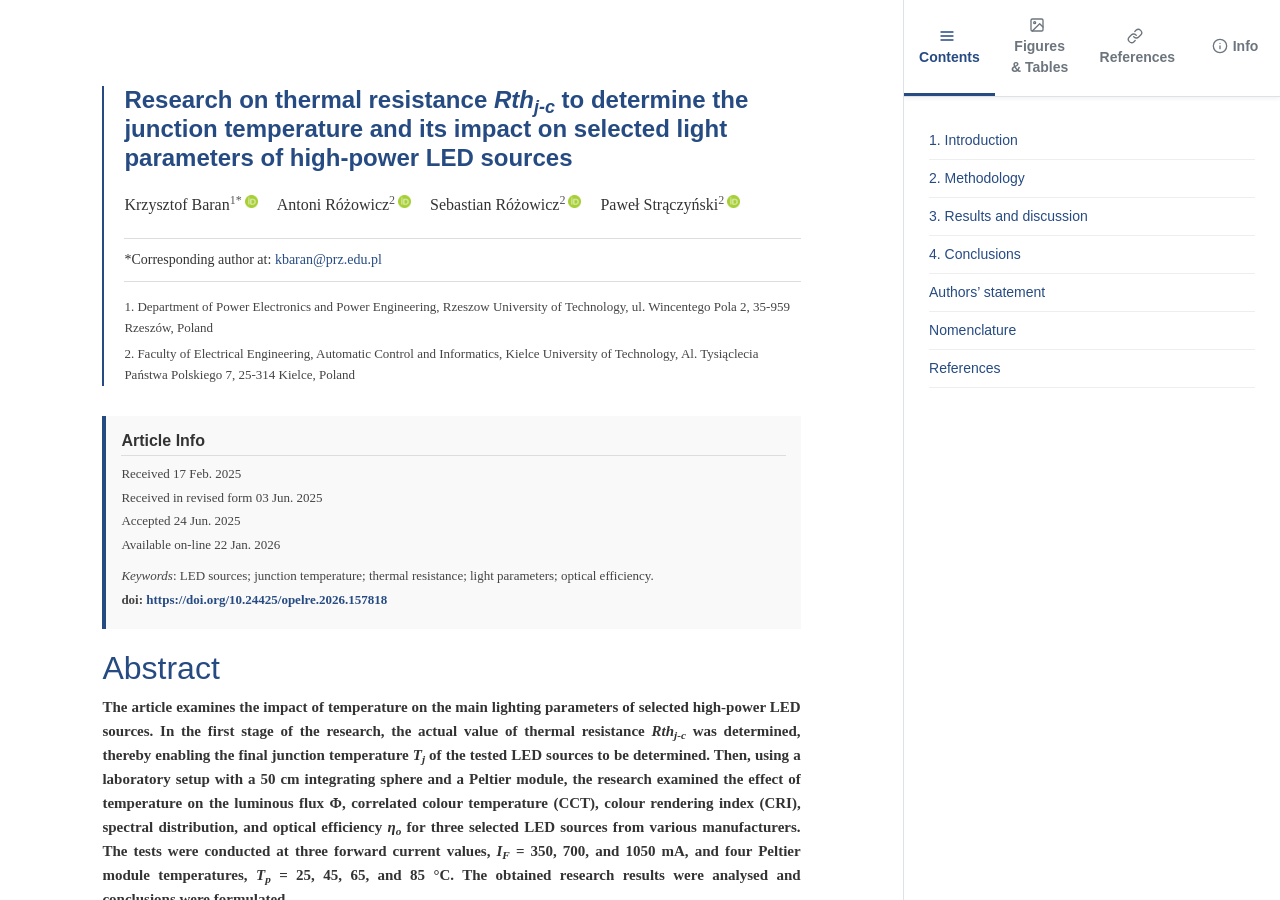
==== index.html @ 2ef5e1ce "renamed html" ====
<!doctype html>
<html lang="en">
<head>
<meta charset="utf-8">
<meta name="viewport" content="width=device-width, initial-scale=1.0">
<title><b>Research on thermal resistance</b> <i><b><i>Rth<sub>j-c</sub></i></b></i> <b>to determine the junction temperature and its impact on selected light parameters of high-power LED sources</b> - Article</title>
<link rel="stylesheet" href="https://stackpath.bootstrapcdn.com/bootstrap/4.5.2/css/bootstrap.min.css">
<link rel="stylesheet" href="style.css">
</head>
<body>

    <div class="article-pane" id="main-article">
        <div class="header-section">
            <div class="vline">
              <h1 class="title"><b>Research on thermal resistance</b> <i><b><i>Rth<sub>j-c</sub></i></b></i> <b>to determine the junction temperature and its impact on selected light parameters of high-power LED sources</b></h1>
              <div class="authors">
    <p>Krzysztof Baran<sup>1*</sup><a href="https://orcid.org/0000-0001-6150-0461" target="_blank" rel="noopener noreferrer"><img src="images/orcid.png" title="ORCID" style="display: inline; border: none; margin: 0 0 0 3px; position: relative; width: 13px; max-width: 13px !important; height: auto; top: -5px;"></a></p>
    <p>Antoni Różowicz<sup>2</sup><a href="https://orcid.org/0000-0001-6236-8888" target="_blank" rel="noopener noreferrer"><img src="images/orcid.png" title="ORCID" style="display: inline; border: none; margin: 0 0 0 3px; position: relative; width: 13px; max-width: 13px !important; height: auto; top: -5px;"></a></p>
    <p>Sebastian Różowicz<sup>2</sup><a href="https://orcid.org/0000-0002-3614-9654" target="_blank" rel="noopener noreferrer"><img src="images/orcid.png" title="ORCID" style="display: inline; border: none; margin: 0 0 0 3px; position: relative; width: 13px; max-width: 13px !important; height: auto; top: -5px;"></a></p>
    <p>Paweł Strączyński<sup>2</sup><a href="https://orcid.org/0000-0002-9116-0266" target="_blank" rel="noopener noreferrer"><img src="images/orcid.png" title="ORCID" style="display: inline; border: none; margin: 0 0 0 3px; position: relative; width: 13px; max-width: 13px !important; height: auto; top: -5px;"></a></p>
              </div>
              <div style="border-top:1px solid #ddd; border-bottom:1px solid #ddd; padding:10px 0; margin: 15px 0;">
                <p class="correspondingauthor">*Corresponding author at: <a href="mailto:kbaran@prz.edu.pl">kbaran@prz.edu.pl</a></p>
              </div>
              <ol class="article-info-list">
    <li style="margin-bottom: 5px;">Department of Power Electronics and Power Engineering, Rzeszow University of Technology, ul. Wincentego Pola 2, 35-959 Rzeszów, Poland</li>
    <li style="margin-bottom: 5px;">Faculty of Electrical Engineering, Automatic Control and Informatics, Kielce University of Technology, Al. Tysiąclecia Państwa Polskiego 7, 25-314 Kielce, Poland</li>
              </ol>
            </div>
            
            <div class="article-info-box">
                <h2>Article Info</h2>
    <p>Received 17 Feb. 2025</p>
    <p>Received in revised form 03 Jun. 2025</p>
    <p>Accepted 24 Jun. 2025</p>
    <p>Available on-line 22 Jan. 2026</p>
                <p class="keywords"><em>Keywords</em>: LED sources; junction temperature; thermal resistance; light parameters; optical efficiency.</p>
    <p><strong>doi: <a href="https://doi.org/10.24425/opelre.2026.157818">https://doi.org/10.24425/opelre.2026.157818</a></strong></p>            </div>
            
            <h2 style="margin-top:0;">Abstract</h2>
            <p class="abstract-text">The article examines the impact of temperature on the main lighting parameters of selected high-power LED sources. In the first stage of the research, the actual value of thermal resistance <i>Rth<sub>j-c</sub></i> was determined, thereby enabling the final junction temperature <i>T<sub>j</sub></i> of the tested LED sources to be determined. Then, using a laboratory setup with a 50 cm integrating sphere and a Peltier module, the research examined the effect of temperature on the luminous flux Φ, correlated colour temperature (CCT), colour rendering index (CRI), spectral distribution, and optical efficiency <i>η<sub>o</sub></i> for three selected LED sources from various manufacturers. The tests were conducted at three forward current values, <i>I<sub>F</sub></i> = 350, 700, and 1050 mA, and four Peltier module temperatures, <i>T<sub>p</sub></i> = 25, 45, 65, and 85 °C. The obtained research results were analysed and conclusions were formulated.</p>
        </div>

        <div class="body-section">
<h2 id="1-introduction"><strong>1. Introduction</strong></h2>
<p>LED light sources are currently the most widely used technology in indoor and outdoor lighting. Their high luminous efficiency associated high energy efficiency, ability to control power and luminous flux, and resistance to mechanical shocks have led to the replacement of previously used thermal and discharge light sources by LED sources <span class="citation-inline" data-refs=",1,2,3,">[<a href="#ref-1" class="ref-link">1</a>–<a href="#ref-3" class="ref-link">3</a>]</span>. Particular importance is attributed to high-power LED sources, which are widely used in interior lighting luminaires, streetlights, and floodlights <span class="citation-inline" data-refs=",4,5,">[<a href="#ref-4" class="ref-link">4</a>, <a href="#ref-5" class="ref-link">5</a>]</span>. </p>
<p>Despite many advantages, LED sources also have certain disadvantages and limitations that affect their photometric and electrical parameters and hinder their further development. Their main disadvantages, particularly in high-power sources, include thermal issues and their effects on fundamental performance parameters, as well as on lifespan <span class="citation-inline" data-refs=",6,7,8,9,10,">[<a href="#ref-6" class="ref-link">6</a>–<a href="#ref-10" class="ref-link">10</a>]</span>. </p>
<p>In LED light sources, only a portion of the power is emitted as the luminous flux Φ, while the remaining part is lost as the heat <i>P<sub>H</sub></i>, determined by the formula: </p>
<p><img alt="" src="images/OPELRE_2026_34_1_K_Baran.pdf-0001-14.png" /></p>
<p>where <i>P<sub>H</sub></i> is the thermal power, <i>η<sub>o</sub></i> is the optical efficiency, <i>P<sub>e</sub></i> is the electrical power. </p>
<p>In articles on semiconductor light sources, the optical efficiency of LEDs is often estimated to be 15–35%, indicating that a significant fraction of the input electrical power, <i>P<sub>e</sub></i>, is lost as heat <span class="citation-inline" data-refs=",11,12,13,14,15,">[<a href="#ref-11" class="ref-link">11</a>–<a href="#ref-15" class="ref-link">15</a>]</span> (<a href="#table-1" class="fig-link">Table 1</a>). Several publications report that, for selected LED sources, the optical efficiency <i>η<sub>o</sub></i> may be higher <span class="citation-inline" data-refs=",16,">[<a href="#ref-16" class="ref-link">16</a>]</span>. </p>
<p>A typical junction area in high-power LED sources is approx. 1 mm² and the forward current value <i>I<sub>F</sub></i> can reach up to 2000 mA, resulting in high heat flux densities in the range of 300–500 W/cm². In contrast, a typical heat flux value for a processor is less than 100 W/cm² <span class="citation-inline" data-refs=",12,17,">[<a href="#ref-12" class="ref-link">12</a>, <a href="#ref-17" class="ref-link">17</a>]</span>. </p>
<p>In LED sources, a different heat flow path can be distinguished compared to other electronic systems, as shown in <a href="#fig-1" class="fig-link">Fig. 1</a>. For typical high-power electronic systems, such as processors, heat dissipation generally occurs through two paths: through the motherboard on which it is installed and through a heat sink attached to the other side of the processor. In LED sources, there is a single primary heat dissipation path through the heat sink mounted on the LED source subbase. </p>
<p id="table-1" class="table-caption"><strong><a href="#table-1" class="fig-link">Table 1</a>.</strong> </p>
<p>Percentage distribution of power in traditional and semiconductor light sources <span class="citation-inline" data-refs=",15,">[<a href="#ref-15" class="ref-link">15</a>]</span>. </p>
<table>
<thead>
<tr>
<th></th>
<th><strong>Temperature</strong><br><strong>light sources</strong></th>
<th><br><strong>Fluorescent</strong></th>
<th><strong>Metal</strong><br><strong>halide</strong></th>
<th><strong>LED</strong></th>
</tr>
</thead>
<tbody>
<tr>
<td>Visible radiation</td>
<td>8</td>
<td>21</td>
<td>27</td>
<td>15–35</td>
</tr>
<tr>
<td>IR radiation</td>
<td>73</td>
<td>37</td>
<td>17</td>
<td>0</td>
</tr>
<tr>
<td>UV radiation</td>
<td>0</td>
<td>0</td>
<td>19</td>
<td>0</td>
</tr>
<tr>
<td>Heat (convection+<br>conduction)</td>
<td>19</td>
<td>42</td>
<td>37</td>
<td>65–85</td>
</tr>
<tr>
<td>Total</td>
<td>100</td>
<td>100</td>
<td>100</td>
<td>100</td>
</tr>
</tbody>
</table>
<p><img alt="" src="images/f1ab.png" /></p>
<p id="fig-1" class="figure-caption"><strong><a href="#fig-1" class="fig-link">Fig. 1</a>.</strong> Typical heat flow path: in a processor (a), in a LED source (b). </p>
<p>A persistently high value of the junction temperature <i>T<sub>j</sub></i> of LED sources may result in a change or even degradation of the parameters of the junction materials and contribute to a significant reduction in the life expectancy of the mentioned sources <span class="citation-inline" data-refs=",18,">[<a href="#ref-18" class="ref-link">18</a>]</span>. Furthermore, elevated temperature can induce thermal stresses related to the mismatch of thermal expansion coefficients of materials, with the active junction layer being particularly sensitive, typically having a thickness of only a few tens of nanometers. </p>
<p>High junction temperature <i>T<sub>j</sub></i>, in addition to the previously mentioned negative impact on the parameters of the semiconductor junction material, also affects the values of photometric and electrical parameters such as luminous flux Φ, correlated colour temperature (CCT), colour rendering index (CRI), and forward voltage <em>UF</em> (<a href="#fig-2" class="fig-link">Fig. 2</a>) <span class="citation-inline" data-refs=",19,20,">[<a href="#ref-19" class="ref-link">19</a>, <a href="#ref-20" class="ref-link">20</a>]</span>. </p>
<p><img alt="" src="images/f2.png" /></p>
<p id="fig-2" class="figure-caption"><strong><a href="#fig-2" class="fig-link">Fig. 2</a>.</strong> Correlation between the junction temperature and the light and electrical parameters of LED sources. </p>
<p>The junction temperature affects the forward voltage <em>UF</em> of LED sources. The above influence can be described by the relationship <span class="citation-inline" data-refs=",19,">[<a href="#ref-19" class="ref-link">19</a>]</span>: </p>
<p><img alt="" src="images/OPELRE_2026_34_1_K_Baran.pdf-0002-13.png" /></p>
<p>where <em>l</em> is the power factor in the temperature dependence of the semiconductor intrinsic carrier concentration (typical value is 3), <i>U<sub>T</sub></i> is the thermal voltage (roughly 26 mV around room temperature 300 K), <i>U<sub>G<span style="font-style: normal;">0</span></sub></i> is the nominal value of the bandgap voltage of the semiconductor material. Parameter <em>m</em> is the device-specific constant called an ideality factor, <em>m</em> is 1 in the normal operation mode of an ideal diode. At very small currents, <em>m</em> = 2 because of recombination/generation effects in the depleted junction region. Theoretically, at very high currents <em>m</em> = 2 again because of the ambipolar diffusion of carriers of both types. These regions generally overlap, resulting in an <em>m</em> factor valid for a wide current range. The <em>m</em> factor can be calculated by more methods, the simplest is choosing two appropriate points from the characteristics: </p>
<p><img alt="" src="images/OPELRE_2026_34_1_K_Baran.pdf-0002-15.png" /></p>
<p>Below is the equation determining the influence of temperature <i>T<sub>j</sub></i> on the value of luminous flux Φ <span class="citation-inline" data-refs=",21,">[<a href="#ref-21" class="ref-link">21</a>]</span>: </p>
<p><img alt="" src="images/OPELRE_2026_34_1_K_Baran.pdf-0002-17.png" /></p>
<p>where <i>E<sub><span style="font-style: normal;">0</span></sub></i> is the luminous efficacy at 25 °C, <i>k<sub>e</sub></i> is the negative coefficient representing the rate of reduction of the luminous efficacy with the junction temperature <i>T<sub>j</sub></i>, <i>T<sub>o</sub></i> is this temperature of 25 °C, and <i>P<sub>e</sub></i> is the electrical power. The above form of the equation is valid assuming a constant value of the forward current <i>I<sub>F</sub></i>. </p>
<p>As with the luminous flux Φ, the junction temperature affects the values of colorimetric parameters such as CRI and CCT. The change in these colorimetric parameters is particularly relevant for LED sources where white light is generated using a blue LED and a yellow phosphor. An increase in the temperature <i>T<sub>j</sub></i> leads to a shift in the LED source spectrum, resulting in changes to CCT and CRI. As <i>T<sub>j</sub></i> increases, the peak wavelength gradually shifts toward longer wavelengths linearly. The mentioned relationship can be defined as <span class="citation-inline" data-refs=",21,">[<a href="#ref-21" class="ref-link">21</a>]</span>: </p>
<p><img alt="" src="images/OPELRE_2026_34_1_K_Baran.pdf-0002-20.png" /></p>
<p>where <i>β<sub>peak_b</sub></i> is the referenced <i>λ<sub>peak_b</sub></i> peak wavelength of the blue spectrum at ambient temperature, <em>a</em> and <em>b</em> are the positive coefficients as a function of junction temperature. </p>
<p>The ability to estimate the impact of junction temperature <i>T<sub>j</sub></i> on the performance parameters is crucial for designers of lighting luminaires using LED sources. In luminaires containing several, dozens, or hundreds of LED sources, it is also necessary to consider thermal interactions between the sources and select an optimal radiative system to ensure efficient heat dissipation from the semiconductor junction <span class="citation-inline" data-refs=",22,23,24,25,26,27,">[<a href="#ref-22" class="ref-link">22</a>–<a href="#ref-27" class="ref-link">27</a>]</span>. Considering all the above dependencies makes it possible to obtain the expected lighting parameters </p>
<p>and their stability over time, as well as a long life of LED lighting luminaires. </p>
<p>To determine the junction temperature of LED sources, the thermal resistance value <i>Rth<sub>j-c</sub></i> is used, defined as the thermal resistance between the junction and the case of semiconductor light sources. The value declared by manufacturers is often determined for one single measurement condition and its actual value may differ significantly depending on the adopted operating conditions. In the literature related to thermal issues in LED sources, the thermal resistance <i>Rth<sub>j-c</sub></i> is defined as one of the main parameters influencing the output parameters of light sources, as well as their service life. Numerous publications report research considering, among other things, the influence of the materials used on the value of resistance <i>Rth<sub>j-c</sub></i>, the possibility of reducing it, and measurement methods that allow for determining its actual value <span class="citation-inline" data-refs=",22,28,29,30,">[<a href="#ref-22" class="ref-link">22</a>, <a href="#ref-28" class="ref-link">28</a>–<a href="#ref-30" class="ref-link">30</a>]</span>. </p>
<p>Another important aspect of thermal management in semiconductor light sources are simulation and measurement methods that allow determining the actual junction temperature of LED sources. Among the simulation methods, temperature analyses using FEM- or CFD-based models are employed. In these models, the material structure of semiconductor light sources, their die, internal radiator, thermal interface, structure of the printed circuit, and external radiator are recreated. In the aforementioned analysis, it is important to correctly parameterise the materials used, define the boundary conditions, and determine the thermal power of the analysed light sources. In the case of modelling the semiconductor junction, the value of the internal thermal resistance <i>Rth<sub>j-c</sub></i> can be used. </p>
<p>Among the measurement methods used to determine the junction temperature of LED sources, solutions related to infrared thermal imaging methods are popular <span class="citation-inline" data-refs=",31,32,">[<a href="#ref-31" class="ref-link">31</a>, <a href="#ref-32" class="ref-link">32</a>]</span>. Reference <span class="citation-inline" data-refs=",33,">[<a href="#ref-33" class="ref-link">33</a>]</span> analyses the phenomenon of the change in temperature of the LED junction with the circuit and the environment. It employs the curve fitting to relate the heattransfer parameters to the parameters of the LED integrated circuit and packaging. A real model was made on which real experiments were carried out in determining the junction temperature and the obtained results indicate the possibility of faster and more intuitive measurement in relation to traditional infrared measurement methods. </p>
<p>Reference <span class="citation-inline" data-refs=",34,">[<a href="#ref-34" class="ref-link">34</a>]</span> is a review of the literature related to currently used and modern solutions for effective heat removal from semiconductor light sources. This article presents and compares various heat-removal techniques, among others, including passive and active radiators, spray cooling, and refrigerants, with particular emphasis on nanofluid heat pipes as an efficient, compact, and economical method for heat removal in high-power LED sources. </p>
<p>This article presents the research results related to the influence of temperature on the main optical parameters of high-power LED sources. For three selected LED sources, in the first stage, the actual value of resistance <i>Rth<sub>j-c</sub></i> was experimentally determined on the basis of which the junction temperature <i>T<sub>j</sub></i> of the LED sources was determined. Then, the influence of temperature <i>T<sub>j</sub></i> was investigated, the research examined the effect of temperature on the luminous flux Φ, CCT, spectral distribution, and CRI using an integrating-sphere setup and a Peltier module. In addition, the optical efficiency of <i>η<sub>o</sub></i> was determined over a wide range of forward current <i>I<sub>F</sub></i> variations. </p>
<p>The presented measurement methods and experimental research results related to the determination and influence of the junction temperature on the basic light parameters of semiconductor light sources may constitute a modern approach to current thermal problems in LED sources. The discussed application of the actual thermal resistance, whose value varies within a fairly wide range depending on the measurement conditions adopted to determine the junction temperature of LED sources, may constitute an important extension of the thermal problems discussed in the publications presented in the introduction. </p>
<h2 id="2-methodology"><strong>2. Methodology</strong></h2>
<p>Three high-power LED sources from two leading manufacturers and a third source from a less known manufacturer were selected for testing. High-power semiconductor light sources (HP LEDs) are among the most widely used lighting technologies. Their relatively high-power <i>P<sub>e</sub></i> from a single source, high luminous efficiency <em>η,</em> and a wide selection of optical lens systems for shaping the required light distribution have made these sources widely used in lighting luminaires (<a href="#table-2" class="fig-link">Table 2</a>). </p>
<p id="table-2" class="table-caption"><strong><a href="#table-2" class="fig-link">Table 2</a>.</strong> </p>
<p>Basic opto-electrical parameters of the LED sources selected for the research <span class="citation-inline" data-refs=",35,36,37,">[<a href="#ref-35" class="ref-link">35</a>–<a href="#ref-37" class="ref-link">37</a>]</span>. </p>
<table>
<thead>
<tr>
<th><strong>Type</strong></th>
<th><strong>LED A</strong></th>
<th><strong>LED B</strong></th>
<th><strong>LED C</strong></th>
</tr>
</thead>
<tbody>
<tr>
<td>Maximum forward current<br><i>I<sub>F</sub></i>[mA]</td>
<td>2000</td>
<td>1500</td>
<td>750</td>
</tr>
<tr>
<td>Typical forward voltage<br><em>UF</em>[V],<em>IF </em>= 700 mA</td>
<td>2.83<br><i>T<sub>j</sub></i> = 85 °C</td>
<td>2.96<br><i>T<sub>j</sub></i> = 85 °C</td>
<td>4.05<br><i>T<sub>s</sub></i>= 25 °C</td>
</tr>
<tr>
<td>Maximum junction<br>temperature <i>T<sub>j</sub></i> [°C]</td>
<td>150</td>
<td>150</td>
<td>125</td>
</tr>
<tr>
<td>Luminous fluxΦ[lm],<br><i>I<sub>F</sub></i> = 700 mA</td>
<td>317<br><i>T<sub>j</sub></i> = 85 °C</td>
<td>258<br><i>T<sub>j</sub></i> = 85 °C</td>
<td>150<br><i>T<sub>s</sub></i> = 25 °C</td>
</tr>
<tr>
<td>CCT [K]</td>
<td>5000</td>
<td>5300</td>
<td>5700</td>
</tr>
<tr>
<td>CRI</td>
<td>min. 70</td>
<td>min. 70</td>
<td>min. 70</td>
</tr>
</tbody>
</table>
<p>The forward voltage <em>UF</em> and the luminous flux Φ are specified for the forward current <i>I<sub>F</sub></i> = 700 mA and the junction temperature <i>T<sub>j</sub></i> = 85 °C. For the diode marked as source C, these parameters were determined at the temperature <i>T<sub>s</sub></i> (<a href="#fig-3" class="fig-link">Fig. 3</a>), corresponding to the temperature at the point where the diode is soldered to the printed circuit board. </p>
<p>All selected LED sources of this type for the research were soldered to a metal-core printed circuit board (MCPCB) substrate with dimensions of 25 × 25 × 1.6 mm (<a href="#fig-3" class="fig-link">Fig. 3</a>). </p>
<p><img alt="" src="images/f3.png" /></p>
<p id="fig-3" class="figure-caption"><strong><a href="#fig-3" class="fig-link">Fig. 3</a>.</strong> For LED source A soldered onto the MCPCB substrate (a), the characteristic temperatures of the investigated semiconductor light sources are as follows: <i>T<sub>j</sub></i> – junction temperature, <i>T<sub>s</sub></i> – temperature at the soldering point of the diode to the MCPCB subbase, <i>T<sub>p</sub></i> – temperature of the Peltier module (b). </p>
<p>In the first step of the research, the real value of thermal resistance <i>Rth<sub>j-c</sub></i> between the junction and the case of the tested LED sources was determined. The determined value of the mentioned thermal resistance will enable the estimation of the junction temperature <i>T<sub>j</sub></i> for the given Peltier module temperature <i>T<sub>p</sub></i> according to the following formula: </p>
<p><img alt="" src="images/OPELRE_2026_34_1_K_Baran.pdf-0004-03.png" /></p>
<p>where <i>T<sub>j</sub></i> is the junction temperature of the LED source, <i>T<sub>p</sub></i> is the temperature of the Peltier module, <i>Rth<sub>MCPCB</sub></i> is the thermal resistance of the MCPCB substrate, <i>Rth<sub>j-c</sub></i> is the thermal resistance between the junction and the case of the LED source, <i>P<sub>H</sub></i> is the thermal power of the LED source. </p>
<p>Figure 4 shows an example of a high-power LED source design with internal layers that determine the internal thermal resistance <span class="citation-inline" data-refs=",38,">[<a href="#ref-38" class="ref-link">38</a>]</span>. </p>
<p><img alt="" src="images/f4.jpg" /></p>
<p id="fig-4" class="figure-caption"><strong><a href="#fig-4" class="fig-link">Fig. 4</a>.</strong> An example of an HP LED source design and the physical interpretation of the internal thermal resistance. </p>
<p>The thermal resistance was determined based on the international standard developed by the JEDEC JC-15 Committee, “Thermal Characterization Techniques for Semiconductor Packages”. The <i>Rth<sub>j-c</sub></i> thermal resistance measurement method, which also includes semiconductor light sources, was defined, among others, in standards JESD51-51 <span class="citation-inline" data-refs=",8,">[<a href="#ref-8" class="ref-link">8</a>]</span> and JESD51-14 <span class="citation-inline" data-refs=",39,">[<a href="#ref-39" class="ref-link">39</a>]</span>. </p>
<p>The measurement method described in the JESD51-14 standard is based on determining a transient cooling curve for the tested LED source. The measurement is performed twice, for two thermally conductive materials with different thermal conductivity coefficients used between the LED source and the heat sink. The described method enables the determination of the point where the cooling curves diverge, while also allowing for the estimation of the thermal resistance <i>Rth<sub>j-c</sub></i>. </p>
<p>Two identical HP LED sources were soldered to the same MCPCB printed circuit boards in a different way: all pads (one thermal and two electric) were soldered to the first source, whereas only the electric pads, omitting the thermal pad, were soldered to the second source (<a href="#fig-5" class="fig-link">Fig. 5</a>). </p>
<p>The method of mounting LED sources described above allows to determine the area of “spreading” cooling curves </p>
<p><img alt="" src="images/f5.jpg" /></p>
<p id="fig-5" class="figure-caption"><strong><a href="#fig-5" class="fig-link">Fig. 5</a>.</strong> Two types of installation of LED sources: with all pads soldered (a), without soldered thermal pad (b). </p>
<p>related to a different path and heat-flow conditions from the junction through the MCPCB substrate to the environment <span class="citation-inline" data-refs=",10,40,">[<a href="#ref-10" class="ref-link">10</a>, <a href="#ref-40" class="ref-link">40</a>]</span>. </p>
<p>The value of the thermal resistance <i>Rth<sub>j-c</sub></i> of the tested light sources was measured using a T3Ster transient thermal tester from Mentor Gaphics <span class="citation-inline" data-refs=",41,">[<a href="#ref-41" class="ref-link">41</a>]</span>. The T3Ster measurement station, with dedicated software, is an advanced system for determining thermal properties of electronic systems, based on the JEDEC JC-15 standard. </p>
<p><i>Rth<sub>j-c</sub></i> measurements for the tested LED sources were carried out for three <i>I<sub>F</sub></i> forward currents: 350 mA, 700 mA, and 1050 mA for sources A and B, and for <i>I<sub>F</sub></i> currents: 350 mA and 700 mA for LED source C, which results from its permissible maximum values. </p>
<p>The research was carried out using a GL optic measurement station, which consisted of an Ulbricht sphere with a diameter of 50 cm <span class="citation-inline" data-refs=",42,">[<a href="#ref-42" class="ref-link">42</a>]</span>, a stabilised TDK-Lambda GENH300-25 DC power supply, and a GL Spectis spectroradiometer <span class="citation-inline" data-refs=",43,">[<a href="#ref-43" class="ref-link">43</a>]</span>. The accuracy of the current measurement was up to 0.03%, and the voltage measurement was up to 0.05%. A Peltier module with a TECSource 5305 regulator from Arroyo Instruments was used to control the set temperature value. The measurement error related to the accuracy of the thermocouple and temperature controller did not exceed 0.4 °C <span class="citation-inline" data-refs=",44,">[<a href="#ref-44" class="ref-link">44</a>]</span>. </p>
<p>Semiconductor light sources selected for testing were installed on the surface of the Peltier module [<a href="#fig-3" class="fig-link">Fig. 3</a>(b)], where the temperature <i>T<sub>p</sub></i> was set. The measurements were carried out for four temperatures: <i>T<sub>p</sub></i>: 25, 45, 65, 85 °C and for analogous values of forward currents <i>I<sub>F</sub></i> for which thermal resistance <i>Rth<sub>j-c</sub></i> measurements were performed. The forward current <i>I<sub>F</sub></i> values listed cover the range of values most used to power high-power sources. Also, the range of temperatures <i>T<sub>p</sub></i> selected for testing and used to determine junction temperatures Tj mainly covers the temperatures at which LED sources operate in real-world conditions. </p>
<h2 id="3-results-and-discussion"><strong>3. Results and discussion</strong></h2>
<p>The research on the thermal resistance <i>Rth<sub>j-c</sub></i> began with determining the temperature coefficient of the LED source voltage, which serves as calibration data for determining the junction temperature <i>T<sub>j</sub></i> for the tested <i>I<sub>F</sub></i> current values <span class="citation-inline" data-refs=",8,">[<a href="#ref-8" class="ref-link">8</a>]</span>. Subsequently, the measurement was performed in the heating and cooling states, which lasted approx. 30 min. All measurements were performed with convection cooling. Figure 6 shows the heating curves for the tested source A, which are determined by subtracting the temperature measured during cooling from the temperature value measured in the steady state. </p>
<p><img alt="" src="images/f6.png" /></p>
<p id="fig-6" class="figure-caption"><strong><a href="#fig-6" class="fig-link">Fig. 6</a>.</strong> Measured heating curves for the three tested <i>I<sub>F</sub></i> forward currents – LED source A. </p>
<p>The heating curves are presented as a temperature increase above the ambient temperature <i>T<sub>o</sub></i>, which was 25 °C during the measurements. The heating curves for the LED source with all pads soldered are marked on the graph as a solid line (PT), whereas the LED sources without a soldered thermal pad are shown as a dashed line (BPT). </p>
<p>The moment of “separation” of the cooling curves after a time of approx. 30 ms indicates the point where heat flows from the junction to the substrate in different ways. This is related to the different method of mounting LED sources on the MCPCB substrate, which results in a different heat flow path in this place. The above method of mounting LED sources and the resulting “spreading” of the curves enables determination of the thermal resistance <i>Rth<sub>j-c</sub></i>. </p>
<p>In the next stage, the saved heating curves are processed - with software using the network identification by decon volution (NID) method <span class="citation-inline" data-refs=",10,">[<a href="#ref-10" class="ref-link">10</a>]</span>. Processing data on temperature changes using this method makes it possible to determine, among others: thermal impedances, pulsation thermal resistances, and structural functions. The structure function represents the heat flow path as dynamic thermal resistance <em>vs</em>. heat capacity for each layer along the route. </p>
<p>The cumulative structural function graphs for LED sources A and C are shown in Figs. 7 and 9. The determined structural functions illustrate the heat flow path from the junction to the surroundings, expressed as a relationship between the accumulated thermal resistance and the accumulated thermal capacity. </p>
<p>In Figs. 7 and 8, the curves for LED sources with soldered electrical pads and a thermal pad are marked with a solid line, those without a thermal pad – with a dashed line. As heat flows from the junction to the LED source pads, the solid and dashed lines coincide. Where LED sources are mounted differently, there is a different heat flow path and the lines diverge. For a source with a soldered thermal pad, heat flows faster to the MCPCB substrate; this system is characterised by lower thermal resistance compared to the variant in which no thermal pad was used for heat flow. The point of “spreading” the lines projected </p>
<p><img alt="" src="images/f7.png" /></p>
<p id="fig-7" class="figure-caption"><strong><a href="#fig-7" class="fig-link">Fig. 7</a>.</strong> Cumulative structural function – LED source A. </p>
<p><img alt="" src="images/f8.png" /></p>
<p id="fig-8" class="figure-caption"><strong><a href="#fig-8" class="fig-link">Fig. 8</a>.</strong> Cumulative structural function – LED source C. </p>
<p>onto the axis of the accumulated thermal resistance indicates the value of the sought resistance <i>Rth<sub>j-c</sub></i>, which occurs between the junction and the case of the semiconductor light source. </p>
<p><a href="#table-3" class="fig-link">Table 3</a> lists the results of the determined thermal resistances <i>Rth<sub>j-c</sub></i> for all tested semiconductor light sources. </p>
<p id="table-3" class="table-caption"><strong><a href="#table-3" class="fig-link">Table 3</a>.</strong> </p>
<p>Determined thermal resistance <i>Rth<sub>j-c</sub></i> for the tested LED sources.</p>
<table>
<thead>
<tr>
<th><strong>Designation</strong></th>
<th></th>
<th><strong>LED A</strong></th>
<th><strong>LED B</strong></th>
<th><strong>LED C</strong></th>
</tr>
</thead>
<tbody>
<tr>
<td></td>
<td><i>I<sub>F</sub></i>= 350mA</td>
<td>8.6</td>
<td>13.5</td>
<td>13.6</td>
</tr>
<tr>
<td>Thermal resistance,<br><i>Rth<sub>j-c</sub></i> [°C/W]</td>
<td><br><i>I<sub>F</sub></i>= 700mA</td>
<td>8.6</td>
<td>14.1</td>
<td>21.2</td>
</tr>
<tr>
<td></td>
<td><i>I<sub>F</sub></i>= 1050mA</td>
<td>8.8</td>
<td>17.1</td>
<td>–</td>
</tr>
</tbody>
</table>
<p>The determined value of the thermal resistance <i>Rth<sub>j-c</sub></i> varied within limits and assumed different values depending on the manufacturer of the tested LED sources. Parameter <i>Rth<sub>j-c</sub></i> can be defined as the quotient of the temperature difference between the junction and the housing of the LED source and the thermal power of the source. The increase in junction temperature is related to the heat generated by light which is generated but does not escape from the front surface of the die and is reabsorbed, as well as by charge carriers, which interact with the semiconductor crystal lattice during the recombination process. This heat must be dissipated by the die layer and the internal thermal pad, which is part of the housing, to ensure thermal contact with the mounting surface (<a href="#fig-4" class="fig-link">Fig. 4</a>). The efficiency of heat dissipation from the semiconductor junction depends on the thermal resistance <i>Rth<sub>j-c</sub></i>, the value of which is influenced by the design, selection and geometry of the materials used by the manufacturer. The above factors will affect the obtained thermal power <i>P<sub>H</sub></i> of a given LED source, which is related to the optical efficiency <i>η<sub>o</sub></i> of the LED sources and the applied value of the conduction current <i>I<sub>F</sub></i> (<a href="#fig-13" class="fig-link">Fig. 13</a>). </p>
<p>The lowest value was measured for LED source A and was slightly below 9 °C/W. A characteristic feature of the aforementioned source was a practically constant <i>Rth<sub>j-c</sub></i> value across the three tested <i>I<sub>F</sub></i> current values. For LED source B, the measured resistance <i>Rth<sub>j-c</sub></i> was approx. 60% higher than that of source A. For the mentioned source, the thermal resistance value also changed with the increase in the <i>I<sub>F</sub></i> current, and when the <i>I<sub>F</sub></i> current value increased from 350 to 1050 mA, the <i>Rth<sub>j-c</sub></i> resistance value increased from 13.5 °C/W to 17.1 °C/W. For LED source C, the greatest impact of the increase in <i>I<sub>F</sub></i> current on the <i>Rth<sub>j-c</sub></i> value was observed, which increased from 13.6 °C/W to 20.8 °C/W with an increase in current from 350 to 700 mA. </p>
<p>The determined real thermal resistance <i>Rth<sub>j-c</sub></i> for the tested LED sources will enable the determination of the junction temperature of the LED sources <i>T<sub>j</sub></i> in relation to the set temperature of the Peltier module <i>T<sub>p</sub></i> during the further part of the research related to the influence of temperature on selected lighting parameters. The junction temperature <i>T<sub>j</sub></i> was determined in accordance with (5), where the value of the thermal resistance <i>Rth<sub>j-c</sub></i> is listed in <a href="#table-3" class="fig-link">Table 3</a>, and the value of the thermal resistance <i>Rth<sub>MCPCB</sub></i> was 0.45 °C/W and was relatively small compared to the resistance <i>Rth<sub>j-c</sub></i>. The thermal power <i>P<sub>H</sub></i> was determined according to the equation: </p>
<p><img alt="" src="images/OPELRE_2026_34_1_K_Baran.pdf-0006-02.png" /></p>
<p>where <i>P<sub>e</sub></i> is the electrical power, <i>P<sub>o</sub></i> is the optical power. </p>
<p>The optical power of the tested LED sources was determined using a GL Spectis 6.0 laboratory spectroradiometer characterised by an absolute measurement uncertainty not exceeding 4% <span class="citation-inline" data-refs=",45,">[<a href="#ref-45" class="ref-link">45</a>]</span>. The total optical radiation power of the tested LED sources was determined for the assumed temperature <i>T<sub>p</sub></i> and current <i>I<sub>F</sub></i> in the visible radiation range of 340–850 nm. The determined energy flux as a function of wavelength in the visible range for the tested LED source A is shown in <a href="#fig-9" class="fig-link">Fig. 9</a>. </p>
<p><img alt="" src="images/f9.png" /></p>
<p id="fig-9" class="figure-caption"><strong><a href="#fig-9" class="fig-link">Fig. 9</a>.</strong> Radiation power as a function of wavelength for given values of forward current <i>I<sub>F</sub></i> and Peltier module temperature <em>TP</em> – LED source A. </p>
<p>Research related to the effect of temperature on the photometric parameters of LED sources began with the measurement of the luminous flux Φ. Measuring the luminous flux Φ is one of the key photometric parameters that allows assessing the efficiency and the luminous efficacy <em>η</em> of the tested LED source. This parameter depends mainly on the forward current <i>I<sub>F</sub></i> and the diode operating temperature. Measurements were conducted for the three specified values of <i>I<sub>F</sub></i>, after the set temperature <i>T<sub>p</sub></i> had stabilised. </p>
<p>The graph of the influence of temperature <i>T<sub>p</sub></i> and temperature <i>T<sub>j</sub></i> determined on this basis on the value of the luminous flux Φ for the tested values of the forward current <i>I<sub>F</sub></i> is shown in <a href="#fig-10" class="fig-link">Fig. 10</a>. </p>
<p>Changing the temperature value <i>T<sub>p</sub></i> in the range from 25 to 85 °C resulted in a change in the junction temperature <i>T<sub>j</sub></i> in the range from approx. 30 to approx. 105 °C for the LED source A and from approx. 30 to 125 °C for the LED sources B and C. The temperature <i>T<sub>j</sub></i> was influenced by the resistance <i>Rth<sub>j-c</sub></i> (<a href="#table-3" class="fig-link">Table 3</a>). </p>
<p>The primary factor determining the value of the luminous flux Φ is the forward current <i>I<sub>F</sub></i>. Doubling the value of the mentioned forward current resulted in an almost two-fold increase in the luminous flux Φ at the specified temperature <i>T<sub>p</sub></i>. As <i>T<sub>p</sub></i> increased, the luminous flux Φ value decreased for the tested forward current values. The percentage decrease in the luminous flux Φ was greater for higher values of <i>I<sub>F</sub></i>. Source B exhibited the most significant reduction in the luminous flux Φ, with decreases of 11%, 13%, and 15% for the respective <i>I<sub>F</sub></i> values: 350, 700, and 1050 mA. The smallest percentage decrease in the luminous flux Φ value was measured for the LED source A and amounted to 9, 10, and 11% for the three <i>I<sub>F</sub></i> current values mentioned earlier. </p>
<p>In <a href="#fig-11" class="fig-link">Fig. 11</a>, the influence of the temperature <i>T<sub>p</sub></i> on the CCT of the studied LED sources is presented. The test was </p>
<p><img alt="" src="images/f10a.png" /><span class="subfigure-label" style="display: block;">(a)</span></p>
<p><img alt="" src="images/f10b.png" /><span class="subfigure-label" style="display: block;">(b)</span></p>
<p id="fig-10" class="figure-caption"><strong><a href="#fig-10" class="fig-link">Fig. 10</a>.</strong> Influence of temperature <i>T<sub>p</sub></i> (a) and <i>T<sub>j</sub></i> (b) on the luminous flux Φ for the three studied LED sources. </p>
<p><img alt="" src="images/f11a.png" /><span class="subfigure-label" style="display: block;">(a)</span></p>
<p><img alt="" src="images/f11b.png" /><span class="subfigure-label" style="display: block;">(b)</span></p>
<p id="fig-11" class="figure-caption"><strong><a href="#fig-11" class="fig-link">Fig. 11</a>.</strong> Influence of temperature <i>T<sub>p</sub></i> (a) and <i>T<sub>j</sub></i> (b) on CCT value for three LED sources tested. </p>
<p>conducted for analogous variations in forward current <i>I<sub>F</sub></i> and temperature <i>T<sub>p</sub></i>. According to the catalogue data, the LED sources were characterised by the following CCT: 5000 K for source A, 5300 K for source B, and 5700 K for source C. </p>
<p>Based on the test results, it can be concluded that the CCT depends on the conduction current <i>I<sub>F</sub></i> and temperature. As the <i>I<sub>F</sub></i> current increased, the CCT value increased. For LED source A, increasing the <i>I<sub>F</sub></i> current by a value of 350 mA resulted in an increase in the CCT by approx. 50 K, while for LED sources B and C, this increase was approx. 100 K. Also, the increase in the temperature <i>T<sub>p</sub></i> and the resulting junction temperature <i>T<sub>j</sub></i> caused an increase in the value of the CCT. The greatest increase was determined for LED sources B and C, where the increase in temperature <i>T<sub>p</sub></i> from 25 °C to 85 °C resulted in an increase in CCT of approx. 150–200 K, and for source A this increase was more than twice as small and amounted to approx. 75 K. </p>
<p>The influence of temperature on the CRI value is shown in <a href="#fig-12" class="fig-link">Fig. 12</a>. The measurements were conducted under conditions similar to those in the previous experiments. </p>
<p>The increase in the forward current <i>I<sub>F</sub></i> had a minor impact on increasing the value of the CRI, with this effect being most noticeable for source B. However, a more significant factor affecting the change in the CRI was the variation in temperature <i>T<sub>p</sub></i>. For all the analysed sources, a linear increase in the CRI values was observed as <i>T<sub>p</sub></i> increased. The most significant impact was observed for sources B and C, where an increase in <i>T<sub>p</sub></i> temperature from 25 °C to 85 °C resulted in an increase in the CRI index by over 2. </p>
<p>The last of the studied parameters was the influence of temperature <i>T<sub>p</sub></i> on the optical efficiency <i>η<sub>o</sub></i> of the studied LED sources. The optical efficiency <i>η<sub>o</sub></i> was determined according to the following equation: </p>
<p><img alt="" src="images/OPELRE_2026_34_1_K_Baran.pdf-0007-07.png" /></p>
<p>where <i>P<sub>H</sub></i> is the thermal power, <i>η<sub>o</sub></i> is the optical efficiency, <i>P<sub>e</sub></i> is the electrical power. </p>
<p>The graph depicting changes in the optical efficiency <i>η<sub>o</sub></i> as a function of variations in forward current <i>I<sub>F</sub></i> and temperature is presented in <a href="#fig-13" class="fig-link">Fig. 13</a>. </p>
<p>The optical efficiency <i>η<sub>o</sub></i> of the sources depended on the value of the forward current <i>I<sub>F</sub></i> and the junction temperature <i>T<sub>j</sub></i>. For the lowest tested <i>I<sub>F</sub></i> current value of 350 mA, the efficiency of LED sources was 50 and 47% for sources A and B, respectively, in the case of LED source C, the efficiency was only approx. 30%. An increase in the <i>I<sub>F</sub></i> current value from 350 mA to 1050 mA resulted in a reduction in efficiency by approx. 10% for source A and 12% for source B. In the case of LED source C, an increase in <i>I<sub>F</sub></i> from 350 mA to 700 mA resulted in a reduction in efficiency by approx. 6%. </p>
<p>The increase in the LED source temperature resulted in a smaller impact on the optical efficiency of the LED sources in relation to the change in the forward current <i>I<sub>F</sub></i> ; a change in the <i>T<sub>p</sub></i> temperature from 25 °C to 85 °C resulted in a decrease in the optical efficiency <i>η<sub>o</sub></i> for all three tested <i>I<sub>F</sub></i> currents by approx. 2–3% on average. </p>
<p><img alt="" src="images/f12a.png" /><span class="subfigure-label" style="display: block;">(a)</span></p>
<p><img alt="" src="images/f12b.png" /><span class="subfigure-label" style="display: block;">(b)</span></p>
<p id="fig-12" class="figure-caption"><strong><a href="#fig-12" class="fig-link">Fig. 12</a>.</strong> Influence of temperature <i>T<sub>p</sub></i> (a) and <i>T<sub>j</sub></i> (b) on CRI value for three LED sources tested. </p>
<p><img alt="" src="images/f13a.png" /><span class="subfigure-label" style="display: block;">(a)</span></p>
<p><img alt="" src="images/f13b.png" /><span class="subfigure-label" style="display: block;">(b)</span></p>
<p id="fig-13" class="figure-caption"><strong><a href="#fig-13" class="fig-link">Fig. 13</a>.</strong> Influence of temperature <i>T<sub>p</sub></i> (a) and <i>T<sub>j</sub></i> (b) on the optical efficiency (<i>η<sub>o</sub></i>) value for three LED sources tested. </p>
<h2 id="4-conclusions"><strong>4. Conclusions</strong></h2>
<p>In the article, the results of research on the influence of temperature on the luminous flux Φ, CRI, CCT, and optical efficiency (<i>η<sub>o</sub></i>) for three selected high-power LED sources are presented. The research was conducted for three forward current values ranging from 350 to 1050 mA and temperatures ranging from 25 °C to 85 °C. An important part of the research, constituting a new approach to estimating the junction temperature of LED sources, was to determine the actual thermal resistance <i>Rth<sub>j-c</sub></i> in a wide range of changes of the forward current <i>I<sub>F</sub></i>. The determined real value of the thermal resistance <i>Rth<sub>j-c</sub></i> of the tested LED sources allowed the junction temperature <i>T<sub>j</sub></i> to be determined in relation to the set temperature <i>T<sub>p</sub></i>. The determined actual value of the thermal resistance <i>Rth<sub>j-c</sub></i> was higher than the declared values in the datasheet (3 °C/W for LED source A, 3.45 °C/W for LED source B, and 6 °C/W for LED source C). The datasheet also did not specify for which parameters of the conduction current <i>I<sub>F</sub></i> and the temperature <i>T<sub>j</sub></i>, the <i>Rth<sub>j-c</sub></i> values were determined, which have a significant impact on the final value of <i>Rth<sub>j-c</sub></i>, as demonstrated by the tests conducted. Performing thermal simulation tests of LED sources based on such a defined constant value of <i>Rth<sub>j-c</sub></i> may lead to larger errors related to determining the junction temperature <i>T<sub>j</sub></i> of the analysed LED sources. </p>
<p>The obtained research results confirm the significant influence of temperature on the output values of photometric parameters. For all tested LED sources, the increase in temperature led to a decrease in the luminous flux Φ. An increase in <i>T<sub>p</sub></i> from 25 °C to 85 °C resulted in a reduction in the luminous flux Φ in the range of 7 to 15%, depending on the studied source and the selected forward current <i>I<sub>F</sub></i>. </p>
<p>The article also presents the detailed results on the influence of temperature on spectral parameters, such as CCT and CRI. </p>
<p>It is worth noting the high values of the optical efficiency <i>η<sub>o</sub></i> obtained for the tested LED sources. These values were higher than the values often declared in publications within the range of 15–35%. For the lowest investigated current value of <i>I<sub>F</sub></i> = 350 mA, the optical efficiency <i>η<sub>o</sub></i> reached a value approaching 50% for the two tested LED sources. This is related to the selection of the most efficient sources from leading manufacturers for the study and it also demonstrates continuous development and technological progress in the field of semiconductor light sources. In the case of LED source C, the efficiency was much lower and was in the range of 25–30% depending on the measurement conditions, which resulted from the use of a light source from a less known manufacturer. </p>
<p>The research results confirm a strong influence of temperature on the fundamental photometric parameters of semiconductor light sources. These dependencies must be considered during the design of the output parameters of lighting luminaires. This creates special challenges when designing heat dissipation systems to mitigate the effects of temperature on the lighting performance of light sources and luminaires, ensuring their stabilisation over time and the most extended possible service life. </p>
<h2 id="authors-statement"><strong>Authors’ statement</strong></h2>
<p>Research concept and design, K.B., S.R.; collection and assembly of data, K.B., P.S; data analysis and interpretation, A.R., S.R.; writing the article, K.B., S.R., P.S.; critical revision of the article, A.R., S.R.; final approval of article, K.B., P.S. </p>
<h2 id="nomenclature"><strong>Nomenclature</strong></h2>
<ul class="nomenclature-list"><li class="nom-item"><div class="nom-sym"><i>η<sub>o</sub></i></div><div class="nom-desc">optical efficiency</div></li>
<li class="nom-item"><div class="nom-sym"><i>λ<sub>peak_b</sub></i></div><div class="nom-desc">peak wavelength of the blue spectrum</div></li>
<li class="nom-item"><div class="nom-sym">Φ</div><div class="nom-desc">luminous flux</div></li>
<li class="nom-item"><div class="nom-sym">CCT</div><div class="nom-desc">correlated colour temperature</div></li>
<li class="nom-item"><div class="nom-sym">CRI</div><div class="nom-desc">colour rendering index</div></li>
<li class="nom-item"><div class="nom-sym"><i>E<sub><span style="font-style: normal;">0</span></sub></i></div><div class="nom-desc">luminous efficacy at 25 °C</div></li>
<li class="nom-item"><div class="nom-sym"><i>k<sub>e</sub></i></div><div class="nom-desc">negative coefficient</div></li>
<li class="nom-item"><div class="nom-sym">HP LED</div><div class="nom-desc">high-power LED</div></li>
<li class="nom-item"><div class="nom-sym"><i>I<sub>F</sub></i></div><div class="nom-desc">forward current</div></li>
<li class="nom-item"><div class="nom-sym"><em>l</em></div><div class="nom-desc">power factor in the temperature dependence</div></li>
<li class="nom-item"><div class="nom-sym"><em>m</em></div><div class="nom-desc">ideality factor for diode</div></li>
<li class="nom-item"><div class="nom-sym">MCPCB</div><div class="nom-desc">metal core printed circuit board</div></li>
<li class="nom-item"><div class="nom-sym">NID</div><div class="nom-desc">network identification by deconvolution</div></li>
<li class="nom-item"><div class="nom-sym"><i>P<sub>e</sub></i></div><div class="nom-desc">electrical power</div></li>
<li class="nom-item"><div class="nom-sym"><i>P<sub>H</sub></i></div><div class="nom-desc">thermal power</div></li>
<li class="nom-item"><div class="nom-sym"><i>P<sub>o</sub></i></div><div class="nom-desc">optical power</div></li>
<li class="nom-item"><div class="nom-sym"><i>Rth<sub>j-c</sub></i></div><div class="nom-desc">LED thermal resistance junction to case</div></li>
<li class="nom-item"><div class="nom-sym"><i>Rth<sub>MCPCB</sub></i></div><div class="nom-desc">MCPCB thermal resistance</div></li>
<li class="nom-item"><div class="nom-sym"><i>T<sub>j</sub></i></div><div class="nom-desc">junction temperature</div></li>
<li class="nom-item"><div class="nom-sym"><i>T<sub>o</sub></i></div><div class="nom-desc">ambient temperature</div></li>
<li class="nom-item"><div class="nom-sym"><i>T<sub>p</sub></i></div><div class="nom-desc">Peltier module temperature</div></li>
<li class="nom-item"><div class="nom-sym"><i>T<sub>s</sub></i></div><div class="nom-desc">temperature at the soldering point</div></li>
<li class="nom-item"><div class="nom-sym"><i>U<sub>F<span style="font-style: normal;">123</span></sub></i></div><div class="nom-desc">forward voltage</div></li>
<li class="nom-item"><div class="nom-sym"><i>U<sub>G<span style="font-style: normal;">0</span></sub></i></div><div class="nom-desc">bandgap voltage of the semiconductor material</div></li></ul>
<h2><strong>References</strong></h2>
<p id="ref-1" class="reference-item"><strong>[1]</strong> Jägerbrand, A. K. LED (light-emitting diode) road lighting in practice: An evaluation of compliance with regulations and improvements for further energy savings. <em>Energies</em> <strong>9</strong>, 357 (2016). <a href="https://doi.org/10.3390/en9050357" target="_blank" class="ref-link">https://doi.org/10.3390/en9050357</a></p>
<p id="ref-2" class="reference-item"><strong>[2]</strong> Chen, H. T., Tan, S.-C. &amp; Hui, S <em>.</em> Y. R. Analysis and modeling of high-power phosphor-coated white light-emitting diodes with a large surface area. <em>IEEE Trans. Power Electron</em>. <strong>30</strong>, 3334–3344 (2015). <a href="https://doi.org/10.1109/tpel.2014.2336794" target="_blank" class="ref-link">https://doi.org/10.1109/tpel.2014.2336794</a></p>
<p id="ref-3" class="reference-item"><strong>[3]</strong> Schubert, F. <em>Light-Emitting Diode</em>, <em>2nd ed</em>. (Cambridge University Press, 2006).</p>
<p id="ref-4" class="reference-item"><strong>[4]</strong> Wachta, H., Baran, K. &amp; Leśko, M. The meaning of qualitative reflective features of the facade in the design of illumination of architectural objects. <em>AIP Conf. Proc</em>. <strong>2078</strong>, 020102 (2019). <a href="https://doi.org/10.1063/1.5092105" target="_blank" class="ref-link">https://doi.org/10.1063/1.5092105</a></p>
<p id="ref-5" class="reference-item"><strong>[5]</strong> Acuña, P. C. <em>et al</em>. Impact of geometrical and optical parameters on the performance of a cylindrical remote phosphor LED. <em>IEEE Photonics J</em>. <strong>7</strong>, 1601014 (2015). <a href="https://doi.org/10.1109/JPHOT.2015.2468679" target="_blank" class="ref-link">https://doi.org/10.1109/JPHOT.2015.2468679</a></p>
<p id="ref-6" class="reference-item"><strong>[6]</strong> Oleksy, M., Kraśniewski., J. &amp; Janke, W. Temperature influence on optical and electrical characteristics of power LED diodes. <em>Prz. Elektrotech.</em> <strong>9</strong>, 83–85 (2014). <a href="https://archiwum.pe.org.pl/articles/2014/9/23.pdf" target="_blank" class="ref-link">https://archiwum.pe.org.pl/articles/2014/9/23.pdf</a> (in Polish)</p>
<p id="ref-7" class="reference-item"><strong>[7]</strong> Poppe, A. <em>et al</em>. Multi-domain modelling of LEDs for supporting virtual prototyping of luminaires. <em>Energies</em> <strong>12</strong>, 1909 (2019). <a href="https://doi.org/10.3390/en12101909" target="_blank" class="ref-link">https://doi.org/10.3390/en12101909</a></p>
<p id="ref-8" class="reference-item"><strong>[8]</strong> Standard JESD51-51. Implementation of the Electrical Test Method for the Measurement of Real Thermal Resistance and Impedance of Light-Emitting Diodes with Exposed Cooling Surface. <em>JEDEC</em>. (2012). <a href="http://www.simu-cad.com/images/upfile/201251415164849402.pdf" target="_blank" class="ref-link">http://www.simu-cad.com/images/upfile/201251415164849402.pdf</a></p>
<p id="ref-9" class="reference-item"><strong>[9]</strong> Standard JESD51-52. Guidelines for Combining CIE 127-2007 Total Flux Measurement with Thermal Measurement of LEDs with Exposed Cooling Surface. <em>JEDEC</em>. (2012).   <a href="http://www.simu-cad.com/images/UpFile/20125141526988759.pdf" target="_blank" class="ref-link">http://www.simu-cad.com/images/UpFile/20125141526988759.pdf</a></p>
<p id="ref-10" class="reference-item"><strong>[10]</strong> Torzewicz, T. <em>et al</em>. Compact Thermal Modeling of Power LED Light Source. in <em>IEEE 30th International Conference on Microelectronics (MIEL)</em> 157–160 (IEEE, 2017). <a href="https://doi.org/10.1109/MIEL.2017.8190091" target="_blank" class="ref-link">https://doi.org/10.1109/MIEL.2017.8190091</a></p>
<p id="ref-11" class="reference-item"><strong>[11]</strong> Hui, S., Li, S., Tao, X., Chen, W. &amp; Ng, W. A novel passive offline LED driver with long lifetime. <em>IEEE Trans. Power Electron</em>. <strong>25</strong>, 2665–2672 (2010). <a href="https://doi.org/10.1109/miel.2017.8190091" target="_blank" class="ref-link">https://doi.org/10.1109/miel.2017.8190091</a></p>
<p id="ref-12" class="reference-item"><strong>[12]</strong> Guo, Y., Pan, K.-l., Ren G.-t, Chen, S.-j. &amp; Yuan, F. Research on LED Temperature Characteristic and Thermal Analysis at Low Temperatures <em>.</em> in <em>13th International Conference on Electronic Packaging Technology &amp; High Density Packaging</em> 1411–1415 (IEEE, 2012). <a href="https://doi.org/10.1109/icept-hdp.2012.6474870" target="_blank" class="ref-link">https://doi.org/10.1109/icept-hdp.2012.6474870</a></p>
<p id="ref-13" class="reference-item"><strong>[13]</strong> Hsu, H.-C. &amp; Huang, Y.-C. Numerical simulation and experimental validation for the thermal analysis of a compact led recessed downlight with heat sink design. <em>Appl. Sci</em>. <strong>7</strong>, 4 (2017). <a href="https://doi.org/10.3390/app7010004" target="_blank" class="ref-link">https://doi.org/10.3390/app7010004</a></p>
<p id="ref-14" class="reference-item"><strong>[14]</strong> Ahn, B.-L e <em>t al</em>. Service in Cooling Energy with a Thermal Management System for LED Lighting in Office Buildings. <em>Energies</em> <strong>8</strong>, 6658–6671 (2015). <a href="https://doi.org/10.3390/en8076658" target="_blank" class="ref-link">https://doi.org/10.3390/en8076658</a></p>
<p id="ref-15" class="reference-item"><strong>[15]</strong> Pounds, D. &amp; Bonner, R. High Heat Flux Heat Pipes Embedded in Metal Core Printed Circuit Boards for LED Thermal Management. in <em>14th Intersociety Conference on Thermal and Thermomechanical Phenomena in Electronic Systems (ITherm)</em> 267–271 (IEEE, 2014). <a href="https://doi.org/10.1109/ITHERM.2014.6892291" target="_blank" class="ref-link">https://doi.org/10.1109/ITHERM.2014.6892291</a></p>
<p id="ref-16" class="reference-item"><strong>[16]</strong> Yurtseven, M., Mete, S. &amp; Onaygil, S. The effects of temperature and driving current on the key parameters of commercially available high-power white LEDs. <em>Light. Res. Technol</em>. <strong>48</strong>, 943– 965 (2015). <a href="https://doi.org/10.1177/1477153515576785" target="_blank" class="ref-link">https://doi.org/10.1177/1477153515576785</a></p>
<p id="ref-17" class="reference-item"><strong>[17]</strong> Yung, K. C., Liem, H., Choy, H. S. &amp; Lun, W. K. Thermal performance of high brightness LED array package on PCB. <em>Int. Commun. Heat Mass Transf.</em> <strong>37</strong>, 1266–1272 (2010). <a href="https://doi.org/10.1016/j.icheatmasstransfer.2010.07.023" target="_blank" class="ref-link">https://doi.org/10.1016/j.icheatmasstransfer.2010.07.023</a></p>
<p id="ref-18" class="reference-item"><strong>[18]</strong> Narendran, N. &amp; Gu, Y. Life of LED-based white light sources <em>. IEEE/OSA J. Disp. Technol.</em> <strong>1</strong>, 167–171 (2005). <a href="https://doi.org/10.1109/jdt.2005.852510" target="_blank" class="ref-link">https://doi.org/10.1109/jdt.2005.852510</a></p>
<p id="ref-19" class="reference-item"><strong>[19]</strong> Lasance, C. J. M. &amp; Poppe, A. <em>Thermal Management for LED Applications</em>. (Springer Science, Business Media: New York, 2014).</p>
<p id="ref-20" class="reference-item"><strong>[20]</strong> Huang, Y-S. <em>et al</em>. How smart LEDs lighting benefit color temperature and luminosity transformation. <em>Energies</em> <strong>10</strong>, 518 (2017). <a href="https://doi.org/10.3390/en10040518" target="_blank" class="ref-link">https://doi.org/10.3390/en10040518</a></p>
<p id="ref-21" class="reference-item"><strong>[21]</strong> Hui, R. <em>Photo-Electro-Thermal Theory for LED Systems. Basic Theory and Applications.</em> (Cambridge University Press, 2017).</p>
<p id="ref-22" class="reference-item"><strong>[22]</strong> Baran, K., Wachta, H., Leśko, M. &amp; Różowicz, A. Research on thermal resistance Rthj-c of high power semiconductor light sources. <em>AIP Conf. Proc</em>. <strong>2078</strong>, 020047 (2019). <a href="https://doi.org/10.1063/1.5092050" target="_blank" class="ref-link">https://doi.org/10.1063/1.5092050</a></p>
<p id="ref-23" class="reference-item"><strong>[23]</strong> Czyżewski, D <em>.</em> Comparison of luminance distribution on the lighting surface of power LEDs. <em>Photonics Lett. Pol.</em> <strong>11</strong>, 118–120 (2019). <a href="https://doi.org/10.4302/plp.v11i4.966" target="_blank" class="ref-link">https://doi.org/10.4302/plp.v11i4.966</a></p>
<p id="ref-24" class="reference-item"><strong>[24]</strong> Barroso, A. <em>et al</em>. Characterization Framework to Optimize LED Luminaire’s Luminous Efficacy <em>.</em> in <em>2015 IEEE Industry Applications Society Annual Meeting</em> 905–913 (IEEE, 2015). <a href="https://doi.org/10.1109/ias.2015.7356865" target="_blank" class="ref-link">https://doi.org/10.1109/ias.2015.7356865</a></p>
<p id="ref-25" class="reference-item"><strong>[25]</strong> Janicki, M., Ptak, P., Torzewicz, T. &amp; Górecki, K. Experimental determination of thermal couplings in packages containing multiple LEDs. <em>Energies</em> <strong>16</strong>, 1923 (2023). <a href="https://doi.org/10.3390/en16041923" target="_blank" class="ref-link">https://doi.org/10.3390/en16041923</a></p>
<p id="ref-26" class="reference-item"><strong>[26]</strong> Chen, H., Chen, F., Lin, S. &amp; Xiong, C. Thermal analysis of a multichip light-emitting diode device with different chip arrays <em>. IEEE Trans. Electron Devices</em> <strong>64</strong>, 5001–5005 (2017). <a href="https://doi.org/10.1109/ted.2017.2766264" target="_blank" class="ref-link">https://doi.org/10.1109/ted.2017.2766264</a></p>
<p id="ref-27" class="reference-item"><strong>[27]</strong> Różowicz, A., Wachta, H., Baran, K., Leśko, M. &amp; Różowicz, S. Arrangement of LEDs and their impact on thermal operating conditions in high-power luminaires. <em>Energies</em> <strong>15</strong>, 8142 (2022). <a href="https://doi.org/10.3390/en15218142" target="_blank" class="ref-link">https://doi.org/10.3390/en15218142</a></p>
<p id="ref-28" class="reference-item"><strong>[28]</strong> Lee, D. <em>et al</em>. A study on the measurement and prediction of LED junction temperature <em>. Int. J. Heat Mass Transf.</em> <strong>127</strong>, 1243–1252 (2018). <a href="https://doi.org/10.1016/j.ijheatmasstransfer.2018.07.091" target="_blank" class="ref-link">https://doi.org/10.1016/j.ijheatmasstransfer.2018.07.091</a></p>
<p id="ref-29" class="reference-item"><strong>[29]</strong> Luo, X., Hu, R., Liu, S. &amp; Wang, K. Heat and fluid flow in highpower LED packaging and applications. <em>Prog. Energy Combust. Sci.</em> <strong>56</strong>, 1–32 (2016). <a href="https://doi.org/10.1016/j.pecs.2016.05.003" target="_blank" class="ref-link">https://doi.org/10.1016/j.pecs.2016.05.003</a></p>
<p id="ref-30" class="reference-item"><strong>[30]</strong> Wang, C. Analysis of thermal resistance characteristics of power LED module. <em>IEEE Trans. Electron Devices</em> <strong>61</strong>, 1 (2014). <a href="https://doi.org/10.1109/ted.2013.2291406" target="_blank" class="ref-link">https://doi.org/10.1109/ted.2013.2291406</a></p>
<p id="ref-31" class="reference-item"><strong>[31]</strong> Tamdogan, E., Pavlidis, G., Graham, S. &amp; Arik, M. A comparative study on the junction temperature measurements of LEDs with Raman spectroscopy, microinfrared (IR) imaging, and forward voltage methods. <em>IEEE Trans. Compon. Packag. Manuf. Technol.</em> <strong>8</strong>, 1914–1918 (2018). <a href="https://doi.org/10.1109/tcpmt.2018.2799488" target="_blank" class="ref-link">https://doi.org/10.1109/tcpmt.2018.2799488</a></p>
<p id="ref-32" class="reference-item"><strong>[32]</strong> Jang, H., Lee, J. H., Byon, C. &amp; Lee, B. J. Innovative analytic and experimental methods for thermal management of SMD-type LED chips. <em>Int. J. Heat Mass Transf</em>. <strong>124</strong>, 36–45 (2018). <a href="https://doi.org/10.1016/j.ijheatmasstransfer.2018.03.055" target="_blank" class="ref-link">https://doi.org/10.1016/j.ijheatmasstransfer.2018.03.055</a></p>
<p id="ref-33" class="reference-item"><strong>[33]</strong> Zhao, H. <em>et al</em>. Research on LED junction temperature measurement method based on infrared thermal imaging. <em>Proc. SPIE</em> <strong>128981</strong>, 129812C (2024). <a href="https://doi.org/10.1117/12.3015231" target="_blank" class="ref-link">https://doi.org/10.1117/12.3015231</a></p>
<p id="ref-34" class="reference-item"><strong>[34]</strong> Khudaiwala, A., Patel, R. L. &amp; Bumataria, R. Recent developments in thermal management of light-emitting diodes (LEDS): A review <em>. J. Therm. Eng</em>. <strong>10</strong>, 517−540 (2024).   <a href="https://doi.org/10.18186/thermal.1457052" target="_blank" class="ref-link">https://doi.org/10.18186/thermal.1457052</a></p>
<p id="ref-35" class="reference-item"><strong>[35]</strong> XLamp[® ] XO-63LEDs. <em>CREE LED Product Family Datasheet</em> <a href="https://downloads.cree-led.com/files/ds/x/XLamp-XPG3.pdf" target="_blank" class="ref-link">https://downloads.cree-led.com/files/ds/x/XLamp-XPG3.pdf</a> (accessed on Sept. 18, 2024).</p>
<p id="ref-36" class="reference-item"><strong>[36]</strong> Z Power LED – Z5-M3. <em>Seoul Semiconductor Product Datasheet</em> <a href="https://www1.futureelectronics.com/doc/Seoul%20Semiconductor/S1W0-3535307003-0000004S-00002.pdf" target="_blank" class="ref-link">https://www1.futureelectronics.com/doc/Seoul%20Semiconductor/S1W0-3535307003-0000004S-00002.pdf</a> (accessed on Dec. 10, 2024).</p>
<p id="ref-37" class="reference-item"><strong>[37]</strong> SHwo 3W Series. <em>Everlight Datasheet</em> <a href="https://eu.mouser.com/datasheet/2/143/everlight_ever-sa0007434110-1-1734961.pdf" target="_blank" class="ref-link">https://eu.mouser.com/datasheet/2/143/everlight_ever-sa0007434110-1-1734961.pdf</a> (accessed on Sept. 15, 2023).</p>
<p id="ref-38" class="reference-item"><strong>[38]</strong> Vakrilov, N., Stoynova, A. &amp; Kafadarova. Application of CFD Modeling to Solve Problems in Thermal Design of LED Applications in the Initial Project Phase. in <em>40th International Spring Seminar on Electronics Technology (ISSE)</em> 1–6 (IEEE, 2017). <a href="https://doi.org/10.1109/isse.2017.8000902" target="_blank" class="ref-link">https://doi.org/10.1109/isse.2017.8000902</a></p>
<p id="ref-39" class="reference-item"><strong>[39]</strong> Standard JESD51-14. Transient Dual Interface Test Method for the Measurement of the Thermal Resistance Junction-to-Case of Semiconductor Devices with Heat Flow Through a Single Path. <em>JEDEC</em>. (2010).   <a href="https://www.jedec.org/standards-documents/docs/jesd51-14-0" target="_blank" class="ref-link">https://www.jedec.org/standards-documents/docs/jesd51-14-0</a></p>
<p id="ref-40" class="reference-item"><strong>[40]</strong> Torzewicz, T., Janicki, M. &amp; Napieralski, A. Experimental Determination of Junction-to-Case Thermal Resistance in LED Compact Thermal Models. in <em>17th IEEE Intersociety Conference on Thermal and Thermomechanical Phenomena in Electronic Systems (ITherm)</em> 768–772 (IEEE, 2018). <a href="https://doi.org/10.1109/itherm.2018.8419537" target="_blank" class="ref-link">https://doi.org/10.1109/itherm.2018.8419537</a></p>
<p id="ref-41" class="reference-item"><strong>[41]</strong> Siemens EDA. Siemens <a href="http://www.mentor.com/products/mechanical/products/upload/micred-hardware-products-thermal-transient-test-and-measurement-18fcbdfa-d43f-46ce-95ca-920bd098a0d0" target="_blank" class="ref-link">http://www.mentor.com/products/mechanical/products/upload/micred-hardware-products-thermal-transient-test-and-measurement-18fcbdfa-d43f-46ce-95ca-920bd098a0d0</a> (accessed on Jan. 07, 2025).</p>
<p id="ref-42" class="reference-item"><strong>[42]</strong> Standard Compliance in a flash. <em>GL OPTIC Light quality control</em> <a href="https://gloptic.com/wp-content/uploads/2023/12/EN-CatalogueGL-SPHERE-SYSTEMS.pdf" target="_blank" class="ref-link">https://gloptic.com/wp-content/uploads/2023/12/EN-CatalogueGL-SPHERE-SYSTEMS.pdf</a> (accessed on Jan. 08, 2025).</p>
<p id="ref-43" class="reference-item"><strong>[43]</strong> GL SPECTIS. 6.0. <em>GL OPTIC Light measurements solutions</em> <a href="https://strebau.ro/PRODUSE_CAT/GLOPTIC2/200930_Technical-Datasheet_SPECTIS-6-0.pdf" target="_blank" class="ref-link">https://strebau.ro/PRODUSE_CAT/GLOPTIC2/200930_Technical-Datasheet_SPECTIS-6-0.pdf</a> (accessed on Jan. 08, 2025).</p>
<p id="ref-44" class="reference-item"><strong>[44]</strong> 5305 TECSource, 5A/12V. <em>Arroyo Instruments</em> <a href="http://www.arroyoinstruments.com/products/5305#tabs" target="_blank" class="ref-link">http://www.arroyoinstruments.com/products/5305#tabs</a> (accessed on Jan. 21, 2025).</p>
<p id="ref-45" class="reference-item"><strong>[45]</strong> Photometry. <em>InterElectronic</em> <a href="https://interelectronic.com/uploads/files/gloptic_catalog_h.pdf" target="_blank" class="ref-link">https://interelectronic.com/uploads/files/gloptic_catalog_h.pdf</a> (accessed on May 21, 2025)</p>
        </div>
    </div>
    
    <div id="scroll-markers"></div>

    <div class="sidebar-pane">
        <div class="tabs">
            <button class="tab-btn active" onclick="switchTab(event, 'contents')">
                <svg width="16" height="16" viewBox="0 0 24 24" fill="none" stroke="currentColor" stroke-width="2" stroke-linecap="round" stroke-linejoin="round" style="vertical-align: middle; margin-right: 5px; margin-top: -2px;"><line x1="3" y1="6" x2="21" y2="6"></line><line x1="3" y1="12" x2="21" y2="12"></line><line x1="3" y1="18" x2="21" y2="18"></line></svg>Contents
            </button>
            <button class="tab-btn" onclick="switchTab(event, 'figures')">
                <svg width="16" height="16" viewBox="0 0 24 24" fill="none" stroke="currentColor" stroke-width="2" stroke-linecap="round" stroke-linejoin="round" style="vertical-align: middle; margin-right: 5px; margin-top: -2px;"><rect x="3" y="3" width="18" height="18" rx="2" ry="2"></rect><circle cx="8.5" cy="8.5" r="1.5"></circle><polyline points="21 15 16 10 5 21"></polyline></svg>Figures & Tables
            </button>
            <button class="tab-btn" onclick="switchTab(event, 'references')">
                <svg width="16" height="16" viewBox="0 0 24 24" fill="none" stroke="currentColor" stroke-width="2" stroke-linecap="round" stroke-linejoin="round" style="vertical-align: middle; margin-right: 5px; margin-top: -2px;"><path d="M10 13a5 5 0 0 0 7.54.54l3-3a5 5 0 0 0-7.07-7.07l-1.72 1.71"></path><path d="M14 11a5 5 0 0 0-7.54-.54l-3 3a5 5 0 0 0 7.07 7.07l1.71-1.71"></path></svg>References
            </button>
            <button class="tab-btn" onclick="switchTab(event, 'info')">
                <svg width="16" height="16" viewBox="0 0 24 24" fill="none" stroke="currentColor" stroke-width="2" stroke-linecap="round" stroke-linejoin="round" style="vertical-align: middle; margin-right: 5px; margin-top: -2px;"><circle cx="12" cy="12" r="10"></circle><line x1="12" y1="16" x2="12" y2="12"></line><line x1="12" y1="8" x2="12.01" y2="8"></line></svg>Info
            </button>
        </div>

        <div id="contents" class="tab-content active"></div>
        <div id="figures" class="tab-content"></div>
        <div id="references" class="tab-content">
            
                <div class="sidebar-figure-wrapper" id="sidebar-ref-card-1">
                    <div style="display: flex; justify-content: space-between; align-items: center; margin-bottom: 8px; color: #999; font-size: 13px;">
                        <span style="text-transform: uppercase;">Reference</span>
                        <span class="focus-btn" onclick="toggleRef('1')">
                            <svg width="15" height="15" viewBox="0 0 24 24" fill="none" stroke="currentColor" stroke-width="2" stroke-linecap="round" stroke-linejoin="round"><path d="M1 12s4-8 11-8 11 8 11 8-4 8-11 8-11-8-11-8z"></path><circle cx="12" cy="12" r="3"></circle></svg> Focus
                        </span>
                    </div>
                    <div style="font-size: 14px; line-height: 1.5; color: #333;"><strong>[1]</strong> Jägerbrand, A. K. LED (light-emitting diode) road lighting in practice: An evaluation of compliance with regulations and improvements for further energy savings. <em>Energies</em> <strong>9</strong>, 357 (2016). <a href="https://doi.org/10.3390/en9050357" target="_blank" class="ref-link">https://doi.org/10.3390/en9050357</a></div>
                </div>
                
                <div class="sidebar-figure-wrapper" id="sidebar-ref-card-2">
                    <div style="display: flex; justify-content: space-between; align-items: center; margin-bottom: 8px; color: #999; font-size: 13px;">
                        <span style="text-transform: uppercase;">Reference</span>
                        <span class="focus-btn" onclick="toggleRef('2')">
                            <svg width="15" height="15" viewBox="0 0 24 24" fill="none" stroke="currentColor" stroke-width="2" stroke-linecap="round" stroke-linejoin="round"><path d="M1 12s4-8 11-8 11 8 11 8-4 8-11 8-11-8-11-8z"></path><circle cx="12" cy="12" r="3"></circle></svg> Focus
                        </span>
                    </div>
                    <div style="font-size: 14px; line-height: 1.5; color: #333;"><strong>[2]</strong> Chen, H. T., Tan, S.-C. &amp; Hui, S <em>.</em> Y. R. Analysis and modeling of high-power phosphor-coated white light-emitting diodes with a large surface area. <em>IEEE Trans. Power Electron</em>. <strong>30</strong>, 3334–3344 (2015). <a href="https://doi.org/10.1109/tpel.2014.2336794" target="_blank" class="ref-link">https://doi.org/10.1109/tpel.2014.2336794</a></div>
                </div>
                
                <div class="sidebar-figure-wrapper" id="sidebar-ref-card-3">
                    <div style="display: flex; justify-content: space-between; align-items: center; margin-bottom: 8px; color: #999; font-size: 13px;">
                        <span style="text-transform: uppercase;">Reference</span>
                        <span class="focus-btn" onclick="toggleRef('3')">
                            <svg width="15" height="15" viewBox="0 0 24 24" fill="none" stroke="currentColor" stroke-width="2" stroke-linecap="round" stroke-linejoin="round"><path d="M1 12s4-8 11-8 11 8 11 8-4 8-11 8-11-8-11-8z"></path><circle cx="12" cy="12" r="3"></circle></svg> Focus
                        </span>
                    </div>
                    <div style="font-size: 14px; line-height: 1.5; color: #333;"><strong>[3]</strong> Schubert, F. <em>Light-Emitting Diode</em>, <em>2nd ed</em>. (Cambridge University Press, 2006).</div>
                </div>
                
                <div class="sidebar-figure-wrapper" id="sidebar-ref-card-4">
                    <div style="display: flex; justify-content: space-between; align-items: center; margin-bottom: 8px; color: #999; font-size: 13px;">
                        <span style="text-transform: uppercase;">Reference</span>
                        <span class="focus-btn" onclick="toggleRef('4')">
                            <svg width="15" height="15" viewBox="0 0 24 24" fill="none" stroke="currentColor" stroke-width="2" stroke-linecap="round" stroke-linejoin="round"><path d="M1 12s4-8 11-8 11 8 11 8-4 8-11 8-11-8-11-8z"></path><circle cx="12" cy="12" r="3"></circle></svg> Focus
                        </span>
                    </div>
                    <div style="font-size: 14px; line-height: 1.5; color: #333;"><strong>[4]</strong> Wachta, H., Baran, K. &amp; Leśko, M. The meaning of qualitative reflective features of the facade in the design of illumination of architectural objects. <em>AIP Conf. Proc</em>. <strong>2078</strong>, 020102 (2019). <a href="https://doi.org/10.1063/1.5092105" target="_blank" class="ref-link">https://doi.org/10.1063/1.5092105</a></div>
                </div>
                
                <div class="sidebar-figure-wrapper" id="sidebar-ref-card-5">
                    <div style="display: flex; justify-content: space-between; align-items: center; margin-bottom: 8px; color: #999; font-size: 13px;">
                        <span style="text-transform: uppercase;">Reference</span>
                        <span class="focus-btn" onclick="toggleRef('5')">
                            <svg width="15" height="15" viewBox="0 0 24 24" fill="none" stroke="currentColor" stroke-width="2" stroke-linecap="round" stroke-linejoin="round"><path d="M1 12s4-8 11-8 11 8 11 8-4 8-11 8-11-8-11-8z"></path><circle cx="12" cy="12" r="3"></circle></svg> Focus
                        </span>
                    </div>
                    <div style="font-size: 14px; line-height: 1.5; color: #333;"><strong>[5]</strong> Acuña, P. C. <em>et al</em>. Impact of geometrical and optical parameters on the performance of a cylindrical remote phosphor LED. <em>IEEE Photonics J</em>. <strong>7</strong>, 1601014 (2015). <a href="https://doi.org/10.1109/JPHOT.2015.2468679" target="_blank" class="ref-link">https://doi.org/10.1109/JPHOT.2015.2468679</a></div>
                </div>
                
                <div class="sidebar-figure-wrapper" id="sidebar-ref-card-6">
                    <div style="display: flex; justify-content: space-between; align-items: center; margin-bottom: 8px; color: #999; font-size: 13px;">
                        <span style="text-transform: uppercase;">Reference</span>
                        <span class="focus-btn" onclick="toggleRef('6')">
                            <svg width="15" height="15" viewBox="0 0 24 24" fill="none" stroke="currentColor" stroke-width="2" stroke-linecap="round" stroke-linejoin="round"><path d="M1 12s4-8 11-8 11 8 11 8-4 8-11 8-11-8-11-8z"></path><circle cx="12" cy="12" r="3"></circle></svg> Focus
                        </span>
                    </div>
                    <div style="font-size: 14px; line-height: 1.5; color: #333;"><strong>[6]</strong> Oleksy, M., Kraśniewski., J. &amp; Janke, W. Temperature influence on optical and electrical characteristics of power LED diodes. <em>Prz. Elektrotech.</em> <strong>9</strong>, 83–85 (2014). <a href="https://archiwum.pe.org.pl/articles/2014/9/23.pdf" target="_blank" class="ref-link">https://archiwum.pe.org.pl/articles/2014/9/23.pdf</a> (in Polish)</div>
                </div>
                
                <div class="sidebar-figure-wrapper" id="sidebar-ref-card-7">
                    <div style="display: flex; justify-content: space-between; align-items: center; margin-bottom: 8px; color: #999; font-size: 13px;">
                        <span style="text-transform: uppercase;">Reference</span>
                        <span class="focus-btn" onclick="toggleRef('7')">
                            <svg width="15" height="15" viewBox="0 0 24 24" fill="none" stroke="currentColor" stroke-width="2" stroke-linecap="round" stroke-linejoin="round"><path d="M1 12s4-8 11-8 11 8 11 8-4 8-11 8-11-8-11-8z"></path><circle cx="12" cy="12" r="3"></circle></svg> Focus
                        </span>
                    </div>
                    <div style="font-size: 14px; line-height: 1.5; color: #333;"><strong>[7]</strong> Poppe, A. <em>et al</em>. Multi-domain modelling of LEDs for supporting virtual prototyping of luminaires. <em>Energies</em> <strong>12</strong>, 1909 (2019). <a href="https://doi.org/10.3390/en12101909" target="_blank" class="ref-link">https://doi.org/10.3390/en12101909</a></div>
                </div>
                
                <div class="sidebar-figure-wrapper" id="sidebar-ref-card-8">
                    <div style="display: flex; justify-content: space-between; align-items: center; margin-bottom: 8px; color: #999; font-size: 13px;">
                        <span style="text-transform: uppercase;">Reference</span>
                        <span class="focus-btn" onclick="toggleRef('8')">
                            <svg width="15" height="15" viewBox="0 0 24 24" fill="none" stroke="currentColor" stroke-width="2" stroke-linecap="round" stroke-linejoin="round"><path d="M1 12s4-8 11-8 11 8 11 8-4 8-11 8-11-8-11-8z"></path><circle cx="12" cy="12" r="3"></circle></svg> Focus
                        </span>
                    </div>
                    <div style="font-size: 14px; line-height: 1.5; color: #333;"><strong>[8]</strong> Standard JESD51-51. Implementation of the Electrical Test Method for the Measurement of Real Thermal Resistance and Impedance of Light-Emitting Diodes with Exposed Cooling Surface. <em>JEDEC</em>. (2012). <a href="http://www.simu-cad.com/images/upfile/201251415164849402.pdf" target="_blank" class="ref-link">http://www.simu-cad.com/images/upfile/201251415164849402.pdf</a></div>
                </div>
                
                <div class="sidebar-figure-wrapper" id="sidebar-ref-card-9">
                    <div style="display: flex; justify-content: space-between; align-items: center; margin-bottom: 8px; color: #999; font-size: 13px;">
                        <span style="text-transform: uppercase;">Reference</span>
                        <span class="focus-btn" onclick="toggleRef('9')">
                            <svg width="15" height="15" viewBox="0 0 24 24" fill="none" stroke="currentColor" stroke-width="2" stroke-linecap="round" stroke-linejoin="round"><path d="M1 12s4-8 11-8 11 8 11 8-4 8-11 8-11-8-11-8z"></path><circle cx="12" cy="12" r="3"></circle></svg> Focus
                        </span>
                    </div>
                    <div style="font-size: 14px; line-height: 1.5; color: #333;"><strong>[9]</strong> Standard JESD51-52. Guidelines for Combining CIE 127-2007 Total Flux Measurement with Thermal Measurement of LEDs with Exposed Cooling Surface. <em>JEDEC</em>. (2012).   <a href="http://www.simu-cad.com/images/UpFile/20125141526988759.pdf" target="_blank" class="ref-link">http://www.simu-cad.com/images/UpFile/20125141526988759.pdf</a></div>
                </div>
                
                <div class="sidebar-figure-wrapper" id="sidebar-ref-card-10">
                    <div style="display: flex; justify-content: space-between; align-items: center; margin-bottom: 8px; color: #999; font-size: 13px;">
                        <span style="text-transform: uppercase;">Reference</span>
                        <span class="focus-btn" onclick="toggleRef('10')">
                            <svg width="15" height="15" viewBox="0 0 24 24" fill="none" stroke="currentColor" stroke-width="2" stroke-linecap="round" stroke-linejoin="round"><path d="M1 12s4-8 11-8 11 8 11 8-4 8-11 8-11-8-11-8z"></path><circle cx="12" cy="12" r="3"></circle></svg> Focus
                        </span>
                    </div>
                    <div style="font-size: 14px; line-height: 1.5; color: #333;"><strong>[10]</strong> Torzewicz, T. <em>et al</em>. Compact Thermal Modeling of Power LED Light Source. in <em>IEEE 30th International Conference on Microelectronics (MIEL)</em> 157–160 (IEEE, 2017). <a href="https://doi.org/10.1109/MIEL.2017.8190091" target="_blank" class="ref-link">https://doi.org/10.1109/MIEL.2017.8190091</a></div>
                </div>
                
                <div class="sidebar-figure-wrapper" id="sidebar-ref-card-11">
                    <div style="display: flex; justify-content: space-between; align-items: center; margin-bottom: 8px; color: #999; font-size: 13px;">
                        <span style="text-transform: uppercase;">Reference</span>
                        <span class="focus-btn" onclick="toggleRef('11')">
                            <svg width="15" height="15" viewBox="0 0 24 24" fill="none" stroke="currentColor" stroke-width="2" stroke-linecap="round" stroke-linejoin="round"><path d="M1 12s4-8 11-8 11 8 11 8-4 8-11 8-11-8-11-8z"></path><circle cx="12" cy="12" r="3"></circle></svg> Focus
                        </span>
                    </div>
                    <div style="font-size: 14px; line-height: 1.5; color: #333;"><strong>[11]</strong> Hui, S., Li, S., Tao, X., Chen, W. &amp; Ng, W. A novel passive offline LED driver with long lifetime. <em>IEEE Trans. Power Electron</em>. <strong>25</strong>, 2665–2672 (2010). <a href="https://doi.org/10.1109/miel.2017.8190091" target="_blank" class="ref-link">https://doi.org/10.1109/miel.2017.8190091</a></div>
                </div>
                
                <div class="sidebar-figure-wrapper" id="sidebar-ref-card-12">
                    <div style="display: flex; justify-content: space-between; align-items: center; margin-bottom: 8px; color: #999; font-size: 13px;">
                        <span style="text-transform: uppercase;">Reference</span>
                        <span class="focus-btn" onclick="toggleRef('12')">
                            <svg width="15" height="15" viewBox="0 0 24 24" fill="none" stroke="currentColor" stroke-width="2" stroke-linecap="round" stroke-linejoin="round"><path d="M1 12s4-8 11-8 11 8 11 8-4 8-11 8-11-8-11-8z"></path><circle cx="12" cy="12" r="3"></circle></svg> Focus
                        </span>
                    </div>
                    <div style="font-size: 14px; line-height: 1.5; color: #333;"><strong>[12]</strong> Guo, Y., Pan, K.-l., Ren G.-t, Chen, S.-j. &amp; Yuan, F. Research on LED Temperature Characteristic and Thermal Analysis at Low Temperatures <em>.</em> in <em>13th International Conference on Electronic Packaging Technology &amp; High Density Packaging</em> 1411–1415 (IEEE, 2012). <a href="https://doi.org/10.1109/icept-hdp.2012.6474870" target="_blank" class="ref-link">https://doi.org/10.1109/icept-hdp.2012.6474870</a></div>
                </div>
                
                <div class="sidebar-figure-wrapper" id="sidebar-ref-card-13">
                    <div style="display: flex; justify-content: space-between; align-items: center; margin-bottom: 8px; color: #999; font-size: 13px;">
                        <span style="text-transform: uppercase;">Reference</span>
                        <span class="focus-btn" onclick="toggleRef('13')">
                            <svg width="15" height="15" viewBox="0 0 24 24" fill="none" stroke="currentColor" stroke-width="2" stroke-linecap="round" stroke-linejoin="round"><path d="M1 12s4-8 11-8 11 8 11 8-4 8-11 8-11-8-11-8z"></path><circle cx="12" cy="12" r="3"></circle></svg> Focus
                        </span>
                    </div>
                    <div style="font-size: 14px; line-height: 1.5; color: #333;"><strong>[13]</strong> Hsu, H.-C. &amp; Huang, Y.-C. Numerical simulation and experimental validation for the thermal analysis of a compact led recessed downlight with heat sink design. <em>Appl. Sci</em>. <strong>7</strong>, 4 (2017). <a href="https://doi.org/10.3390/app7010004" target="_blank" class="ref-link">https://doi.org/10.3390/app7010004</a></div>
                </div>
                
                <div class="sidebar-figure-wrapper" id="sidebar-ref-card-14">
                    <div style="display: flex; justify-content: space-between; align-items: center; margin-bottom: 8px; color: #999; font-size: 13px;">
                        <span style="text-transform: uppercase;">Reference</span>
                        <span class="focus-btn" onclick="toggleRef('14')">
                            <svg width="15" height="15" viewBox="0 0 24 24" fill="none" stroke="currentColor" stroke-width="2" stroke-linecap="round" stroke-linejoin="round"><path d="M1 12s4-8 11-8 11 8 11 8-4 8-11 8-11-8-11-8z"></path><circle cx="12" cy="12" r="3"></circle></svg> Focus
                        </span>
                    </div>
                    <div style="font-size: 14px; line-height: 1.5; color: #333;"><strong>[14]</strong> Ahn, B.-L e <em>t al</em>. Service in Cooling Energy with a Thermal Management System for LED Lighting in Office Buildings. <em>Energies</em> <strong>8</strong>, 6658–6671 (2015). <a href="https://doi.org/10.3390/en8076658" target="_blank" class="ref-link">https://doi.org/10.3390/en8076658</a></div>
                </div>
                
                <div class="sidebar-figure-wrapper" id="sidebar-ref-card-15">
                    <div style="display: flex; justify-content: space-between; align-items: center; margin-bottom: 8px; color: #999; font-size: 13px;">
                        <span style="text-transform: uppercase;">Reference</span>
                        <span class="focus-btn" onclick="toggleRef('15')">
                            <svg width="15" height="15" viewBox="0 0 24 24" fill="none" stroke="currentColor" stroke-width="2" stroke-linecap="round" stroke-linejoin="round"><path d="M1 12s4-8 11-8 11 8 11 8-4 8-11 8-11-8-11-8z"></path><circle cx="12" cy="12" r="3"></circle></svg> Focus
                        </span>
                    </div>
                    <div style="font-size: 14px; line-height: 1.5; color: #333;"><strong>[15]</strong> Pounds, D. &amp; Bonner, R. High Heat Flux Heat Pipes Embedded in Metal Core Printed Circuit Boards for LED Thermal Management. in <em>14th Intersociety Conference on Thermal and Thermomechanical Phenomena in Electronic Systems (ITherm)</em> 267–271 (IEEE, 2014). <a href="https://doi.org/10.1109/ITHERM.2014.6892291" target="_blank" class="ref-link">https://doi.org/10.1109/ITHERM.2014.6892291</a></div>
                </div>
                
                <div class="sidebar-figure-wrapper" id="sidebar-ref-card-16">
                    <div style="display: flex; justify-content: space-between; align-items: center; margin-bottom: 8px; color: #999; font-size: 13px;">
                        <span style="text-transform: uppercase;">Reference</span>
                        <span class="focus-btn" onclick="toggleRef('16')">
                            <svg width="15" height="15" viewBox="0 0 24 24" fill="none" stroke="currentColor" stroke-width="2" stroke-linecap="round" stroke-linejoin="round"><path d="M1 12s4-8 11-8 11 8 11 8-4 8-11 8-11-8-11-8z"></path><circle cx="12" cy="12" r="3"></circle></svg> Focus
                        </span>
                    </div>
                    <div style="font-size: 14px; line-height: 1.5; color: #333;"><strong>[16]</strong> Yurtseven, M., Mete, S. &amp; Onaygil, S. The effects of temperature and driving current on the key parameters of commercially available high-power white LEDs. <em>Light. Res. Technol</em>. <strong>48</strong>, 943– 965 (2015). <a href="https://doi.org/10.1177/1477153515576785" target="_blank" class="ref-link">https://doi.org/10.1177/1477153515576785</a></div>
                </div>
                
                <div class="sidebar-figure-wrapper" id="sidebar-ref-card-17">
                    <div style="display: flex; justify-content: space-between; align-items: center; margin-bottom: 8px; color: #999; font-size: 13px;">
                        <span style="text-transform: uppercase;">Reference</span>
                        <span class="focus-btn" onclick="toggleRef('17')">
                            <svg width="15" height="15" viewBox="0 0 24 24" fill="none" stroke="currentColor" stroke-width="2" stroke-linecap="round" stroke-linejoin="round"><path d="M1 12s4-8 11-8 11 8 11 8-4 8-11 8-11-8-11-8z"></path><circle cx="12" cy="12" r="3"></circle></svg> Focus
                        </span>
                    </div>
                    <div style="font-size: 14px; line-height: 1.5; color: #333;"><strong>[17]</strong> Yung, K. C., Liem, H., Choy, H. S. &amp; Lun, W. K. Thermal performance of high brightness LED array package on PCB. <em>Int. Commun. Heat Mass Transf.</em> <strong>37</strong>, 1266–1272 (2010). <a href="https://doi.org/10.1016/j.icheatmasstransfer.2010.07.023" target="_blank" class="ref-link">https://doi.org/10.1016/j.icheatmasstransfer.2010.07.023</a></div>
                </div>
                
                <div class="sidebar-figure-wrapper" id="sidebar-ref-card-18">
                    <div style="display: flex; justify-content: space-between; align-items: center; margin-bottom: 8px; color: #999; font-size: 13px;">
                        <span style="text-transform: uppercase;">Reference</span>
                        <span class="focus-btn" onclick="toggleRef('18')">
                            <svg width="15" height="15" viewBox="0 0 24 24" fill="none" stroke="currentColor" stroke-width="2" stroke-linecap="round" stroke-linejoin="round"><path d="M1 12s4-8 11-8 11 8 11 8-4 8-11 8-11-8-11-8z"></path><circle cx="12" cy="12" r="3"></circle></svg> Focus
                        </span>
                    </div>
                    <div style="font-size: 14px; line-height: 1.5; color: #333;"><strong>[18]</strong> Narendran, N. &amp; Gu, Y. Life of LED-based white light sources <em>. IEEE/OSA J. Disp. Technol.</em> <strong>1</strong>, 167–171 (2005). <a href="https://doi.org/10.1109/jdt.2005.852510" target="_blank" class="ref-link">https://doi.org/10.1109/jdt.2005.852510</a></div>
                </div>
                
                <div class="sidebar-figure-wrapper" id="sidebar-ref-card-19">
                    <div style="display: flex; justify-content: space-between; align-items: center; margin-bottom: 8px; color: #999; font-size: 13px;">
                        <span style="text-transform: uppercase;">Reference</span>
                        <span class="focus-btn" onclick="toggleRef('19')">
                            <svg width="15" height="15" viewBox="0 0 24 24" fill="none" stroke="currentColor" stroke-width="2" stroke-linecap="round" stroke-linejoin="round"><path d="M1 12s4-8 11-8 11 8 11 8-4 8-11 8-11-8-11-8z"></path><circle cx="12" cy="12" r="3"></circle></svg> Focus
                        </span>
                    </div>
                    <div style="font-size: 14px; line-height: 1.5; color: #333;"><strong>[19]</strong> Lasance, C. J. M. &amp; Poppe, A. <em>Thermal Management for LED Applications</em>. (Springer Science, Business Media: New York, 2014).</div>
                </div>
                
                <div class="sidebar-figure-wrapper" id="sidebar-ref-card-20">
                    <div style="display: flex; justify-content: space-between; align-items: center; margin-bottom: 8px; color: #999; font-size: 13px;">
                        <span style="text-transform: uppercase;">Reference</span>
                        <span class="focus-btn" onclick="toggleRef('20')">
                            <svg width="15" height="15" viewBox="0 0 24 24" fill="none" stroke="currentColor" stroke-width="2" stroke-linecap="round" stroke-linejoin="round"><path d="M1 12s4-8 11-8 11 8 11 8-4 8-11 8-11-8-11-8z"></path><circle cx="12" cy="12" r="3"></circle></svg> Focus
                        </span>
                    </div>
                    <div style="font-size: 14px; line-height: 1.5; color: #333;"><strong>[20]</strong> Huang, Y-S. <em>et al</em>. How smart LEDs lighting benefit color temperature and luminosity transformation. <em>Energies</em> <strong>10</strong>, 518 (2017). <a href="https://doi.org/10.3390/en10040518" target="_blank" class="ref-link">https://doi.org/10.3390/en10040518</a></div>
                </div>
                
                <div class="sidebar-figure-wrapper" id="sidebar-ref-card-21">
                    <div style="display: flex; justify-content: space-between; align-items: center; margin-bottom: 8px; color: #999; font-size: 13px;">
                        <span style="text-transform: uppercase;">Reference</span>
                        <span class="focus-btn" onclick="toggleRef('21')">
                            <svg width="15" height="15" viewBox="0 0 24 24" fill="none" stroke="currentColor" stroke-width="2" stroke-linecap="round" stroke-linejoin="round"><path d="M1 12s4-8 11-8 11 8 11 8-4 8-11 8-11-8-11-8z"></path><circle cx="12" cy="12" r="3"></circle></svg> Focus
                        </span>
                    </div>
                    <div style="font-size: 14px; line-height: 1.5; color: #333;"><strong>[21]</strong> Hui, R. <em>Photo-Electro-Thermal Theory for LED Systems. Basic Theory and Applications.</em> (Cambridge University Press, 2017).</div>
                </div>
                
                <div class="sidebar-figure-wrapper" id="sidebar-ref-card-22">
                    <div style="display: flex; justify-content: space-between; align-items: center; margin-bottom: 8px; color: #999; font-size: 13px;">
                        <span style="text-transform: uppercase;">Reference</span>
                        <span class="focus-btn" onclick="toggleRef('22')">
                            <svg width="15" height="15" viewBox="0 0 24 24" fill="none" stroke="currentColor" stroke-width="2" stroke-linecap="round" stroke-linejoin="round"><path d="M1 12s4-8 11-8 11 8 11 8-4 8-11 8-11-8-11-8z"></path><circle cx="12" cy="12" r="3"></circle></svg> Focus
                        </span>
                    </div>
                    <div style="font-size: 14px; line-height: 1.5; color: #333;"><strong>[22]</strong> Baran, K., Wachta, H., Leśko, M. &amp; Różowicz, A. Research on thermal resistance Rthj-c of high power semiconductor light sources. <em>AIP Conf. Proc</em>. <strong>2078</strong>, 020047 (2019). <a href="https://doi.org/10.1063/1.5092050" target="_blank" class="ref-link">https://doi.org/10.1063/1.5092050</a></div>
                </div>
                
                <div class="sidebar-figure-wrapper" id="sidebar-ref-card-23">
                    <div style="display: flex; justify-content: space-between; align-items: center; margin-bottom: 8px; color: #999; font-size: 13px;">
                        <span style="text-transform: uppercase;">Reference</span>
                        <span class="focus-btn" onclick="toggleRef('23')">
                            <svg width="15" height="15" viewBox="0 0 24 24" fill="none" stroke="currentColor" stroke-width="2" stroke-linecap="round" stroke-linejoin="round"><path d="M1 12s4-8 11-8 11 8 11 8-4 8-11 8-11-8-11-8z"></path><circle cx="12" cy="12" r="3"></circle></svg> Focus
                        </span>
                    </div>
                    <div style="font-size: 14px; line-height: 1.5; color: #333;"><strong>[23]</strong> Czyżewski, D <em>.</em> Comparison of luminance distribution on the lighting surface of power LEDs. <em>Photonics Lett. Pol.</em> <strong>11</strong>, 118–120 (2019). <a href="https://doi.org/10.4302/plp.v11i4.966" target="_blank" class="ref-link">https://doi.org/10.4302/plp.v11i4.966</a></div>
                </div>
                
                <div class="sidebar-figure-wrapper" id="sidebar-ref-card-24">
                    <div style="display: flex; justify-content: space-between; align-items: center; margin-bottom: 8px; color: #999; font-size: 13px;">
                        <span style="text-transform: uppercase;">Reference</span>
                        <span class="focus-btn" onclick="toggleRef('24')">
                            <svg width="15" height="15" viewBox="0 0 24 24" fill="none" stroke="currentColor" stroke-width="2" stroke-linecap="round" stroke-linejoin="round"><path d="M1 12s4-8 11-8 11 8 11 8-4 8-11 8-11-8-11-8z"></path><circle cx="12" cy="12" r="3"></circle></svg> Focus
                        </span>
                    </div>
                    <div style="font-size: 14px; line-height: 1.5; color: #333;"><strong>[24]</strong> Barroso, A. <em>et al</em>. Characterization Framework to Optimize LED Luminaire’s Luminous Efficacy <em>.</em> in <em>2015 IEEE Industry Applications Society Annual Meeting</em> 905–913 (IEEE, 2015). <a href="https://doi.org/10.1109/ias.2015.7356865" target="_blank" class="ref-link">https://doi.org/10.1109/ias.2015.7356865</a></div>
                </div>
                
                <div class="sidebar-figure-wrapper" id="sidebar-ref-card-25">
                    <div style="display: flex; justify-content: space-between; align-items: center; margin-bottom: 8px; color: #999; font-size: 13px;">
                        <span style="text-transform: uppercase;">Reference</span>
                        <span class="focus-btn" onclick="toggleRef('25')">
                            <svg width="15" height="15" viewBox="0 0 24 24" fill="none" stroke="currentColor" stroke-width="2" stroke-linecap="round" stroke-linejoin="round"><path d="M1 12s4-8 11-8 11 8 11 8-4 8-11 8-11-8-11-8z"></path><circle cx="12" cy="12" r="3"></circle></svg> Focus
                        </span>
                    </div>
                    <div style="font-size: 14px; line-height: 1.5; color: #333;"><strong>[25]</strong> Janicki, M., Ptak, P., Torzewicz, T. &amp; Górecki, K. Experimental determination of thermal couplings in packages containing multiple LEDs. <em>Energies</em> <strong>16</strong>, 1923 (2023). <a href="https://doi.org/10.3390/en16041923" target="_blank" class="ref-link">https://doi.org/10.3390/en16041923</a></div>
                </div>
                
                <div class="sidebar-figure-wrapper" id="sidebar-ref-card-26">
                    <div style="display: flex; justify-content: space-between; align-items: center; margin-bottom: 8px; color: #999; font-size: 13px;">
                        <span style="text-transform: uppercase;">Reference</span>
                        <span class="focus-btn" onclick="toggleRef('26')">
                            <svg width="15" height="15" viewBox="0 0 24 24" fill="none" stroke="currentColor" stroke-width="2" stroke-linecap="round" stroke-linejoin="round"><path d="M1 12s4-8 11-8 11 8 11 8-4 8-11 8-11-8-11-8z"></path><circle cx="12" cy="12" r="3"></circle></svg> Focus
                        </span>
                    </div>
                    <div style="font-size: 14px; line-height: 1.5; color: #333;"><strong>[26]</strong> Chen, H., Chen, F., Lin, S. &amp; Xiong, C. Thermal analysis of a multichip light-emitting diode device with different chip arrays <em>. IEEE Trans. Electron Devices</em> <strong>64</strong>, 5001–5005 (2017). <a href="https://doi.org/10.1109/ted.2017.2766264" target="_blank" class="ref-link">https://doi.org/10.1109/ted.2017.2766264</a></div>
                </div>
                
                <div class="sidebar-figure-wrapper" id="sidebar-ref-card-27">
                    <div style="display: flex; justify-content: space-between; align-items: center; margin-bottom: 8px; color: #999; font-size: 13px;">
                        <span style="text-transform: uppercase;">Reference</span>
                        <span class="focus-btn" onclick="toggleRef('27')">
                            <svg width="15" height="15" viewBox="0 0 24 24" fill="none" stroke="currentColor" stroke-width="2" stroke-linecap="round" stroke-linejoin="round"><path d="M1 12s4-8 11-8 11 8 11 8-4 8-11 8-11-8-11-8z"></path><circle cx="12" cy="12" r="3"></circle></svg> Focus
                        </span>
                    </div>
                    <div style="font-size: 14px; line-height: 1.5; color: #333;"><strong>[27]</strong> Różowicz, A., Wachta, H., Baran, K., Leśko, M. &amp; Różowicz, S. Arrangement of LEDs and their impact on thermal operating conditions in high-power luminaires. <em>Energies</em> <strong>15</strong>, 8142 (2022). <a href="https://doi.org/10.3390/en15218142" target="_blank" class="ref-link">https://doi.org/10.3390/en15218142</a></div>
                </div>
                
                <div class="sidebar-figure-wrapper" id="sidebar-ref-card-28">
                    <div style="display: flex; justify-content: space-between; align-items: center; margin-bottom: 8px; color: #999; font-size: 13px;">
                        <span style="text-transform: uppercase;">Reference</span>
                        <span class="focus-btn" onclick="toggleRef('28')">
                            <svg width="15" height="15" viewBox="0 0 24 24" fill="none" stroke="currentColor" stroke-width="2" stroke-linecap="round" stroke-linejoin="round"><path d="M1 12s4-8 11-8 11 8 11 8-4 8-11 8-11-8-11-8z"></path><circle cx="12" cy="12" r="3"></circle></svg> Focus
                        </span>
                    </div>
                    <div style="font-size: 14px; line-height: 1.5; color: #333;"><strong>[28]</strong> Lee, D. <em>et al</em>. A study on the measurement and prediction of LED junction temperature <em>. Int. J. Heat Mass Transf.</em> <strong>127</strong>, 1243–1252 (2018). <a href="https://doi.org/10.1016/j.ijheatmasstransfer.2018.07.091" target="_blank" class="ref-link">https://doi.org/10.1016/j.ijheatmasstransfer.2018.07.091</a></div>
                </div>
                
                <div class="sidebar-figure-wrapper" id="sidebar-ref-card-29">
                    <div style="display: flex; justify-content: space-between; align-items: center; margin-bottom: 8px; color: #999; font-size: 13px;">
                        <span style="text-transform: uppercase;">Reference</span>
                        <span class="focus-btn" onclick="toggleRef('29')">
                            <svg width="15" height="15" viewBox="0 0 24 24" fill="none" stroke="currentColor" stroke-width="2" stroke-linecap="round" stroke-linejoin="round"><path d="M1 12s4-8 11-8 11 8 11 8-4 8-11 8-11-8-11-8z"></path><circle cx="12" cy="12" r="3"></circle></svg> Focus
                        </span>
                    </div>
                    <div style="font-size: 14px; line-height: 1.5; color: #333;"><strong>[29]</strong> Luo, X., Hu, R., Liu, S. &amp; Wang, K. Heat and fluid flow in highpower LED packaging and applications. <em>Prog. Energy Combust. Sci.</em> <strong>56</strong>, 1–32 (2016). <a href="https://doi.org/10.1016/j.pecs.2016.05.003" target="_blank" class="ref-link">https://doi.org/10.1016/j.pecs.2016.05.003</a></div>
                </div>
                
                <div class="sidebar-figure-wrapper" id="sidebar-ref-card-30">
                    <div style="display: flex; justify-content: space-between; align-items: center; margin-bottom: 8px; color: #999; font-size: 13px;">
                        <span style="text-transform: uppercase;">Reference</span>
                        <span class="focus-btn" onclick="toggleRef('30')">
                            <svg width="15" height="15" viewBox="0 0 24 24" fill="none" stroke="currentColor" stroke-width="2" stroke-linecap="round" stroke-linejoin="round"><path d="M1 12s4-8 11-8 11 8 11 8-4 8-11 8-11-8-11-8z"></path><circle cx="12" cy="12" r="3"></circle></svg> Focus
                        </span>
                    </div>
                    <div style="font-size: 14px; line-height: 1.5; color: #333;"><strong>[30]</strong> Wang, C. Analysis of thermal resistance characteristics of power LED module. <em>IEEE Trans. Electron Devices</em> <strong>61</strong>, 1 (2014). <a href="https://doi.org/10.1109/ted.2013.2291406" target="_blank" class="ref-link">https://doi.org/10.1109/ted.2013.2291406</a></div>
                </div>
                
                <div class="sidebar-figure-wrapper" id="sidebar-ref-card-31">
                    <div style="display: flex; justify-content: space-between; align-items: center; margin-bottom: 8px; color: #999; font-size: 13px;">
                        <span style="text-transform: uppercase;">Reference</span>
                        <span class="focus-btn" onclick="toggleRef('31')">
                            <svg width="15" height="15" viewBox="0 0 24 24" fill="none" stroke="currentColor" stroke-width="2" stroke-linecap="round" stroke-linejoin="round"><path d="M1 12s4-8 11-8 11 8 11 8-4 8-11 8-11-8-11-8z"></path><circle cx="12" cy="12" r="3"></circle></svg> Focus
                        </span>
                    </div>
                    <div style="font-size: 14px; line-height: 1.5; color: #333;"><strong>[31]</strong> Tamdogan, E., Pavlidis, G., Graham, S. &amp; Arik, M. A comparative study on the junction temperature measurements of LEDs with Raman spectroscopy, microinfrared (IR) imaging, and forward voltage methods. <em>IEEE Trans. Compon. Packag. Manuf. Technol.</em> <strong>8</strong>, 1914–1918 (2018). <a href="https://doi.org/10.1109/tcpmt.2018.2799488" target="_blank" class="ref-link">https://doi.org/10.1109/tcpmt.2018.2799488</a></div>
                </div>
                
                <div class="sidebar-figure-wrapper" id="sidebar-ref-card-32">
                    <div style="display: flex; justify-content: space-between; align-items: center; margin-bottom: 8px; color: #999; font-size: 13px;">
                        <span style="text-transform: uppercase;">Reference</span>
                        <span class="focus-btn" onclick="toggleRef('32')">
                            <svg width="15" height="15" viewBox="0 0 24 24" fill="none" stroke="currentColor" stroke-width="2" stroke-linecap="round" stroke-linejoin="round"><path d="M1 12s4-8 11-8 11 8 11 8-4 8-11 8-11-8-11-8z"></path><circle cx="12" cy="12" r="3"></circle></svg> Focus
                        </span>
                    </div>
                    <div style="font-size: 14px; line-height: 1.5; color: #333;"><strong>[32]</strong> Jang, H., Lee, J. H., Byon, C. &amp; Lee, B. J. Innovative analytic and experimental methods for thermal management of SMD-type LED chips. <em>Int. J. Heat Mass Transf</em>. <strong>124</strong>, 36–45 (2018). <a href="https://doi.org/10.1016/j.ijheatmasstransfer.2018.03.055" target="_blank" class="ref-link">https://doi.org/10.1016/j.ijheatmasstransfer.2018.03.055</a></div>
                </div>
                
                <div class="sidebar-figure-wrapper" id="sidebar-ref-card-33">
                    <div style="display: flex; justify-content: space-between; align-items: center; margin-bottom: 8px; color: #999; font-size: 13px;">
                        <span style="text-transform: uppercase;">Reference</span>
                        <span class="focus-btn" onclick="toggleRef('33')">
                            <svg width="15" height="15" viewBox="0 0 24 24" fill="none" stroke="currentColor" stroke-width="2" stroke-linecap="round" stroke-linejoin="round"><path d="M1 12s4-8 11-8 11 8 11 8-4 8-11 8-11-8-11-8z"></path><circle cx="12" cy="12" r="3"></circle></svg> Focus
                        </span>
                    </div>
                    <div style="font-size: 14px; line-height: 1.5; color: #333;"><strong>[33]</strong> Zhao, H. <em>et al</em>. Research on LED junction temperature measurement method based on infrared thermal imaging. <em>Proc. SPIE</em> <strong>128981</strong>, 129812C (2024). <a href="https://doi.org/10.1117/12.3015231" target="_blank" class="ref-link">https://doi.org/10.1117/12.3015231</a></div>
                </div>
                
                <div class="sidebar-figure-wrapper" id="sidebar-ref-card-34">
                    <div style="display: flex; justify-content: space-between; align-items: center; margin-bottom: 8px; color: #999; font-size: 13px;">
                        <span style="text-transform: uppercase;">Reference</span>
                        <span class="focus-btn" onclick="toggleRef('34')">
                            <svg width="15" height="15" viewBox="0 0 24 24" fill="none" stroke="currentColor" stroke-width="2" stroke-linecap="round" stroke-linejoin="round"><path d="M1 12s4-8 11-8 11 8 11 8-4 8-11 8-11-8-11-8z"></path><circle cx="12" cy="12" r="3"></circle></svg> Focus
                        </span>
                    </div>
                    <div style="font-size: 14px; line-height: 1.5; color: #333;"><strong>[34]</strong> Khudaiwala, A., Patel, R. L. &amp; Bumataria, R. Recent developments in thermal management of light-emitting diodes (LEDS): A review <em>. J. Therm. Eng</em>. <strong>10</strong>, 517−540 (2024).   <a href="https://doi.org/10.18186/thermal.1457052" target="_blank" class="ref-link">https://doi.org/10.18186/thermal.1457052</a></div>
                </div>
                
                <div class="sidebar-figure-wrapper" id="sidebar-ref-card-35">
                    <div style="display: flex; justify-content: space-between; align-items: center; margin-bottom: 8px; color: #999; font-size: 13px;">
                        <span style="text-transform: uppercase;">Reference</span>
                        <span class="focus-btn" onclick="toggleRef('35')">
                            <svg width="15" height="15" viewBox="0 0 24 24" fill="none" stroke="currentColor" stroke-width="2" stroke-linecap="round" stroke-linejoin="round"><path d="M1 12s4-8 11-8 11 8 11 8-4 8-11 8-11-8-11-8z"></path><circle cx="12" cy="12" r="3"></circle></svg> Focus
                        </span>
                    </div>
                    <div style="font-size: 14px; line-height: 1.5; color: #333;"><strong>[35]</strong> XLamp[® ] XO-63LEDs. <em>CREE LED Product Family Datasheet</em> <a href="https://downloads.cree-led.com/files/ds/x/XLamp-XPG3.pdf" target="_blank" class="ref-link">https://downloads.cree-led.com/files/ds/x/XLamp-XPG3.pdf</a> (accessed on Sept. 18, 2024).</div>
                </div>
                
                <div class="sidebar-figure-wrapper" id="sidebar-ref-card-36">
                    <div style="display: flex; justify-content: space-between; align-items: center; margin-bottom: 8px; color: #999; font-size: 13px;">
                        <span style="text-transform: uppercase;">Reference</span>
                        <span class="focus-btn" onclick="toggleRef('36')">
                            <svg width="15" height="15" viewBox="0 0 24 24" fill="none" stroke="currentColor" stroke-width="2" stroke-linecap="round" stroke-linejoin="round"><path d="M1 12s4-8 11-8 11 8 11 8-4 8-11 8-11-8-11-8z"></path><circle cx="12" cy="12" r="3"></circle></svg> Focus
                        </span>
                    </div>
                    <div style="font-size: 14px; line-height: 1.5; color: #333;"><strong>[36]</strong> Z Power LED – Z5-M3. <em>Seoul Semiconductor Product Datasheet</em> <a href="https://www1.futureelectronics.com/doc/Seoul%20Semiconductor/S1W0-3535307003-0000004S-00002.pdf" target="_blank" class="ref-link">https://www1.futureelectronics.com/doc/Seoul%20Semiconductor/S1W0-3535307003-0000004S-00002.pdf</a> (accessed on Dec. 10, 2024).</div>
                </div>
                
                <div class="sidebar-figure-wrapper" id="sidebar-ref-card-37">
                    <div style="display: flex; justify-content: space-between; align-items: center; margin-bottom: 8px; color: #999; font-size: 13px;">
                        <span style="text-transform: uppercase;">Reference</span>
                        <span class="focus-btn" onclick="toggleRef('37')">
                            <svg width="15" height="15" viewBox="0 0 24 24" fill="none" stroke="currentColor" stroke-width="2" stroke-linecap="round" stroke-linejoin="round"><path d="M1 12s4-8 11-8 11 8 11 8-4 8-11 8-11-8-11-8z"></path><circle cx="12" cy="12" r="3"></circle></svg> Focus
                        </span>
                    </div>
                    <div style="font-size: 14px; line-height: 1.5; color: #333;"><strong>[37]</strong> SHwo 3W Series. <em>Everlight Datasheet</em> <a href="https://eu.mouser.com/datasheet/2/143/everlight_ever-sa0007434110-1-1734961.pdf" target="_blank" class="ref-link">https://eu.mouser.com/datasheet/2/143/everlight_ever-sa0007434110-1-1734961.pdf</a> (accessed on Sept. 15, 2023).</div>
                </div>
                
                <div class="sidebar-figure-wrapper" id="sidebar-ref-card-38">
                    <div style="display: flex; justify-content: space-between; align-items: center; margin-bottom: 8px; color: #999; font-size: 13px;">
                        <span style="text-transform: uppercase;">Reference</span>
                        <span class="focus-btn" onclick="toggleRef('38')">
                            <svg width="15" height="15" viewBox="0 0 24 24" fill="none" stroke="currentColor" stroke-width="2" stroke-linecap="round" stroke-linejoin="round"><path d="M1 12s4-8 11-8 11 8 11 8-4 8-11 8-11-8-11-8z"></path><circle cx="12" cy="12" r="3"></circle></svg> Focus
                        </span>
                    </div>
                    <div style="font-size: 14px; line-height: 1.5; color: #333;"><strong>[38]</strong> Vakrilov, N., Stoynova, A. &amp; Kafadarova. Application of CFD Modeling to Solve Problems in Thermal Design of LED Applications in the Initial Project Phase. in <em>40th International Spring Seminar on Electronics Technology (ISSE)</em> 1–6 (IEEE, 2017). <a href="https://doi.org/10.1109/isse.2017.8000902" target="_blank" class="ref-link">https://doi.org/10.1109/isse.2017.8000902</a></div>
                </div>
                
                <div class="sidebar-figure-wrapper" id="sidebar-ref-card-39">
                    <div style="display: flex; justify-content: space-between; align-items: center; margin-bottom: 8px; color: #999; font-size: 13px;">
                        <span style="text-transform: uppercase;">Reference</span>
                        <span class="focus-btn" onclick="toggleRef('39')">
                            <svg width="15" height="15" viewBox="0 0 24 24" fill="none" stroke="currentColor" stroke-width="2" stroke-linecap="round" stroke-linejoin="round"><path d="M1 12s4-8 11-8 11 8 11 8-4 8-11 8-11-8-11-8z"></path><circle cx="12" cy="12" r="3"></circle></svg> Focus
                        </span>
                    </div>
                    <div style="font-size: 14px; line-height: 1.5; color: #333;"><strong>[39]</strong> Standard JESD51-14. Transient Dual Interface Test Method for the Measurement of the Thermal Resistance Junction-to-Case of Semiconductor Devices with Heat Flow Through a Single Path. <em>JEDEC</em>. (2010).   <a href="https://www.jedec.org/standards-documents/docs/jesd51-14-0" target="_blank" class="ref-link">https://www.jedec.org/standards-documents/docs/jesd51-14-0</a></div>
                </div>
                
                <div class="sidebar-figure-wrapper" id="sidebar-ref-card-40">
                    <div style="display: flex; justify-content: space-between; align-items: center; margin-bottom: 8px; color: #999; font-size: 13px;">
                        <span style="text-transform: uppercase;">Reference</span>
                        <span class="focus-btn" onclick="toggleRef('40')">
                            <svg width="15" height="15" viewBox="0 0 24 24" fill="none" stroke="currentColor" stroke-width="2" stroke-linecap="round" stroke-linejoin="round"><path d="M1 12s4-8 11-8 11 8 11 8-4 8-11 8-11-8-11-8z"></path><circle cx="12" cy="12" r="3"></circle></svg> Focus
                        </span>
                    </div>
                    <div style="font-size: 14px; line-height: 1.5; color: #333;"><strong>[40]</strong> Torzewicz, T., Janicki, M. &amp; Napieralski, A. Experimental Determination of Junction-to-Case Thermal Resistance in LED Compact Thermal Models. in <em>17th IEEE Intersociety Conference on Thermal and Thermomechanical Phenomena in Electronic Systems (ITherm)</em> 768–772 (IEEE, 2018). <a href="https://doi.org/10.1109/itherm.2018.8419537" target="_blank" class="ref-link">https://doi.org/10.1109/itherm.2018.8419537</a></div>
                </div>
                
                <div class="sidebar-figure-wrapper" id="sidebar-ref-card-41">
                    <div style="display: flex; justify-content: space-between; align-items: center; margin-bottom: 8px; color: #999; font-size: 13px;">
                        <span style="text-transform: uppercase;">Reference</span>
                        <span class="focus-btn" onclick="toggleRef('41')">
                            <svg width="15" height="15" viewBox="0 0 24 24" fill="none" stroke="currentColor" stroke-width="2" stroke-linecap="round" stroke-linejoin="round"><path d="M1 12s4-8 11-8 11 8 11 8-4 8-11 8-11-8-11-8z"></path><circle cx="12" cy="12" r="3"></circle></svg> Focus
                        </span>
                    </div>
                    <div style="font-size: 14px; line-height: 1.5; color: #333;"><strong>[41]</strong> Siemens EDA. Siemens <a href="http://www.mentor.com/products/mechanical/products/upload/micred-hardware-products-thermal-transient-test-and-measurement-18fcbdfa-d43f-46ce-95ca-920bd098a0d0" target="_blank" class="ref-link">http://www.mentor.com/products/mechanical/products/upload/micred-hardware-products-thermal-transient-test-and-measurement-18fcbdfa-d43f-46ce-95ca-920bd098a0d0</a> (accessed on Jan. 07, 2025).</div>
                </div>
                
                <div class="sidebar-figure-wrapper" id="sidebar-ref-card-42">
                    <div style="display: flex; justify-content: space-between; align-items: center; margin-bottom: 8px; color: #999; font-size: 13px;">
                        <span style="text-transform: uppercase;">Reference</span>
                        <span class="focus-btn" onclick="toggleRef('42')">
                            <svg width="15" height="15" viewBox="0 0 24 24" fill="none" stroke="currentColor" stroke-width="2" stroke-linecap="round" stroke-linejoin="round"><path d="M1 12s4-8 11-8 11 8 11 8-4 8-11 8-11-8-11-8z"></path><circle cx="12" cy="12" r="3"></circle></svg> Focus
                        </span>
                    </div>
                    <div style="font-size: 14px; line-height: 1.5; color: #333;"><strong>[42]</strong> Standard Compliance in a flash. <em>GL OPTIC Light quality control</em> <a href="https://gloptic.com/wp-content/uploads/2023/12/EN-CatalogueGL-SPHERE-SYSTEMS.pdf" target="_blank" class="ref-link">https://gloptic.com/wp-content/uploads/2023/12/EN-CatalogueGL-SPHERE-SYSTEMS.pdf</a> (accessed on Jan. 08, 2025).</div>
                </div>
                
                <div class="sidebar-figure-wrapper" id="sidebar-ref-card-43">
                    <div style="display: flex; justify-content: space-between; align-items: center; margin-bottom: 8px; color: #999; font-size: 13px;">
                        <span style="text-transform: uppercase;">Reference</span>
                        <span class="focus-btn" onclick="toggleRef('43')">
                            <svg width="15" height="15" viewBox="0 0 24 24" fill="none" stroke="currentColor" stroke-width="2" stroke-linecap="round" stroke-linejoin="round"><path d="M1 12s4-8 11-8 11 8 11 8-4 8-11 8-11-8-11-8z"></path><circle cx="12" cy="12" r="3"></circle></svg> Focus
                        </span>
                    </div>
                    <div style="font-size: 14px; line-height: 1.5; color: #333;"><strong>[43]</strong> GL SPECTIS. 6.0. <em>GL OPTIC Light measurements solutions</em> <a href="https://strebau.ro/PRODUSE_CAT/GLOPTIC2/200930_Technical-Datasheet_SPECTIS-6-0.pdf" target="_blank" class="ref-link">https://strebau.ro/PRODUSE_CAT/GLOPTIC2/200930_Technical-Datasheet_SPECTIS-6-0.pdf</a> (accessed on Jan. 08, 2025).</div>
                </div>
                
                <div class="sidebar-figure-wrapper" id="sidebar-ref-card-44">
                    <div style="display: flex; justify-content: space-between; align-items: center; margin-bottom: 8px; color: #999; font-size: 13px;">
                        <span style="text-transform: uppercase;">Reference</span>
                        <span class="focus-btn" onclick="toggleRef('44')">
                            <svg width="15" height="15" viewBox="0 0 24 24" fill="none" stroke="currentColor" stroke-width="2" stroke-linecap="round" stroke-linejoin="round"><path d="M1 12s4-8 11-8 11 8 11 8-4 8-11 8-11-8-11-8z"></path><circle cx="12" cy="12" r="3"></circle></svg> Focus
                        </span>
                    </div>
                    <div style="font-size: 14px; line-height: 1.5; color: #333;"><strong>[44]</strong> 5305 TECSource, 5A/12V. <em>Arroyo Instruments</em> <a href="http://www.arroyoinstruments.com/products/5305#tabs" target="_blank" class="ref-link">http://www.arroyoinstruments.com/products/5305#tabs</a> (accessed on Jan. 21, 2025).</div>
                </div>
                
                <div class="sidebar-figure-wrapper" id="sidebar-ref-card-45">
                    <div style="display: flex; justify-content: space-between; align-items: center; margin-bottom: 8px; color: #999; font-size: 13px;">
                        <span style="text-transform: uppercase;">Reference</span>
                        <span class="focus-btn" onclick="toggleRef('45')">
                            <svg width="15" height="15" viewBox="0 0 24 24" fill="none" stroke="currentColor" stroke-width="2" stroke-linecap="round" stroke-linejoin="round"><path d="M1 12s4-8 11-8 11 8 11 8-4 8-11 8-11-8-11-8z"></path><circle cx="12" cy="12" r="3"></circle></svg> Focus
                        </span>
                    </div>
                    <div style="font-size: 14px; line-height: 1.5; color: #333;"><strong>[45]</strong> Photometry. <em>InterElectronic</em> <a href="https://interelectronic.com/uploads/files/gloptic_catalog_h.pdf" target="_blank" class="ref-link">https://interelectronic.com/uploads/files/gloptic_catalog_h.pdf</a> (accessed on May 21, 2025)</div>
                </div>
                
        </div>
        <div id="info" class="tab-content">
            
        <h3 style="color: #264b82; margin-top: 0;">Article Information</h3>
        <p style="margin-bottom: 15px;"><strong>Authors:</strong><br>Krzysztof Baran, Antoni Różowicz, Sebastian Różowicz, Paweł Strączyński</p>
        <p style="margin-bottom: 15px;"><strong>DOI:</strong><br><a href="https://doi.org/10.24425/opelre.2026.157818" target="_blank" class="ref-link">https://doi.org/10.24425/opelre.2026.157818</a></p>
        <p style="margin-bottom: 15px;"><strong>Publication Date:</strong><br>Accepted 24 Jun. 2025</p>
        <hr style="border: 0; border-top: 1px solid #ccc; margin: 20px 0;">
        <p style="font-size: 12px; color: #666; line-height: 1.5; text-align: justify;"><strong>Copyright & License:</strong><br>1896-3757/ Association of Polish Electrical Engineers (SEP) and Polish Academic of Sciences (PAS). Published by PAS © 2026 The Author(s). This is an open access article under the CC BY license (https://creativecommons.org/licenses/by/4.0/).</p>
    
        </div>
    </div>
    
    <div id="img-modal" class="modal" onclick="closeModal()">
        <span class="modal-close">&times;</span>
        <img class="modal-content" id="img-modal-content">
    </div>

    <script>
        // Przełączanie zakładek
        function switchTab(evt, tabId) {
            document.querySelectorAll('.tab-content').forEach(c => c.classList.remove('active'));
            document.querySelectorAll('.tab-btn').forEach(b => b.classList.remove('active'));
            document.getElementById(tabId).classList.add('active');
            evt.currentTarget.classList.add('active');
        }
        
        // Logika Toggle dla Referencji (Tylko po kliknięciu Focus)
        function toggleRef(refNum) {
            const card = document.getElementById('sidebar-ref-card-' + refNum);
            const isActive = card.classList.contains('active-ref');
            
            // Wyłączamy wszystkie obecne podświetlenia
            document.querySelectorAll('.active-ref').forEach(el => el.classList.remove('active-ref'));
            document.querySelectorAll('.ref-active').forEach(el => el.classList.remove('ref-active'));
            
            // Zawsze czyścimy markery strzałek na początku
            document.querySelectorAll('.inline-marker').forEach(el => el.remove());
            
            // Jeśli kliknęliśmy na nieaktywny element - podświetlmy go
            if (!isActive) {
                card.classList.add('active-ref');
                
                // Odnajdowanie wszystkich odniesień w tekście (np. pojedynczych lub schowanych w [1-3])
                const searchStr = ',' + refNum + ',';
                const inlineCitations = Array.from(document.querySelectorAll('.citation-inline')).filter(el => {
                    return el.getAttribute('data-refs').indexOf(searchStr) !== -1;
                });
                
                const pane = document.getElementById('main-article');
                const paneTop = pane.getBoundingClientRect().top;
                
                inlineCitations.forEach(el => {
                    el.classList.add('ref-active');
                    
                    // Rysowanie strzałki bezpośrednio w treści (position: absolute wewnątrz .article-pane)
                    const elTopOffset = el.getBoundingClientRect().top - paneTop + pane.scrollTop;
                    
                    const marker = document.createElement('div');
                    marker.className = 'inline-marker';
                    marker.style.top = (elTopOffset + (el.offsetHeight / 2)) + 'px';
                    pane.appendChild(marker);
                });
                
                // Przewijanie okna po lewej stronie
                if (inlineCitations.length > 0) {
                    inlineCitations[0].scrollIntoView({behavior: 'smooth', block: 'center'});
                } else {
                    const biblioItem = document.getElementById('ref-' + refNum);
                    if (biblioItem) biblioItem.scrollIntoView({behavior: 'smooth', block: 'center'});
                }
            }
        }

        // Dynamiczne generowanie Spisu Treści (Contents)
        const articleBody = document.querySelector('.body-section');
        const contentsTab = document.getElementById('contents');
        const headings = articleBody.querySelectorAll('h1, h2, h3, h4');
        
        if(headings.length === 0) {
            contentsTab.innerHTML = "<p style='padding:0 25px;'>No headings found in the text.</p>";
        } else {
            headings.forEach((heading, index) => {
                if (!heading.id) heading.id = 'sec-' + index; 
                
                const link = document.createElement('a');
                link.href = '#' + heading.id;
                link.className = heading.tagName === 'H3' || heading.tagName === 'H4' ? 'toc-link toc-h3' : 'toc-link';
                link.innerText = heading.innerText;
                
                contentsTab.appendChild(link);
            });
        }

        // Dynamiczne zbieranie zdefiniowanych Figur i Tabel
        const figuresTab = document.getElementById('figures');
        const allCaptions = Array.from(articleBody.querySelectorAll('.figure-caption, .table-caption'));
        
        if(allCaptions.length === 0) {
            figuresTab.innerHTML = "<p style='padding: 25px;'>No figures or tables found in the text.</p>";
        } else {
            allCaptions.forEach((caption, index) => {
                const isTable = caption.classList.contains('table-caption');
                const wrapper = document.createElement('div');
                wrapper.className = 'sidebar-figure-wrapper';
                
                // Header (Type + Focus button)
                const headerDiv = document.createElement('div');
                headerDiv.style.display = "flex";
                headerDiv.style.justifyContent = "space-between";
                headerDiv.style.alignItems = "center";
                headerDiv.style.marginBottom = "10px";
                headerDiv.style.color = "#999";
                headerDiv.style.fontSize = "13px";
                
                const typeSpan = document.createElement('span');
                typeSpan.innerText = isTable ? "Table" : "Figure";
                typeSpan.style.textTransform = "uppercase";
                
                const focusBtn = document.createElement('span');
                focusBtn.className = "focus-btn";
                focusBtn.innerHTML = '<svg width="15" height="15" viewBox="0 0 24 24" fill="none" stroke="currentColor" stroke-width="2" stroke-linecap="round" stroke-linejoin="round"><path d="M1 12s4-8 11-8 11 8 11 8-4 8-11 8-11-8-11-8z"></path><circle cx="12" cy="12" r="3"></circle></svg> Focus';
                
                focusBtn.onclick = () => {
                    const isActive = wrapper.classList.contains('active-item');
                    
                    // Wygaszamy inne wybrane figury
                    document.querySelectorAll('.active-item').forEach(el => el.classList.remove('active-item'));
                    
                    if (!isActive) {
                        wrapper.classList.add('active-item');
                        caption.scrollIntoView({behavior: 'smooth', block: 'center'});
                        caption.style.transition = "background-color 0.5s, border-radius 0.5s";
                        const oldBg = caption.style.backgroundColor;
                        caption.style.backgroundColor = "#e7f1ff";
                        caption.style.borderRadius = "5px";
                        setTimeout(() => {
                            caption.style.backgroundColor = oldBg;
                            caption.style.borderRadius = "0";
                        }, 1500);
                    }
                };
                
                headerDiv.appendChild(typeSpan);
                headerDiv.appendChild(focusBtn);
                wrapper.appendChild(headerDiv);
                
                // Content Label
                const label = document.createElement('div');
                label.className = 'sidebar-figure-label';
                label.innerHTML = caption.innerHTML;
                
                if (isTable) {
                    let potentialDesc = caption.nextElementSibling;
                    if (potentialDesc && potentialDesc.tagName === 'P' && !potentialDesc.classList.contains('table-caption') && !potentialDesc.classList.contains('figure-caption')) {
                         label.innerHTML += " " + potentialDesc.innerHTML;
                    }
                }
                
                wrapper.appendChild(label);
                
                // Element visual preview
                const elementContainer = document.createElement('div');
                elementContainer.style.display = "flex";
                elementContainer.style.flexDirection = "column";
                elementContainer.style.gap = "8px";
                
                if (isTable) {
                    let nextEl = caption.nextElementSibling;
                    let steps = 0;
                    while (nextEl && steps < 5) {
                        if (nextEl.classList && nextEl.classList.contains('table-caption')) break;
                        
                        if (nextEl.tagName === 'TABLE') {
                            const clonedTable = nextEl.cloneNode(true);
                            clonedTable.className = 'sidebar-table-preview';
                            elementContainer.appendChild(clonedTable);
                            break;
                        }
                        nextEl = nextEl.nextElementSibling;
                        steps++;
                    }
                } else {
                    let items = [];
                    let curr = caption.previousElementSibling;
                    // Skrypt przestaje zbierać zdjęcia, gdy natrafi na akapit pełniący rolę "bariery tekstu"
                    while (curr) {
                        if (curr.classList && curr.classList.contains('figure-caption')) break;
                        if (curr.tagName && curr.tagName.match(/^H[1-6]$/)) break;
                        
                        if (curr.tagName === 'P' && !curr.classList.contains('subfigure-label')) {
                            if (curr.textContent.trim().length > 10 && curr.querySelectorAll('img').length === 0) {
                                break; 
                            }
                        }
                        
                        let foundItems = [];
                        if (curr.tagName === 'IMG' || (curr.classList && curr.classList.contains('subfigure-label'))) {
                            foundItems.push(curr);
                        } else if (curr.querySelectorAll) {
                            foundItems = Array.from(curr.querySelectorAll('img, .subfigure-label'));
                        }
                        
                        if (foundItems.length > 0) {
                            items = foundItems.concat(items);
                        }
                        curr = curr.previousElementSibling;
                    }
                    
                    items.forEach(el => {
                        const clonedEl = el.cloneNode(true);
                        if (clonedEl.tagName === 'IMG') {
                            clonedEl.style.maxWidth = "100%";
                            clonedEl.style.height = "auto";
                            clonedEl.style.border = "none";
                        } else {
                            // Odpowiednie formatowanie dla literki pobranej do sidebaru
                            clonedEl.style.marginTop = "5px";
                            clonedEl.style.marginBottom = "15px";
                        }
                        elementContainer.appendChild(clonedEl);
                    });
                }
                
                if (elementContainer.children.length > 0) {
                    wrapper.appendChild(elementContainer);
                }
                
                figuresTab.appendChild(wrapper);
            });
        }
        
        // Płynne przewijanie i podświetlanie pozostałych linków w tekście (nieobjętych funkcją toggleRef)
        document.querySelectorAll('a[href^="#"]:not(.ref-link)').forEach(anchor => {
            anchor.addEventListener('click', function (e) {
                const targetId = this.getAttribute('href').substring(1);
                const target = document.getElementById(targetId);
                if(target) {
                    e.preventDefault();
                    target.scrollIntoView({behavior: 'smooth', block: 'center'});
                    
                    target.style.transition = "background-color 0.5s, border-radius 0.5s";
                    const oldBg = target.style.backgroundColor;
                    target.style.backgroundColor = "#e7f1ff";
                    target.style.borderRadius = "5px";
                    setTimeout(() => {
                        target.style.backgroundColor = oldBg;
                        target.style.borderRadius = "0";
                    }, 1500);
                }
            });
        });

        // Modal do obrazków w głównej treści
        const modal = document.getElementById('img-modal');
        const modalImg = document.getElementById('img-modal-content');
        
        document.querySelectorAll('.article-pane img').forEach(img => {
            if (img.src.includes('orcid.png') || img.src.includes('OPELRE_202')) return;
            
            img.style.cursor = 'zoom-in';
            img.onclick = function() {
                modal.style.display = "flex";
                modalImg.src = this.src;
            }
        });
        
        function closeModal() {
            modal.style.display = "none";
        }
    </script>
</body>
</html>
---- style.css ----
body { margin: 0; display: flex; height: 100vh; font-family: 'Times New Roman', Times, serif; color: #333; overflow: hidden; background: #fff; }
    
    /* Panel Główny */
    .article-pane { flex: 65; padding: 50px 8%; overflow-y: auto; line-height: 1.6; font-size: 16px; scroll-behavior: smooth; position: relative; }
    .article-pane img { max-width: 50%; height: auto; display: block; margin: 25px auto; }
    
    /* Typografia list i podpisów */
    .figure-caption { text-align: center; font-size: 14px; color: #555; margin-top: -15px; margin-bottom: 30px; }
    .subfigure-label { text-align: center; font-family: 'Times New Roman', Times, serif; font-size: 20px; font-weight: bold; margin-top: -10px; margin-bottom: 30px; color: #000; }
    .table-caption { font-weight: bold; margin-bottom: 10px; color: #264b82; font-size: 15px; display: block; text-align: center; }
    .table-caption + p { text-align: center; }
    
    .article-pane table { width: 100%; border-collapse: collapse; margin: 20px 0 40px 0; font-size: 14px; font-family: Arial, sans-serif; }
    .article-pane th, .article-pane td { border: 1px solid #ccc; padding: 10px; text-align: left; }
    .article-pane th { background-color: #f4f4f4; }
    .article-pane h1, .article-pane h2, .article-pane h3 { margin-top: 1.5em; font-family: Arial, sans-serif; color: #264b82; }
    
    /* Style Front Matter */
    .header-section { margin-bottom: 50px; border-bottom: 2px solid #264b82; padding-bottom: 30px; }
    .vline { border-left: 2px solid #264b82; padding-left: 20px; margin-bottom: 30px; }
    .title { font-size: 24px; font-weight: bold; margin-bottom: 20px; color: #264b82; font-family: Arial, sans-serif; }
    .authors p { display: inline-block; margin-right: 15px; font-size: 16px; margin-bottom: 5px; }
    .authors sup { color: #555; }
    .correspondingauthor { font-size: 14px; margin: 0; }
    .article-info-list { font-size: 13px; color: #444; margin-bottom: 0; padding-left: 0; list-style-position: inside; }
    .article-info-box { font-size: 13px; color: #444; margin-bottom: 20px; background: #f9f9f9; padding: 15px; border-left: 4px solid #264b82; }
    .article-info-box h2 { font-size: 16px; font-weight: bold; margin-top: 0; border-bottom: 1px solid #ddd; padding-bottom: 5px; color: #333; }
    .article-info-box p { margin-bottom: 3px; }
    .keywords { margin-top: 10px !important; }
    .abstract-text { text-align: justify; line-height: 1.6; font-size: 15px; font-weight: bold; }
    
    /* Aktywne Linki, Nomenclature i Referencje */
    a, a:link, a:visited { color: #264b82; text-decoration: none; }
    a:hover { color: #A6CE39; text-decoration: underline; }
    .ref-link, .fig-link { font-weight: bold; }
    
    .reference-item { margin-bottom: 12px; font-size: 14px; line-height: 1.6; text-align: justify; padding-left: 25px; text-indent: -25px; }
    
    /* Podświetlenia Referencji - bez border/padding żeby tekst nie "pływał" */
    .ref-active { background-color: #cce5ff; transition: background-color 0.3s; border-radius: 3px; }
    .active-ref { border-left-color: #264b82 !important; background-color: #f0f7ff !important; }
    .active-item { border-left-color: #264b82 !important; background-color: #f0f7ff !important; }
    
    /* Podświetlenie na niebiesko przycisku "Focus" dla aktywnych elementów */
    .active-ref .focus-btn, .active-item .focus-btn { color: #264b82 !important; }

    .nomenclature-list { list-style: none; padding: 0; margin: 20px 0; }
    .nom-item { display: flex; margin-bottom: 6px; font-size: 15px; border-bottom: 1px dashed #eee; padding-bottom: 5px; }
    .nom-sym { flex: 0 0 120px; font-weight: bold; color: #264b82; }
    .nom-desc { flex: 1; }
    
    /* Marker bezpośrednio przy tekście przylegający do prawej krawędzi okna */
    .inline-marker {
        position: absolute;
        right: 10px;
        width: 0;
        height: 0;
        border-top: 6px solid transparent;
        border-bottom: 6px solid transparent;
        border-right: 10px solid #264b82; /* strzałka w lewo */
        transform: translateY(-50%);
        pointer-events: none;
        z-index: 100;
    }
    
    /* Panel Boczny */
    .sidebar-pane { flex: 35; background: #ffffff; border-left: 1px solid #dee2e6; display: flex; flex-direction: column; overflow-y: auto; font-family: Arial, sans-serif; }
    .tabs { display: flex; background: #fff; border-bottom: 1px solid #dee2e6; position: sticky; top: 0; z-index: 10; box-shadow: 0 2px 4px rgba(0,0,0,0.05); }
    .tab-btn { flex: 1; padding: 15px; border: none; background: none; cursor: pointer; font-size: 14px; font-weight: bold; color: #6c757d; border-bottom: 3px solid transparent; }
    .tab-btn:hover { background: #f1f3f5; color: #333; }
    .tab-btn.active { color: #264b82; border-bottom-color: #264b82; background: #fff; }
    
    .tab-content { display: none; font-size: 14px; }
    .tab-content.active { display: block; }
    #contents, #info { padding: 25px; }
    #figures, #references { padding: 0; } /* Zero padding by zachować efekt poziomych linii do krawędzi */
    
    .toc-link { display: block; padding: 8px 0; color: #264b82; text-decoration: none; border-bottom: 1px solid #eee; }
    .toc-link:hover { font-weight: bold; }
    .toc-h3 { padding-left: 15px; font-size: 13px; color: #555; }
    
    /* Flat design z poziomymi liniami (zabezpieczone przed ucinaniem tekstu) */
    .sidebar-figure-wrapper { padding: 20px 25px; background: transparent; border-bottom: 1px solid #dee2e6; transition: background-color 0.2s; border-left: 4px solid transparent; word-wrap: break-word; overflow-wrap: break-word; word-break: break-word; hyphens: auto; }
    .sidebar-figure-wrapper:last-child { border-bottom: none; }
    .sidebar-figure-wrapper:hover { background-color: #fcfcfc; }
    
    .focus-btn { cursor: pointer; display: flex; align-items: center; gap: 5px; font-weight: bold; color: #6c757d; transition: color 0.2s; text-transform: none; }
    .focus-btn:hover { color: #264b82; }
    
    .sidebar-figure-label { color: #333; font-size: 13px; margin-bottom: 10px; line-height: 1.4; display: block; text-align: justify; }
    .sidebar-figure-label strong, .sidebar-figure-label b { color: #264b82; display: block; font-size: 14px; margin-bottom: 4px; }
    
    /* Poprawa tabeli w bocznym panelu */
    .sidebar-table-preview { font-size: 11px !important; margin: 10px 0 !important; width: 100% !important; border-collapse: collapse; pointer-events: none; }
    .sidebar-table-preview th, .sidebar-table-preview td { border: 1px solid #ccc; padding: 4px; text-align: left; word-break: break-word; }
    .sidebar-table-preview th { background-color: #f4f4f4; }
    
    /* Modal do zdjęć */
    .modal { display: none; position: fixed; z-index: 9999; left: 0; top: 0; width: 100%; height: 100%; background-color: rgba(0,0,0,0.8); justify-content: center; align-items: center; }
    .modal-content { max-width: 90%; max-height: 90%; object-fit: contain; cursor: zoom-out; box-shadow: 0 5px 15px rgba(0,0,0,0.5); }
    .modal-close { position: absolute; top: 20px; right: 30px; color: #fff; font-size: 40px; font-weight: bold; cursor: pointer; z-index: 10000; transition: 0.3s; }
    .modal-close:hover, .modal-close:focus { color: #bbb; text-decoration: none; }
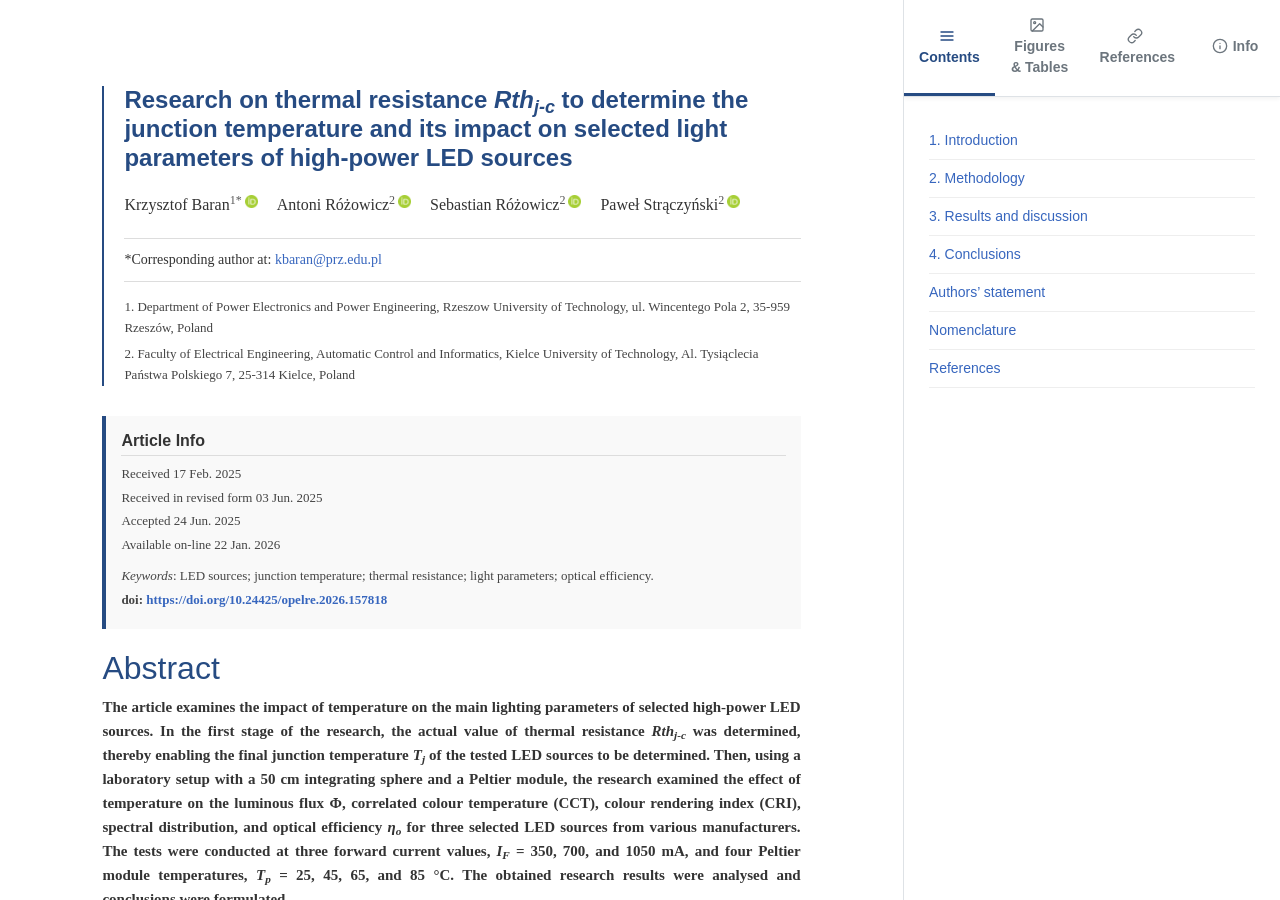
==== commit 91988660: "adjusts to mobile" ====
--- a/index.html
+++ b/index.html
@@ -1,862 +1,1978 @@
 <!doctype html>
 <html lang="en">
+
 <head>
-<meta charset="utf-8">
-<meta name="viewport" content="width=device-width, initial-scale=1.0">
-<title><b>Research on thermal resistance</b> <i><b><i>Rth<sub>j-c</sub></i></b></i> <b>to determine the junction temperature and its impact on selected light parameters of high-power LED sources</b> - Article</title>
-<link rel="stylesheet" href="https://stackpath.bootstrapcdn.com/bootstrap/4.5.2/css/bootstrap.min.css">
-<link rel="stylesheet" href="style.css">
+    <meta charset="utf-8">
+    <meta name="viewport" content="width=device-width, initial-scale=1.0">
+    <title><b>Research on thermal resistance</b> <i><b><i>Rth<sub>j-c</sub></i></b></i> <b>to determine the junction
+            temperature and its impact on selected light parameters of high-power LED sources</b> - Article</title>
+    <link rel="stylesheet" href="https://stackpath.bootstrapcdn.com/bootstrap/4.5.2/css/bootstrap.min.css">
+    <link rel="stylesheet" href="style.css">
 </head>
+
 <body>
 
     <div class="article-pane" id="main-article">
         <div class="header-section">
             <div class="vline">
-              <h1 class="title"><b>Research on thermal resistance</b> <i><b><i>Rth<sub>j-c</sub></i></b></i> <b>to determine the junction temperature and its impact on selected light parameters of high-power LED sources</b></h1>
-              <div class="authors">
-    <p>Krzysztof Baran<sup>1*</sup><a href="https://orcid.org/0000-0001-6150-0461" target="_blank" rel="noopener noreferrer"><img src="images/orcid.png" title="ORCID" style="display: inline; border: none; margin: 0 0 0 3px; position: relative; width: 13px; max-width: 13px !important; height: auto; top: -5px;"></a></p>
-    <p>Antoni Różowicz<sup>2</sup><a href="https://orcid.org/0000-0001-6236-8888" target="_blank" rel="noopener noreferrer"><img src="images/orcid.png" title="ORCID" style="display: inline; border: none; margin: 0 0 0 3px; position: relative; width: 13px; max-width: 13px !important; height: auto; top: -5px;"></a></p>
-    <p>Sebastian Różowicz<sup>2</sup><a href="https://orcid.org/0000-0002-3614-9654" target="_blank" rel="noopener noreferrer"><img src="images/orcid.png" title="ORCID" style="display: inline; border: none; margin: 0 0 0 3px; position: relative; width: 13px; max-width: 13px !important; height: auto; top: -5px;"></a></p>
-    <p>Paweł Strączyński<sup>2</sup><a href="https://orcid.org/0000-0002-9116-0266" target="_blank" rel="noopener noreferrer"><img src="images/orcid.png" title="ORCID" style="display: inline; border: none; margin: 0 0 0 3px; position: relative; width: 13px; max-width: 13px !important; height: auto; top: -5px;"></a></p>
-              </div>
-              <div style="border-top:1px solid #ddd; border-bottom:1px solid #ddd; padding:10px 0; margin: 15px 0;">
-                <p class="correspondingauthor">*Corresponding author at: <a href="mailto:kbaran@prz.edu.pl">kbaran@prz.edu.pl</a></p>
-              </div>
-              <ol class="article-info-list">
-    <li style="margin-bottom: 5px;">Department of Power Electronics and Power Engineering, Rzeszow University of Technology, ul. Wincentego Pola 2, 35-959 Rzeszów, Poland</li>
-    <li style="margin-bottom: 5px;">Faculty of Electrical Engineering, Automatic Control and Informatics, Kielce University of Technology, Al. Tysiąclecia Państwa Polskiego 7, 25-314 Kielce, Poland</li>
-              </ol>
-            </div>
-            
+                <h1 class="title"><b>Research on thermal resistance</b> <i><b><i>Rth<sub>j-c</sub></i></b></i> <b>to
+                        determine the junction temperature and its impact on selected light parameters of high-power LED
+                        sources</b></h1>
+                <div class="authors">
+                    <p>Krzysztof Baran<sup>1*</sup><a href="https://orcid.org/0000-0001-6150-0461" target="_blank"
+                            rel="noopener noreferrer"><img src="images/orcid.png" title="ORCID"
+                                style="display: inline; border: none; margin: 0 0 0 3px; position: relative; width: 13px; max-width: 13px !important; height: auto; top: -5px;"></a>
+                    </p>
+                    <p>Antoni Różowicz<sup>2</sup><a href="https://orcid.org/0000-0001-6236-8888" target="_blank"
+                            rel="noopener noreferrer"><img src="images/orcid.png" title="ORCID"
+                                style="display: inline; border: none; margin: 0 0 0 3px; position: relative; width: 13px; max-width: 13px !important; height: auto; top: -5px;"></a>
+                    </p>
+                    <p>Sebastian Różowicz<sup>2</sup><a href="https://orcid.org/0000-0002-3614-9654" target="_blank"
+                            rel="noopener noreferrer"><img src="images/orcid.png" title="ORCID"
+                                style="display: inline; border: none; margin: 0 0 0 3px; position: relative; width: 13px; max-width: 13px !important; height: auto; top: -5px;"></a>
+                    </p>
+                    <p>Paweł Strączyński<sup>2</sup><a href="https://orcid.org/0000-0002-9116-0266" target="_blank"
+                            rel="noopener noreferrer"><img src="images/orcid.png" title="ORCID"
+                                style="display: inline; border: none; margin: 0 0 0 3px; position: relative; width: 13px; max-width: 13px !important; height: auto; top: -5px;"></a>
+                    </p>
+                </div>
+                <div style="border-top:1px solid #ddd; border-bottom:1px solid #ddd; padding:10px 0; margin: 15px 0;">
+                    <p class="correspondingauthor">*Corresponding author at: <a
+                            href="mailto:kbaran@prz.edu.pl">kbaran@prz.edu.pl</a></p>
+                </div>
+                <ol class="article-info-list">
+                    <li style="margin-bottom: 5px;">Department of Power Electronics and Power Engineering, Rzeszow
+                        University of Technology, ul. Wincentego Pola 2, 35-959 Rzeszów, Poland</li>
+                    <li style="margin-bottom: 5px;">Faculty of Electrical Engineering, Automatic Control and
+                        Informatics, Kielce University of Technology, Al. Tysiąclecia Państwa Polskiego 7, 25-314
+                        Kielce, Poland</li>
+                </ol>
+            </div>
+
             <div class="article-info-box">
                 <h2>Article Info</h2>
-    <p>Received 17 Feb. 2025</p>
-    <p>Received in revised form 03 Jun. 2025</p>
-    <p>Accepted 24 Jun. 2025</p>
-    <p>Available on-line 22 Jan. 2026</p>
-                <p class="keywords"><em>Keywords</em>: LED sources; junction temperature; thermal resistance; light parameters; optical efficiency.</p>
-    <p><strong>doi: <a href="https://doi.org/10.24425/opelre.2026.157818">https://doi.org/10.24425/opelre.2026.157818</a></strong></p>            </div>
-            
+                <p>Received 17 Feb. 2025</p>
+                <p>Received in revised form 03 Jun. 2025</p>
+                <p>Accepted 24 Jun. 2025</p>
+                <p>Available on-line 22 Jan. 2026</p>
+                <p class="keywords"><em>Keywords</em>: LED sources; junction temperature; thermal resistance; light
+                    parameters; optical efficiency.</p>
+                <p><strong>doi: <a
+                            href="https://doi.org/10.24425/opelre.2026.157818">https://doi.org/10.24425/opelre.2026.157818</a></strong>
+                </p>
+            </div>
+
             <h2 style="margin-top:0;">Abstract</h2>
-            <p class="abstract-text">The article examines the impact of temperature on the main lighting parameters of selected high-power LED sources. In the first stage of the research, the actual value of thermal resistance <i>Rth<sub>j-c</sub></i> was determined, thereby enabling the final junction temperature <i>T<sub>j</sub></i> of the tested LED sources to be determined. Then, using a laboratory setup with a 50 cm integrating sphere and a Peltier module, the research examined the effect of temperature on the luminous flux Φ, correlated colour temperature (CCT), colour rendering index (CRI), spectral distribution, and optical efficiency <i>η<sub>o</sub></i> for three selected LED sources from various manufacturers. The tests were conducted at three forward current values, <i>I<sub>F</sub></i> = 350, 700, and 1050 mA, and four Peltier module temperatures, <i>T<sub>p</sub></i> = 25, 45, 65, and 85 °C. The obtained research results were analysed and conclusions were formulated.</p>
+            <p class="abstract-text">The article examines the impact of temperature on the main lighting parameters of
+                selected high-power LED sources. In the first stage of the research, the actual value of thermal
+                resistance <i>Rth<sub>j-c</sub></i> was determined, thereby enabling the final junction temperature
+                <i>T<sub>j</sub></i> of the tested LED sources to be determined. Then, using a laboratory setup with a
+                50 cm integrating sphere and a Peltier module, the research examined the effect of temperature on the
+                luminous flux Φ, correlated colour temperature (CCT), colour rendering index (CRI), spectral
+                distribution, and optical efficiency <i>η<sub>o</sub></i> for three selected LED sources from various
+                manufacturers. The tests were conducted at three forward current values, <i>I<sub>F</sub></i> = 350,
+                700, and 1050 mA, and four Peltier module temperatures, <i>T<sub>p</sub></i> = 25, 45, 65, and 85 °C.
+                The obtained research results were analysed and conclusions were formulated.
+            </p>
         </div>
 
         <div class="body-section">
-<h2 id="1-introduction"><strong>1. Introduction</strong></h2>
-<p>LED light sources are currently the most widely used technology in indoor and outdoor lighting. Their high luminous efficiency associated high energy efficiency, ability to control power and luminous flux, and resistance to mechanical shocks have led to the replacement of previously used thermal and discharge light sources by LED sources <span class="citation-inline" data-refs=",1,2,3,">[<a href="#ref-1" class="ref-link">1</a>–<a href="#ref-3" class="ref-link">3</a>]</span>. Particular importance is attributed to high-power LED sources, which are widely used in interior lighting luminaires, streetlights, and floodlights <span class="citation-inline" data-refs=",4,5,">[<a href="#ref-4" class="ref-link">4</a>, <a href="#ref-5" class="ref-link">5</a>]</span>. </p>
-<p>Despite many advantages, LED sources also have certain disadvantages and limitations that affect their photometric and electrical parameters and hinder their further development. Their main disadvantages, particularly in high-power sources, include thermal issues and their effects on fundamental performance parameters, as well as on lifespan <span class="citation-inline" data-refs=",6,7,8,9,10,">[<a href="#ref-6" class="ref-link">6</a>–<a href="#ref-10" class="ref-link">10</a>]</span>. </p>
-<p>In LED light sources, only a portion of the power is emitted as the luminous flux Φ, while the remaining part is lost as the heat <i>P<sub>H</sub></i>, determined by the formula: </p>
-<p><img alt="" src="images/OPELRE_2026_34_1_K_Baran.pdf-0001-14.png" /></p>
-<p>where <i>P<sub>H</sub></i> is the thermal power, <i>η<sub>o</sub></i> is the optical efficiency, <i>P<sub>e</sub></i> is the electrical power. </p>
-<p>In articles on semiconductor light sources, the optical efficiency of LEDs is often estimated to be 15–35%, indicating that a significant fraction of the input electrical power, <i>P<sub>e</sub></i>, is lost as heat <span class="citation-inline" data-refs=",11,12,13,14,15,">[<a href="#ref-11" class="ref-link">11</a>–<a href="#ref-15" class="ref-link">15</a>]</span> (<a href="#table-1" class="fig-link">Table 1</a>). Several publications report that, for selected LED sources, the optical efficiency <i>η<sub>o</sub></i> may be higher <span class="citation-inline" data-refs=",16,">[<a href="#ref-16" class="ref-link">16</a>]</span>. </p>
-<p>A typical junction area in high-power LED sources is approx. 1 mm² and the forward current value <i>I<sub>F</sub></i> can reach up to 2000 mA, resulting in high heat flux densities in the range of 300–500 W/cm². In contrast, a typical heat flux value for a processor is less than 100 W/cm² <span class="citation-inline" data-refs=",12,17,">[<a href="#ref-12" class="ref-link">12</a>, <a href="#ref-17" class="ref-link">17</a>]</span>. </p>
-<p>In LED sources, a different heat flow path can be distinguished compared to other electronic systems, as shown in <a href="#fig-1" class="fig-link">Fig. 1</a>. For typical high-power electronic systems, such as processors, heat dissipation generally occurs through two paths: through the motherboard on which it is installed and through a heat sink attached to the other side of the processor. In LED sources, there is a single primary heat dissipation path through the heat sink mounted on the LED source subbase. </p>
-<p id="table-1" class="table-caption"><strong><a href="#table-1" class="fig-link">Table 1</a>.</strong> </p>
-<p>Percentage distribution of power in traditional and semiconductor light sources <span class="citation-inline" data-refs=",15,">[<a href="#ref-15" class="ref-link">15</a>]</span>. </p>
-<table>
-<thead>
-<tr>
-<th></th>
-<th><strong>Temperature</strong><br><strong>light sources</strong></th>
-<th><br><strong>Fluorescent</strong></th>
-<th><strong>Metal</strong><br><strong>halide</strong></th>
-<th><strong>LED</strong></th>
-</tr>
-</thead>
-<tbody>
-<tr>
-<td>Visible radiation</td>
-<td>8</td>
-<td>21</td>
-<td>27</td>
-<td>15–35</td>
-</tr>
-<tr>
-<td>IR radiation</td>
-<td>73</td>
-<td>37</td>
-<td>17</td>
-<td>0</td>
-</tr>
-<tr>
-<td>UV radiation</td>
-<td>0</td>
-<td>0</td>
-<td>19</td>
-<td>0</td>
-</tr>
-<tr>
-<td>Heat (convection+<br>conduction)</td>
-<td>19</td>
-<td>42</td>
-<td>37</td>
-<td>65–85</td>
-</tr>
-<tr>
-<td>Total</td>
-<td>100</td>
-<td>100</td>
-<td>100</td>
-<td>100</td>
-</tr>
-</tbody>
-</table>
-<p><img alt="" src="images/f1ab.png" /></p>
-<p id="fig-1" class="figure-caption"><strong><a href="#fig-1" class="fig-link">Fig. 1</a>.</strong> Typical heat flow path: in a processor (a), in a LED source (b). </p>
-<p>A persistently high value of the junction temperature <i>T<sub>j</sub></i> of LED sources may result in a change or even degradation of the parameters of the junction materials and contribute to a significant reduction in the life expectancy of the mentioned sources <span class="citation-inline" data-refs=",18,">[<a href="#ref-18" class="ref-link">18</a>]</span>. Furthermore, elevated temperature can induce thermal stresses related to the mismatch of thermal expansion coefficients of materials, with the active junction layer being particularly sensitive, typically having a thickness of only a few tens of nanometers. </p>
-<p>High junction temperature <i>T<sub>j</sub></i>, in addition to the previously mentioned negative impact on the parameters of the semiconductor junction material, also affects the values of photometric and electrical parameters such as luminous flux Φ, correlated colour temperature (CCT), colour rendering index (CRI), and forward voltage <em>UF</em> (<a href="#fig-2" class="fig-link">Fig. 2</a>) <span class="citation-inline" data-refs=",19,20,">[<a href="#ref-19" class="ref-link">19</a>, <a href="#ref-20" class="ref-link">20</a>]</span>. </p>
-<p><img alt="" src="images/f2.png" /></p>
-<p id="fig-2" class="figure-caption"><strong><a href="#fig-2" class="fig-link">Fig. 2</a>.</strong> Correlation between the junction temperature and the light and electrical parameters of LED sources. </p>
-<p>The junction temperature affects the forward voltage <em>UF</em> of LED sources. The above influence can be described by the relationship <span class="citation-inline" data-refs=",19,">[<a href="#ref-19" class="ref-link">19</a>]</span>: </p>
-<p><img alt="" src="images/OPELRE_2026_34_1_K_Baran.pdf-0002-13.png" /></p>
-<p>where <em>l</em> is the power factor in the temperature dependence of the semiconductor intrinsic carrier concentration (typical value is 3), <i>U<sub>T</sub></i> is the thermal voltage (roughly 26 mV around room temperature 300 K), <i>U<sub>G<span style="font-style: normal;">0</span></sub></i> is the nominal value of the bandgap voltage of the semiconductor material. Parameter <em>m</em> is the device-specific constant called an ideality factor, <em>m</em> is 1 in the normal operation mode of an ideal diode. At very small currents, <em>m</em> = 2 because of recombination/generation effects in the depleted junction region. Theoretically, at very high currents <em>m</em> = 2 again because of the ambipolar diffusion of carriers of both types. These regions generally overlap, resulting in an <em>m</em> factor valid for a wide current range. The <em>m</em> factor can be calculated by more methods, the simplest is choosing two appropriate points from the characteristics: </p>
-<p><img alt="" src="images/OPELRE_2026_34_1_K_Baran.pdf-0002-15.png" /></p>
-<p>Below is the equation determining the influence of temperature <i>T<sub>j</sub></i> on the value of luminous flux Φ <span class="citation-inline" data-refs=",21,">[<a href="#ref-21" class="ref-link">21</a>]</span>: </p>
-<p><img alt="" src="images/OPELRE_2026_34_1_K_Baran.pdf-0002-17.png" /></p>
-<p>where <i>E<sub><span style="font-style: normal;">0</span></sub></i> is the luminous efficacy at 25 °C, <i>k<sub>e</sub></i> is the negative coefficient representing the rate of reduction of the luminous efficacy with the junction temperature <i>T<sub>j</sub></i>, <i>T<sub>o</sub></i> is this temperature of 25 °C, and <i>P<sub>e</sub></i> is the electrical power. The above form of the equation is valid assuming a constant value of the forward current <i>I<sub>F</sub></i>. </p>
-<p>As with the luminous flux Φ, the junction temperature affects the values of colorimetric parameters such as CRI and CCT. The change in these colorimetric parameters is particularly relevant for LED sources where white light is generated using a blue LED and a yellow phosphor. An increase in the temperature <i>T<sub>j</sub></i> leads to a shift in the LED source spectrum, resulting in changes to CCT and CRI. As <i>T<sub>j</sub></i> increases, the peak wavelength gradually shifts toward longer wavelengths linearly. The mentioned relationship can be defined as <span class="citation-inline" data-refs=",21,">[<a href="#ref-21" class="ref-link">21</a>]</span>: </p>
-<p><img alt="" src="images/OPELRE_2026_34_1_K_Baran.pdf-0002-20.png" /></p>
-<p>where <i>β<sub>peak_b</sub></i> is the referenced <i>λ<sub>peak_b</sub></i> peak wavelength of the blue spectrum at ambient temperature, <em>a</em> and <em>b</em> are the positive coefficients as a function of junction temperature. </p>
-<p>The ability to estimate the impact of junction temperature <i>T<sub>j</sub></i> on the performance parameters is crucial for designers of lighting luminaires using LED sources. In luminaires containing several, dozens, or hundreds of LED sources, it is also necessary to consider thermal interactions between the sources and select an optimal radiative system to ensure efficient heat dissipation from the semiconductor junction <span class="citation-inline" data-refs=",22,23,24,25,26,27,">[<a href="#ref-22" class="ref-link">22</a>–<a href="#ref-27" class="ref-link">27</a>]</span>. Considering all the above dependencies makes it possible to obtain the expected lighting parameters </p>
-<p>and their stability over time, as well as a long life of LED lighting luminaires. </p>
-<p>To determine the junction temperature of LED sources, the thermal resistance value <i>Rth<sub>j-c</sub></i> is used, defined as the thermal resistance between the junction and the case of semiconductor light sources. The value declared by manufacturers is often determined for one single measurement condition and its actual value may differ significantly depending on the adopted operating conditions. In the literature related to thermal issues in LED sources, the thermal resistance <i>Rth<sub>j-c</sub></i> is defined as one of the main parameters influencing the output parameters of light sources, as well as their service life. Numerous publications report research considering, among other things, the influence of the materials used on the value of resistance <i>Rth<sub>j-c</sub></i>, the possibility of reducing it, and measurement methods that allow for determining its actual value <span class="citation-inline" data-refs=",22,28,29,30,">[<a href="#ref-22" class="ref-link">22</a>, <a href="#ref-28" class="ref-link">28</a>–<a href="#ref-30" class="ref-link">30</a>]</span>. </p>
-<p>Another important aspect of thermal management in semiconductor light sources are simulation and measurement methods that allow determining the actual junction temperature of LED sources. Among the simulation methods, temperature analyses using FEM- or CFD-based models are employed. In these models, the material structure of semiconductor light sources, their die, internal radiator, thermal interface, structure of the printed circuit, and external radiator are recreated. In the aforementioned analysis, it is important to correctly parameterise the materials used, define the boundary conditions, and determine the thermal power of the analysed light sources. In the case of modelling the semiconductor junction, the value of the internal thermal resistance <i>Rth<sub>j-c</sub></i> can be used. </p>
-<p>Among the measurement methods used to determine the junction temperature of LED sources, solutions related to infrared thermal imaging methods are popular <span class="citation-inline" data-refs=",31,32,">[<a href="#ref-31" class="ref-link">31</a>, <a href="#ref-32" class="ref-link">32</a>]</span>. Reference <span class="citation-inline" data-refs=",33,">[<a href="#ref-33" class="ref-link">33</a>]</span> analyses the phenomenon of the change in temperature of the LED junction with the circuit and the environment. It employs the curve fitting to relate the heattransfer parameters to the parameters of the LED integrated circuit and packaging. A real model was made on which real experiments were carried out in determining the junction temperature and the obtained results indicate the possibility of faster and more intuitive measurement in relation to traditional infrared measurement methods. </p>
-<p>Reference <span class="citation-inline" data-refs=",34,">[<a href="#ref-34" class="ref-link">34</a>]</span> is a review of the literature related to currently used and modern solutions for effective heat removal from semiconductor light sources. This article presents and compares various heat-removal techniques, among others, including passive and active radiators, spray cooling, and refrigerants, with particular emphasis on nanofluid heat pipes as an efficient, compact, and economical method for heat removal in high-power LED sources. </p>
-<p>This article presents the research results related to the influence of temperature on the main optical parameters of high-power LED sources. For three selected LED sources, in the first stage, the actual value of resistance <i>Rth<sub>j-c</sub></i> was experimentally determined on the basis of which the junction temperature <i>T<sub>j</sub></i> of the LED sources was determined. Then, the influence of temperature <i>T<sub>j</sub></i> was investigated, the research examined the effect of temperature on the luminous flux Φ, CCT, spectral distribution, and CRI using an integrating-sphere setup and a Peltier module. In addition, the optical efficiency of <i>η<sub>o</sub></i> was determined over a wide range of forward current <i>I<sub>F</sub></i> variations. </p>
-<p>The presented measurement methods and experimental research results related to the determination and influence of the junction temperature on the basic light parameters of semiconductor light sources may constitute a modern approach to current thermal problems in LED sources. The discussed application of the actual thermal resistance, whose value varies within a fairly wide range depending on the measurement conditions adopted to determine the junction temperature of LED sources, may constitute an important extension of the thermal problems discussed in the publications presented in the introduction. </p>
-<h2 id="2-methodology"><strong>2. Methodology</strong></h2>
-<p>Three high-power LED sources from two leading manufacturers and a third source from a less known manufacturer were selected for testing. High-power semiconductor light sources (HP LEDs) are among the most widely used lighting technologies. Their relatively high-power <i>P<sub>e</sub></i> from a single source, high luminous efficiency <em>η,</em> and a wide selection of optical lens systems for shaping the required light distribution have made these sources widely used in lighting luminaires (<a href="#table-2" class="fig-link">Table 2</a>). </p>
-<p id="table-2" class="table-caption"><strong><a href="#table-2" class="fig-link">Table 2</a>.</strong> </p>
-<p>Basic opto-electrical parameters of the LED sources selected for the research <span class="citation-inline" data-refs=",35,36,37,">[<a href="#ref-35" class="ref-link">35</a>–<a href="#ref-37" class="ref-link">37</a>]</span>. </p>
-<table>
-<thead>
-<tr>
-<th><strong>Type</strong></th>
-<th><strong>LED A</strong></th>
-<th><strong>LED B</strong></th>
-<th><strong>LED C</strong></th>
-</tr>
-</thead>
-<tbody>
-<tr>
-<td>Maximum forward current<br><i>I<sub>F</sub></i>[mA]</td>
-<td>2000</td>
-<td>1500</td>
-<td>750</td>
-</tr>
-<tr>
-<td>Typical forward voltage<br><em>UF</em>[V],<em>IF </em>= 700 mA</td>
-<td>2.83<br><i>T<sub>j</sub></i> = 85 °C</td>
-<td>2.96<br><i>T<sub>j</sub></i> = 85 °C</td>
-<td>4.05<br><i>T<sub>s</sub></i>= 25 °C</td>
-</tr>
-<tr>
-<td>Maximum junction<br>temperature <i>T<sub>j</sub></i> [°C]</td>
-<td>150</td>
-<td>150</td>
-<td>125</td>
-</tr>
-<tr>
-<td>Luminous fluxΦ[lm],<br><i>I<sub>F</sub></i> = 700 mA</td>
-<td>317<br><i>T<sub>j</sub></i> = 85 °C</td>
-<td>258<br><i>T<sub>j</sub></i> = 85 °C</td>
-<td>150<br><i>T<sub>s</sub></i> = 25 °C</td>
-</tr>
-<tr>
-<td>CCT [K]</td>
-<td>5000</td>
-<td>5300</td>
-<td>5700</td>
-</tr>
-<tr>
-<td>CRI</td>
-<td>min. 70</td>
-<td>min. 70</td>
-<td>min. 70</td>
-</tr>
-</tbody>
-</table>
-<p>The forward voltage <em>UF</em> and the luminous flux Φ are specified for the forward current <i>I<sub>F</sub></i> = 700 mA and the junction temperature <i>T<sub>j</sub></i> = 85 °C. For the diode marked as source C, these parameters were determined at the temperature <i>T<sub>s</sub></i> (<a href="#fig-3" class="fig-link">Fig. 3</a>), corresponding to the temperature at the point where the diode is soldered to the printed circuit board. </p>
-<p>All selected LED sources of this type for the research were soldered to a metal-core printed circuit board (MCPCB) substrate with dimensions of 25 × 25 × 1.6 mm (<a href="#fig-3" class="fig-link">Fig. 3</a>). </p>
-<p><img alt="" src="images/f3.png" /></p>
-<p id="fig-3" class="figure-caption"><strong><a href="#fig-3" class="fig-link">Fig. 3</a>.</strong> For LED source A soldered onto the MCPCB substrate (a), the characteristic temperatures of the investigated semiconductor light sources are as follows: <i>T<sub>j</sub></i> – junction temperature, <i>T<sub>s</sub></i> – temperature at the soldering point of the diode to the MCPCB subbase, <i>T<sub>p</sub></i> – temperature of the Peltier module (b). </p>
-<p>In the first step of the research, the real value of thermal resistance <i>Rth<sub>j-c</sub></i> between the junction and the case of the tested LED sources was determined. The determined value of the mentioned thermal resistance will enable the estimation of the junction temperature <i>T<sub>j</sub></i> for the given Peltier module temperature <i>T<sub>p</sub></i> according to the following formula: </p>
-<p><img alt="" src="images/OPELRE_2026_34_1_K_Baran.pdf-0004-03.png" /></p>
-<p>where <i>T<sub>j</sub></i> is the junction temperature of the LED source, <i>T<sub>p</sub></i> is the temperature of the Peltier module, <i>Rth<sub>MCPCB</sub></i> is the thermal resistance of the MCPCB substrate, <i>Rth<sub>j-c</sub></i> is the thermal resistance between the junction and the case of the LED source, <i>P<sub>H</sub></i> is the thermal power of the LED source. </p>
-<p>Figure 4 shows an example of a high-power LED source design with internal layers that determine the internal thermal resistance <span class="citation-inline" data-refs=",38,">[<a href="#ref-38" class="ref-link">38</a>]</span>. </p>
-<p><img alt="" src="images/f4.jpg" /></p>
-<p id="fig-4" class="figure-caption"><strong><a href="#fig-4" class="fig-link">Fig. 4</a>.</strong> An example of an HP LED source design and the physical interpretation of the internal thermal resistance. </p>
-<p>The thermal resistance was determined based on the international standard developed by the JEDEC JC-15 Committee, “Thermal Characterization Techniques for Semiconductor Packages”. The <i>Rth<sub>j-c</sub></i> thermal resistance measurement method, which also includes semiconductor light sources, was defined, among others, in standards JESD51-51 <span class="citation-inline" data-refs=",8,">[<a href="#ref-8" class="ref-link">8</a>]</span> and JESD51-14 <span class="citation-inline" data-refs=",39,">[<a href="#ref-39" class="ref-link">39</a>]</span>. </p>
-<p>The measurement method described in the JESD51-14 standard is based on determining a transient cooling curve for the tested LED source. The measurement is performed twice, for two thermally conductive materials with different thermal conductivity coefficients used between the LED source and the heat sink. The described method enables the determination of the point where the cooling curves diverge, while also allowing for the estimation of the thermal resistance <i>Rth<sub>j-c</sub></i>. </p>
-<p>Two identical HP LED sources were soldered to the same MCPCB printed circuit boards in a different way: all pads (one thermal and two electric) were soldered to the first source, whereas only the electric pads, omitting the thermal pad, were soldered to the second source (<a href="#fig-5" class="fig-link">Fig. 5</a>). </p>
-<p>The method of mounting LED sources described above allows to determine the area of “spreading” cooling curves </p>
-<p><img alt="" src="images/f5.jpg" /></p>
-<p id="fig-5" class="figure-caption"><strong><a href="#fig-5" class="fig-link">Fig. 5</a>.</strong> Two types of installation of LED sources: with all pads soldered (a), without soldered thermal pad (b). </p>
-<p>related to a different path and heat-flow conditions from the junction through the MCPCB substrate to the environment <span class="citation-inline" data-refs=",10,40,">[<a href="#ref-10" class="ref-link">10</a>, <a href="#ref-40" class="ref-link">40</a>]</span>. </p>
-<p>The value of the thermal resistance <i>Rth<sub>j-c</sub></i> of the tested light sources was measured using a T3Ster transient thermal tester from Mentor Gaphics <span class="citation-inline" data-refs=",41,">[<a href="#ref-41" class="ref-link">41</a>]</span>. The T3Ster measurement station, with dedicated software, is an advanced system for determining thermal properties of electronic systems, based on the JEDEC JC-15 standard. </p>
-<p><i>Rth<sub>j-c</sub></i> measurements for the tested LED sources were carried out for three <i>I<sub>F</sub></i> forward currents: 350 mA, 700 mA, and 1050 mA for sources A and B, and for <i>I<sub>F</sub></i> currents: 350 mA and 700 mA for LED source C, which results from its permissible maximum values. </p>
-<p>The research was carried out using a GL optic measurement station, which consisted of an Ulbricht sphere with a diameter of 50 cm <span class="citation-inline" data-refs=",42,">[<a href="#ref-42" class="ref-link">42</a>]</span>, a stabilised TDK-Lambda GENH300-25 DC power supply, and a GL Spectis spectroradiometer <span class="citation-inline" data-refs=",43,">[<a href="#ref-43" class="ref-link">43</a>]</span>. The accuracy of the current measurement was up to 0.03%, and the voltage measurement was up to 0.05%. A Peltier module with a TECSource 5305 regulator from Arroyo Instruments was used to control the set temperature value. The measurement error related to the accuracy of the thermocouple and temperature controller did not exceed 0.4 °C <span class="citation-inline" data-refs=",44,">[<a href="#ref-44" class="ref-link">44</a>]</span>. </p>
-<p>Semiconductor light sources selected for testing were installed on the surface of the Peltier module [<a href="#fig-3" class="fig-link">Fig. 3</a>(b)], where the temperature <i>T<sub>p</sub></i> was set. The measurements were carried out for four temperatures: <i>T<sub>p</sub></i>: 25, 45, 65, 85 °C and for analogous values of forward currents <i>I<sub>F</sub></i> for which thermal resistance <i>Rth<sub>j-c</sub></i> measurements were performed. The forward current <i>I<sub>F</sub></i> values listed cover the range of values most used to power high-power sources. Also, the range of temperatures <i>T<sub>p</sub></i> selected for testing and used to determine junction temperatures Tj mainly covers the temperatures at which LED sources operate in real-world conditions. </p>
-<h2 id="3-results-and-discussion"><strong>3. Results and discussion</strong></h2>
-<p>The research on the thermal resistance <i>Rth<sub>j-c</sub></i> began with determining the temperature coefficient of the LED source voltage, which serves as calibration data for determining the junction temperature <i>T<sub>j</sub></i> for the tested <i>I<sub>F</sub></i> current values <span class="citation-inline" data-refs=",8,">[<a href="#ref-8" class="ref-link">8</a>]</span>. Subsequently, the measurement was performed in the heating and cooling states, which lasted approx. 30 min. All measurements were performed with convection cooling. Figure 6 shows the heating curves for the tested source A, which are determined by subtracting the temperature measured during cooling from the temperature value measured in the steady state. </p>
-<p><img alt="" src="images/f6.png" /></p>
-<p id="fig-6" class="figure-caption"><strong><a href="#fig-6" class="fig-link">Fig. 6</a>.</strong> Measured heating curves for the three tested <i>I<sub>F</sub></i> forward currents – LED source A. </p>
-<p>The heating curves are presented as a temperature increase above the ambient temperature <i>T<sub>o</sub></i>, which was 25 °C during the measurements. The heating curves for the LED source with all pads soldered are marked on the graph as a solid line (PT), whereas the LED sources without a soldered thermal pad are shown as a dashed line (BPT). </p>
-<p>The moment of “separation” of the cooling curves after a time of approx. 30 ms indicates the point where heat flows from the junction to the substrate in different ways. This is related to the different method of mounting LED sources on the MCPCB substrate, which results in a different heat flow path in this place. The above method of mounting LED sources and the resulting “spreading” of the curves enables determination of the thermal resistance <i>Rth<sub>j-c</sub></i>. </p>
-<p>In the next stage, the saved heating curves are processed - with software using the network identification by decon volution (NID) method <span class="citation-inline" data-refs=",10,">[<a href="#ref-10" class="ref-link">10</a>]</span>. Processing data on temperature changes using this method makes it possible to determine, among others: thermal impedances, pulsation thermal resistances, and structural functions. The structure function represents the heat flow path as dynamic thermal resistance <em>vs</em>. heat capacity for each layer along the route. </p>
-<p>The cumulative structural function graphs for LED sources A and C are shown in Figs. 7 and 9. The determined structural functions illustrate the heat flow path from the junction to the surroundings, expressed as a relationship between the accumulated thermal resistance and the accumulated thermal capacity. </p>
-<p>In Figs. 7 and 8, the curves for LED sources with soldered electrical pads and a thermal pad are marked with a solid line, those without a thermal pad – with a dashed line. As heat flows from the junction to the LED source pads, the solid and dashed lines coincide. Where LED sources are mounted differently, there is a different heat flow path and the lines diverge. For a source with a soldered thermal pad, heat flows faster to the MCPCB substrate; this system is characterised by lower thermal resistance compared to the variant in which no thermal pad was used for heat flow. The point of “spreading” the lines projected </p>
-<p><img alt="" src="images/f7.png" /></p>
-<p id="fig-7" class="figure-caption"><strong><a href="#fig-7" class="fig-link">Fig. 7</a>.</strong> Cumulative structural function – LED source A. </p>
-<p><img alt="" src="images/f8.png" /></p>
-<p id="fig-8" class="figure-caption"><strong><a href="#fig-8" class="fig-link">Fig. 8</a>.</strong> Cumulative structural function – LED source C. </p>
-<p>onto the axis of the accumulated thermal resistance indicates the value of the sought resistance <i>Rth<sub>j-c</sub></i>, which occurs between the junction and the case of the semiconductor light source. </p>
-<p><a href="#table-3" class="fig-link">Table 3</a> lists the results of the determined thermal resistances <i>Rth<sub>j-c</sub></i> for all tested semiconductor light sources. </p>
-<p id="table-3" class="table-caption"><strong><a href="#table-3" class="fig-link">Table 3</a>.</strong> </p>
-<p>Determined thermal resistance <i>Rth<sub>j-c</sub></i> for the tested LED sources.</p>
-<table>
-<thead>
-<tr>
-<th><strong>Designation</strong></th>
-<th></th>
-<th><strong>LED A</strong></th>
-<th><strong>LED B</strong></th>
-<th><strong>LED C</strong></th>
-</tr>
-</thead>
-<tbody>
-<tr>
-<td></td>
-<td><i>I<sub>F</sub></i>= 350mA</td>
-<td>8.6</td>
-<td>13.5</td>
-<td>13.6</td>
-</tr>
-<tr>
-<td>Thermal resistance,<br><i>Rth<sub>j-c</sub></i> [°C/W]</td>
-<td><br><i>I<sub>F</sub></i>= 700mA</td>
-<td>8.6</td>
-<td>14.1</td>
-<td>21.2</td>
-</tr>
-<tr>
-<td></td>
-<td><i>I<sub>F</sub></i>= 1050mA</td>
-<td>8.8</td>
-<td>17.1</td>
-<td>–</td>
-</tr>
-</tbody>
-</table>
-<p>The determined value of the thermal resistance <i>Rth<sub>j-c</sub></i> varied within limits and assumed different values depending on the manufacturer of the tested LED sources. Parameter <i>Rth<sub>j-c</sub></i> can be defined as the quotient of the temperature difference between the junction and the housing of the LED source and the thermal power of the source. The increase in junction temperature is related to the heat generated by light which is generated but does not escape from the front surface of the die and is reabsorbed, as well as by charge carriers, which interact with the semiconductor crystal lattice during the recombination process. This heat must be dissipated by the die layer and the internal thermal pad, which is part of the housing, to ensure thermal contact with the mounting surface (<a href="#fig-4" class="fig-link">Fig. 4</a>). The efficiency of heat dissipation from the semiconductor junction depends on the thermal resistance <i>Rth<sub>j-c</sub></i>, the value of which is influenced by the design, selection and geometry of the materials used by the manufacturer. The above factors will affect the obtained thermal power <i>P<sub>H</sub></i> of a given LED source, which is related to the optical efficiency <i>η<sub>o</sub></i> of the LED sources and the applied value of the conduction current <i>I<sub>F</sub></i> (<a href="#fig-13" class="fig-link">Fig. 13</a>). </p>
-<p>The lowest value was measured for LED source A and was slightly below 9 °C/W. A characteristic feature of the aforementioned source was a practically constant <i>Rth<sub>j-c</sub></i> value across the three tested <i>I<sub>F</sub></i> current values. For LED source B, the measured resistance <i>Rth<sub>j-c</sub></i> was approx. 60% higher than that of source A. For the mentioned source, the thermal resistance value also changed with the increase in the <i>I<sub>F</sub></i> current, and when the <i>I<sub>F</sub></i> current value increased from 350 to 1050 mA, the <i>Rth<sub>j-c</sub></i> resistance value increased from 13.5 °C/W to 17.1 °C/W. For LED source C, the greatest impact of the increase in <i>I<sub>F</sub></i> current on the <i>Rth<sub>j-c</sub></i> value was observed, which increased from 13.6 °C/W to 20.8 °C/W with an increase in current from 350 to 700 mA. </p>
-<p>The determined real thermal resistance <i>Rth<sub>j-c</sub></i> for the tested LED sources will enable the determination of the junction temperature of the LED sources <i>T<sub>j</sub></i> in relation to the set temperature of the Peltier module <i>T<sub>p</sub></i> during the further part of the research related to the influence of temperature on selected lighting parameters. The junction temperature <i>T<sub>j</sub></i> was determined in accordance with (5), where the value of the thermal resistance <i>Rth<sub>j-c</sub></i> is listed in <a href="#table-3" class="fig-link">Table 3</a>, and the value of the thermal resistance <i>Rth<sub>MCPCB</sub></i> was 0.45 °C/W and was relatively small compared to the resistance <i>Rth<sub>j-c</sub></i>. The thermal power <i>P<sub>H</sub></i> was determined according to the equation: </p>
-<p><img alt="" src="images/OPELRE_2026_34_1_K_Baran.pdf-0006-02.png" /></p>
-<p>where <i>P<sub>e</sub></i> is the electrical power, <i>P<sub>o</sub></i> is the optical power. </p>
-<p>The optical power of the tested LED sources was determined using a GL Spectis 6.0 laboratory spectroradiometer characterised by an absolute measurement uncertainty not exceeding 4% <span class="citation-inline" data-refs=",45,">[<a href="#ref-45" class="ref-link">45</a>]</span>. The total optical radiation power of the tested LED sources was determined for the assumed temperature <i>T<sub>p</sub></i> and current <i>I<sub>F</sub></i> in the visible radiation range of 340–850 nm. The determined energy flux as a function of wavelength in the visible range for the tested LED source A is shown in <a href="#fig-9" class="fig-link">Fig. 9</a>. </p>
-<p><img alt="" src="images/f9.png" /></p>
-<p id="fig-9" class="figure-caption"><strong><a href="#fig-9" class="fig-link">Fig. 9</a>.</strong> Radiation power as a function of wavelength for given values of forward current <i>I<sub>F</sub></i> and Peltier module temperature <em>TP</em> – LED source A. </p>
-<p>Research related to the effect of temperature on the photometric parameters of LED sources began with the measurement of the luminous flux Φ. Measuring the luminous flux Φ is one of the key photometric parameters that allows assessing the efficiency and the luminous efficacy <em>η</em> of the tested LED source. This parameter depends mainly on the forward current <i>I<sub>F</sub></i> and the diode operating temperature. Measurements were conducted for the three specified values of <i>I<sub>F</sub></i>, after the set temperature <i>T<sub>p</sub></i> had stabilised. </p>
-<p>The graph of the influence of temperature <i>T<sub>p</sub></i> and temperature <i>T<sub>j</sub></i> determined on this basis on the value of the luminous flux Φ for the tested values of the forward current <i>I<sub>F</sub></i> is shown in <a href="#fig-10" class="fig-link">Fig. 10</a>. </p>
-<p>Changing the temperature value <i>T<sub>p</sub></i> in the range from 25 to 85 °C resulted in a change in the junction temperature <i>T<sub>j</sub></i> in the range from approx. 30 to approx. 105 °C for the LED source A and from approx. 30 to 125 °C for the LED sources B and C. The temperature <i>T<sub>j</sub></i> was influenced by the resistance <i>Rth<sub>j-c</sub></i> (<a href="#table-3" class="fig-link">Table 3</a>). </p>
-<p>The primary factor determining the value of the luminous flux Φ is the forward current <i>I<sub>F</sub></i>. Doubling the value of the mentioned forward current resulted in an almost two-fold increase in the luminous flux Φ at the specified temperature <i>T<sub>p</sub></i>. As <i>T<sub>p</sub></i> increased, the luminous flux Φ value decreased for the tested forward current values. The percentage decrease in the luminous flux Φ was greater for higher values of <i>I<sub>F</sub></i>. Source B exhibited the most significant reduction in the luminous flux Φ, with decreases of 11%, 13%, and 15% for the respective <i>I<sub>F</sub></i> values: 350, 700, and 1050 mA. The smallest percentage decrease in the luminous flux Φ value was measured for the LED source A and amounted to 9, 10, and 11% for the three <i>I<sub>F</sub></i> current values mentioned earlier. </p>
-<p>In <a href="#fig-11" class="fig-link">Fig. 11</a>, the influence of the temperature <i>T<sub>p</sub></i> on the CCT of the studied LED sources is presented. The test was </p>
-<p><img alt="" src="images/f10a.png" /><span class="subfigure-label" style="display: block;">(a)</span></p>
-<p><img alt="" src="images/f10b.png" /><span class="subfigure-label" style="display: block;">(b)</span></p>
-<p id="fig-10" class="figure-caption"><strong><a href="#fig-10" class="fig-link">Fig. 10</a>.</strong> Influence of temperature <i>T<sub>p</sub></i> (a) and <i>T<sub>j</sub></i> (b) on the luminous flux Φ for the three studied LED sources. </p>
-<p><img alt="" src="images/f11a.png" /><span class="subfigure-label" style="display: block;">(a)</span></p>
-<p><img alt="" src="images/f11b.png" /><span class="subfigure-label" style="display: block;">(b)</span></p>
-<p id="fig-11" class="figure-caption"><strong><a href="#fig-11" class="fig-link">Fig. 11</a>.</strong> Influence of temperature <i>T<sub>p</sub></i> (a) and <i>T<sub>j</sub></i> (b) on CCT value for three LED sources tested. </p>
-<p>conducted for analogous variations in forward current <i>I<sub>F</sub></i> and temperature <i>T<sub>p</sub></i>. According to the catalogue data, the LED sources were characterised by the following CCT: 5000 K for source A, 5300 K for source B, and 5700 K for source C. </p>
-<p>Based on the test results, it can be concluded that the CCT depends on the conduction current <i>I<sub>F</sub></i> and temperature. As the <i>I<sub>F</sub></i> current increased, the CCT value increased. For LED source A, increasing the <i>I<sub>F</sub></i> current by a value of 350 mA resulted in an increase in the CCT by approx. 50 K, while for LED sources B and C, this increase was approx. 100 K. Also, the increase in the temperature <i>T<sub>p</sub></i> and the resulting junction temperature <i>T<sub>j</sub></i> caused an increase in the value of the CCT. The greatest increase was determined for LED sources B and C, where the increase in temperature <i>T<sub>p</sub></i> from 25 °C to 85 °C resulted in an increase in CCT of approx. 150–200 K, and for source A this increase was more than twice as small and amounted to approx. 75 K. </p>
-<p>The influence of temperature on the CRI value is shown in <a href="#fig-12" class="fig-link">Fig. 12</a>. The measurements were conducted under conditions similar to those in the previous experiments. </p>
-<p>The increase in the forward current <i>I<sub>F</sub></i> had a minor impact on increasing the value of the CRI, with this effect being most noticeable for source B. However, a more significant factor affecting the change in the CRI was the variation in temperature <i>T<sub>p</sub></i>. For all the analysed sources, a linear increase in the CRI values was observed as <i>T<sub>p</sub></i> increased. The most significant impact was observed for sources B and C, where an increase in <i>T<sub>p</sub></i> temperature from 25 °C to 85 °C resulted in an increase in the CRI index by over 2. </p>
-<p>The last of the studied parameters was the influence of temperature <i>T<sub>p</sub></i> on the optical efficiency <i>η<sub>o</sub></i> of the studied LED sources. The optical efficiency <i>η<sub>o</sub></i> was determined according to the following equation: </p>
-<p><img alt="" src="images/OPELRE_2026_34_1_K_Baran.pdf-0007-07.png" /></p>
-<p>where <i>P<sub>H</sub></i> is the thermal power, <i>η<sub>o</sub></i> is the optical efficiency, <i>P<sub>e</sub></i> is the electrical power. </p>
-<p>The graph depicting changes in the optical efficiency <i>η<sub>o</sub></i> as a function of variations in forward current <i>I<sub>F</sub></i> and temperature is presented in <a href="#fig-13" class="fig-link">Fig. 13</a>. </p>
-<p>The optical efficiency <i>η<sub>o</sub></i> of the sources depended on the value of the forward current <i>I<sub>F</sub></i> and the junction temperature <i>T<sub>j</sub></i>. For the lowest tested <i>I<sub>F</sub></i> current value of 350 mA, the efficiency of LED sources was 50 and 47% for sources A and B, respectively, in the case of LED source C, the efficiency was only approx. 30%. An increase in the <i>I<sub>F</sub></i> current value from 350 mA to 1050 mA resulted in a reduction in efficiency by approx. 10% for source A and 12% for source B. In the case of LED source C, an increase in <i>I<sub>F</sub></i> from 350 mA to 700 mA resulted in a reduction in efficiency by approx. 6%. </p>
-<p>The increase in the LED source temperature resulted in a smaller impact on the optical efficiency of the LED sources in relation to the change in the forward current <i>I<sub>F</sub></i> ; a change in the <i>T<sub>p</sub></i> temperature from 25 °C to 85 °C resulted in a decrease in the optical efficiency <i>η<sub>o</sub></i> for all three tested <i>I<sub>F</sub></i> currents by approx. 2–3% on average. </p>
-<p><img alt="" src="images/f12a.png" /><span class="subfigure-label" style="display: block;">(a)</span></p>
-<p><img alt="" src="images/f12b.png" /><span class="subfigure-label" style="display: block;">(b)</span></p>
-<p id="fig-12" class="figure-caption"><strong><a href="#fig-12" class="fig-link">Fig. 12</a>.</strong> Influence of temperature <i>T<sub>p</sub></i> (a) and <i>T<sub>j</sub></i> (b) on CRI value for three LED sources tested. </p>
-<p><img alt="" src="images/f13a.png" /><span class="subfigure-label" style="display: block;">(a)</span></p>
-<p><img alt="" src="images/f13b.png" /><span class="subfigure-label" style="display: block;">(b)</span></p>
-<p id="fig-13" class="figure-caption"><strong><a href="#fig-13" class="fig-link">Fig. 13</a>.</strong> Influence of temperature <i>T<sub>p</sub></i> (a) and <i>T<sub>j</sub></i> (b) on the optical efficiency (<i>η<sub>o</sub></i>) value for three LED sources tested. </p>
-<h2 id="4-conclusions"><strong>4. Conclusions</strong></h2>
-<p>In the article, the results of research on the influence of temperature on the luminous flux Φ, CRI, CCT, and optical efficiency (<i>η<sub>o</sub></i>) for three selected high-power LED sources are presented. The research was conducted for three forward current values ranging from 350 to 1050 mA and temperatures ranging from 25 °C to 85 °C. An important part of the research, constituting a new approach to estimating the junction temperature of LED sources, was to determine the actual thermal resistance <i>Rth<sub>j-c</sub></i> in a wide range of changes of the forward current <i>I<sub>F</sub></i>. The determined real value of the thermal resistance <i>Rth<sub>j-c</sub></i> of the tested LED sources allowed the junction temperature <i>T<sub>j</sub></i> to be determined in relation to the set temperature <i>T<sub>p</sub></i>. The determined actual value of the thermal resistance <i>Rth<sub>j-c</sub></i> was higher than the declared values in the datasheet (3 °C/W for LED source A, 3.45 °C/W for LED source B, and 6 °C/W for LED source C). The datasheet also did not specify for which parameters of the conduction current <i>I<sub>F</sub></i> and the temperature <i>T<sub>j</sub></i>, the <i>Rth<sub>j-c</sub></i> values were determined, which have a significant impact on the final value of <i>Rth<sub>j-c</sub></i>, as demonstrated by the tests conducted. Performing thermal simulation tests of LED sources based on such a defined constant value of <i>Rth<sub>j-c</sub></i> may lead to larger errors related to determining the junction temperature <i>T<sub>j</sub></i> of the analysed LED sources. </p>
-<p>The obtained research results confirm the significant influence of temperature on the output values of photometric parameters. For all tested LED sources, the increase in temperature led to a decrease in the luminous flux Φ. An increase in <i>T<sub>p</sub></i> from 25 °C to 85 °C resulted in a reduction in the luminous flux Φ in the range of 7 to 15%, depending on the studied source and the selected forward current <i>I<sub>F</sub></i>. </p>
-<p>The article also presents the detailed results on the influence of temperature on spectral parameters, such as CCT and CRI. </p>
-<p>It is worth noting the high values of the optical efficiency <i>η<sub>o</sub></i> obtained for the tested LED sources. These values were higher than the values often declared in publications within the range of 15–35%. For the lowest investigated current value of <i>I<sub>F</sub></i> = 350 mA, the optical efficiency <i>η<sub>o</sub></i> reached a value approaching 50% for the two tested LED sources. This is related to the selection of the most efficient sources from leading manufacturers for the study and it also demonstrates continuous development and technological progress in the field of semiconductor light sources. In the case of LED source C, the efficiency was much lower and was in the range of 25–30% depending on the measurement conditions, which resulted from the use of a light source from a less known manufacturer. </p>
-<p>The research results confirm a strong influence of temperature on the fundamental photometric parameters of semiconductor light sources. These dependencies must be considered during the design of the output parameters of lighting luminaires. This creates special challenges when designing heat dissipation systems to mitigate the effects of temperature on the lighting performance of light sources and luminaires, ensuring their stabilisation over time and the most extended possible service life. </p>
-<h2 id="authors-statement"><strong>Authors’ statement</strong></h2>
-<p>Research concept and design, K.B., S.R.; collection and assembly of data, K.B., P.S; data analysis and interpretation, A.R., S.R.; writing the article, K.B., S.R., P.S.; critical revision of the article, A.R., S.R.; final approval of article, K.B., P.S. </p>
-<h2 id="nomenclature"><strong>Nomenclature</strong></h2>
-<ul class="nomenclature-list"><li class="nom-item"><div class="nom-sym"><i>η<sub>o</sub></i></div><div class="nom-desc">optical efficiency</div></li>
-<li class="nom-item"><div class="nom-sym"><i>λ<sub>peak_b</sub></i></div><div class="nom-desc">peak wavelength of the blue spectrum</div></li>
-<li class="nom-item"><div class="nom-sym">Φ</div><div class="nom-desc">luminous flux</div></li>
-<li class="nom-item"><div class="nom-sym">CCT</div><div class="nom-desc">correlated colour temperature</div></li>
-<li class="nom-item"><div class="nom-sym">CRI</div><div class="nom-desc">colour rendering index</div></li>
-<li class="nom-item"><div class="nom-sym"><i>E<sub><span style="font-style: normal;">0</span></sub></i></div><div class="nom-desc">luminous efficacy at 25 °C</div></li>
-<li class="nom-item"><div class="nom-sym"><i>k<sub>e</sub></i></div><div class="nom-desc">negative coefficient</div></li>
-<li class="nom-item"><div class="nom-sym">HP LED</div><div class="nom-desc">high-power LED</div></li>
-<li class="nom-item"><div class="nom-sym"><i>I<sub>F</sub></i></div><div class="nom-desc">forward current</div></li>
-<li class="nom-item"><div class="nom-sym"><em>l</em></div><div class="nom-desc">power factor in the temperature dependence</div></li>
-<li class="nom-item"><div class="nom-sym"><em>m</em></div><div class="nom-desc">ideality factor for diode</div></li>
-<li class="nom-item"><div class="nom-sym">MCPCB</div><div class="nom-desc">metal core printed circuit board</div></li>
-<li class="nom-item"><div class="nom-sym">NID</div><div class="nom-desc">network identification by deconvolution</div></li>
-<li class="nom-item"><div class="nom-sym"><i>P<sub>e</sub></i></div><div class="nom-desc">electrical power</div></li>
-<li class="nom-item"><div class="nom-sym"><i>P<sub>H</sub></i></div><div class="nom-desc">thermal power</div></li>
-<li class="nom-item"><div class="nom-sym"><i>P<sub>o</sub></i></div><div class="nom-desc">optical power</div></li>
-<li class="nom-item"><div class="nom-sym"><i>Rth<sub>j-c</sub></i></div><div class="nom-desc">LED thermal resistance junction to case</div></li>
-<li class="nom-item"><div class="nom-sym"><i>Rth<sub>MCPCB</sub></i></div><div class="nom-desc">MCPCB thermal resistance</div></li>
-<li class="nom-item"><div class="nom-sym"><i>T<sub>j</sub></i></div><div class="nom-desc">junction temperature</div></li>
-<li class="nom-item"><div class="nom-sym"><i>T<sub>o</sub></i></div><div class="nom-desc">ambient temperature</div></li>
-<li class="nom-item"><div class="nom-sym"><i>T<sub>p</sub></i></div><div class="nom-desc">Peltier module temperature</div></li>
-<li class="nom-item"><div class="nom-sym"><i>T<sub>s</sub></i></div><div class="nom-desc">temperature at the soldering point</div></li>
-<li class="nom-item"><div class="nom-sym"><i>U<sub>F<span style="font-style: normal;">123</span></sub></i></div><div class="nom-desc">forward voltage</div></li>
-<li class="nom-item"><div class="nom-sym"><i>U<sub>G<span style="font-style: normal;">0</span></sub></i></div><div class="nom-desc">bandgap voltage of the semiconductor material</div></li></ul>
-<h2><strong>References</strong></h2>
-<p id="ref-1" class="reference-item"><strong>[1]</strong> Jägerbrand, A. K. LED (light-emitting diode) road lighting in practice: An evaluation of compliance with regulations and improvements for further energy savings. <em>Energies</em> <strong>9</strong>, 357 (2016). <a href="https://doi.org/10.3390/en9050357" target="_blank" class="ref-link">https://doi.org/10.3390/en9050357</a></p>
-<p id="ref-2" class="reference-item"><strong>[2]</strong> Chen, H. T., Tan, S.-C. &amp; Hui, S <em>.</em> Y. R. Analysis and modeling of high-power phosphor-coated white light-emitting diodes with a large surface area. <em>IEEE Trans. Power Electron</em>. <strong>30</strong>, 3334–3344 (2015). <a href="https://doi.org/10.1109/tpel.2014.2336794" target="_blank" class="ref-link">https://doi.org/10.1109/tpel.2014.2336794</a></p>
-<p id="ref-3" class="reference-item"><strong>[3]</strong> Schubert, F. <em>Light-Emitting Diode</em>, <em>2nd ed</em>. (Cambridge University Press, 2006).</p>
-<p id="ref-4" class="reference-item"><strong>[4]</strong> Wachta, H., Baran, K. &amp; Leśko, M. The meaning of qualitative reflective features of the facade in the design of illumination of architectural objects. <em>AIP Conf. Proc</em>. <strong>2078</strong>, 020102 (2019). <a href="https://doi.org/10.1063/1.5092105" target="_blank" class="ref-link">https://doi.org/10.1063/1.5092105</a></p>
-<p id="ref-5" class="reference-item"><strong>[5]</strong> Acuña, P. C. <em>et al</em>. Impact of geometrical and optical parameters on the performance of a cylindrical remote phosphor LED. <em>IEEE Photonics J</em>. <strong>7</strong>, 1601014 (2015). <a href="https://doi.org/10.1109/JPHOT.2015.2468679" target="_blank" class="ref-link">https://doi.org/10.1109/JPHOT.2015.2468679</a></p>
-<p id="ref-6" class="reference-item"><strong>[6]</strong> Oleksy, M., Kraśniewski., J. &amp; Janke, W. Temperature influence on optical and electrical characteristics of power LED diodes. <em>Prz. Elektrotech.</em> <strong>9</strong>, 83–85 (2014). <a href="https://archiwum.pe.org.pl/articles/2014/9/23.pdf" target="_blank" class="ref-link">https://archiwum.pe.org.pl/articles/2014/9/23.pdf</a> (in Polish)</p>
-<p id="ref-7" class="reference-item"><strong>[7]</strong> Poppe, A. <em>et al</em>. Multi-domain modelling of LEDs for supporting virtual prototyping of luminaires. <em>Energies</em> <strong>12</strong>, 1909 (2019). <a href="https://doi.org/10.3390/en12101909" target="_blank" class="ref-link">https://doi.org/10.3390/en12101909</a></p>
-<p id="ref-8" class="reference-item"><strong>[8]</strong> Standard JESD51-51. Implementation of the Electrical Test Method for the Measurement of Real Thermal Resistance and Impedance of Light-Emitting Diodes with Exposed Cooling Surface. <em>JEDEC</em>. (2012). <a href="http://www.simu-cad.com/images/upfile/201251415164849402.pdf" target="_blank" class="ref-link">http://www.simu-cad.com/images/upfile/201251415164849402.pdf</a></p>
-<p id="ref-9" class="reference-item"><strong>[9]</strong> Standard JESD51-52. Guidelines for Combining CIE 127-2007 Total Flux Measurement with Thermal Measurement of LEDs with Exposed Cooling Surface. <em>JEDEC</em>. (2012).   <a href="http://www.simu-cad.com/images/UpFile/20125141526988759.pdf" target="_blank" class="ref-link">http://www.simu-cad.com/images/UpFile/20125141526988759.pdf</a></p>
-<p id="ref-10" class="reference-item"><strong>[10]</strong> Torzewicz, T. <em>et al</em>. Compact Thermal Modeling of Power LED Light Source. in <em>IEEE 30th International Conference on Microelectronics (MIEL)</em> 157–160 (IEEE, 2017). <a href="https://doi.org/10.1109/MIEL.2017.8190091" target="_blank" class="ref-link">https://doi.org/10.1109/MIEL.2017.8190091</a></p>
-<p id="ref-11" class="reference-item"><strong>[11]</strong> Hui, S., Li, S., Tao, X., Chen, W. &amp; Ng, W. A novel passive offline LED driver with long lifetime. <em>IEEE Trans. Power Electron</em>. <strong>25</strong>, 2665–2672 (2010). <a href="https://doi.org/10.1109/miel.2017.8190091" target="_blank" class="ref-link">https://doi.org/10.1109/miel.2017.8190091</a></p>
-<p id="ref-12" class="reference-item"><strong>[12]</strong> Guo, Y., Pan, K.-l., Ren G.-t, Chen, S.-j. &amp; Yuan, F. Research on LED Temperature Characteristic and Thermal Analysis at Low Temperatures <em>.</em> in <em>13th International Conference on Electronic Packaging Technology &amp; High Density Packaging</em> 1411–1415 (IEEE, 2012). <a href="https://doi.org/10.1109/icept-hdp.2012.6474870" target="_blank" class="ref-link">https://doi.org/10.1109/icept-hdp.2012.6474870</a></p>
-<p id="ref-13" class="reference-item"><strong>[13]</strong> Hsu, H.-C. &amp; Huang, Y.-C. Numerical simulation and experimental validation for the thermal analysis of a compact led recessed downlight with heat sink design. <em>Appl. Sci</em>. <strong>7</strong>, 4 (2017). <a href="https://doi.org/10.3390/app7010004" target="_blank" class="ref-link">https://doi.org/10.3390/app7010004</a></p>
-<p id="ref-14" class="reference-item"><strong>[14]</strong> Ahn, B.-L e <em>t al</em>. Service in Cooling Energy with a Thermal Management System for LED Lighting in Office Buildings. <em>Energies</em> <strong>8</strong>, 6658–6671 (2015). <a href="https://doi.org/10.3390/en8076658" target="_blank" class="ref-link">https://doi.org/10.3390/en8076658</a></p>
-<p id="ref-15" class="reference-item"><strong>[15]</strong> Pounds, D. &amp; Bonner, R. High Heat Flux Heat Pipes Embedded in Metal Core Printed Circuit Boards for LED Thermal Management. in <em>14th Intersociety Conference on Thermal and Thermomechanical Phenomena in Electronic Systems (ITherm)</em> 267–271 (IEEE, 2014). <a href="https://doi.org/10.1109/ITHERM.2014.6892291" target="_blank" class="ref-link">https://doi.org/10.1109/ITHERM.2014.6892291</a></p>
-<p id="ref-16" class="reference-item"><strong>[16]</strong> Yurtseven, M., Mete, S. &amp; Onaygil, S. The effects of temperature and driving current on the key parameters of commercially available high-power white LEDs. <em>Light. Res. Technol</em>. <strong>48</strong>, 943– 965 (2015). <a href="https://doi.org/10.1177/1477153515576785" target="_blank" class="ref-link">https://doi.org/10.1177/1477153515576785</a></p>
-<p id="ref-17" class="reference-item"><strong>[17]</strong> Yung, K. C., Liem, H., Choy, H. S. &amp; Lun, W. K. Thermal performance of high brightness LED array package on PCB. <em>Int. Commun. Heat Mass Transf.</em> <strong>37</strong>, 1266–1272 (2010). <a href="https://doi.org/10.1016/j.icheatmasstransfer.2010.07.023" target="_blank" class="ref-link">https://doi.org/10.1016/j.icheatmasstransfer.2010.07.023</a></p>
-<p id="ref-18" class="reference-item"><strong>[18]</strong> Narendran, N. &amp; Gu, Y. Life of LED-based white light sources <em>. IEEE/OSA J. Disp. Technol.</em> <strong>1</strong>, 167–171 (2005). <a href="https://doi.org/10.1109/jdt.2005.852510" target="_blank" class="ref-link">https://doi.org/10.1109/jdt.2005.852510</a></p>
-<p id="ref-19" class="reference-item"><strong>[19]</strong> Lasance, C. J. M. &amp; Poppe, A. <em>Thermal Management for LED Applications</em>. (Springer Science, Business Media: New York, 2014).</p>
-<p id="ref-20" class="reference-item"><strong>[20]</strong> Huang, Y-S. <em>et al</em>. How smart LEDs lighting benefit color temperature and luminosity transformation. <em>Energies</em> <strong>10</strong>, 518 (2017). <a href="https://doi.org/10.3390/en10040518" target="_blank" class="ref-link">https://doi.org/10.3390/en10040518</a></p>
-<p id="ref-21" class="reference-item"><strong>[21]</strong> Hui, R. <em>Photo-Electro-Thermal Theory for LED Systems. Basic Theory and Applications.</em> (Cambridge University Press, 2017).</p>
-<p id="ref-22" class="reference-item"><strong>[22]</strong> Baran, K., Wachta, H., Leśko, M. &amp; Różowicz, A. Research on thermal resistance Rthj-c of high power semiconductor light sources. <em>AIP Conf. Proc</em>. <strong>2078</strong>, 020047 (2019). <a href="https://doi.org/10.1063/1.5092050" target="_blank" class="ref-link">https://doi.org/10.1063/1.5092050</a></p>
-<p id="ref-23" class="reference-item"><strong>[23]</strong> Czyżewski, D <em>.</em> Comparison of luminance distribution on the lighting surface of power LEDs. <em>Photonics Lett. Pol.</em> <strong>11</strong>, 118–120 (2019). <a href="https://doi.org/10.4302/plp.v11i4.966" target="_blank" class="ref-link">https://doi.org/10.4302/plp.v11i4.966</a></p>
-<p id="ref-24" class="reference-item"><strong>[24]</strong> Barroso, A. <em>et al</em>. Characterization Framework to Optimize LED Luminaire’s Luminous Efficacy <em>.</em> in <em>2015 IEEE Industry Applications Society Annual Meeting</em> 905–913 (IEEE, 2015). <a href="https://doi.org/10.1109/ias.2015.7356865" target="_blank" class="ref-link">https://doi.org/10.1109/ias.2015.7356865</a></p>
-<p id="ref-25" class="reference-item"><strong>[25]</strong> Janicki, M., Ptak, P., Torzewicz, T. &amp; Górecki, K. Experimental determination of thermal couplings in packages containing multiple LEDs. <em>Energies</em> <strong>16</strong>, 1923 (2023). <a href="https://doi.org/10.3390/en16041923" target="_blank" class="ref-link">https://doi.org/10.3390/en16041923</a></p>
-<p id="ref-26" class="reference-item"><strong>[26]</strong> Chen, H., Chen, F., Lin, S. &amp; Xiong, C. Thermal analysis of a multichip light-emitting diode device with different chip arrays <em>. IEEE Trans. Electron Devices</em> <strong>64</strong>, 5001–5005 (2017). <a href="https://doi.org/10.1109/ted.2017.2766264" target="_blank" class="ref-link">https://doi.org/10.1109/ted.2017.2766264</a></p>
-<p id="ref-27" class="reference-item"><strong>[27]</strong> Różowicz, A., Wachta, H., Baran, K., Leśko, M. &amp; Różowicz, S. Arrangement of LEDs and their impact on thermal operating conditions in high-power luminaires. <em>Energies</em> <strong>15</strong>, 8142 (2022). <a href="https://doi.org/10.3390/en15218142" target="_blank" class="ref-link">https://doi.org/10.3390/en15218142</a></p>
-<p id="ref-28" class="reference-item"><strong>[28]</strong> Lee, D. <em>et al</em>. A study on the measurement and prediction of LED junction temperature <em>. Int. J. Heat Mass Transf.</em> <strong>127</strong>, 1243–1252 (2018). <a href="https://doi.org/10.1016/j.ijheatmasstransfer.2018.07.091" target="_blank" class="ref-link">https://doi.org/10.1016/j.ijheatmasstransfer.2018.07.091</a></p>
-<p id="ref-29" class="reference-item"><strong>[29]</strong> Luo, X., Hu, R., Liu, S. &amp; Wang, K. Heat and fluid flow in highpower LED packaging and applications. <em>Prog. Energy Combust. Sci.</em> <strong>56</strong>, 1–32 (2016). <a href="https://doi.org/10.1016/j.pecs.2016.05.003" target="_blank" class="ref-link">https://doi.org/10.1016/j.pecs.2016.05.003</a></p>
-<p id="ref-30" class="reference-item"><strong>[30]</strong> Wang, C. Analysis of thermal resistance characteristics of power LED module. <em>IEEE Trans. Electron Devices</em> <strong>61</strong>, 1 (2014). <a href="https://doi.org/10.1109/ted.2013.2291406" target="_blank" class="ref-link">https://doi.org/10.1109/ted.2013.2291406</a></p>
-<p id="ref-31" class="reference-item"><strong>[31]</strong> Tamdogan, E., Pavlidis, G., Graham, S. &amp; Arik, M. A comparative study on the junction temperature measurements of LEDs with Raman spectroscopy, microinfrared (IR) imaging, and forward voltage methods. <em>IEEE Trans. Compon. Packag. Manuf. Technol.</em> <strong>8</strong>, 1914–1918 (2018). <a href="https://doi.org/10.1109/tcpmt.2018.2799488" target="_blank" class="ref-link">https://doi.org/10.1109/tcpmt.2018.2799488</a></p>
-<p id="ref-32" class="reference-item"><strong>[32]</strong> Jang, H., Lee, J. H., Byon, C. &amp; Lee, B. J. Innovative analytic and experimental methods for thermal management of SMD-type LED chips. <em>Int. J. Heat Mass Transf</em>. <strong>124</strong>, 36–45 (2018). <a href="https://doi.org/10.1016/j.ijheatmasstransfer.2018.03.055" target="_blank" class="ref-link">https://doi.org/10.1016/j.ijheatmasstransfer.2018.03.055</a></p>
-<p id="ref-33" class="reference-item"><strong>[33]</strong> Zhao, H. <em>et al</em>. Research on LED junction temperature measurement method based on infrared thermal imaging. <em>Proc. SPIE</em> <strong>128981</strong>, 129812C (2024). <a href="https://doi.org/10.1117/12.3015231" target="_blank" class="ref-link">https://doi.org/10.1117/12.3015231</a></p>
-<p id="ref-34" class="reference-item"><strong>[34]</strong> Khudaiwala, A., Patel, R. L. &amp; Bumataria, R. Recent developments in thermal management of light-emitting diodes (LEDS): A review <em>. J. Therm. Eng</em>. <strong>10</strong>, 517−540 (2024).   <a href="https://doi.org/10.18186/thermal.1457052" target="_blank" class="ref-link">https://doi.org/10.18186/thermal.1457052</a></p>
-<p id="ref-35" class="reference-item"><strong>[35]</strong> XLamp[® ] XO-63LEDs. <em>CREE LED Product Family Datasheet</em> <a href="https://downloads.cree-led.com/files/ds/x/XLamp-XPG3.pdf" target="_blank" class="ref-link">https://downloads.cree-led.com/files/ds/x/XLamp-XPG3.pdf</a> (accessed on Sept. 18, 2024).</p>
-<p id="ref-36" class="reference-item"><strong>[36]</strong> Z Power LED – Z5-M3. <em>Seoul Semiconductor Product Datasheet</em> <a href="https://www1.futureelectronics.com/doc/Seoul%20Semiconductor/S1W0-3535307003-0000004S-00002.pdf" target="_blank" class="ref-link">https://www1.futureelectronics.com/doc/Seoul%20Semiconductor/S1W0-3535307003-0000004S-00002.pdf</a> (accessed on Dec. 10, 2024).</p>
-<p id="ref-37" class="reference-item"><strong>[37]</strong> SHwo 3W Series. <em>Everlight Datasheet</em> <a href="https://eu.mouser.com/datasheet/2/143/everlight_ever-sa0007434110-1-1734961.pdf" target="_blank" class="ref-link">https://eu.mouser.com/datasheet/2/143/everlight_ever-sa0007434110-1-1734961.pdf</a> (accessed on Sept. 15, 2023).</p>
-<p id="ref-38" class="reference-item"><strong>[38]</strong> Vakrilov, N., Stoynova, A. &amp; Kafadarova. Application of CFD Modeling to Solve Problems in Thermal Design of LED Applications in the Initial Project Phase. in <em>40th International Spring Seminar on Electronics Technology (ISSE)</em> 1–6 (IEEE, 2017). <a href="https://doi.org/10.1109/isse.2017.8000902" target="_blank" class="ref-link">https://doi.org/10.1109/isse.2017.8000902</a></p>
-<p id="ref-39" class="reference-item"><strong>[39]</strong> Standard JESD51-14. Transient Dual Interface Test Method for the Measurement of the Thermal Resistance Junction-to-Case of Semiconductor Devices with Heat Flow Through a Single Path. <em>JEDEC</em>. (2010).   <a href="https://www.jedec.org/standards-documents/docs/jesd51-14-0" target="_blank" class="ref-link">https://www.jedec.org/standards-documents/docs/jesd51-14-0</a></p>
-<p id="ref-40" class="reference-item"><strong>[40]</strong> Torzewicz, T., Janicki, M. &amp; Napieralski, A. Experimental Determination of Junction-to-Case Thermal Resistance in LED Compact Thermal Models. in <em>17th IEEE Intersociety Conference on Thermal and Thermomechanical Phenomena in Electronic Systems (ITherm)</em> 768–772 (IEEE, 2018). <a href="https://doi.org/10.1109/itherm.2018.8419537" target="_blank" class="ref-link">https://doi.org/10.1109/itherm.2018.8419537</a></p>
-<p id="ref-41" class="reference-item"><strong>[41]</strong> Siemens EDA. Siemens <a href="http://www.mentor.com/products/mechanical/products/upload/micred-hardware-products-thermal-transient-test-and-measurement-18fcbdfa-d43f-46ce-95ca-920bd098a0d0" target="_blank" class="ref-link">http://www.mentor.com/products/mechanical/products/upload/micred-hardware-products-thermal-transient-test-and-measurement-18fcbdfa-d43f-46ce-95ca-920bd098a0d0</a> (accessed on Jan. 07, 2025).</p>
-<p id="ref-42" class="reference-item"><strong>[42]</strong> Standard Compliance in a flash. <em>GL OPTIC Light quality control</em> <a href="https://gloptic.com/wp-content/uploads/2023/12/EN-CatalogueGL-SPHERE-SYSTEMS.pdf" target="_blank" class="ref-link">https://gloptic.com/wp-content/uploads/2023/12/EN-CatalogueGL-SPHERE-SYSTEMS.pdf</a> (accessed on Jan. 08, 2025).</p>
-<p id="ref-43" class="reference-item"><strong>[43]</strong> GL SPECTIS. 6.0. <em>GL OPTIC Light measurements solutions</em> <a href="https://strebau.ro/PRODUSE_CAT/GLOPTIC2/200930_Technical-Datasheet_SPECTIS-6-0.pdf" target="_blank" class="ref-link">https://strebau.ro/PRODUSE_CAT/GLOPTIC2/200930_Technical-Datasheet_SPECTIS-6-0.pdf</a> (accessed on Jan. 08, 2025).</p>
-<p id="ref-44" class="reference-item"><strong>[44]</strong> 5305 TECSource, 5A/12V. <em>Arroyo Instruments</em> <a href="http://www.arroyoinstruments.com/products/5305#tabs" target="_blank" class="ref-link">http://www.arroyoinstruments.com/products/5305#tabs</a> (accessed on Jan. 21, 2025).</p>
-<p id="ref-45" class="reference-item"><strong>[45]</strong> Photometry. <em>InterElectronic</em> <a href="https://interelectronic.com/uploads/files/gloptic_catalog_h.pdf" target="_blank" class="ref-link">https://interelectronic.com/uploads/files/gloptic_catalog_h.pdf</a> (accessed on May 21, 2025)</p>
+            <h2 id="1-introduction"><strong>1. Introduction</strong></h2>
+            <p>LED light sources are currently the most widely used technology in indoor and outdoor lighting. Their
+                high luminous efficiency associated high energy efficiency, ability to control power and luminous flux,
+                and resistance to mechanical shocks have led to the replacement of previously used thermal and discharge
+                light sources by LED sources <span class="citation-inline" data-refs=",1,2,3,">[<a href="#ref-1"
+                        class="ref-link">1</a>–<a href="#ref-3" class="ref-link">3</a>]</span>. Particular importance is
+                attributed to high-power LED sources, which are widely used in interior lighting luminaires,
+                streetlights, and floodlights <span class="citation-inline" data-refs=",4,5,">[<a href="#ref-4"
+                        class="ref-link">4</a>, <a href="#ref-5" class="ref-link">5</a>]</span>. </p>
+            <p>Despite many advantages, LED sources also have certain disadvantages and limitations that affect their
+                photometric and electrical parameters and hinder their further development. Their main disadvantages,
+                particularly in high-power sources, include thermal issues and their effects on fundamental performance
+                parameters, as well as on lifespan <span class="citation-inline" data-refs=",6,7,8,9,10,">[<a
+                        href="#ref-6" class="ref-link">6</a>–<a href="#ref-10" class="ref-link">10</a>]</span>. </p>
+            <p>In LED light sources, only a portion of the power is emitted as the luminous flux Φ, while the remaining
+                part is lost as the heat <i>P<sub>H</sub></i>, determined by the formula: </p>
+            <p><img alt="" src="images/OPELRE_2026_34_1_K_Baran.pdf-0001-14.png" /></p>
+            <p>where <i>P<sub>H</sub></i> is the thermal power, <i>η<sub>o</sub></i> is the optical efficiency,
+                <i>P<sub>e</sub></i> is the electrical power.
+            </p>
+            <p>In articles on semiconductor light sources, the optical efficiency of LEDs is often estimated to be
+                15–35%, indicating that a significant fraction of the input electrical power, <i>P<sub>e</sub></i>, is
+                lost as heat <span class="citation-inline" data-refs=",11,12,13,14,15,">[<a href="#ref-11"
+                        class="ref-link">11</a>–<a href="#ref-15" class="ref-link">15</a>]</span> (<a href="#table-1"
+                    class="fig-link">Table 1</a>). Several publications report that, for selected LED sources, the
+                optical efficiency <i>η<sub>o</sub></i> may be higher <span class="citation-inline" data-refs=",16,">[<a
+                        href="#ref-16" class="ref-link">16</a>]</span>. </p>
+            <p>A typical junction area in high-power LED sources is approx. 1 mm² and the forward current value
+                <i>I<sub>F</sub></i> can reach up to 2000 mA, resulting in high heat flux densities in the range of
+                300–500 W/cm². In contrast, a typical heat flux value for a processor is less than 100 W/cm² <span
+                    class="citation-inline" data-refs=",12,17,">[<a href="#ref-12" class="ref-link">12</a>, <a
+                        href="#ref-17" class="ref-link">17</a>]</span>.
+            </p>
+            <p>In LED sources, a different heat flow path can be distinguished compared to other electronic systems, as
+                shown in <a href="#fig-1" class="fig-link">Fig. 1</a>. For typical high-power electronic systems, such
+                as processors, heat dissipation generally occurs through two paths: through the motherboard on which it
+                is installed and through a heat sink attached to the other side of the processor. In LED sources, there
+                is a single primary heat dissipation path through the heat sink mounted on the LED source subbase. </p>
+            <p id="table-1" class="table-caption"><strong><a href="#table-1" class="fig-link">Table 1</a>.</strong> </p>
+            <p>Percentage distribution of power in traditional and semiconductor light sources <span
+                    class="citation-inline" data-refs=",15,">[<a href="#ref-15" class="ref-link">15</a>]</span>. </p>
+            <table>
+                <thead>
+                    <tr>
+                        <th></th>
+                        <th><strong>Temperature</strong><br><strong>light sources</strong></th>
+                        <th><br><strong>Fluorescent</strong></th>
+                        <th><strong>Metal</strong><br><strong>halide</strong></th>
+                        <th><strong>LED</strong></th>
+                    </tr>
+                </thead>
+                <tbody>
+                    <tr>
+                        <td>Visible radiation</td>
+                        <td>8</td>
+                        <td>21</td>
+                        <td>27</td>
+                        <td>15–35</td>
+                    </tr>
+                    <tr>
+                        <td>IR radiation</td>
+                        <td>73</td>
+                        <td>37</td>
+                        <td>17</td>
+                        <td>0</td>
+                    </tr>
+                    <tr>
+                        <td>UV radiation</td>
+                        <td>0</td>
+                        <td>0</td>
+                        <td>19</td>
+                        <td>0</td>
+                    </tr>
+                    <tr>
+                        <td>Heat (convection+<br>conduction)</td>
+                        <td>19</td>
+                        <td>42</td>
+                        <td>37</td>
+                        <td>65–85</td>
+                    </tr>
+                    <tr>
+                        <td>Total</td>
+                        <td>100</td>
+                        <td>100</td>
+                        <td>100</td>
+                        <td>100</td>
+                    </tr>
+                </tbody>
+            </table>
+            <p><img alt="" src="images/f1ab.png" /></p>
+            <p id="fig-1" class="figure-caption"><strong><a href="#fig-1" class="fig-link">Fig. 1</a>.</strong> Typical
+                heat flow path: in a processor (a), in a LED source (b). </p>
+            <p>A persistently high value of the junction temperature <i>T<sub>j</sub></i> of LED sources may result in a
+                change or even degradation of the parameters of the junction materials and contribute to a significant
+                reduction in the life expectancy of the mentioned sources <span class="citation-inline"
+                    data-refs=",18,">[<a href="#ref-18" class="ref-link">18</a>]</span>. Furthermore, elevated
+                temperature can induce thermal stresses related to the mismatch of thermal expansion coefficients of
+                materials, with the active junction layer being particularly sensitive, typically having a thickness of
+                only a few tens of nanometers. </p>
+            <p>High junction temperature <i>T<sub>j</sub></i>, in addition to the previously mentioned negative impact
+                on the parameters of the semiconductor junction material, also affects the values of photometric and
+                electrical parameters such as luminous flux Φ, correlated colour temperature (CCT), colour rendering
+                index (CRI), and forward voltage <i>U<sub>F</sub></i> (<a href="#fig-2" class="fig-link">Fig. 2</a>)
+                <span class="citation-inline" data-refs=",19,20,">[<a href="#ref-19" class="ref-link">19</a>, <a
+                        href="#ref-20" class="ref-link">20</a>]</span>.
+            </p>
+            <p><img alt="" src="images/f2.png" /></p>
+            <p id="fig-2" class="figure-caption"><strong><a href="#fig-2" class="fig-link">Fig. 2</a>.</strong>
+                Correlation between the junction temperature and the light and electrical parameters of LED sources.
+            </p>
+            <p>The junction temperature affects the forward voltage <i>U<sub>F</sub></i> of LED sources. The above
+                influence can be described by the relationship <span class="citation-inline" data-refs=",19,">[<a
+                        href="#ref-19" class="ref-link">19</a>]</span>: </p>
+            <p><img alt="" src="images/OPELRE_2026_34_1_K_Baran.pdf-0002-13.png" /></p>
+            <p>where <em>l</em> is the power factor in the temperature dependence of the semiconductor intrinsic carrier
+                concentration (typical value is 3), <i>U<sub>T</sub></i> is the thermal voltage (roughly 26 mV around
+                room temperature 300 K), <i>U<sub>G<span style="font-style: normal;">0</span></sub></i> is the nominal
+                value of the bandgap voltage of the semiconductor material. Parameter <em>m</em> is the device-specific
+                constant called an ideality factor, <em>m</em> is 1 in the normal operation mode of an ideal diode. At
+                very small currents, <em>m</em> = 2 because of recombination/generation effects in the depleted junction
+                region. Theoretically, at very high currents <em>m</em> = 2 again because of the ambipolar diffusion of
+                carriers of both types. These regions generally overlap, resulting in an <em>m</em> factor valid for a
+                wide current range. The <em>m</em> factor can be calculated by more methods, the simplest is choosing
+                two appropriate points from the characteristics: </p>
+            <p><img alt="" src="images/OPELRE_2026_34_1_K_Baran.pdf-0002-15.png" /></p>
+            <p>Below is the equation determining the influence of temperature <i>T<sub>j</sub></i> on the value of
+                luminous flux Φ <span class="citation-inline" data-refs=",21,">[<a href="#ref-21"
+                        class="ref-link">21</a>]</span>: </p>
+            <p><img alt="" src="images/OPELRE_2026_34_1_K_Baran.pdf-0002-17.png" /></p>
+            <p>where <i>E<sub><span style="font-style: normal;">0</span></sub></i> is the luminous efficacy at 25 °C,
+                <i>k<sub>e</sub></i> is the negative coefficient representing the rate of reduction of the luminous
+                efficacy with the junction temperature <i>T<sub>j</sub></i>, <i>T<sub>o</sub></i> is this temperature of
+                25 °C, and <i>P<sub>e</sub></i> is the electrical power. The above form of the equation is valid
+                assuming a constant value of the forward current <i>I<sub>F</sub></i>.
+            </p>
+            <p>As with the luminous flux Φ, the junction temperature affects the values of colorimetric parameters such
+                as CRI and CCT. The change in these colorimetric parameters is particularly relevant for LED sources
+                where white light is generated using a blue LED and a yellow phosphor. An increase in the temperature
+                <i>T<sub>j</sub></i> leads to a shift in the LED source spectrum, resulting in changes to CCT and CRI.
+                As <i>T<sub>j</sub></i> increases, the peak wavelength gradually shifts toward longer wavelengths
+                linearly. The mentioned relationship can be defined as <span class="citation-inline"
+                    data-refs=",21,">[<a href="#ref-21" class="ref-link">21</a>]</span>:
+            </p>
+            <p><img alt="" src="images/OPELRE_2026_34_1_K_Baran.pdf-0002-20.png" /></p>
+            <p>where <i>β<sub>peak_b</sub></i> is the referenced <i>λ<sub>peak_b</sub></i> peak wavelength of the blue
+                spectrum at ambient temperature, <em>a</em> and <em>b</em> are the positive coefficients as a function
+                of junction temperature. </p>
+            <p>The ability to estimate the impact of junction temperature <i>T<sub>j</sub></i> on the performance
+                parameters is crucial for designers of lighting luminaires using LED sources. In luminaires containing
+                several, dozens, or hundreds of LED sources, it is also necessary to consider thermal interactions
+                between the sources and select an optimal radiative system to ensure efficient heat dissipation from the
+                semiconductor junction <span class="citation-inline" data-refs=",22,23,24,25,26,27,">[<a href="#ref-22"
+                        class="ref-link">22</a>–<a href="#ref-27" class="ref-link">27</a>]</span>. Considering all the
+                above dependencies makes it possible to obtain the expected lighting parameters </p>
+            <p>and their stability over time, as well as a long life of LED lighting luminaires. </p>
+            <p>To determine the junction temperature of LED sources, the thermal resistance value
+                <i>Rth<sub>j-c</sub></i> is used, defined as the thermal resistance between the junction and the case of
+                semiconductor light sources. The value declared by manufacturers is often determined for one single
+                measurement condition and its actual value may differ significantly depending on the adopted operating
+                conditions. In the literature related to thermal issues in LED sources, the thermal resistance
+                <i>Rth<sub>j-c</sub></i> is defined as one of the main parameters influencing the output parameters of
+                light sources, as well as their service life. Numerous publications report research considering, among
+                other things, the influence of the materials used on the value of resistance <i>Rth<sub>j-c</sub></i>,
+                the possibility of reducing it, and measurement methods that allow for determining its actual value
+                <span class="citation-inline" data-refs=",22,28,29,30,">[<a href="#ref-22" class="ref-link">22</a>, <a
+                        href="#ref-28" class="ref-link">28</a>–<a href="#ref-30" class="ref-link">30</a>]</span>.
+            </p>
+            <p>Another important aspect of thermal management in semiconductor light sources are simulation and
+                measurement methods that allow determining the actual junction temperature of LED sources. Among the
+                simulation methods, temperature analyses using FEM- or CFD-based models are employed. In these models,
+                the material structure of semiconductor light sources, their die, internal radiator, thermal interface,
+                structure of the printed circuit, and external radiator are recreated. In the aforementioned analysis,
+                it is important to correctly parameterise the materials used, define the boundary conditions, and
+                determine the thermal power of the analysed light sources. In the case of modelling the semiconductor
+                junction, the value of the internal thermal resistance <i>Rth<sub>j-c</sub></i> can be used. </p>
+            <p>Among the measurement methods used to determine the junction temperature of LED sources, solutions
+                related to infrared thermal imaging methods are popular <span class="citation-inline"
+                    data-refs=",31,32,">[<a href="#ref-31" class="ref-link">31</a>, <a href="#ref-32"
+                        class="ref-link">32</a>]</span>. Reference <span class="citation-inline" data-refs=",33,">[<a
+                        href="#ref-33" class="ref-link">33</a>]</span> analyses the phenomenon of the change in
+                temperature of the LED junction with the circuit and the environment. It employs the curve fitting to
+                relate the heattransfer parameters to the parameters of the LED integrated circuit and packaging. A real
+                model was made on which real experiments were carried out in determining the junction temperature and
+                the obtained results indicate the possibility of faster and more intuitive measurement in relation to
+                traditional infrared measurement methods. </p>
+            <p>Reference <span class="citation-inline" data-refs=",34,">[<a href="#ref-34"
+                        class="ref-link">34</a>]</span> is a review of the literature related to currently used and
+                modern solutions for effective heat removal from semiconductor light sources. This article presents and
+                compares various heat-removal techniques, among others, including passive and active radiators, spray
+                cooling, and refrigerants, with particular emphasis on nanofluid heat pipes as an efficient, compact,
+                and economical method for heat removal in high-power LED sources. </p>
+            <p>This article presents the research results related to the influence of temperature on the main optical
+                parameters of high-power LED sources. For three selected LED sources, in the first stage, the actual
+                value of resistance <i>Rth<sub>j-c</sub></i> was experimentally determined on the basis of which the
+                junction temperature <i>T<sub>j</sub></i> of the LED sources was determined. Then, the influence of
+                temperature <i>T<sub>j</sub></i> was investigated, the research examined the effect of temperature on
+                the luminous flux Φ, CCT, spectral distribution, and CRI using an integrating-sphere setup and a Peltier
+                module. In addition, the optical efficiency of <i>η<sub>o</sub></i> was determined over a wide range of
+                forward current <i>I<sub>F</sub></i> variations. </p>
+            <p>The presented measurement methods and experimental research results related to the determination and
+                influence of the junction temperature on the basic light parameters of semiconductor light sources may
+                constitute a modern approach to current thermal problems in LED sources. The discussed application of
+                the actual thermal resistance, whose value varies within a fairly wide range depending on the
+                measurement conditions adopted to determine the junction temperature of LED sources, may constitute an
+                important extension of the thermal problems discussed in the publications presented in the introduction.
+            </p>
+            <h2 id="2-methodology"><strong>2. Methodology</strong></h2>
+            <p>Three high-power LED sources from two leading manufacturers and a third source from a less known
+                manufacturer were selected for testing. High-power semiconductor light sources (HP LEDs) are among the
+                most widely used lighting technologies. Their relatively high-power <i>P<sub>e</sub></i> from a single
+                source, high luminous efficiency <em>η,</em> and a wide selection of optical lens systems for shaping
+                the required light distribution have made these sources widely used in lighting luminaires (<a
+                    href="#table-2" class="fig-link">Table 2</a>). </p>
+            <p id="table-2" class="table-caption"><strong><a href="#table-2" class="fig-link">Table 2</a>.</strong> </p>
+            <p>Basic opto-electrical parameters of the LED sources selected for the research <span
+                    class="citation-inline" data-refs=",35,36,37,">[<a href="#ref-35" class="ref-link">35</a>–<a
+                        href="#ref-37" class="ref-link">37</a>]</span>. </p>
+            <table>
+                <thead>
+                    <tr>
+                        <th><strong>Type</strong></th>
+                        <th><strong>LED A</strong></th>
+                        <th><strong>LED B</strong></th>
+                        <th><strong>LED C</strong></th>
+                    </tr>
+                </thead>
+                <tbody>
+                    <tr>
+                        <td>Maximum forward current<br><i>I<sub>F</sub></i>[mA]</td>
+                        <td>2000</td>
+                        <td>1500</td>
+                        <td>750</td>
+                    </tr>
+                    <tr>
+                        <td>Typical forward voltage<br><i>U<sub>F</sub></i>[V],<em>IF </em>= 700 mA</td>
+                        <td>2.83<br><i>T<sub>j</sub></i> = 85 °C</td>
+                        <td>2.96<br><i>T<sub>j</sub></i> = 85 °C</td>
+                        <td>4.05<br><i>T<sub>s</sub></i>= 25 °C</td>
+                    </tr>
+                    <tr>
+                        <td>Maximum junction<br>temperature <i>T<sub>j</sub></i> [°C]</td>
+                        <td>150</td>
+                        <td>150</td>
+                        <td>125</td>
+                    </tr>
+                    <tr>
+                        <td>Luminous fluxΦ[lm],<br><i>I<sub>F</sub></i> = 700 mA</td>
+                        <td>317<br><i>T<sub>j</sub></i> = 85 °C</td>
+                        <td>258<br><i>T<sub>j</sub></i> = 85 °C</td>
+                        <td>150<br><i>T<sub>s</sub></i> = 25 °C</td>
+                    </tr>
+                    <tr>
+                        <td>CCT [K]</td>
+                        <td>5000</td>
+                        <td>5300</td>
+                        <td>5700</td>
+                    </tr>
+                    <tr>
+                        <td>CRI</td>
+                        <td>min. 70</td>
+                        <td>min. 70</td>
+                        <td>min. 70</td>
+                    </tr>
+                </tbody>
+            </table>
+            <p>The forward voltage <i>U<sub>F</sub></i> and the luminous flux Φ are specified for the forward current
+                <i>I<sub>F</sub></i> = 700 mA and the junction temperature <i>T<sub>j</sub></i> = 85 °C. For the diode
+                marked as source C, these parameters were determined at the temperature <i>T<sub>s</sub></i> (<a
+                    href="#fig-3" class="fig-link">Fig. 3</a>), corresponding to the temperature at the point where the
+                diode is soldered to the printed circuit board.
+            </p>
+            <p>All selected LED sources of this type for the research were soldered to a metal-core printed circuit
+                board (MCPCB) substrate with dimensions of 25 × 25 × 1.6 mm (<a href="#fig-3" class="fig-link">Fig.
+                    3</a>). </p>
+            <p><img alt="" src="images/f3.png" /></p>
+            <p id="fig-3" class="figure-caption"><strong><a href="#fig-3" class="fig-link">Fig. 3</a>.</strong> For LED
+                source A soldered onto the MCPCB substrate (a), the characteristic temperatures of the investigated
+                semiconductor light sources are as follows: <i>T<sub>j</sub></i> – junction temperature,
+                <i>T<sub>s</sub></i> – temperature at the soldering point of the diode to the MCPCB subbase,
+                <i>T<sub>p</sub></i> – temperature of the Peltier module (b).
+            </p>
+            <p>In the first step of the research, the real value of thermal resistance <i>Rth<sub>j-c</sub></i> between
+                the junction and the case of the tested LED sources was determined. The determined value of the
+                mentioned thermal resistance will enable the estimation of the junction temperature <i>T<sub>j</sub></i>
+                for the given Peltier module temperature <i>T<sub>p</sub></i> according to the following formula: </p>
+            <p><img alt="" src="images/OPELRE_2026_34_1_K_Baran.pdf-0004-03.png" /></p>
+            <p>where <i>T<sub>j</sub></i> is the junction temperature of the LED source, <i>T<sub>p</sub></i> is the
+                temperature of the Peltier module, <i>Rth<sub>MCPCB</sub></i> is the thermal resistance of the MCPCB
+                substrate, <i>Rth<sub>j-c</sub></i> is the thermal resistance between the junction and the case of the
+                LED source, <i>P<sub>H</sub></i> is the thermal power of the LED source. </p>
+            <p>Figure 4 shows an example of a high-power LED source design with internal layers that determine the
+                internal thermal resistance <span class="citation-inline" data-refs=",38,">[<a href="#ref-38"
+                        class="ref-link">38</a>]</span>. </p>
+            <p><img alt="" src="images/f4.jpg" /></p>
+            <p id="fig-4" class="figure-caption"><strong><a href="#fig-4" class="fig-link">Fig. 4</a>.</strong> An
+                example of an HP LED source design and the physical interpretation of the internal thermal resistance.
+            </p>
+            <p>The thermal resistance was determined based on the international standard developed by the JEDEC JC-15
+                Committee, “Thermal Characterization Techniques for Semiconductor Packages”. The
+                <i>Rth<sub>j-c</sub></i> thermal resistance measurement method, which also includes semiconductor light
+                sources, was defined, among others, in standards JESD51-51 <span class="citation-inline"
+                    data-refs=",8,">[<a href="#ref-8" class="ref-link">8</a>]</span> and JESD51-14 <span
+                    class="citation-inline" data-refs=",39,">[<a href="#ref-39" class="ref-link">39</a>]</span>.
+            </p>
+            <p>The measurement method described in the JESD51-14 standard is based on determining a transient cooling
+                curve for the tested LED source. The measurement is performed twice, for two thermally conductive
+                materials with different thermal conductivity coefficients used between the LED source and the heat
+                sink. The described method enables the determination of the point where the cooling curves diverge,
+                while also allowing for the estimation of the thermal resistance <i>Rth<sub>j-c</sub></i>. </p>
+            <p>Two identical HP LED sources were soldered to the same MCPCB printed circuit boards in a different way:
+                all pads (one thermal and two electric) were soldered to the first source, whereas only the electric
+                pads, omitting the thermal pad, were soldered to the second source (<a href="#fig-5"
+                    class="fig-link">Fig. 5</a>). </p>
+            <p>The method of mounting LED sources described above allows to determine the area of “spreading” cooling
+                curves </p>
+            <p><img alt="" src="images/f5.jpg" /></p>
+            <p id="fig-5" class="figure-caption"><strong><a href="#fig-5" class="fig-link">Fig. 5</a>.</strong> Two
+                types of installation of LED sources: with all pads soldered (a), without soldered thermal pad (b). </p>
+            <p>related to a different path and heat-flow conditions from the junction through the MCPCB substrate to the
+                environment <span class="citation-inline" data-refs=",10,40,">[<a href="#ref-10"
+                        class="ref-link">10</a>, <a href="#ref-40" class="ref-link">40</a>]</span>. </p>
+            <p>The value of the thermal resistance <i>Rth<sub>j-c</sub></i> of the tested light sources was measured
+                using a T3Ster transient thermal tester from Mentor Gaphics <span class="citation-inline"
+                    data-refs=",41,">[<a href="#ref-41" class="ref-link">41</a>]</span>. The T3Ster measurement station,
+                with dedicated software, is an advanced system for determining thermal properties of electronic systems,
+                based on the JEDEC JC-15 standard. </p>
+            <p><i>Rth<sub>j-c</sub></i> measurements for the tested LED sources were carried out for three
+                <i>I<sub>F</sub></i> forward currents: 350 mA, 700 mA, and 1050 mA for sources A and B, and for
+                <i>I<sub>F</sub></i> currents: 350 mA and 700 mA for LED source C, which results from its permissible
+                maximum values.
+            </p>
+            <p>The research was carried out using a GL optic measurement station, which consisted of an Ulbricht sphere
+                with a diameter of 50 cm <span class="citation-inline" data-refs=",42,">[<a href="#ref-42"
+                        class="ref-link">42</a>]</span>, a stabilised TDK-Lambda GENH300-25 DC power supply, and a GL
+                Spectis spectroradiometer <span class="citation-inline" data-refs=",43,">[<a href="#ref-43"
+                        class="ref-link">43</a>]</span>. The accuracy of the current measurement was up to 0.03%, and
+                the voltage measurement was up to 0.05%. A Peltier module with a TECSource 5305 regulator from Arroyo
+                Instruments was used to control the set temperature value. The measurement error related to the accuracy
+                of the thermocouple and temperature controller did not exceed 0.4 °C <span class="citation-inline"
+                    data-refs=",44,">[<a href="#ref-44" class="ref-link">44</a>]</span>. </p>
+            <p>Semiconductor light sources selected for testing were installed on the surface of the Peltier module [<a
+                    href="#fig-3" class="fig-link">Fig. 3</a>(b)], where the temperature <i>T<sub>p</sub></i> was set.
+                The measurements were carried out for four temperatures: <i>T<sub>p</sub></i>: 25, 45, 65, 85 °C and for
+                analogous values of forward currents <i>I<sub>F</sub></i> for which thermal resistance
+                <i>Rth<sub>j-c</sub></i> measurements were performed. The forward current <i>I<sub>F</sub></i> values
+                listed cover the range of values most used to power high-power sources. Also, the range of temperatures
+                <i>T<sub>p</sub></i> selected for testing and used to determine junction temperatures Tj mainly covers
+                the temperatures at which LED sources operate in real-world conditions.
+            </p>
+            <h2 id="3-results-and-discussion"><strong>3. Results and discussion</strong></h2>
+            <p>The research on the thermal resistance <i>Rth<sub>j-c</sub></i> began with determining the temperature
+                coefficient of the LED source voltage, which serves as calibration data for determining the junction
+                temperature <i>T<sub>j</sub></i> for the tested <i>I<sub>F</sub></i> current values <span
+                    class="citation-inline" data-refs=",8,">[<a href="#ref-8" class="ref-link">8</a>]</span>.
+                Subsequently, the measurement was performed in the heating and cooling states, which lasted approx. 30
+                min. All measurements were performed with convection cooling. Figure 6 shows the heating curves for the
+                tested source A, which are determined by subtracting the temperature measured during cooling from the
+                temperature value measured in the steady state. </p>
+            <p><img alt="" src="images/f6.png" /></p>
+            <p id="fig-6" class="figure-caption"><strong><a href="#fig-6" class="fig-link">Fig. 6</a>.</strong> Measured
+                heating curves for the three tested <i>I<sub>F</sub></i> forward currents – LED source A. </p>
+            <p>The heating curves are presented as a temperature increase above the ambient temperature
+                <i>T<sub>o</sub></i>, which was 25 °C during the measurements. The heating curves for the LED source
+                with all pads soldered are marked on the graph as a solid line (PT), whereas the LED sources without a
+                soldered thermal pad are shown as a dashed line (BPT).
+            </p>
+            <p>The moment of “separation” of the cooling curves after a time of approx. 30 ms indicates the point where
+                heat flows from the junction to the substrate in different ways. This is related to the different method
+                of mounting LED sources on the MCPCB substrate, which results in a different heat flow path in this
+                place. The above method of mounting LED sources and the resulting “spreading” of the curves enables
+                determination of the thermal resistance <i>Rth<sub>j-c</sub></i>. </p>
+            <p>In the next stage, the saved heating curves are processed - with software using the network
+                identification by decon volution (NID) method <span class="citation-inline" data-refs=",10,">[<a
+                        href="#ref-10" class="ref-link">10</a>]</span>. Processing data on temperature changes using
+                this method makes it possible to determine, among others: thermal impedances, pulsation thermal
+                resistances, and structural functions. The structure function represents the heat flow path as dynamic
+                thermal resistance <em>vs</em>. heat capacity for each layer along the route. </p>
+            <p>The cumulative structural function graphs for LED sources A and C are shown in Figs. 7 and 9. The
+                determined structural functions illustrate the heat flow path from the junction to the surroundings,
+                expressed as a relationship between the accumulated thermal resistance and the accumulated thermal
+                capacity. </p>
+            <p>In Figs. 7 and 8, the curves for LED sources with soldered electrical pads and a thermal pad are marked
+                with a solid line, those without a thermal pad – with a dashed line. As heat flows from the junction to
+                the LED source pads, the solid and dashed lines coincide. Where LED sources are mounted differently,
+                there is a different heat flow path and the lines diverge. For a source with a soldered thermal pad,
+                heat flows faster to the MCPCB substrate; this system is characterised by lower thermal resistance
+                compared to the variant in which no thermal pad was used for heat flow. The point of “spreading” the
+                lines projected </p>
+            <p><img alt="" src="images/f7.png" /></p>
+            <p id="fig-7" class="figure-caption"><strong><a href="#fig-7" class="fig-link">Fig. 7</a>.</strong>
+                Cumulative structural function – LED source A. </p>
+            <p><img alt="" src="images/f8.png" /></p>
+            <p id="fig-8" class="figure-caption"><strong><a href="#fig-8" class="fig-link">Fig. 8</a>.</strong>
+                Cumulative structural function – LED source C. </p>
+            <p>onto the axis of the accumulated thermal resistance indicates the value of the sought resistance
+                <i>Rth<sub>j-c</sub></i>, which occurs between the junction and the case of the semiconductor light
+                source.
+            </p>
+            <p><a href="#table-3" class="fig-link">Table 3</a> lists the results of the determined thermal resistances
+                <i>Rth<sub>j-c</sub></i> for all tested semiconductor light sources.
+            </p>
+            <p id="table-3" class="table-caption"><strong><a href="#table-3" class="fig-link">Table 3</a>.</strong> </p>
+            <p>Determined thermal resistance <i>Rth<sub>j-c</sub></i> for the tested LED sources.</p>
+            <table>
+                <thead>
+                    <tr>
+                        <th colspan="2"><strong>Designation</strong></th>
+                        <th><strong>LED A</strong></th>
+                        <th><strong>LED B</strong></th>
+                        <th><strong>LED C</strong></th>
+                    </tr>
+                </thead>
+                <tbody>
+                    <tr>
+                        <td rowspan="3">Thermal resistance,<br><i>Rth<sub>j-c</sub></i> [°C/W]</td>
+                        <td><i>I<sub>F</sub></i>= 350mA</td>
+                        <td>8.6</td>
+                        <td>13.5</td>
+                        <td>13.6</td>
+                    </tr>
+                    <tr>
+                        <td><i>I<sub>F</sub></i>= 700mA</td>
+                        <td>8.6</td>
+                        <td>14.1</td>
+                        <td>21.2</td>
+                    </tr>
+                    <tr>
+                        <td><i>I<sub>F</sub></i>= 1050mA</td>
+                        <td>8.8</td>
+                        <td>17.1</td>
+                        <td>–</td>
+                    </tr>
+                </tbody>
+            </table>
+            <p>The determined value of the thermal resistance <i>Rth<sub>j-c</sub></i> varied within limits and assumed
+                different values depending on the manufacturer of the tested LED sources. Parameter
+                <i>Rth<sub>j-c</sub></i> can be defined as the quotient of the temperature difference between the
+                junction and the housing of the LED source and the thermal power of the source. The increase in junction
+                temperature is related to the heat generated by light which is generated but does not escape from the
+                front surface of the die and is reabsorbed, as well as by charge carriers, which interact with the
+                semiconductor crystal lattice during the recombination process. This heat must be dissipated by the die
+                layer and the internal thermal pad, which is part of the housing, to ensure thermal contact with the
+                mounting surface (<a href="#fig-4" class="fig-link">Fig. 4</a>). The efficiency of heat dissipation from
+                the semiconductor junction depends on the thermal resistance <i>Rth<sub>j-c</sub></i>, the value of
+                which is influenced by the design, selection and geometry of the materials used by the manufacturer. The
+                above factors will affect the obtained thermal power <i>P<sub>H</sub></i> of a given LED source, which
+                is related to the optical efficiency <i>η<sub>o</sub></i> of the LED sources and the applied value of
+                the conduction current <i>I<sub>F</sub></i> (<a href="#fig-13" class="fig-link">Fig. 13</a>).
+            </p>
+            <p>The lowest value was measured for LED source A and was slightly below 9 °C/W. A characteristic feature of
+                the aforementioned source was a practically constant <i>Rth<sub>j-c</sub></i> value across the three
+                tested <i>I<sub>F</sub></i> current values. For LED source B, the measured resistance
+                <i>Rth<sub>j-c</sub></i> was approx. 60% higher than that of source A. For the mentioned source, the
+                thermal resistance value also changed with the increase in the <i>I<sub>F</sub></i> current, and when
+                the <i>I<sub>F</sub></i> current value increased from 350 to 1050 mA, the <i>Rth<sub>j-c</sub></i>
+                resistance value increased from 13.5 °C/W to 17.1 °C/W. For LED source C, the greatest impact of the
+                increase in <i>I<sub>F</sub></i> current on the <i>Rth<sub>j-c</sub></i> value was observed, which
+                increased from 13.6 °C/W to 20.8 °C/W with an increase in current from 350 to 700 mA.
+            </p>
+            <p>The determined real thermal resistance <i>Rth<sub>j-c</sub></i> for the tested LED sources will enable
+                the determination of the junction temperature of the LED sources <i>T<sub>j</sub></i> in relation to the
+                set temperature of the Peltier module <i>T<sub>p</sub></i> during the further part of the research
+                related to the influence of temperature on selected lighting parameters. The junction temperature
+                <i>T<sub>j</sub></i> was determined in accordance with (5), where the value of the thermal resistance
+                <i>Rth<sub>j-c</sub></i> is listed in <a href="#table-3" class="fig-link">Table 3</a>, and the value of
+                the thermal resistance <i>Rth<sub>MCPCB</sub></i> was 0.45 °C/W and was relatively small compared to the
+                resistance <i>Rth<sub>j-c</sub></i>. The thermal power <i>P<sub>H</sub></i> was determined according to
+                the equation:
+            </p>
+            <p><img alt="" src="images/OPELRE_2026_34_1_K_Baran.pdf-0006-02.png" /></p>
+            <p>where <i>P<sub>e</sub></i> is the electrical power, <i>P<sub>o</sub></i> is the optical power. </p>
+            <p>The optical power of the tested LED sources was determined using a GL Spectis 6.0 laboratory
+                spectroradiometer characterised by an absolute measurement uncertainty not exceeding 4% <span
+                    class="citation-inline" data-refs=",45,">[<a href="#ref-45" class="ref-link">45</a>]</span>. The
+                total optical radiation power of the tested LED sources was determined for the assumed temperature
+                <i>T<sub>p</sub></i> and current <i>I<sub>F</sub></i> in the visible radiation range of 340–850 nm. The
+                determined energy flux as a function of wavelength in the visible range for the tested LED source A is
+                shown in <a href="#fig-9" class="fig-link">Fig. 9</a>.
+            </p>
+            <p><img alt="" src="images/f9.png" /></p>
+            <p id="fig-9" class="figure-caption"><strong><a href="#fig-9" class="fig-link">Fig. 9</a>.</strong>
+                Radiation power as a function of wavelength for given values of forward current <i>I<sub>F</sub></i> and
+                Peltier module temperature <em>TP</em> – LED source A. </p>
+            <p>Research related to the effect of temperature on the photometric parameters of LED sources began with the
+                measurement of the luminous flux Φ. Measuring the luminous flux Φ is one of the key photometric
+                parameters that allows assessing the efficiency and the luminous efficacy <em>η</em> of the tested LED
+                source. This parameter depends mainly on the forward current <i>I<sub>F</sub></i> and the diode
+                operating temperature. Measurements were conducted for the three specified values of
+                <i>I<sub>F</sub></i>, after the set temperature <i>T<sub>p</sub></i> had stabilised.
+            </p>
+            <p>The graph of the influence of temperature <i>T<sub>p</sub></i> and temperature <i>T<sub>j</sub></i>
+                determined on this basis on the value of the luminous flux Φ for the tested values of the forward
+                current <i>I<sub>F</sub></i> is shown in <a href="#fig-10" class="fig-link">Fig. 10</a>. </p>
+            <p>Changing the temperature value <i>T<sub>p</sub></i> in the range from 25 to 85 °C resulted in a change in
+                the junction temperature <i>T<sub>j</sub></i> in the range from approx. 30 to approx. 105 °C for the LED
+                source A and from approx. 30 to 125 °C for the LED sources B and C. The temperature <i>T<sub>j</sub></i>
+                was influenced by the resistance <i>Rth<sub>j-c</sub></i> (<a href="#table-3" class="fig-link">Table
+                    3</a>). </p>
+            <p>The primary factor determining the value of the luminous flux Φ is the forward current
+                <i>I<sub>F</sub></i>. Doubling the value of the mentioned forward current resulted in an almost two-fold
+                increase in the luminous flux Φ at the specified temperature <i>T<sub>p</sub></i>. As
+                <i>T<sub>p</sub></i> increased, the luminous flux Φ value decreased for the tested forward current
+                values. The percentage decrease in the luminous flux Φ was greater for higher values of
+                <i>I<sub>F</sub></i>. Source B exhibited the most significant reduction in the luminous flux Φ, with
+                decreases of 11%, 13%, and 15% for the respective <i>I<sub>F</sub></i> values: 350, 700, and 1050 mA.
+                The smallest percentage decrease in the luminous flux Φ value was measured for the LED source A and
+                amounted to 9, 10, and 11% for the three <i>I<sub>F</sub></i> current values mentioned earlier.
+            </p>
+            <p>In <a href="#fig-11" class="fig-link">Fig. 11</a>, the influence of the temperature <i>T<sub>p</sub></i>
+                on the CCT of the studied LED sources is presented. The test was </p>
+            <p><img alt="" src="images/f10a.png" /><span class="subfigure-label" style="display: block;">(a)</span></p>
+            <p><img alt="" src="images/f10b.png" /><span class="subfigure-label" style="display: block;">(b)</span></p>
+            <p id="fig-10" class="figure-caption"><strong><a href="#fig-10" class="fig-link">Fig. 10</a>.</strong>
+                Influence of temperature <i>T<sub>p</sub></i> (a) and <i>T<sub>j</sub></i> (b) on the luminous flux Φ
+                for the three studied LED sources. </p>
+            <p><img alt="" src="images/f11a.png" /><span class="subfigure-label" style="display: block;">(a)</span></p>
+            <p><img alt="" src="images/f11b.png" /><span class="subfigure-label" style="display: block;">(b)</span></p>
+            <p id="fig-11" class="figure-caption"><strong><a href="#fig-11" class="fig-link">Fig. 11</a>.</strong>
+                Influence of temperature <i>T<sub>p</sub></i> (a) and <i>T<sub>j</sub></i> (b) on CCT value for three
+                LED sources tested. </p>
+            <p>conducted for analogous variations in forward current <i>I<sub>F</sub></i> and temperature
+                <i>T<sub>p</sub></i>. According to the catalogue data, the LED sources were characterised by the
+                following CCT: 5000 K for source A, 5300 K for source B, and 5700 K for source C.
+            </p>
+            <p>Based on the test results, it can be concluded that the CCT depends on the conduction current
+                <i>I<sub>F</sub></i> and temperature. As the <i>I<sub>F</sub></i> current increased, the CCT value
+                increased. For LED source A, increasing the <i>I<sub>F</sub></i> current by a value of 350 mA resulted
+                in an increase in the CCT by approx. 50 K, while for LED sources B and C, this increase was approx. 100
+                K. Also, the increase in the temperature <i>T<sub>p</sub></i> and the resulting junction temperature
+                <i>T<sub>j</sub></i> caused an increase in the value of the CCT. The greatest increase was determined
+                for LED sources B and C, where the increase in temperature <i>T<sub>p</sub></i> from 25 °C to 85 °C
+                resulted in an increase in CCT of approx. 150–200 K, and for source A this increase was more than twice
+                as small and amounted to approx. 75 K.
+            </p>
+            <p>The influence of temperature on the CRI value is shown in <a href="#fig-12" class="fig-link">Fig. 12</a>.
+                The measurements were conducted under conditions similar to those in the previous experiments. </p>
+            <p>The increase in the forward current <i>I<sub>F</sub></i> had a minor impact on increasing the value of
+                the CRI, with this effect being most noticeable for source B. However, a more significant factor
+                affecting the change in the CRI was the variation in temperature <i>T<sub>p</sub></i>. For all the
+                analysed sources, a linear increase in the CRI values was observed as <i>T<sub>p</sub></i> increased.
+                The most significant impact was observed for sources B and C, where an increase in <i>T<sub>p</sub></i>
+                temperature from 25 °C to 85 °C resulted in an increase in the CRI index by over 2. </p>
+            <p>The last of the studied parameters was the influence of temperature <i>T<sub>p</sub></i> on the optical
+                efficiency <i>η<sub>o</sub></i> of the studied LED sources. The optical efficiency <i>η<sub>o</sub></i>
+                was determined according to the following equation: </p>
+            <p><img alt="" src="images/OPELRE_2026_34_1_K_Baran.pdf-0007-07.png" /></p>
+            <p>where <i>P<sub>H</sub></i> is the thermal power, <i>η<sub>o</sub></i> is the optical efficiency,
+                <i>P<sub>e</sub></i> is the electrical power.
+            </p>
+            <p>The graph depicting changes in the optical efficiency <i>η<sub>o</sub></i> as a function of variations in
+                forward current <i>I<sub>F</sub></i> and temperature is presented in <a href="#fig-13"
+                    class="fig-link">Fig. 13</a>. </p>
+            <p>The optical efficiency <i>η<sub>o</sub></i> of the sources depended on the value of the forward current
+                <i>I<sub>F</sub></i> and the junction temperature <i>T<sub>j</sub></i>. For the lowest tested
+                <i>I<sub>F</sub></i> current value of 350 mA, the efficiency of LED sources was 50 and 47% for sources A
+                and B, respectively, in the case of LED source C, the efficiency was only approx. 30%. An increase in
+                the <i>I<sub>F</sub></i> current value from 350 mA to 1050 mA resulted in a reduction in efficiency by
+                approx. 10% for source A and 12% for source B. In the case of LED source C, an increase in
+                <i>I<sub>F</sub></i> from 350 mA to 700 mA resulted in a reduction in efficiency by approx. 6%.
+            </p>
+            <p>The increase in the LED source temperature resulted in a smaller impact on the optical efficiency of the
+                LED sources in relation to the change in the forward current <i>I<sub>F</sub></i> ; a change in the
+                <i>T<sub>p</sub></i> temperature from 25 °C to 85 °C resulted in a decrease in the optical efficiency
+                <i>η<sub>o</sub></i> for all three tested <i>I<sub>F</sub></i> currents by approx. 2–3% on average.
+            </p>
+            <p><img alt="" src="images/f12a.png" /><span class="subfigure-label" style="display: block;">(a)</span></p>
+            <p><img alt="" src="images/f12b.png" /><span class="subfigure-label" style="display: block;">(b)</span></p>
+            <p id="fig-12" class="figure-caption"><strong><a href="#fig-12" class="fig-link">Fig. 12</a>.</strong>
+                Influence of temperature <i>T<sub>p</sub></i> (a) and <i>T<sub>j</sub></i> (b) on CRI value for three
+                LED sources tested. </p>
+            <p><img alt="" src="images/f13a.png" /><span class="subfigure-label" style="display: block;">(a)</span></p>
+            <p><img alt="" src="images/f13b.png" /><span class="subfigure-label" style="display: block;">(b)</span></p>
+            <p id="fig-13" class="figure-caption"><strong><a href="#fig-13" class="fig-link">Fig. 13</a>.</strong>
+                Influence of temperature <i>T<sub>p</sub></i> (a) and <i>T<sub>j</sub></i> (b) on the optical efficiency
+                (<i>η<sub>o</sub></i>) value for three LED sources tested. </p>
+            <h2 id="4-conclusions"><strong>4. Conclusions</strong></h2>
+            <p>In the article, the results of research on the influence of temperature on the luminous flux Φ, CRI, CCT,
+                and optical efficiency (<i>η<sub>o</sub></i>) for three selected high-power LED sources are presented.
+                The research was conducted for three forward current values ranging from 350 to 1050 mA and temperatures
+                ranging from 25 °C to 85 °C. An important part of the research, constituting a new approach to
+                estimating the junction temperature of LED sources, was to determine the actual thermal resistance
+                <i>Rth<sub>j-c</sub></i> in a wide range of changes of the forward current <i>I<sub>F</sub></i>. The
+                determined real value of the thermal resistance <i>Rth<sub>j-c</sub></i> of the tested LED sources
+                allowed the junction temperature <i>T<sub>j</sub></i> to be determined in relation to the set
+                temperature <i>T<sub>p</sub></i>. The determined actual value of the thermal resistance
+                <i>Rth<sub>j-c</sub></i> was higher than the declared values in the datasheet (3 °C/W for LED source A,
+                3.45 °C/W for LED source B, and 6 °C/W for LED source C). The datasheet also did not specify for which
+                parameters of the conduction current <i>I<sub>F</sub></i> and the temperature <i>T<sub>j</sub></i>, the
+                <i>Rth<sub>j-c</sub></i> values were determined, which have a significant impact on the final value of
+                <i>Rth<sub>j-c</sub></i>, as demonstrated by the tests conducted. Performing thermal simulation tests of
+                LED sources based on such a defined constant value of <i>Rth<sub>j-c</sub></i> may lead to larger errors
+                related to determining the junction temperature <i>T<sub>j</sub></i> of the analysed LED sources.
+            </p>
+            <p>The obtained research results confirm the significant influence of temperature on the output values of
+                photometric parameters. For all tested LED sources, the increase in temperature led to a decrease in the
+                luminous flux Φ. An increase in <i>T<sub>p</sub></i> from 25 °C to 85 °C resulted in a reduction in the
+                luminous flux Φ in the range of 7 to 15%, depending on the studied source and the selected forward
+                current <i>I<sub>F</sub></i>. </p>
+            <p>The article also presents the detailed results on the influence of temperature on spectral parameters,
+                such as CCT and CRI. </p>
+            <p>It is worth noting the high values of the optical efficiency <i>η<sub>o</sub></i> obtained for the tested
+                LED sources. These values were higher than the values often declared in publications within the range of
+                15–35%. For the lowest investigated current value of <i>I<sub>F</sub></i> = 350 mA, the optical
+                efficiency <i>η<sub>o</sub></i> reached a value approaching 50% for the two tested LED sources. This is
+                related to the selection of the most efficient sources from leading manufacturers for the study and it
+                also demonstrates continuous development and technological progress in the field of semiconductor light
+                sources. In the case of LED source C, the efficiency was much lower and was in the range of 25–30%
+                depending on the measurement conditions, which resulted from the use of a light source from a less known
+                manufacturer. </p>
+            <p>The research results confirm a strong influence of temperature on the fundamental photometric parameters
+                of semiconductor light sources. These dependencies must be considered during the design of the output
+                parameters of lighting luminaires. This creates special challenges when designing heat dissipation
+                systems to mitigate the effects of temperature on the lighting performance of light sources and
+                luminaires, ensuring their stabilisation over time and the most extended possible service life. </p>
+            <h2 id="authors-statement"><strong>Authors’ statement</strong></h2>
+            <p>Research concept and design, K.B., S.R.; collection and assembly of data, K.B., P.S; data analysis and
+                interpretation, A.R., S.R.; writing the article, K.B., S.R., P.S.; critical revision of the article,
+                A.R., S.R.; final approval of article, K.B., P.S. </p>
+            <h2 id="nomenclature"><strong>Nomenclature</strong></h2>
+            <ul class="nomenclature-list">
+                <li class="nom-item">
+                    <div class="nom-sym"><i>η<sub>o</sub></i></div>
+                    <div class="nom-desc">optical efficiency</div>
+                </li>
+                <li class="nom-item">
+                    <div class="nom-sym"><i>λ<sub>peak_b</sub></i></div>
+                    <div class="nom-desc">peak wavelength of the blue spectrum</div>
+                </li>
+                <li class="nom-item">
+                    <div class="nom-sym">Φ</div>
+                    <div class="nom-desc">luminous flux</div>
+                </li>
+                <li class="nom-item">
+                    <div class="nom-sym">CCT</div>
+                    <div class="nom-desc">correlated colour temperature</div>
+                </li>
+                <li class="nom-item">
+                    <div class="nom-sym">CRI</div>
+                    <div class="nom-desc">colour rendering index</div>
+                </li>
+                <li class="nom-item">
+                    <div class="nom-sym"><i>E<sub><span style="font-style: normal;">0</span></sub></i></div>
+                    <div class="nom-desc">luminous efficacy at 25 °C</div>
+                </li>
+                <li class="nom-item">
+                    <div class="nom-sym"><i>k<sub>e</sub></i></div>
+                    <div class="nom-desc">negative coefficient</div>
+                </li>
+                <li class="nom-item">
+                    <div class="nom-sym">HP LED</div>
+                    <div class="nom-desc">high-power LED</div>
+                </li>
+                <li class="nom-item">
+                    <div class="nom-sym"><i>I<sub>F</sub></i></div>
+                    <div class="nom-desc">forward current</div>
+                </li>
+                <li class="nom-item">
+                    <div class="nom-sym"><em>l</em></div>
+                    <div class="nom-desc">power factor in the temperature dependence</div>
+                </li>
+                <li class="nom-item">
+                    <div class="nom-sym"><em>m</em></div>
+                    <div class="nom-desc">ideality factor for diode</div>
+                </li>
+                <li class="nom-item">
+                    <div class="nom-sym">MCPCB</div>
+                    <div class="nom-desc">metal core printed circuit board</div>
+                </li>
+                <li class="nom-item">
+                    <div class="nom-sym">NID</div>
+                    <div class="nom-desc">network identification by deconvolution</div>
+                </li>
+                <li class="nom-item">
+                    <div class="nom-sym"><i>P<sub>e</sub></i></div>
+                    <div class="nom-desc">electrical power</div>
+                </li>
+                <li class="nom-item">
+                    <div class="nom-sym"><i>P<sub>H</sub></i></div>
+                    <div class="nom-desc">thermal power</div>
+                </li>
+                <li class="nom-item">
+                    <div class="nom-sym"><i>P<sub>o</sub></i></div>
+                    <div class="nom-desc">optical power</div>
+                </li>
+                <li class="nom-item">
+                    <div class="nom-sym"><i>Rth<sub>j-c</sub></i></div>
+                    <div class="nom-desc">LED thermal resistance junction to case</div>
+                </li>
+                <li class="nom-item">
+                    <div class="nom-sym"><i>Rth<sub>MCPCB</sub></i></div>
+                    <div class="nom-desc">MCPCB thermal resistance</div>
+                </li>
+                <li class="nom-item">
+                    <div class="nom-sym"><i>T<sub>j</sub></i></div>
+                    <div class="nom-desc">junction temperature</div>
+                </li>
+                <li class="nom-item">
+                    <div class="nom-sym"><i>T<sub>o</sub></i></div>
+                    <div class="nom-desc">ambient temperature</div>
+                </li>
+                <li class="nom-item">
+                    <div class="nom-sym"><i>T<sub>p</sub></i></div>
+                    <div class="nom-desc">Peltier module temperature</div>
+                </li>
+                <li class="nom-item">
+                    <div class="nom-sym"><i>T<sub>s</sub></i></div>
+                    <div class="nom-desc">temperature at the soldering point</div>
+                </li>
+                <li class="nom-item">
+                    <div class="nom-sym"><i>U<sub>F</sub></i></div>
+                    <div class="nom-desc">forward voltage</div>
+                </li>
+                <li class="nom-item">
+                    <div class="nom-sym"><i>U<sub>G<span style="font-style: normal;">0</span></sub></i></div>
+                    <div class="nom-desc">bandgap voltage of the semiconductor material</div>
+                </li>
+            </ul>
+            <h2><strong>References</strong></h2>
+            <p id="ref-1" class="reference-item"><strong>[1]</strong> Jägerbrand, A. K. LED (light-emitting diode) road
+                lighting in practice: An evaluation of compliance with regulations and improvements for further energy
+                savings. <em>Energies</em> <strong>9</strong>, 357 (2016). <a href="https://doi.org/10.3390/en9050357"
+                    target="_blank" class="ref-link">https://doi.org/10.3390/en9050357</a></p>
+            <p id="ref-2" class="reference-item"><strong>[2]</strong> Chen, H. T., Tan, S.-C. &amp; Hui, S <em>.</em> Y.
+                R. Analysis and modeling of high-power phosphor-coated white light-emitting diodes with a large surface
+                area. <em>IEEE Trans. Power Electron</em>. <strong>30</strong>, 3334–3344 (2015). <a
+                    href="https://doi.org/10.1109/tpel.2014.2336794" target="_blank"
+                    class="ref-link">https://doi.org/10.1109/tpel.2014.2336794</a></p>
+            <p id="ref-3" class="reference-item"><strong>[3]</strong> Schubert, F. <em>Light-Emitting Diode</em>,
+                <em>2nd ed</em>. (Cambridge University Press, 2006).
+            </p>
+            <p id="ref-4" class="reference-item"><strong>[4]</strong> Wachta, H., Baran, K. &amp; Leśko, M. The meaning
+                of qualitative reflective features of the facade in the design of illumination of architectural objects.
+                <em>AIP Conf. Proc</em>. <strong>2078</strong>, 020102 (2019). <a
+                    href="https://doi.org/10.1063/1.5092105" target="_blank"
+                    class="ref-link">https://doi.org/10.1063/1.5092105</a>
+            </p>
+            <p id="ref-5" class="reference-item"><strong>[5]</strong> Acuña, P. C. <em>et al</em>. Impact of geometrical
+                and optical parameters on the performance of a cylindrical remote phosphor LED. <em>IEEE Photonics
+                    J</em>. <strong>7</strong>, 1601014 (2015). <a href="https://doi.org/10.1109/JPHOT.2015.2468679"
+                    target="_blank" class="ref-link">https://doi.org/10.1109/JPHOT.2015.2468679</a></p>
+            <p id="ref-6" class="reference-item"><strong>[6]</strong> Oleksy, M., Kraśniewski., J. &amp; Janke, W.
+                Temperature influence on optical and electrical characteristics of power LED diodes. <em>Prz.
+                    Elektrotech.</em> <strong>9</strong>, 83–85 (2014). <a
+                    href="https://archiwum.pe.org.pl/articles/2014/9/23.pdf" target="_blank"
+                    class="ref-link">https://archiwum.pe.org.pl/articles/2014/9/23.pdf</a> (in Polish)</p>
+            <p id="ref-7" class="reference-item"><strong>[7]</strong> Poppe, A. <em>et al</em>. Multi-domain modelling
+                of LEDs for supporting virtual prototyping of luminaires. <em>Energies</em> <strong>12</strong>, 1909
+                (2019). <a href="https://doi.org/10.3390/en12101909" target="_blank"
+                    class="ref-link">https://doi.org/10.3390/en12101909</a></p>
+            <p id="ref-8" class="reference-item"><strong>[8]</strong> Standard JESD51-51. Implementation of the
+                Electrical Test Method for the Measurement of Real Thermal Resistance and Impedance of Light-Emitting
+                Diodes with Exposed Cooling Surface. <em>JEDEC</em>. (2012). <a
+                    href="http://www.simu-cad.com/images/upfile/201251415164849402.pdf" target="_blank"
+                    class="ref-link">http://www.simu-cad.com/images/upfile/201251415164849402.pdf</a></p>
+            <p id="ref-9" class="reference-item"><strong>[9]</strong> Standard JESD51-52. Guidelines for Combining CIE
+                127-2007 Total Flux Measurement with Thermal Measurement of LEDs with Exposed Cooling Surface.
+                <em>JEDEC</em>. (2012). <a href="http://www.simu-cad.com/images/UpFile/20125141526988759.pdf"
+                    target="_blank" class="ref-link">http://www.simu-cad.com/images/UpFile/20125141526988759.pdf</a>
+            </p>
+            <p id="ref-10" class="reference-item"><strong>[10]</strong> Torzewicz, T. <em>et al</em>. Compact Thermal
+                Modeling of Power LED Light Source. in <em>IEEE 30th International Conference on Microelectronics
+                    (MIEL)</em> 157–160 (IEEE, 2017). <a href="https://doi.org/10.1109/MIEL.2017.8190091"
+                    target="_blank" class="ref-link">https://doi.org/10.1109/MIEL.2017.8190091</a></p>
+            <p id="ref-11" class="reference-item"><strong>[11]</strong> Hui, S., Li, S., Tao, X., Chen, W. &amp; Ng, W.
+                A novel passive offline LED driver with long lifetime. <em>IEEE Trans. Power Electron</em>.
+                <strong>25</strong>, 2665–2672 (2010). <a href="https://doi.org/10.1109/miel.2017.8190091"
+                    target="_blank" class="ref-link">https://doi.org/10.1109/miel.2017.8190091</a>
+            </p>
+            <p id="ref-12" class="reference-item"><strong>[12]</strong> Guo, Y., Pan, K.-l., Ren G.-t, Chen, S.-j. &amp;
+                Yuan, F. Research on LED Temperature Characteristic and Thermal Analysis at Low Temperatures <em>.</em>
+                in <em>13th International Conference on Electronic Packaging Technology &amp; High Density
+                    Packaging</em> 1411–1415 (IEEE, 2012). <a href="https://doi.org/10.1109/icept-hdp.2012.6474870"
+                    target="_blank" class="ref-link">https://doi.org/10.1109/icept-hdp.2012.6474870</a></p>
+            <p id="ref-13" class="reference-item"><strong>[13]</strong> Hsu, H.-C. &amp; Huang, Y.-C. Numerical
+                simulation and experimental validation for the thermal analysis of a compact led recessed downlight with
+                heat sink design. <em>Appl. Sci</em>. <strong>7</strong>, 4 (2017). <a
+                    href="https://doi.org/10.3390/app7010004" target="_blank"
+                    class="ref-link">https://doi.org/10.3390/app7010004</a></p>
+            <p id="ref-14" class="reference-item"><strong>[14]</strong> Ahn, B.-L e <em>t al</em>. Service in Cooling
+                Energy with a Thermal Management System for LED Lighting in Office Buildings. <em>Energies</em>
+                <strong>8</strong>, 6658–6671 (2015). <a href="https://doi.org/10.3390/en8076658" target="_blank"
+                    class="ref-link">https://doi.org/10.3390/en8076658</a>
+            </p>
+            <p id="ref-15" class="reference-item"><strong>[15]</strong> Pounds, D. &amp; Bonner, R. High Heat Flux Heat
+                Pipes Embedded in Metal Core Printed Circuit Boards for LED Thermal Management. in <em>14th Intersociety
+                    Conference on Thermal and Thermomechanical Phenomena in Electronic Systems (ITherm)</em> 267–271
+                (IEEE, 2014). <a href="https://doi.org/10.1109/ITHERM.2014.6892291" target="_blank"
+                    class="ref-link">https://doi.org/10.1109/ITHERM.2014.6892291</a></p>
+            <p id="ref-16" class="reference-item"><strong>[16]</strong> Yurtseven, M., Mete, S. &amp; Onaygil, S. The
+                effects of temperature and driving current on the key parameters of commercially available high-power
+                white LEDs. <em>Light. Res. Technol</em>. <strong>48</strong>, 943– 965 (2015). <a
+                    href="https://doi.org/10.1177/1477153515576785" target="_blank"
+                    class="ref-link">https://doi.org/10.1177/1477153515576785</a></p>
+            <p id="ref-17" class="reference-item"><strong>[17]</strong> Yung, K. C., Liem, H., Choy, H. S. &amp; Lun, W.
+                K. Thermal performance of high brightness LED array package on PCB. <em>Int. Commun. Heat Mass
+                    Transf.</em> <strong>37</strong>, 1266–1272 (2010). <a
+                    href="https://doi.org/10.1016/j.icheatmasstransfer.2010.07.023" target="_blank"
+                    class="ref-link">https://doi.org/10.1016/j.icheatmasstransfer.2010.07.023</a></p>
+            <p id="ref-18" class="reference-item"><strong>[18]</strong> Narendran, N. &amp; Gu, Y. Life of LED-based
+                white light sources <em>. IEEE/OSA J. Disp. Technol.</em> <strong>1</strong>, 167–171 (2005). <a
+                    href="https://doi.org/10.1109/jdt.2005.852510" target="_blank"
+                    class="ref-link">https://doi.org/10.1109/jdt.2005.852510</a></p>
+            <p id="ref-19" class="reference-item"><strong>[19]</strong> Lasance, C. J. M. &amp; Poppe, A. <em>Thermal
+                    Management for LED Applications</em>. (Springer Science, Business Media: New York, 2014).</p>
+            <p id="ref-20" class="reference-item"><strong>[20]</strong> Huang, Y-S. <em>et al</em>. How smart LEDs
+                lighting benefit color temperature and luminosity transformation. <em>Energies</em> <strong>10</strong>,
+                518 (2017). <a href="https://doi.org/10.3390/en10040518" target="_blank"
+                    class="ref-link">https://doi.org/10.3390/en10040518</a></p>
+            <p id="ref-21" class="reference-item"><strong>[21]</strong> Hui, R. <em>Photo-Electro-Thermal Theory for LED
+                    Systems. Basic Theory and Applications.</em> (Cambridge University Press, 2017).</p>
+            <p id="ref-22" class="reference-item"><strong>[22]</strong> Baran, K., Wachta, H., Leśko, M. &amp; Różowicz,
+                A. Research on thermal resistance Rthj-c of high power semiconductor light sources. <em>AIP Conf.
+                    Proc</em>. <strong>2078</strong>, 020047 (2019). <a href="https://doi.org/10.1063/1.5092050"
+                    target="_blank" class="ref-link">https://doi.org/10.1063/1.5092050</a></p>
+            <p id="ref-23" class="reference-item"><strong>[23]</strong> Czyżewski, D <em>.</em> Comparison of luminance
+                distribution on the lighting surface of power LEDs. <em>Photonics Lett. Pol.</em> <strong>11</strong>,
+                118–120 (2019). <a href="https://doi.org/10.4302/plp.v11i4.966" target="_blank"
+                    class="ref-link">https://doi.org/10.4302/plp.v11i4.966</a></p>
+            <p id="ref-24" class="reference-item"><strong>[24]</strong> Barroso, A. <em>et al</em>. Characterization
+                Framework to Optimize LED Luminaire’s Luminous Efficacy <em>.</em> in <em>2015 IEEE Industry
+                    Applications Society Annual Meeting</em> 905–913 (IEEE, 2015). <a
+                    href="https://doi.org/10.1109/ias.2015.7356865" target="_blank"
+                    class="ref-link">https://doi.org/10.1109/ias.2015.7356865</a></p>
+            <p id="ref-25" class="reference-item"><strong>[25]</strong> Janicki, M., Ptak, P., Torzewicz, T. &amp;
+                Górecki, K. Experimental determination of thermal couplings in packages containing multiple LEDs.
+                <em>Energies</em> <strong>16</strong>, 1923 (2023). <a href="https://doi.org/10.3390/en16041923"
+                    target="_blank" class="ref-link">https://doi.org/10.3390/en16041923</a>
+            </p>
+            <p id="ref-26" class="reference-item"><strong>[26]</strong> Chen, H., Chen, F., Lin, S. &amp; Xiong, C.
+                Thermal analysis of a multichip light-emitting diode device with different chip arrays <em>. IEEE Trans.
+                    Electron Devices</em> <strong>64</strong>, 5001–5005 (2017). <a
+                    href="https://doi.org/10.1109/ted.2017.2766264" target="_blank"
+                    class="ref-link">https://doi.org/10.1109/ted.2017.2766264</a></p>
+            <p id="ref-27" class="reference-item"><strong>[27]</strong> Różowicz, A., Wachta, H., Baran, K., Leśko, M.
+                &amp; Różowicz, S. Arrangement of LEDs and their impact on thermal operating conditions in high-power
+                luminaires. <em>Energies</em> <strong>15</strong>, 8142 (2022). <a
+                    href="https://doi.org/10.3390/en15218142" target="_blank"
+                    class="ref-link">https://doi.org/10.3390/en15218142</a></p>
+            <p id="ref-28" class="reference-item"><strong>[28]</strong> Lee, D. <em>et al</em>. A study on the
+                measurement and prediction of LED junction temperature <em>. Int. J. Heat Mass Transf.</em>
+                <strong>127</strong>, 1243–1252 (2018). <a
+                    href="https://doi.org/10.1016/j.ijheatmasstransfer.2018.07.091" target="_blank"
+                    class="ref-link">https://doi.org/10.1016/j.ijheatmasstransfer.2018.07.091</a>
+            </p>
+            <p id="ref-29" class="reference-item"><strong>[29]</strong> Luo, X., Hu, R., Liu, S. &amp; Wang, K. Heat and
+                fluid flow in highpower LED packaging and applications. <em>Prog. Energy Combust. Sci.</em>
+                <strong>56</strong>, 1–32 (2016). <a href="https://doi.org/10.1016/j.pecs.2016.05.003" target="_blank"
+                    class="ref-link">https://doi.org/10.1016/j.pecs.2016.05.003</a>
+            </p>
+            <p id="ref-30" class="reference-item"><strong>[30]</strong> Wang, C. Analysis of thermal resistance
+                characteristics of power LED module. <em>IEEE Trans. Electron Devices</em> <strong>61</strong>, 1
+                (2014). <a href="https://doi.org/10.1109/ted.2013.2291406" target="_blank"
+                    class="ref-link">https://doi.org/10.1109/ted.2013.2291406</a></p>
+            <p id="ref-31" class="reference-item"><strong>[31]</strong> Tamdogan, E., Pavlidis, G., Graham, S. &amp;
+                Arik, M. A comparative study on the junction temperature measurements of LEDs with Raman spectroscopy,
+                microinfrared (IR) imaging, and forward voltage methods. <em>IEEE Trans. Compon. Packag. Manuf.
+                    Technol.</em> <strong>8</strong>, 1914–1918 (2018). <a
+                    href="https://doi.org/10.1109/tcpmt.2018.2799488" target="_blank"
+                    class="ref-link">https://doi.org/10.1109/tcpmt.2018.2799488</a></p>
+            <p id="ref-32" class="reference-item"><strong>[32]</strong> Jang, H., Lee, J. H., Byon, C. &amp; Lee, B. J.
+                Innovative analytic and experimental methods for thermal management of SMD-type LED chips. <em>Int. J.
+                    Heat Mass Transf</em>. <strong>124</strong>, 36–45 (2018). <a
+                    href="https://doi.org/10.1016/j.ijheatmasstransfer.2018.03.055" target="_blank"
+                    class="ref-link">https://doi.org/10.1016/j.ijheatmasstransfer.2018.03.055</a></p>
+            <p id="ref-33" class="reference-item"><strong>[33]</strong> Zhao, H. <em>et al</em>. Research on LED
+                junction temperature measurement method based on infrared thermal imaging. <em>Proc. SPIE</em>
+                <strong>128981</strong>, 129812C (2024). <a href="https://doi.org/10.1117/12.3015231" target="_blank"
+                    class="ref-link">https://doi.org/10.1117/12.3015231</a>
+            </p>
+            <p id="ref-34" class="reference-item"><strong>[34]</strong> Khudaiwala, A., Patel, R. L. &amp; Bumataria, R.
+                Recent developments in thermal management of light-emitting diodes (LEDS): A review <em>. J. Therm.
+                    Eng</em>. <strong>10</strong>, 517−540 (2024). <a href="https://doi.org/10.18186/thermal.1457052"
+                    target="_blank" class="ref-link">https://doi.org/10.18186/thermal.1457052</a></p>
+            <p id="ref-35" class="reference-item"><strong>[35]</strong> XLamp[® ] XO-63LEDs. <em>CREE LED Product Family
+                    Datasheet</em> <a href="https://downloads.cree-led.com/files/ds/x/XLamp-XPG3.pdf" target="_blank"
+                    class="ref-link">https://downloads.cree-led.com/files/ds/x/XLamp-XPG3.pdf</a> (accessed on Sept. 18,
+                2024).</p>
+            <p id="ref-36" class="reference-item"><strong>[36]</strong> Z Power LED – Z5-M3. <em>Seoul Semiconductor
+                    Product Datasheet</em> <a
+                    href="https://www1.futureelectronics.com/doc/Seoul%20Semiconductor/S1W0-3535307003-0000004S-00002.pdf"
+                    target="_blank"
+                    class="ref-link">https://www1.futureelectronics.com/doc/Seoul%20Semiconductor/S1W0-3535307003-0000004S-00002.pdf</a>
+                (accessed on Dec. 10, 2024).</p>
+            <p id="ref-37" class="reference-item"><strong>[37]</strong> SHwo 3W Series. <em>Everlight Datasheet</em> <a
+                    href="https://eu.mouser.com/datasheet/2/143/everlight_ever-sa0007434110-1-1734961.pdf"
+                    target="_blank"
+                    class="ref-link">https://eu.mouser.com/datasheet/2/143/everlight_ever-sa0007434110-1-1734961.pdf</a>
+                (accessed on Sept. 15, 2023).</p>
+            <p id="ref-38" class="reference-item"><strong>[38]</strong> Vakrilov, N., Stoynova, A. &amp; Kafadarova.
+                Application of CFD Modeling to Solve Problems in Thermal Design of LED Applications in the Initial
+                Project Phase. in <em>40th International Spring Seminar on Electronics Technology (ISSE)</em> 1–6 (IEEE,
+                2017). <a href="https://doi.org/10.1109/isse.2017.8000902" target="_blank"
+                    class="ref-link">https://doi.org/10.1109/isse.2017.8000902</a></p>
+            <p id="ref-39" class="reference-item"><strong>[39]</strong> Standard JESD51-14. Transient Dual Interface
+                Test Method for the Measurement of the Thermal Resistance Junction-to-Case of Semiconductor Devices with
+                Heat Flow Through a Single Path. <em>JEDEC</em>. (2010). <a
+                    href="https://www.jedec.org/standards-documents/docs/jesd51-14-0" target="_blank"
+                    class="ref-link">https://www.jedec.org/standards-documents/docs/jesd51-14-0</a></p>
+            <p id="ref-40" class="reference-item"><strong>[40]</strong> Torzewicz, T., Janicki, M. &amp; Napieralski, A.
+                Experimental Determination of Junction-to-Case Thermal Resistance in LED Compact Thermal Models. in
+                <em>17th IEEE Intersociety Conference on Thermal and Thermomechanical Phenomena in Electronic Systems
+                    (ITherm)</em> 768–772 (IEEE, 2018). <a href="https://doi.org/10.1109/itherm.2018.8419537"
+                    target="_blank" class="ref-link">https://doi.org/10.1109/itherm.2018.8419537</a>
+            </p>
+            <p id="ref-41" class="reference-item"><strong>[41]</strong> Siemens EDA. Siemens <a
+                    href="http://www.mentor.com/products/mechanical/products/upload/micred-hardware-products-thermal-transient-test-and-measurement-18fcbdfa-d43f-46ce-95ca-920bd098a0d0"
+                    target="_blank"
+                    class="ref-link">http://www.mentor.com/products/mechanical/products/upload/micred-hardware-products-thermal-transient-test-and-measurement-18fcbdfa-d43f-46ce-95ca-920bd098a0d0</a>
+                (accessed on Jan. 07, 2025).</p>
+            <p id="ref-42" class="reference-item"><strong>[42]</strong> Standard Compliance in a flash. <em>GL OPTIC
+                    Light quality control</em> <a
+                    href="https://gloptic.com/wp-content/uploads/2023/12/EN-CatalogueGL-SPHERE-SYSTEMS.pdf"
+                    target="_blank"
+                    class="ref-link">https://gloptic.com/wp-content/uploads/2023/12/EN-CatalogueGL-SPHERE-SYSTEMS.pdf</a>
+                (accessed on Jan. 08, 2025).</p>
+            <p id="ref-43" class="reference-item"><strong>[43]</strong> GL SPECTIS. 6.0. <em>GL OPTIC Light measurements
+                    solutions</em> <a
+                    href="https://strebau.ro/PRODUSE_CAT/GLOPTIC2/200930_Technical-Datasheet_SPECTIS-6-0.pdf"
+                    target="_blank"
+                    class="ref-link">https://strebau.ro/PRODUSE_CAT/GLOPTIC2/200930_Technical-Datasheet_SPECTIS-6-0.pdf</a>
+                (accessed on Jan. 08, 2025).</p>
+            <p id="ref-44" class="reference-item"><strong>[44]</strong> 5305 TECSource, 5A/12V. <em>Arroyo
+                    Instruments</em> <a href="http://www.arroyoinstruments.com/products/5305#tabs" target="_blank"
+                    class="ref-link">http://www.arroyoinstruments.com/products/5305#tabs</a> (accessed on Jan. 21,
+                2025).</p>
+            <p id="ref-45" class="reference-item"><strong>[45]</strong> Photometry. <em>InterElectronic</em> <a
+                    href="https://interelectronic.com/uploads/files/gloptic_catalog_h.pdf" target="_blank"
+                    class="ref-link">https://interelectronic.com/uploads/files/gloptic_catalog_h.pdf</a> (accessed on
+                May 21, 2025)</p>
         </div>
     </div>
-    
+
     <div id="scroll-markers"></div>
+
+    <div class="sidebar-overlay" id="sidebar-overlay" onclick="toggleMobileSidebar()"></div>
+    <button class="sidebar-toggle-btn" id="sidebar-toggle-btn" onclick="toggleMobileSidebar()">
+        <svg width="20" height="20" viewBox="0 0 24 24" fill="none" stroke="currentColor" stroke-width="2"
+            stroke-linecap="round" stroke-linejoin="round">
+            <line x1="3" y1="12" x2="21" y2="12"></line>
+            <line x1="3" y1="6" x2="21" y2="6"></line>
+            <line x1="3" y1="18" x2="21" y2="18"></line>
+        </svg> Menu
+    </button>
 
     <div class="sidebar-pane">
         <div class="tabs">
             <button class="tab-btn active" onclick="switchTab(event, 'contents')">
-                <svg width="16" height="16" viewBox="0 0 24 24" fill="none" stroke="currentColor" stroke-width="2" stroke-linecap="round" stroke-linejoin="round" style="vertical-align: middle; margin-right: 5px; margin-top: -2px;"><line x1="3" y1="6" x2="21" y2="6"></line><line x1="3" y1="12" x2="21" y2="12"></line><line x1="3" y1="18" x2="21" y2="18"></line></svg>Contents
+                <svg width="16" height="16" viewBox="0 0 24 24" fill="none" stroke="currentColor" stroke-width="2"
+                    stroke-linecap="round" stroke-linejoin="round"
+                    style="vertical-align: middle; margin-right: 5px; margin-top: -2px;">
+                    <line x1="3" y1="6" x2="21" y2="6"></line>
+                    <line x1="3" y1="12" x2="21" y2="12"></line>
+                    <line x1="3" y1="18" x2="21" y2="18"></line>
+                </svg>Contents
             </button>
             <button class="tab-btn" onclick="switchTab(event, 'figures')">
-                <svg width="16" height="16" viewBox="0 0 24 24" fill="none" stroke="currentColor" stroke-width="2" stroke-linecap="round" stroke-linejoin="round" style="vertical-align: middle; margin-right: 5px; margin-top: -2px;"><rect x="3" y="3" width="18" height="18" rx="2" ry="2"></rect><circle cx="8.5" cy="8.5" r="1.5"></circle><polyline points="21 15 16 10 5 21"></polyline></svg>Figures & Tables
+                <svg width="16" height="16" viewBox="0 0 24 24" fill="none" stroke="currentColor" stroke-width="2"
+                    stroke-linecap="round" stroke-linejoin="round"
+                    style="vertical-align: middle; margin-right: 5px; margin-top: -2px;">
+                    <rect x="3" y="3" width="18" height="18" rx="2" ry="2"></rect>
+                    <circle cx="8.5" cy="8.5" r="1.5"></circle>
+                    <polyline points="21 15 16 10 5 21"></polyline>
+                </svg>Figures & Tables
             </button>
             <button class="tab-btn" onclick="switchTab(event, 'references')">
-                <svg width="16" height="16" viewBox="0 0 24 24" fill="none" stroke="currentColor" stroke-width="2" stroke-linecap="round" stroke-linejoin="round" style="vertical-align: middle; margin-right: 5px; margin-top: -2px;"><path d="M10 13a5 5 0 0 0 7.54.54l3-3a5 5 0 0 0-7.07-7.07l-1.72 1.71"></path><path d="M14 11a5 5 0 0 0-7.54-.54l-3 3a5 5 0 0 0 7.07 7.07l1.71-1.71"></path></svg>References
+                <svg width="16" height="16" viewBox="0 0 24 24" fill="none" stroke="currentColor" stroke-width="2"
+                    stroke-linecap="round" stroke-linejoin="round"
+                    style="vertical-align: middle; margin-right: 5px; margin-top: -2px;">
+                    <path d="M10 13a5 5 0 0 0 7.54.54l3-3a5 5 0 0 0-7.07-7.07l-1.72 1.71"></path>
+                    <path d="M14 11a5 5 0 0 0-7.54-.54l-3 3a5 5 0 0 0 7.07 7.07l1.71-1.71"></path>
+                </svg>References
             </button>
             <button class="tab-btn" onclick="switchTab(event, 'info')">
-                <svg width="16" height="16" viewBox="0 0 24 24" fill="none" stroke="currentColor" stroke-width="2" stroke-linecap="round" stroke-linejoin="round" style="vertical-align: middle; margin-right: 5px; margin-top: -2px;"><circle cx="12" cy="12" r="10"></circle><line x1="12" y1="16" x2="12" y2="12"></line><line x1="12" y1="8" x2="12.01" y2="8"></line></svg>Info
+                <svg width="16" height="16" viewBox="0 0 24 24" fill="none" stroke="currentColor" stroke-width="2"
+                    stroke-linecap="round" stroke-linejoin="round"
+                    style="vertical-align: middle; margin-right: 5px; margin-top: -2px;">
+                    <circle cx="12" cy="12" r="10"></circle>
+                    <line x1="12" y1="16" x2="12" y2="12"></line>
+                    <line x1="12" y1="8" x2="12.01" y2="8"></line>
+                </svg>Info
             </button>
         </div>
 
         <div id="contents" class="tab-content active"></div>
         <div id="figures" class="tab-content"></div>
         <div id="references" class="tab-content">
-            
-                <div class="sidebar-figure-wrapper" id="sidebar-ref-card-1">
-                    <div style="display: flex; justify-content: space-between; align-items: center; margin-bottom: 8px; color: #999; font-size: 13px;">
-                        <span style="text-transform: uppercase;">Reference</span>
-                        <span class="focus-btn" onclick="toggleRef('1')">
-                            <svg width="15" height="15" viewBox="0 0 24 24" fill="none" stroke="currentColor" stroke-width="2" stroke-linecap="round" stroke-linejoin="round"><path d="M1 12s4-8 11-8 11 8 11 8-4 8-11 8-11-8-11-8z"></path><circle cx="12" cy="12" r="3"></circle></svg> Focus
-                        </span>
-                    </div>
-                    <div style="font-size: 14px; line-height: 1.5; color: #333;"><strong>[1]</strong> Jägerbrand, A. K. LED (light-emitting diode) road lighting in practice: An evaluation of compliance with regulations and improvements for further energy savings. <em>Energies</em> <strong>9</strong>, 357 (2016). <a href="https://doi.org/10.3390/en9050357" target="_blank" class="ref-link">https://doi.org/10.3390/en9050357</a></div>
-                </div>
-                
-                <div class="sidebar-figure-wrapper" id="sidebar-ref-card-2">
-                    <div style="display: flex; justify-content: space-between; align-items: center; margin-bottom: 8px; color: #999; font-size: 13px;">
-                        <span style="text-transform: uppercase;">Reference</span>
-                        <span class="focus-btn" onclick="toggleRef('2')">
-                            <svg width="15" height="15" viewBox="0 0 24 24" fill="none" stroke="currentColor" stroke-width="2" stroke-linecap="round" stroke-linejoin="round"><path d="M1 12s4-8 11-8 11 8 11 8-4 8-11 8-11-8-11-8z"></path><circle cx="12" cy="12" r="3"></circle></svg> Focus
-                        </span>
-                    </div>
-                    <div style="font-size: 14px; line-height: 1.5; color: #333;"><strong>[2]</strong> Chen, H. T., Tan, S.-C. &amp; Hui, S <em>.</em> Y. R. Analysis and modeling of high-power phosphor-coated white light-emitting diodes with a large surface area. <em>IEEE Trans. Power Electron</em>. <strong>30</strong>, 3334–3344 (2015). <a href="https://doi.org/10.1109/tpel.2014.2336794" target="_blank" class="ref-link">https://doi.org/10.1109/tpel.2014.2336794</a></div>
-                </div>
-                
-                <div class="sidebar-figure-wrapper" id="sidebar-ref-card-3">
-                    <div style="display: flex; justify-content: space-between; align-items: center; margin-bottom: 8px; color: #999; font-size: 13px;">
-                        <span style="text-transform: uppercase;">Reference</span>
-                        <span class="focus-btn" onclick="toggleRef('3')">
-                            <svg width="15" height="15" viewBox="0 0 24 24" fill="none" stroke="currentColor" stroke-width="2" stroke-linecap="round" stroke-linejoin="round"><path d="M1 12s4-8 11-8 11 8 11 8-4 8-11 8-11-8-11-8z"></path><circle cx="12" cy="12" r="3"></circle></svg> Focus
-                        </span>
-                    </div>
-                    <div style="font-size: 14px; line-height: 1.5; color: #333;"><strong>[3]</strong> Schubert, F. <em>Light-Emitting Diode</em>, <em>2nd ed</em>. (Cambridge University Press, 2006).</div>
-                </div>
-                
-                <div class="sidebar-figure-wrapper" id="sidebar-ref-card-4">
-                    <div style="display: flex; justify-content: space-between; align-items: center; margin-bottom: 8px; color: #999; font-size: 13px;">
-                        <span style="text-transform: uppercase;">Reference</span>
-                        <span class="focus-btn" onclick="toggleRef('4')">
-                            <svg width="15" height="15" viewBox="0 0 24 24" fill="none" stroke="currentColor" stroke-width="2" stroke-linecap="round" stroke-linejoin="round"><path d="M1 12s4-8 11-8 11 8 11 8-4 8-11 8-11-8-11-8z"></path><circle cx="12" cy="12" r="3"></circle></svg> Focus
-                        </span>
-                    </div>
-                    <div style="font-size: 14px; line-height: 1.5; color: #333;"><strong>[4]</strong> Wachta, H., Baran, K. &amp; Leśko, M. The meaning of qualitative reflective features of the facade in the design of illumination of architectural objects. <em>AIP Conf. Proc</em>. <strong>2078</strong>, 020102 (2019). <a href="https://doi.org/10.1063/1.5092105" target="_blank" class="ref-link">https://doi.org/10.1063/1.5092105</a></div>
-                </div>
-                
-                <div class="sidebar-figure-wrapper" id="sidebar-ref-card-5">
-                    <div style="display: flex; justify-content: space-between; align-items: center; margin-bottom: 8px; color: #999; font-size: 13px;">
-                        <span style="text-transform: uppercase;">Reference</span>
-                        <span class="focus-btn" onclick="toggleRef('5')">
-                            <svg width="15" height="15" viewBox="0 0 24 24" fill="none" stroke="currentColor" stroke-width="2" stroke-linecap="round" stroke-linejoin="round"><path d="M1 12s4-8 11-8 11 8 11 8-4 8-11 8-11-8-11-8z"></path><circle cx="12" cy="12" r="3"></circle></svg> Focus
-                        </span>
-                    </div>
-                    <div style="font-size: 14px; line-height: 1.5; color: #333;"><strong>[5]</strong> Acuña, P. C. <em>et al</em>. Impact of geometrical and optical parameters on the performance of a cylindrical remote phosphor LED. <em>IEEE Photonics J</em>. <strong>7</strong>, 1601014 (2015). <a href="https://doi.org/10.1109/JPHOT.2015.2468679" target="_blank" class="ref-link">https://doi.org/10.1109/JPHOT.2015.2468679</a></div>
-                </div>
-                
-                <div class="sidebar-figure-wrapper" id="sidebar-ref-card-6">
-                    <div style="display: flex; justify-content: space-between; align-items: center; margin-bottom: 8px; color: #999; font-size: 13px;">
-                        <span style="text-transform: uppercase;">Reference</span>
-                        <span class="focus-btn" onclick="toggleRef('6')">
-                            <svg width="15" height="15" viewBox="0 0 24 24" fill="none" stroke="currentColor" stroke-width="2" stroke-linecap="round" stroke-linejoin="round"><path d="M1 12s4-8 11-8 11 8 11 8-4 8-11 8-11-8-11-8z"></path><circle cx="12" cy="12" r="3"></circle></svg> Focus
-                        </span>
-                    </div>
-                    <div style="font-size: 14px; line-height: 1.5; color: #333;"><strong>[6]</strong> Oleksy, M., Kraśniewski., J. &amp; Janke, W. Temperature influence on optical and electrical characteristics of power LED diodes. <em>Prz. Elektrotech.</em> <strong>9</strong>, 83–85 (2014). <a href="https://archiwum.pe.org.pl/articles/2014/9/23.pdf" target="_blank" class="ref-link">https://archiwum.pe.org.pl/articles/2014/9/23.pdf</a> (in Polish)</div>
-                </div>
-                
-                <div class="sidebar-figure-wrapper" id="sidebar-ref-card-7">
-                    <div style="display: flex; justify-content: space-between; align-items: center; margin-bottom: 8px; color: #999; font-size: 13px;">
-                        <span style="text-transform: uppercase;">Reference</span>
-                        <span class="focus-btn" onclick="toggleRef('7')">
-                            <svg width="15" height="15" viewBox="0 0 24 24" fill="none" stroke="currentColor" stroke-width="2" stroke-linecap="round" stroke-linejoin="round"><path d="M1 12s4-8 11-8 11 8 11 8-4 8-11 8-11-8-11-8z"></path><circle cx="12" cy="12" r="3"></circle></svg> Focus
-                        </span>
-                    </div>
-                    <div style="font-size: 14px; line-height: 1.5; color: #333;"><strong>[7]</strong> Poppe, A. <em>et al</em>. Multi-domain modelling of LEDs for supporting virtual prototyping of luminaires. <em>Energies</em> <strong>12</strong>, 1909 (2019). <a href="https://doi.org/10.3390/en12101909" target="_blank" class="ref-link">https://doi.org/10.3390/en12101909</a></div>
-                </div>
-                
-                <div class="sidebar-figure-wrapper" id="sidebar-ref-card-8">
-                    <div style="display: flex; justify-content: space-between; align-items: center; margin-bottom: 8px; color: #999; font-size: 13px;">
-                        <span style="text-transform: uppercase;">Reference</span>
-                        <span class="focus-btn" onclick="toggleRef('8')">
-                            <svg width="15" height="15" viewBox="0 0 24 24" fill="none" stroke="currentColor" stroke-width="2" stroke-linecap="round" stroke-linejoin="round"><path d="M1 12s4-8 11-8 11 8 11 8-4 8-11 8-11-8-11-8z"></path><circle cx="12" cy="12" r="3"></circle></svg> Focus
-                        </span>
-                    </div>
-                    <div style="font-size: 14px; line-height: 1.5; color: #333;"><strong>[8]</strong> Standard JESD51-51. Implementation of the Electrical Test Method for the Measurement of Real Thermal Resistance and Impedance of Light-Emitting Diodes with Exposed Cooling Surface. <em>JEDEC</em>. (2012). <a href="http://www.simu-cad.com/images/upfile/201251415164849402.pdf" target="_blank" class="ref-link">http://www.simu-cad.com/images/upfile/201251415164849402.pdf</a></div>
-                </div>
-                
-                <div class="sidebar-figure-wrapper" id="sidebar-ref-card-9">
-                    <div style="display: flex; justify-content: space-between; align-items: center; margin-bottom: 8px; color: #999; font-size: 13px;">
-                        <span style="text-transform: uppercase;">Reference</span>
-                        <span class="focus-btn" onclick="toggleRef('9')">
-                            <svg width="15" height="15" viewBox="0 0 24 24" fill="none" stroke="currentColor" stroke-width="2" stroke-linecap="round" stroke-linejoin="round"><path d="M1 12s4-8 11-8 11 8 11 8-4 8-11 8-11-8-11-8z"></path><circle cx="12" cy="12" r="3"></circle></svg> Focus
-                        </span>
-                    </div>
-                    <div style="font-size: 14px; line-height: 1.5; color: #333;"><strong>[9]</strong> Standard JESD51-52. Guidelines for Combining CIE 127-2007 Total Flux Measurement with Thermal Measurement of LEDs with Exposed Cooling Surface. <em>JEDEC</em>. (2012).   <a href="http://www.simu-cad.com/images/UpFile/20125141526988759.pdf" target="_blank" class="ref-link">http://www.simu-cad.com/images/UpFile/20125141526988759.pdf</a></div>
-                </div>
-                
-                <div class="sidebar-figure-wrapper" id="sidebar-ref-card-10">
-                    <div style="display: flex; justify-content: space-between; align-items: center; margin-bottom: 8px; color: #999; font-size: 13px;">
-                        <span style="text-transform: uppercase;">Reference</span>
-                        <span class="focus-btn" onclick="toggleRef('10')">
-                            <svg width="15" height="15" viewBox="0 0 24 24" fill="none" stroke="currentColor" stroke-width="2" stroke-linecap="round" stroke-linejoin="round"><path d="M1 12s4-8 11-8 11 8 11 8-4 8-11 8-11-8-11-8z"></path><circle cx="12" cy="12" r="3"></circle></svg> Focus
-                        </span>
-                    </div>
-                    <div style="font-size: 14px; line-height: 1.5; color: #333;"><strong>[10]</strong> Torzewicz, T. <em>et al</em>. Compact Thermal Modeling of Power LED Light Source. in <em>IEEE 30th International Conference on Microelectronics (MIEL)</em> 157–160 (IEEE, 2017). <a href="https://doi.org/10.1109/MIEL.2017.8190091" target="_blank" class="ref-link">https://doi.org/10.1109/MIEL.2017.8190091</a></div>
-                </div>
-                
-                <div class="sidebar-figure-wrapper" id="sidebar-ref-card-11">
-                    <div style="display: flex; justify-content: space-between; align-items: center; margin-bottom: 8px; color: #999; font-size: 13px;">
-                        <span style="text-transform: uppercase;">Reference</span>
-                        <span class="focus-btn" onclick="toggleRef('11')">
-                            <svg width="15" height="15" viewBox="0 0 24 24" fill="none" stroke="currentColor" stroke-width="2" stroke-linecap="round" stroke-linejoin="round"><path d="M1 12s4-8 11-8 11 8 11 8-4 8-11 8-11-8-11-8z"></path><circle cx="12" cy="12" r="3"></circle></svg> Focus
-                        </span>
-                    </div>
-                    <div style="font-size: 14px; line-height: 1.5; color: #333;"><strong>[11]</strong> Hui, S., Li, S., Tao, X., Chen, W. &amp; Ng, W. A novel passive offline LED driver with long lifetime. <em>IEEE Trans. Power Electron</em>. <strong>25</strong>, 2665–2672 (2010). <a href="https://doi.org/10.1109/miel.2017.8190091" target="_blank" class="ref-link">https://doi.org/10.1109/miel.2017.8190091</a></div>
-                </div>
-                
-                <div class="sidebar-figure-wrapper" id="sidebar-ref-card-12">
-                    <div style="display: flex; justify-content: space-between; align-items: center; margin-bottom: 8px; color: #999; font-size: 13px;">
-                        <span style="text-transform: uppercase;">Reference</span>
-                        <span class="focus-btn" onclick="toggleRef('12')">
-                            <svg width="15" height="15" viewBox="0 0 24 24" fill="none" stroke="currentColor" stroke-width="2" stroke-linecap="round" stroke-linejoin="round"><path d="M1 12s4-8 11-8 11 8 11 8-4 8-11 8-11-8-11-8z"></path><circle cx="12" cy="12" r="3"></circle></svg> Focus
-                        </span>
-                    </div>
-                    <div style="font-size: 14px; line-height: 1.5; color: #333;"><strong>[12]</strong> Guo, Y., Pan, K.-l., Ren G.-t, Chen, S.-j. &amp; Yuan, F. Research on LED Temperature Characteristic and Thermal Analysis at Low Temperatures <em>.</em> in <em>13th International Conference on Electronic Packaging Technology &amp; High Density Packaging</em> 1411–1415 (IEEE, 2012). <a href="https://doi.org/10.1109/icept-hdp.2012.6474870" target="_blank" class="ref-link">https://doi.org/10.1109/icept-hdp.2012.6474870</a></div>
-                </div>
-                
-                <div class="sidebar-figure-wrapper" id="sidebar-ref-card-13">
-                    <div style="display: flex; justify-content: space-between; align-items: center; margin-bottom: 8px; color: #999; font-size: 13px;">
-                        <span style="text-transform: uppercase;">Reference</span>
-                        <span class="focus-btn" onclick="toggleRef('13')">
-                            <svg width="15" height="15" viewBox="0 0 24 24" fill="none" stroke="currentColor" stroke-width="2" stroke-linecap="round" stroke-linejoin="round"><path d="M1 12s4-8 11-8 11 8 11 8-4 8-11 8-11-8-11-8z"></path><circle cx="12" cy="12" r="3"></circle></svg> Focus
-                        </span>
-                    </div>
-                    <div style="font-size: 14px; line-height: 1.5; color: #333;"><strong>[13]</strong> Hsu, H.-C. &amp; Huang, Y.-C. Numerical simulation and experimental validation for the thermal analysis of a compact led recessed downlight with heat sink design. <em>Appl. Sci</em>. <strong>7</strong>, 4 (2017). <a href="https://doi.org/10.3390/app7010004" target="_blank" class="ref-link">https://doi.org/10.3390/app7010004</a></div>
-                </div>
-                
-                <div class="sidebar-figure-wrapper" id="sidebar-ref-card-14">
-                    <div style="display: flex; justify-content: space-between; align-items: center; margin-bottom: 8px; color: #999; font-size: 13px;">
-                        <span style="text-transform: uppercase;">Reference</span>
-                        <span class="focus-btn" onclick="toggleRef('14')">
-                            <svg width="15" height="15" viewBox="0 0 24 24" fill="none" stroke="currentColor" stroke-width="2" stroke-linecap="round" stroke-linejoin="round"><path d="M1 12s4-8 11-8 11 8 11 8-4 8-11 8-11-8-11-8z"></path><circle cx="12" cy="12" r="3"></circle></svg> Focus
-                        </span>
-                    </div>
-                    <div style="font-size: 14px; line-height: 1.5; color: #333;"><strong>[14]</strong> Ahn, B.-L e <em>t al</em>. Service in Cooling Energy with a Thermal Management System for LED Lighting in Office Buildings. <em>Energies</em> <strong>8</strong>, 6658–6671 (2015). <a href="https://doi.org/10.3390/en8076658" target="_blank" class="ref-link">https://doi.org/10.3390/en8076658</a></div>
-                </div>
-                
-                <div class="sidebar-figure-wrapper" id="sidebar-ref-card-15">
-                    <div style="display: flex; justify-content: space-between; align-items: center; margin-bottom: 8px; color: #999; font-size: 13px;">
-                        <span style="text-transform: uppercase;">Reference</span>
-                        <span class="focus-btn" onclick="toggleRef('15')">
-                            <svg width="15" height="15" viewBox="0 0 24 24" fill="none" stroke="currentColor" stroke-width="2" stroke-linecap="round" stroke-linejoin="round"><path d="M1 12s4-8 11-8 11 8 11 8-4 8-11 8-11-8-11-8z"></path><circle cx="12" cy="12" r="3"></circle></svg> Focus
-                        </span>
-                    </div>
-                    <div style="font-size: 14px; line-height: 1.5; color: #333;"><strong>[15]</strong> Pounds, D. &amp; Bonner, R. High Heat Flux Heat Pipes Embedded in Metal Core Printed Circuit Boards for LED Thermal Management. in <em>14th Intersociety Conference on Thermal and Thermomechanical Phenomena in Electronic Systems (ITherm)</em> 267–271 (IEEE, 2014). <a href="https://doi.org/10.1109/ITHERM.2014.6892291" target="_blank" class="ref-link">https://doi.org/10.1109/ITHERM.2014.6892291</a></div>
-                </div>
-                
-                <div class="sidebar-figure-wrapper" id="sidebar-ref-card-16">
-                    <div style="display: flex; justify-content: space-between; align-items: center; margin-bottom: 8px; color: #999; font-size: 13px;">
-                        <span style="text-transform: uppercase;">Reference</span>
-                        <span class="focus-btn" onclick="toggleRef('16')">
-                            <svg width="15" height="15" viewBox="0 0 24 24" fill="none" stroke="currentColor" stroke-width="2" stroke-linecap="round" stroke-linejoin="round"><path d="M1 12s4-8 11-8 11 8 11 8-4 8-11 8-11-8-11-8z"></path><circle cx="12" cy="12" r="3"></circle></svg> Focus
-                        </span>
-                    </div>
-                    <div style="font-size: 14px; line-height: 1.5; color: #333;"><strong>[16]</strong> Yurtseven, M., Mete, S. &amp; Onaygil, S. The effects of temperature and driving current on the key parameters of commercially available high-power white LEDs. <em>Light. Res. Technol</em>. <strong>48</strong>, 943– 965 (2015). <a href="https://doi.org/10.1177/1477153515576785" target="_blank" class="ref-link">https://doi.org/10.1177/1477153515576785</a></div>
-                </div>
-                
-                <div class="sidebar-figure-wrapper" id="sidebar-ref-card-17">
-                    <div style="display: flex; justify-content: space-between; align-items: center; margin-bottom: 8px; color: #999; font-size: 13px;">
-                        <span style="text-transform: uppercase;">Reference</span>
-                        <span class="focus-btn" onclick="toggleRef('17')">
-                            <svg width="15" height="15" viewBox="0 0 24 24" fill="none" stroke="currentColor" stroke-width="2" stroke-linecap="round" stroke-linejoin="round"><path d="M1 12s4-8 11-8 11 8 11 8-4 8-11 8-11-8-11-8z"></path><circle cx="12" cy="12" r="3"></circle></svg> Focus
-                        </span>
-                    </div>
-                    <div style="font-size: 14px; line-height: 1.5; color: #333;"><strong>[17]</strong> Yung, K. C., Liem, H., Choy, H. S. &amp; Lun, W. K. Thermal performance of high brightness LED array package on PCB. <em>Int. Commun. Heat Mass Transf.</em> <strong>37</strong>, 1266–1272 (2010). <a href="https://doi.org/10.1016/j.icheatmasstransfer.2010.07.023" target="_blank" class="ref-link">https://doi.org/10.1016/j.icheatmasstransfer.2010.07.023</a></div>
-                </div>
-                
-                <div class="sidebar-figure-wrapper" id="sidebar-ref-card-18">
-                    <div style="display: flex; justify-content: space-between; align-items: center; margin-bottom: 8px; color: #999; font-size: 13px;">
-                        <span style="text-transform: uppercase;">Reference</span>
-                        <span class="focus-btn" onclick="toggleRef('18')">
-                            <svg width="15" height="15" viewBox="0 0 24 24" fill="none" stroke="currentColor" stroke-width="2" stroke-linecap="round" stroke-linejoin="round"><path d="M1 12s4-8 11-8 11 8 11 8-4 8-11 8-11-8-11-8z"></path><circle cx="12" cy="12" r="3"></circle></svg> Focus
-                        </span>
-                    </div>
-                    <div style="font-size: 14px; line-height: 1.5; color: #333;"><strong>[18]</strong> Narendran, N. &amp; Gu, Y. Life of LED-based white light sources <em>. IEEE/OSA J. Disp. Technol.</em> <strong>1</strong>, 167–171 (2005). <a href="https://doi.org/10.1109/jdt.2005.852510" target="_blank" class="ref-link">https://doi.org/10.1109/jdt.2005.852510</a></div>
-                </div>
-                
-                <div class="sidebar-figure-wrapper" id="sidebar-ref-card-19">
-                    <div style="display: flex; justify-content: space-between; align-items: center; margin-bottom: 8px; color: #999; font-size: 13px;">
-                        <span style="text-transform: uppercase;">Reference</span>
-                        <span class="focus-btn" onclick="toggleRef('19')">
-                            <svg width="15" height="15" viewBox="0 0 24 24" fill="none" stroke="currentColor" stroke-width="2" stroke-linecap="round" stroke-linejoin="round"><path d="M1 12s4-8 11-8 11 8 11 8-4 8-11 8-11-8-11-8z"></path><circle cx="12" cy="12" r="3"></circle></svg> Focus
-                        </span>
-                    </div>
-                    <div style="font-size: 14px; line-height: 1.5; color: #333;"><strong>[19]</strong> Lasance, C. J. M. &amp; Poppe, A. <em>Thermal Management for LED Applications</em>. (Springer Science, Business Media: New York, 2014).</div>
-                </div>
-                
-                <div class="sidebar-figure-wrapper" id="sidebar-ref-card-20">
-                    <div style="display: flex; justify-content: space-between; align-items: center; margin-bottom: 8px; color: #999; font-size: 13px;">
-                        <span style="text-transform: uppercase;">Reference</span>
-                        <span class="focus-btn" onclick="toggleRef('20')">
-                            <svg width="15" height="15" viewBox="0 0 24 24" fill="none" stroke="currentColor" stroke-width="2" stroke-linecap="round" stroke-linejoin="round"><path d="M1 12s4-8 11-8 11 8 11 8-4 8-11 8-11-8-11-8z"></path><circle cx="12" cy="12" r="3"></circle></svg> Focus
-                        </span>
-                    </div>
-                    <div style="font-size: 14px; line-height: 1.5; color: #333;"><strong>[20]</strong> Huang, Y-S. <em>et al</em>. How smart LEDs lighting benefit color temperature and luminosity transformation. <em>Energies</em> <strong>10</strong>, 518 (2017). <a href="https://doi.org/10.3390/en10040518" target="_blank" class="ref-link">https://doi.org/10.3390/en10040518</a></div>
-                </div>
-                
-                <div class="sidebar-figure-wrapper" id="sidebar-ref-card-21">
-                    <div style="display: flex; justify-content: space-between; align-items: center; margin-bottom: 8px; color: #999; font-size: 13px;">
-                        <span style="text-transform: uppercase;">Reference</span>
-                        <span class="focus-btn" onclick="toggleRef('21')">
-                            <svg width="15" height="15" viewBox="0 0 24 24" fill="none" stroke="currentColor" stroke-width="2" stroke-linecap="round" stroke-linejoin="round"><path d="M1 12s4-8 11-8 11 8 11 8-4 8-11 8-11-8-11-8z"></path><circle cx="12" cy="12" r="3"></circle></svg> Focus
-                        </span>
-                    </div>
-                    <div style="font-size: 14px; line-height: 1.5; color: #333;"><strong>[21]</strong> Hui, R. <em>Photo-Electro-Thermal Theory for LED Systems. Basic Theory and Applications.</em> (Cambridge University Press, 2017).</div>
-                </div>
-                
-                <div class="sidebar-figure-wrapper" id="sidebar-ref-card-22">
-                    <div style="display: flex; justify-content: space-between; align-items: center; margin-bottom: 8px; color: #999; font-size: 13px;">
-                        <span style="text-transform: uppercase;">Reference</span>
-                        <span class="focus-btn" onclick="toggleRef('22')">
-                            <svg width="15" height="15" viewBox="0 0 24 24" fill="none" stroke="currentColor" stroke-width="2" stroke-linecap="round" stroke-linejoin="round"><path d="M1 12s4-8 11-8 11 8 11 8-4 8-11 8-11-8-11-8z"></path><circle cx="12" cy="12" r="3"></circle></svg> Focus
-                        </span>
-                    </div>
-                    <div style="font-size: 14px; line-height: 1.5; color: #333;"><strong>[22]</strong> Baran, K., Wachta, H., Leśko, M. &amp; Różowicz, A. Research on thermal resistance Rthj-c of high power semiconductor light sources. <em>AIP Conf. Proc</em>. <strong>2078</strong>, 020047 (2019). <a href="https://doi.org/10.1063/1.5092050" target="_blank" class="ref-link">https://doi.org/10.1063/1.5092050</a></div>
-                </div>
-                
-                <div class="sidebar-figure-wrapper" id="sidebar-ref-card-23">
-                    <div style="display: flex; justify-content: space-between; align-items: center; margin-bottom: 8px; color: #999; font-size: 13px;">
-                        <span style="text-transform: uppercase;">Reference</span>
-                        <span class="focus-btn" onclick="toggleRef('23')">
-                            <svg width="15" height="15" viewBox="0 0 24 24" fill="none" stroke="currentColor" stroke-width="2" stroke-linecap="round" stroke-linejoin="round"><path d="M1 12s4-8 11-8 11 8 11 8-4 8-11 8-11-8-11-8z"></path><circle cx="12" cy="12" r="3"></circle></svg> Focus
-                        </span>
-                    </div>
-                    <div style="font-size: 14px; line-height: 1.5; color: #333;"><strong>[23]</strong> Czyżewski, D <em>.</em> Comparison of luminance distribution on the lighting surface of power LEDs. <em>Photonics Lett. Pol.</em> <strong>11</strong>, 118–120 (2019). <a href="https://doi.org/10.4302/plp.v11i4.966" target="_blank" class="ref-link">https://doi.org/10.4302/plp.v11i4.966</a></div>
-                </div>
-                
-                <div class="sidebar-figure-wrapper" id="sidebar-ref-card-24">
-                    <div style="display: flex; justify-content: space-between; align-items: center; margin-bottom: 8px; color: #999; font-size: 13px;">
-                        <span style="text-transform: uppercase;">Reference</span>
-                        <span class="focus-btn" onclick="toggleRef('24')">
-                            <svg width="15" height="15" viewBox="0 0 24 24" fill="none" stroke="currentColor" stroke-width="2" stroke-linecap="round" stroke-linejoin="round"><path d="M1 12s4-8 11-8 11 8 11 8-4 8-11 8-11-8-11-8z"></path><circle cx="12" cy="12" r="3"></circle></svg> Focus
-                        </span>
-                    </div>
-                    <div style="font-size: 14px; line-height: 1.5; color: #333;"><strong>[24]</strong> Barroso, A. <em>et al</em>. Characterization Framework to Optimize LED Luminaire’s Luminous Efficacy <em>.</em> in <em>2015 IEEE Industry Applications Society Annual Meeting</em> 905–913 (IEEE, 2015). <a href="https://doi.org/10.1109/ias.2015.7356865" target="_blank" class="ref-link">https://doi.org/10.1109/ias.2015.7356865</a></div>
-                </div>
-                
-                <div class="sidebar-figure-wrapper" id="sidebar-ref-card-25">
-                    <div style="display: flex; justify-content: space-between; align-items: center; margin-bottom: 8px; color: #999; font-size: 13px;">
-                        <span style="text-transform: uppercase;">Reference</span>
-                        <span class="focus-btn" onclick="toggleRef('25')">
-                            <svg width="15" height="15" viewBox="0 0 24 24" fill="none" stroke="currentColor" stroke-width="2" stroke-linecap="round" stroke-linejoin="round"><path d="M1 12s4-8 11-8 11 8 11 8-4 8-11 8-11-8-11-8z"></path><circle cx="12" cy="12" r="3"></circle></svg> Focus
-                        </span>
-                    </div>
-                    <div style="font-size: 14px; line-height: 1.5; color: #333;"><strong>[25]</strong> Janicki, M., Ptak, P., Torzewicz, T. &amp; Górecki, K. Experimental determination of thermal couplings in packages containing multiple LEDs. <em>Energies</em> <strong>16</strong>, 1923 (2023). <a href="https://doi.org/10.3390/en16041923" target="_blank" class="ref-link">https://doi.org/10.3390/en16041923</a></div>
-                </div>
-                
-                <div class="sidebar-figure-wrapper" id="sidebar-ref-card-26">
-                    <div style="display: flex; justify-content: space-between; align-items: center; margin-bottom: 8px; color: #999; font-size: 13px;">
-                        <span style="text-transform: uppercase;">Reference</span>
-                        <span class="focus-btn" onclick="toggleRef('26')">
-                            <svg width="15" height="15" viewBox="0 0 24 24" fill="none" stroke="currentColor" stroke-width="2" stroke-linecap="round" stroke-linejoin="round"><path d="M1 12s4-8 11-8 11 8 11 8-4 8-11 8-11-8-11-8z"></path><circle cx="12" cy="12" r="3"></circle></svg> Focus
-                        </span>
-                    </div>
-                    <div style="font-size: 14px; line-height: 1.5; color: #333;"><strong>[26]</strong> Chen, H., Chen, F., Lin, S. &amp; Xiong, C. Thermal analysis of a multichip light-emitting diode device with different chip arrays <em>. IEEE Trans. Electron Devices</em> <strong>64</strong>, 5001–5005 (2017). <a href="https://doi.org/10.1109/ted.2017.2766264" target="_blank" class="ref-link">https://doi.org/10.1109/ted.2017.2766264</a></div>
-                </div>
-                
-                <div class="sidebar-figure-wrapper" id="sidebar-ref-card-27">
-                    <div style="display: flex; justify-content: space-between; align-items: center; margin-bottom: 8px; color: #999; font-size: 13px;">
-                        <span style="text-transform: uppercase;">Reference</span>
-                        <span class="focus-btn" onclick="toggleRef('27')">
-                            <svg width="15" height="15" viewBox="0 0 24 24" fill="none" stroke="currentColor" stroke-width="2" stroke-linecap="round" stroke-linejoin="round"><path d="M1 12s4-8 11-8 11 8 11 8-4 8-11 8-11-8-11-8z"></path><circle cx="12" cy="12" r="3"></circle></svg> Focus
-                        </span>
-                    </div>
-                    <div style="font-size: 14px; line-height: 1.5; color: #333;"><strong>[27]</strong> Różowicz, A., Wachta, H., Baran, K., Leśko, M. &amp; Różowicz, S. Arrangement of LEDs and their impact on thermal operating conditions in high-power luminaires. <em>Energies</em> <strong>15</strong>, 8142 (2022). <a href="https://doi.org/10.3390/en15218142" target="_blank" class="ref-link">https://doi.org/10.3390/en15218142</a></div>
-                </div>
-                
-                <div class="sidebar-figure-wrapper" id="sidebar-ref-card-28">
-                    <div style="display: flex; justify-content: space-between; align-items: center; margin-bottom: 8px; color: #999; font-size: 13px;">
-                        <span style="text-transform: uppercase;">Reference</span>
-                        <span class="focus-btn" onclick="toggleRef('28')">
-                            <svg width="15" height="15" viewBox="0 0 24 24" fill="none" stroke="currentColor" stroke-width="2" stroke-linecap="round" stroke-linejoin="round"><path d="M1 12s4-8 11-8 11 8 11 8-4 8-11 8-11-8-11-8z"></path><circle cx="12" cy="12" r="3"></circle></svg> Focus
-                        </span>
-                    </div>
-                    <div style="font-size: 14px; line-height: 1.5; color: #333;"><strong>[28]</strong> Lee, D. <em>et al</em>. A study on the measurement and prediction of LED junction temperature <em>. Int. J. Heat Mass Transf.</em> <strong>127</strong>, 1243–1252 (2018). <a href="https://doi.org/10.1016/j.ijheatmasstransfer.2018.07.091" target="_blank" class="ref-link">https://doi.org/10.1016/j.ijheatmasstransfer.2018.07.091</a></div>
-                </div>
-                
-                <div class="sidebar-figure-wrapper" id="sidebar-ref-card-29">
-                    <div style="display: flex; justify-content: space-between; align-items: center; margin-bottom: 8px; color: #999; font-size: 13px;">
-                        <span style="text-transform: uppercase;">Reference</span>
-                        <span class="focus-btn" onclick="toggleRef('29')">
-                            <svg width="15" height="15" viewBox="0 0 24 24" fill="none" stroke="currentColor" stroke-width="2" stroke-linecap="round" stroke-linejoin="round"><path d="M1 12s4-8 11-8 11 8 11 8-4 8-11 8-11-8-11-8z"></path><circle cx="12" cy="12" r="3"></circle></svg> Focus
-                        </span>
-                    </div>
-                    <div style="font-size: 14px; line-height: 1.5; color: #333;"><strong>[29]</strong> Luo, X., Hu, R., Liu, S. &amp; Wang, K. Heat and fluid flow in highpower LED packaging and applications. <em>Prog. Energy Combust. Sci.</em> <strong>56</strong>, 1–32 (2016). <a href="https://doi.org/10.1016/j.pecs.2016.05.003" target="_blank" class="ref-link">https://doi.org/10.1016/j.pecs.2016.05.003</a></div>
-                </div>
-                
-                <div class="sidebar-figure-wrapper" id="sidebar-ref-card-30">
-                    <div style="display: flex; justify-content: space-between; align-items: center; margin-bottom: 8px; color: #999; font-size: 13px;">
-                        <span style="text-transform: uppercase;">Reference</span>
-                        <span class="focus-btn" onclick="toggleRef('30')">
-                            <svg width="15" height="15" viewBox="0 0 24 24" fill="none" stroke="currentColor" stroke-width="2" stroke-linecap="round" stroke-linejoin="round"><path d="M1 12s4-8 11-8 11 8 11 8-4 8-11 8-11-8-11-8z"></path><circle cx="12" cy="12" r="3"></circle></svg> Focus
-                        </span>
-                    </div>
-                    <div style="font-size: 14px; line-height: 1.5; color: #333;"><strong>[30]</strong> Wang, C. Analysis of thermal resistance characteristics of power LED module. <em>IEEE Trans. Electron Devices</em> <strong>61</strong>, 1 (2014). <a href="https://doi.org/10.1109/ted.2013.2291406" target="_blank" class="ref-link">https://doi.org/10.1109/ted.2013.2291406</a></div>
-                </div>
-                
-                <div class="sidebar-figure-wrapper" id="sidebar-ref-card-31">
-                    <div style="display: flex; justify-content: space-between; align-items: center; margin-bottom: 8px; color: #999; font-size: 13px;">
-                        <span style="text-transform: uppercase;">Reference</span>
-                        <span class="focus-btn" onclick="toggleRef('31')">
-                            <svg width="15" height="15" viewBox="0 0 24 24" fill="none" stroke="currentColor" stroke-width="2" stroke-linecap="round" stroke-linejoin="round"><path d="M1 12s4-8 11-8 11 8 11 8-4 8-11 8-11-8-11-8z"></path><circle cx="12" cy="12" r="3"></circle></svg> Focus
-                        </span>
-                    </div>
-                    <div style="font-size: 14px; line-height: 1.5; color: #333;"><strong>[31]</strong> Tamdogan, E., Pavlidis, G., Graham, S. &amp; Arik, M. A comparative study on the junction temperature measurements of LEDs with Raman spectroscopy, microinfrared (IR) imaging, and forward voltage methods. <em>IEEE Trans. Compon. Packag. Manuf. Technol.</em> <strong>8</strong>, 1914–1918 (2018). <a href="https://doi.org/10.1109/tcpmt.2018.2799488" target="_blank" class="ref-link">https://doi.org/10.1109/tcpmt.2018.2799488</a></div>
-                </div>
-                
-                <div class="sidebar-figure-wrapper" id="sidebar-ref-card-32">
-                    <div style="display: flex; justify-content: space-between; align-items: center; margin-bottom: 8px; color: #999; font-size: 13px;">
-                        <span style="text-transform: uppercase;">Reference</span>
-                        <span class="focus-btn" onclick="toggleRef('32')">
-                            <svg width="15" height="15" viewBox="0 0 24 24" fill="none" stroke="currentColor" stroke-width="2" stroke-linecap="round" stroke-linejoin="round"><path d="M1 12s4-8 11-8 11 8 11 8-4 8-11 8-11-8-11-8z"></path><circle cx="12" cy="12" r="3"></circle></svg> Focus
-                        </span>
-                    </div>
-                    <div style="font-size: 14px; line-height: 1.5; color: #333;"><strong>[32]</strong> Jang, H., Lee, J. H., Byon, C. &amp; Lee, B. J. Innovative analytic and experimental methods for thermal management of SMD-type LED chips. <em>Int. J. Heat Mass Transf</em>. <strong>124</strong>, 36–45 (2018). <a href="https://doi.org/10.1016/j.ijheatmasstransfer.2018.03.055" target="_blank" class="ref-link">https://doi.org/10.1016/j.ijheatmasstransfer.2018.03.055</a></div>
-                </div>
-                
-                <div class="sidebar-figure-wrapper" id="sidebar-ref-card-33">
-                    <div style="display: flex; justify-content: space-between; align-items: center; margin-bottom: 8px; color: #999; font-size: 13px;">
-                        <span style="text-transform: uppercase;">Reference</span>
-                        <span class="focus-btn" onclick="toggleRef('33')">
-                            <svg width="15" height="15" viewBox="0 0 24 24" fill="none" stroke="currentColor" stroke-width="2" stroke-linecap="round" stroke-linejoin="round"><path d="M1 12s4-8 11-8 11 8 11 8-4 8-11 8-11-8-11-8z"></path><circle cx="12" cy="12" r="3"></circle></svg> Focus
-                        </span>
-                    </div>
-                    <div style="font-size: 14px; line-height: 1.5; color: #333;"><strong>[33]</strong> Zhao, H. <em>et al</em>. Research on LED junction temperature measurement method based on infrared thermal imaging. <em>Proc. SPIE</em> <strong>128981</strong>, 129812C (2024). <a href="https://doi.org/10.1117/12.3015231" target="_blank" class="ref-link">https://doi.org/10.1117/12.3015231</a></div>
-                </div>
-                
-                <div class="sidebar-figure-wrapper" id="sidebar-ref-card-34">
-                    <div style="display: flex; justify-content: space-between; align-items: center; margin-bottom: 8px; color: #999; font-size: 13px;">
-                        <span style="text-transform: uppercase;">Reference</span>
-                        <span class="focus-btn" onclick="toggleRef('34')">
-                            <svg width="15" height="15" viewBox="0 0 24 24" fill="none" stroke="currentColor" stroke-width="2" stroke-linecap="round" stroke-linejoin="round"><path d="M1 12s4-8 11-8 11 8 11 8-4 8-11 8-11-8-11-8z"></path><circle cx="12" cy="12" r="3"></circle></svg> Focus
-                        </span>
-                    </div>
-                    <div style="font-size: 14px; line-height: 1.5; color: #333;"><strong>[34]</strong> Khudaiwala, A., Patel, R. L. &amp; Bumataria, R. Recent developments in thermal management of light-emitting diodes (LEDS): A review <em>. J. Therm. Eng</em>. <strong>10</strong>, 517−540 (2024).   <a href="https://doi.org/10.18186/thermal.1457052" target="_blank" class="ref-link">https://doi.org/10.18186/thermal.1457052</a></div>
-                </div>
-                
-                <div class="sidebar-figure-wrapper" id="sidebar-ref-card-35">
-                    <div style="display: flex; justify-content: space-between; align-items: center; margin-bottom: 8px; color: #999; font-size: 13px;">
-                        <span style="text-transform: uppercase;">Reference</span>
-                        <span class="focus-btn" onclick="toggleRef('35')">
-                            <svg width="15" height="15" viewBox="0 0 24 24" fill="none" stroke="currentColor" stroke-width="2" stroke-linecap="round" stroke-linejoin="round"><path d="M1 12s4-8 11-8 11 8 11 8-4 8-11 8-11-8-11-8z"></path><circle cx="12" cy="12" r="3"></circle></svg> Focus
-                        </span>
-                    </div>
-                    <div style="font-size: 14px; line-height: 1.5; color: #333;"><strong>[35]</strong> XLamp[® ] XO-63LEDs. <em>CREE LED Product Family Datasheet</em> <a href="https://downloads.cree-led.com/files/ds/x/XLamp-XPG3.pdf" target="_blank" class="ref-link">https://downloads.cree-led.com/files/ds/x/XLamp-XPG3.pdf</a> (accessed on Sept. 18, 2024).</div>
-                </div>
-                
-                <div class="sidebar-figure-wrapper" id="sidebar-ref-card-36">
-                    <div style="display: flex; justify-content: space-between; align-items: center; margin-bottom: 8px; color: #999; font-size: 13px;">
-                        <span style="text-transform: uppercase;">Reference</span>
-                        <span class="focus-btn" onclick="toggleRef('36')">
-                            <svg width="15" height="15" viewBox="0 0 24 24" fill="none" stroke="currentColor" stroke-width="2" stroke-linecap="round" stroke-linejoin="round"><path d="M1 12s4-8 11-8 11 8 11 8-4 8-11 8-11-8-11-8z"></path><circle cx="12" cy="12" r="3"></circle></svg> Focus
-                        </span>
-                    </div>
-                    <div style="font-size: 14px; line-height: 1.5; color: #333;"><strong>[36]</strong> Z Power LED – Z5-M3. <em>Seoul Semiconductor Product Datasheet</em> <a href="https://www1.futureelectronics.com/doc/Seoul%20Semiconductor/S1W0-3535307003-0000004S-00002.pdf" target="_blank" class="ref-link">https://www1.futureelectronics.com/doc/Seoul%20Semiconductor/S1W0-3535307003-0000004S-00002.pdf</a> (accessed on Dec. 10, 2024).</div>
-                </div>
-                
-                <div class="sidebar-figure-wrapper" id="sidebar-ref-card-37">
-                    <div style="display: flex; justify-content: space-between; align-items: center; margin-bottom: 8px; color: #999; font-size: 13px;">
-                        <span style="text-transform: uppercase;">Reference</span>
-                        <span class="focus-btn" onclick="toggleRef('37')">
-                            <svg width="15" height="15" viewBox="0 0 24 24" fill="none" stroke="currentColor" stroke-width="2" stroke-linecap="round" stroke-linejoin="round"><path d="M1 12s4-8 11-8 11 8 11 8-4 8-11 8-11-8-11-8z"></path><circle cx="12" cy="12" r="3"></circle></svg> Focus
-                        </span>
-                    </div>
-                    <div style="font-size: 14px; line-height: 1.5; color: #333;"><strong>[37]</strong> SHwo 3W Series. <em>Everlight Datasheet</em> <a href="https://eu.mouser.com/datasheet/2/143/everlight_ever-sa0007434110-1-1734961.pdf" target="_blank" class="ref-link">https://eu.mouser.com/datasheet/2/143/everlight_ever-sa0007434110-1-1734961.pdf</a> (accessed on Sept. 15, 2023).</div>
-                </div>
-                
-                <div class="sidebar-figure-wrapper" id="sidebar-ref-card-38">
-                    <div style="display: flex; justify-content: space-between; align-items: center; margin-bottom: 8px; color: #999; font-size: 13px;">
-                        <span style="text-transform: uppercase;">Reference</span>
-                        <span class="focus-btn" onclick="toggleRef('38')">
-                            <svg width="15" height="15" viewBox="0 0 24 24" fill="none" stroke="currentColor" stroke-width="2" stroke-linecap="round" stroke-linejoin="round"><path d="M1 12s4-8 11-8 11 8 11 8-4 8-11 8-11-8-11-8z"></path><circle cx="12" cy="12" r="3"></circle></svg> Focus
-                        </span>
-                    </div>
-                    <div style="font-size: 14px; line-height: 1.5; color: #333;"><strong>[38]</strong> Vakrilov, N., Stoynova, A. &amp; Kafadarova. Application of CFD Modeling to Solve Problems in Thermal Design of LED Applications in the Initial Project Phase. in <em>40th International Spring Seminar on Electronics Technology (ISSE)</em> 1–6 (IEEE, 2017). <a href="https://doi.org/10.1109/isse.2017.8000902" target="_blank" class="ref-link">https://doi.org/10.1109/isse.2017.8000902</a></div>
-                </div>
-                
-                <div class="sidebar-figure-wrapper" id="sidebar-ref-card-39">
-                    <div style="display: flex; justify-content: space-between; align-items: center; margin-bottom: 8px; color: #999; font-size: 13px;">
-                        <span style="text-transform: uppercase;">Reference</span>
-                        <span class="focus-btn" onclick="toggleRef('39')">
-                            <svg width="15" height="15" viewBox="0 0 24 24" fill="none" stroke="currentColor" stroke-width="2" stroke-linecap="round" stroke-linejoin="round"><path d="M1 12s4-8 11-8 11 8 11 8-4 8-11 8-11-8-11-8z"></path><circle cx="12" cy="12" r="3"></circle></svg> Focus
-                        </span>
-                    </div>
-                    <div style="font-size: 14px; line-height: 1.5; color: #333;"><strong>[39]</strong> Standard JESD51-14. Transient Dual Interface Test Method for the Measurement of the Thermal Resistance Junction-to-Case of Semiconductor Devices with Heat Flow Through a Single Path. <em>JEDEC</em>. (2010).   <a href="https://www.jedec.org/standards-documents/docs/jesd51-14-0" target="_blank" class="ref-link">https://www.jedec.org/standards-documents/docs/jesd51-14-0</a></div>
-                </div>
-                
-                <div class="sidebar-figure-wrapper" id="sidebar-ref-card-40">
-                    <div style="display: flex; justify-content: space-between; align-items: center; margin-bottom: 8px; color: #999; font-size: 13px;">
-                        <span style="text-transform: uppercase;">Reference</span>
-                        <span class="focus-btn" onclick="toggleRef('40')">
-                            <svg width="15" height="15" viewBox="0 0 24 24" fill="none" stroke="currentColor" stroke-width="2" stroke-linecap="round" stroke-linejoin="round"><path d="M1 12s4-8 11-8 11 8 11 8-4 8-11 8-11-8-11-8z"></path><circle cx="12" cy="12" r="3"></circle></svg> Focus
-                        </span>
-                    </div>
-                    <div style="font-size: 14px; line-height: 1.5; color: #333;"><strong>[40]</strong> Torzewicz, T., Janicki, M. &amp; Napieralski, A. Experimental Determination of Junction-to-Case Thermal Resistance in LED Compact Thermal Models. in <em>17th IEEE Intersociety Conference on Thermal and Thermomechanical Phenomena in Electronic Systems (ITherm)</em> 768–772 (IEEE, 2018). <a href="https://doi.org/10.1109/itherm.2018.8419537" target="_blank" class="ref-link">https://doi.org/10.1109/itherm.2018.8419537</a></div>
-                </div>
-                
-                <div class="sidebar-figure-wrapper" id="sidebar-ref-card-41">
-                    <div style="display: flex; justify-content: space-between; align-items: center; margin-bottom: 8px; color: #999; font-size: 13px;">
-                        <span style="text-transform: uppercase;">Reference</span>
-                        <span class="focus-btn" onclick="toggleRef('41')">
-                            <svg width="15" height="15" viewBox="0 0 24 24" fill="none" stroke="currentColor" stroke-width="2" stroke-linecap="round" stroke-linejoin="round"><path d="M1 12s4-8 11-8 11 8 11 8-4 8-11 8-11-8-11-8z"></path><circle cx="12" cy="12" r="3"></circle></svg> Focus
-                        </span>
-                    </div>
-                    <div style="font-size: 14px; line-height: 1.5; color: #333;"><strong>[41]</strong> Siemens EDA. Siemens <a href="http://www.mentor.com/products/mechanical/products/upload/micred-hardware-products-thermal-transient-test-and-measurement-18fcbdfa-d43f-46ce-95ca-920bd098a0d0" target="_blank" class="ref-link">http://www.mentor.com/products/mechanical/products/upload/micred-hardware-products-thermal-transient-test-and-measurement-18fcbdfa-d43f-46ce-95ca-920bd098a0d0</a> (accessed on Jan. 07, 2025).</div>
-                </div>
-                
-                <div class="sidebar-figure-wrapper" id="sidebar-ref-card-42">
-                    <div style="display: flex; justify-content: space-between; align-items: center; margin-bottom: 8px; color: #999; font-size: 13px;">
-                        <span style="text-transform: uppercase;">Reference</span>
-                        <span class="focus-btn" onclick="toggleRef('42')">
-                            <svg width="15" height="15" viewBox="0 0 24 24" fill="none" stroke="currentColor" stroke-width="2" stroke-linecap="round" stroke-linejoin="round"><path d="M1 12s4-8 11-8 11 8 11 8-4 8-11 8-11-8-11-8z"></path><circle cx="12" cy="12" r="3"></circle></svg> Focus
-                        </span>
-                    </div>
-                    <div style="font-size: 14px; line-height: 1.5; color: #333;"><strong>[42]</strong> Standard Compliance in a flash. <em>GL OPTIC Light quality control</em> <a href="https://gloptic.com/wp-content/uploads/2023/12/EN-CatalogueGL-SPHERE-SYSTEMS.pdf" target="_blank" class="ref-link">https://gloptic.com/wp-content/uploads/2023/12/EN-CatalogueGL-SPHERE-SYSTEMS.pdf</a> (accessed on Jan. 08, 2025).</div>
-                </div>
-                
-                <div class="sidebar-figure-wrapper" id="sidebar-ref-card-43">
-                    <div style="display: flex; justify-content: space-between; align-items: center; margin-bottom: 8px; color: #999; font-size: 13px;">
-                        <span style="text-transform: uppercase;">Reference</span>
-                        <span class="focus-btn" onclick="toggleRef('43')">
-                            <svg width="15" height="15" viewBox="0 0 24 24" fill="none" stroke="currentColor" stroke-width="2" stroke-linecap="round" stroke-linejoin="round"><path d="M1 12s4-8 11-8 11 8 11 8-4 8-11 8-11-8-11-8z"></path><circle cx="12" cy="12" r="3"></circle></svg> Focus
-                        </span>
-                    </div>
-                    <div style="font-size: 14px; line-height: 1.5; color: #333;"><strong>[43]</strong> GL SPECTIS. 6.0. <em>GL OPTIC Light measurements solutions</em> <a href="https://strebau.ro/PRODUSE_CAT/GLOPTIC2/200930_Technical-Datasheet_SPECTIS-6-0.pdf" target="_blank" class="ref-link">https://strebau.ro/PRODUSE_CAT/GLOPTIC2/200930_Technical-Datasheet_SPECTIS-6-0.pdf</a> (accessed on Jan. 08, 2025).</div>
-                </div>
-                
-                <div class="sidebar-figure-wrapper" id="sidebar-ref-card-44">
-                    <div style="display: flex; justify-content: space-between; align-items: center; margin-bottom: 8px; color: #999; font-size: 13px;">
-                        <span style="text-transform: uppercase;">Reference</span>
-                        <span class="focus-btn" onclick="toggleRef('44')">
-                            <svg width="15" height="15" viewBox="0 0 24 24" fill="none" stroke="currentColor" stroke-width="2" stroke-linecap="round" stroke-linejoin="round"><path d="M1 12s4-8 11-8 11 8 11 8-4 8-11 8-11-8-11-8z"></path><circle cx="12" cy="12" r="3"></circle></svg> Focus
-                        </span>
-                    </div>
-                    <div style="font-size: 14px; line-height: 1.5; color: #333;"><strong>[44]</strong> 5305 TECSource, 5A/12V. <em>Arroyo Instruments</em> <a href="http://www.arroyoinstruments.com/products/5305#tabs" target="_blank" class="ref-link">http://www.arroyoinstruments.com/products/5305#tabs</a> (accessed on Jan. 21, 2025).</div>
-                </div>
-                
-                <div class="sidebar-figure-wrapper" id="sidebar-ref-card-45">
-                    <div style="display: flex; justify-content: space-between; align-items: center; margin-bottom: 8px; color: #999; font-size: 13px;">
-                        <span style="text-transform: uppercase;">Reference</span>
-                        <span class="focus-btn" onclick="toggleRef('45')">
-                            <svg width="15" height="15" viewBox="0 0 24 24" fill="none" stroke="currentColor" stroke-width="2" stroke-linecap="round" stroke-linejoin="round"><path d="M1 12s4-8 11-8 11 8 11 8-4 8-11 8-11-8-11-8z"></path><circle cx="12" cy="12" r="3"></circle></svg> Focus
-                        </span>
-                    </div>
-                    <div style="font-size: 14px; line-height: 1.5; color: #333;"><strong>[45]</strong> Photometry. <em>InterElectronic</em> <a href="https://interelectronic.com/uploads/files/gloptic_catalog_h.pdf" target="_blank" class="ref-link">https://interelectronic.com/uploads/files/gloptic_catalog_h.pdf</a> (accessed on May 21, 2025)</div>
-                </div>
-                
+
+            <div class="sidebar-figure-wrapper" id="sidebar-ref-card-1">
+                <div
+                    style="display: flex; justify-content: space-between; align-items: center; margin-bottom: 8px; color: #999; font-size: 13px;">
+                    <span style="text-transform: uppercase;">Reference</span>
+                    <span class="focus-btn" onclick="toggleRef('1')">
+                        <svg width="15" height="15" viewBox="0 0 24 24" fill="none" stroke="currentColor"
+                            stroke-width="2" stroke-linecap="round" stroke-linejoin="round">
+                            <path d="M1 12s4-8 11-8 11 8 11 8-4 8-11 8-11-8-11-8z"></path>
+                            <circle cx="12" cy="12" r="3"></circle>
+                        </svg> Focus
+                    </span>
+                </div>
+                <div style="font-size: 14px; line-height: 1.5; color: #333;"><strong>[1]</strong> Jägerbrand, A. K. LED
+                    (light-emitting diode) road lighting in practice: An evaluation of compliance with regulations and
+                    improvements for further energy savings. <em>Energies</em> <strong>9</strong>, 357 (2016). <a
+                        href="https://doi.org/10.3390/en9050357" target="_blank"
+                        class="ref-link">https://doi.org/10.3390/en9050357</a></div>
+            </div>
+
+            <div class="sidebar-figure-wrapper" id="sidebar-ref-card-2">
+                <div
+                    style="display: flex; justify-content: space-between; align-items: center; margin-bottom: 8px; color: #999; font-size: 13px;">
+                    <span style="text-transform: uppercase;">Reference</span>
+                    <span class="focus-btn" onclick="toggleRef('2')">
+                        <svg width="15" height="15" viewBox="0 0 24 24" fill="none" stroke="currentColor"
+                            stroke-width="2" stroke-linecap="round" stroke-linejoin="round">
+                            <path d="M1 12s4-8 11-8 11 8 11 8-4 8-11 8-11-8-11-8z"></path>
+                            <circle cx="12" cy="12" r="3"></circle>
+                        </svg> Focus
+                    </span>
+                </div>
+                <div style="font-size: 14px; line-height: 1.5; color: #333;"><strong>[2]</strong> Chen, H. T., Tan,
+                    S.-C. &amp; Hui, S <em>.</em> Y. R. Analysis and modeling of high-power phosphor-coated white
+                    light-emitting diodes with a large surface area. <em>IEEE Trans. Power Electron</em>.
+                    <strong>30</strong>, 3334–3344 (2015). <a href="https://doi.org/10.1109/tpel.2014.2336794"
+                        target="_blank" class="ref-link">https://doi.org/10.1109/tpel.2014.2336794</a>
+                </div>
+            </div>
+
+            <div class="sidebar-figure-wrapper" id="sidebar-ref-card-3">
+                <div
+                    style="display: flex; justify-content: space-between; align-items: center; margin-bottom: 8px; color: #999; font-size: 13px;">
+                    <span style="text-transform: uppercase;">Reference</span>
+                    <span class="focus-btn" onclick="toggleRef('3')">
+                        <svg width="15" height="15" viewBox="0 0 24 24" fill="none" stroke="currentColor"
+                            stroke-width="2" stroke-linecap="round" stroke-linejoin="round">
+                            <path d="M1 12s4-8 11-8 11 8 11 8-4 8-11 8-11-8-11-8z"></path>
+                            <circle cx="12" cy="12" r="3"></circle>
+                        </svg> Focus
+                    </span>
+                </div>
+                <div style="font-size: 14px; line-height: 1.5; color: #333;"><strong>[3]</strong> Schubert, F.
+                    <em>Light-Emitting Diode</em>, <em>2nd ed</em>. (Cambridge University Press, 2006).
+                </div>
+            </div>
+
+            <div class="sidebar-figure-wrapper" id="sidebar-ref-card-4">
+                <div
+                    style="display: flex; justify-content: space-between; align-items: center; margin-bottom: 8px; color: #999; font-size: 13px;">
+                    <span style="text-transform: uppercase;">Reference</span>
+                    <span class="focus-btn" onclick="toggleRef('4')">
+                        <svg width="15" height="15" viewBox="0 0 24 24" fill="none" stroke="currentColor"
+                            stroke-width="2" stroke-linecap="round" stroke-linejoin="round">
+                            <path d="M1 12s4-8 11-8 11 8 11 8-4 8-11 8-11-8-11-8z"></path>
+                            <circle cx="12" cy="12" r="3"></circle>
+                        </svg> Focus
+                    </span>
+                </div>
+                <div style="font-size: 14px; line-height: 1.5; color: #333;"><strong>[4]</strong> Wachta, H., Baran, K.
+                    &amp; Leśko, M. The meaning of qualitative reflective features of the facade in the design of
+                    illumination of architectural objects. <em>AIP Conf. Proc</em>. <strong>2078</strong>, 020102
+                    (2019). <a href="https://doi.org/10.1063/1.5092105" target="_blank"
+                        class="ref-link">https://doi.org/10.1063/1.5092105</a></div>
+            </div>
+
+            <div class="sidebar-figure-wrapper" id="sidebar-ref-card-5">
+                <div
+                    style="display: flex; justify-content: space-between; align-items: center; margin-bottom: 8px; color: #999; font-size: 13px;">
+                    <span style="text-transform: uppercase;">Reference</span>
+                    <span class="focus-btn" onclick="toggleRef('5')">
+                        <svg width="15" height="15" viewBox="0 0 24 24" fill="none" stroke="currentColor"
+                            stroke-width="2" stroke-linecap="round" stroke-linejoin="round">
+                            <path d="M1 12s4-8 11-8 11 8 11 8-4 8-11 8-11-8-11-8z"></path>
+                            <circle cx="12" cy="12" r="3"></circle>
+                        </svg> Focus
+                    </span>
+                </div>
+                <div style="font-size: 14px; line-height: 1.5; color: #333;"><strong>[5]</strong> Acuña, P. C. <em>et
+                        al</em>. Impact of geometrical and optical parameters on the performance of a cylindrical remote
+                    phosphor LED. <em>IEEE Photonics J</em>. <strong>7</strong>, 1601014 (2015). <a
+                        href="https://doi.org/10.1109/JPHOT.2015.2468679" target="_blank"
+                        class="ref-link">https://doi.org/10.1109/JPHOT.2015.2468679</a></div>
+            </div>
+
+            <div class="sidebar-figure-wrapper" id="sidebar-ref-card-6">
+                <div
+                    style="display: flex; justify-content: space-between; align-items: center; margin-bottom: 8px; color: #999; font-size: 13px;">
+                    <span style="text-transform: uppercase;">Reference</span>
+                    <span class="focus-btn" onclick="toggleRef('6')">
+                        <svg width="15" height="15" viewBox="0 0 24 24" fill="none" stroke="currentColor"
+                            stroke-width="2" stroke-linecap="round" stroke-linejoin="round">
+                            <path d="M1 12s4-8 11-8 11 8 11 8-4 8-11 8-11-8-11-8z"></path>
+                            <circle cx="12" cy="12" r="3"></circle>
+                        </svg> Focus
+                    </span>
+                </div>
+                <div style="font-size: 14px; line-height: 1.5; color: #333;"><strong>[6]</strong> Oleksy, M.,
+                    Kraśniewski., J. &amp; Janke, W. Temperature influence on optical and electrical characteristics of
+                    power LED diodes. <em>Prz. Elektrotech.</em> <strong>9</strong>, 83–85 (2014). <a
+                        href="https://archiwum.pe.org.pl/articles/2014/9/23.pdf" target="_blank"
+                        class="ref-link">https://archiwum.pe.org.pl/articles/2014/9/23.pdf</a> (in Polish)</div>
+            </div>
+
+            <div class="sidebar-figure-wrapper" id="sidebar-ref-card-7">
+                <div
+                    style="display: flex; justify-content: space-between; align-items: center; margin-bottom: 8px; color: #999; font-size: 13px;">
+                    <span style="text-transform: uppercase;">Reference</span>
+                    <span class="focus-btn" onclick="toggleRef('7')">
+                        <svg width="15" height="15" viewBox="0 0 24 24" fill="none" stroke="currentColor"
+                            stroke-width="2" stroke-linecap="round" stroke-linejoin="round">
+                            <path d="M1 12s4-8 11-8 11 8 11 8-4 8-11 8-11-8-11-8z"></path>
+                            <circle cx="12" cy="12" r="3"></circle>
+                        </svg> Focus
+                    </span>
+                </div>
+                <div style="font-size: 14px; line-height: 1.5; color: #333;"><strong>[7]</strong> Poppe, A. <em>et
+                        al</em>. Multi-domain modelling of LEDs for supporting virtual prototyping of luminaires.
+                    <em>Energies</em> <strong>12</strong>, 1909 (2019). <a href="https://doi.org/10.3390/en12101909"
+                        target="_blank" class="ref-link">https://doi.org/10.3390/en12101909</a>
+                </div>
+            </div>
+
+            <div class="sidebar-figure-wrapper" id="sidebar-ref-card-8">
+                <div
+                    style="display: flex; justify-content: space-between; align-items: center; margin-bottom: 8px; color: #999; font-size: 13px;">
+                    <span style="text-transform: uppercase;">Reference</span>
+                    <span class="focus-btn" onclick="toggleRef('8')">
+                        <svg width="15" height="15" viewBox="0 0 24 24" fill="none" stroke="currentColor"
+                            stroke-width="2" stroke-linecap="round" stroke-linejoin="round">
+                            <path d="M1 12s4-8 11-8 11 8 11 8-4 8-11 8-11-8-11-8z"></path>
+                            <circle cx="12" cy="12" r="3"></circle>
+                        </svg> Focus
+                    </span>
+                </div>
+                <div style="font-size: 14px; line-height: 1.5; color: #333;"><strong>[8]</strong> Standard JESD51-51.
+                    Implementation of the Electrical Test Method for the Measurement of Real Thermal Resistance and
+                    Impedance of Light-Emitting Diodes with Exposed Cooling Surface. <em>JEDEC</em>. (2012). <a
+                        href="http://www.simu-cad.com/images/upfile/201251415164849402.pdf" target="_blank"
+                        class="ref-link">http://www.simu-cad.com/images/upfile/201251415164849402.pdf</a></div>
+            </div>
+
+            <div class="sidebar-figure-wrapper" id="sidebar-ref-card-9">
+                <div
+                    style="display: flex; justify-content: space-between; align-items: center; margin-bottom: 8px; color: #999; font-size: 13px;">
+                    <span style="text-transform: uppercase;">Reference</span>
+                    <span class="focus-btn" onclick="toggleRef('9')">
+                        <svg width="15" height="15" viewBox="0 0 24 24" fill="none" stroke="currentColor"
+                            stroke-width="2" stroke-linecap="round" stroke-linejoin="round">
+                            <path d="M1 12s4-8 11-8 11 8 11 8-4 8-11 8-11-8-11-8z"></path>
+                            <circle cx="12" cy="12" r="3"></circle>
+                        </svg> Focus
+                    </span>
+                </div>
+                <div style="font-size: 14px; line-height: 1.5; color: #333;"><strong>[9]</strong> Standard JESD51-52.
+                    Guidelines for Combining CIE 127-2007 Total Flux Measurement with Thermal Measurement of LEDs with
+                    Exposed Cooling Surface. <em>JEDEC</em>. (2012). <a
+                        href="http://www.simu-cad.com/images/UpFile/20125141526988759.pdf" target="_blank"
+                        class="ref-link">http://www.simu-cad.com/images/UpFile/20125141526988759.pdf</a></div>
+            </div>
+
+            <div class="sidebar-figure-wrapper" id="sidebar-ref-card-10">
+                <div
+                    style="display: flex; justify-content: space-between; align-items: center; margin-bottom: 8px; color: #999; font-size: 13px;">
+                    <span style="text-transform: uppercase;">Reference</span>
+                    <span class="focus-btn" onclick="toggleRef('10')">
+                        <svg width="15" height="15" viewBox="0 0 24 24" fill="none" stroke="currentColor"
+                            stroke-width="2" stroke-linecap="round" stroke-linejoin="round">
+                            <path d="M1 12s4-8 11-8 11 8 11 8-4 8-11 8-11-8-11-8z"></path>
+                            <circle cx="12" cy="12" r="3"></circle>
+                        </svg> Focus
+                    </span>
+                </div>
+                <div style="font-size: 14px; line-height: 1.5; color: #333;"><strong>[10]</strong> Torzewicz, T. <em>et
+                        al</em>. Compact Thermal Modeling of Power LED Light Source. in <em>IEEE 30th International
+                        Conference on Microelectronics (MIEL)</em> 157–160 (IEEE, 2017). <a
+                        href="https://doi.org/10.1109/MIEL.2017.8190091" target="_blank"
+                        class="ref-link">https://doi.org/10.1109/MIEL.2017.8190091</a></div>
+            </div>
+
+            <div class="sidebar-figure-wrapper" id="sidebar-ref-card-11">
+                <div
+                    style="display: flex; justify-content: space-between; align-items: center; margin-bottom: 8px; color: #999; font-size: 13px;">
+                    <span style="text-transform: uppercase;">Reference</span>
+                    <span class="focus-btn" onclick="toggleRef('11')">
+                        <svg width="15" height="15" viewBox="0 0 24 24" fill="none" stroke="currentColor"
+                            stroke-width="2" stroke-linecap="round" stroke-linejoin="round">
+                            <path d="M1 12s4-8 11-8 11 8 11 8-4 8-11 8-11-8-11-8z"></path>
+                            <circle cx="12" cy="12" r="3"></circle>
+                        </svg> Focus
+                    </span>
+                </div>
+                <div style="font-size: 14px; line-height: 1.5; color: #333;"><strong>[11]</strong> Hui, S., Li, S., Tao,
+                    X., Chen, W. &amp; Ng, W. A novel passive offline LED driver with long lifetime. <em>IEEE Trans.
+                        Power Electron</em>. <strong>25</strong>, 2665–2672 (2010). <a
+                        href="https://doi.org/10.1109/miel.2017.8190091" target="_blank"
+                        class="ref-link">https://doi.org/10.1109/miel.2017.8190091</a></div>
+            </div>
+
+            <div class="sidebar-figure-wrapper" id="sidebar-ref-card-12">
+                <div
+                    style="display: flex; justify-content: space-between; align-items: center; margin-bottom: 8px; color: #999; font-size: 13px;">
+                    <span style="text-transform: uppercase;">Reference</span>
+                    <span class="focus-btn" onclick="toggleRef('12')">
+                        <svg width="15" height="15" viewBox="0 0 24 24" fill="none" stroke="currentColor"
+                            stroke-width="2" stroke-linecap="round" stroke-linejoin="round">
+                            <path d="M1 12s4-8 11-8 11 8 11 8-4 8-11 8-11-8-11-8z"></path>
+                            <circle cx="12" cy="12" r="3"></circle>
+                        </svg> Focus
+                    </span>
+                </div>
+                <div style="font-size: 14px; line-height: 1.5; color: #333;"><strong>[12]</strong> Guo, Y., Pan, K.-l.,
+                    Ren G.-t, Chen, S.-j. &amp; Yuan, F. Research on LED Temperature Characteristic and Thermal Analysis
+                    at Low Temperatures <em>.</em> in <em>13th International Conference on Electronic Packaging
+                        Technology &amp; High Density Packaging</em> 1411–1415 (IEEE, 2012). <a
+                        href="https://doi.org/10.1109/icept-hdp.2012.6474870" target="_blank"
+                        class="ref-link">https://doi.org/10.1109/icept-hdp.2012.6474870</a></div>
+            </div>
+
+            <div class="sidebar-figure-wrapper" id="sidebar-ref-card-13">
+                <div
+                    style="display: flex; justify-content: space-between; align-items: center; margin-bottom: 8px; color: #999; font-size: 13px;">
+                    <span style="text-transform: uppercase;">Reference</span>
+                    <span class="focus-btn" onclick="toggleRef('13')">
+                        <svg width="15" height="15" viewBox="0 0 24 24" fill="none" stroke="currentColor"
+                            stroke-width="2" stroke-linecap="round" stroke-linejoin="round">
+                            <path d="M1 12s4-8 11-8 11 8 11 8-4 8-11 8-11-8-11-8z"></path>
+                            <circle cx="12" cy="12" r="3"></circle>
+                        </svg> Focus
+                    </span>
+                </div>
+                <div style="font-size: 14px; line-height: 1.5; color: #333;"><strong>[13]</strong> Hsu, H.-C. &amp;
+                    Huang, Y.-C. Numerical simulation and experimental validation for the thermal analysis of a compact
+                    led recessed downlight with heat sink design. <em>Appl. Sci</em>. <strong>7</strong>, 4 (2017). <a
+                        href="https://doi.org/10.3390/app7010004" target="_blank"
+                        class="ref-link">https://doi.org/10.3390/app7010004</a></div>
+            </div>
+
+            <div class="sidebar-figure-wrapper" id="sidebar-ref-card-14">
+                <div
+                    style="display: flex; justify-content: space-between; align-items: center; margin-bottom: 8px; color: #999; font-size: 13px;">
+                    <span style="text-transform: uppercase;">Reference</span>
+                    <span class="focus-btn" onclick="toggleRef('14')">
+                        <svg width="15" height="15" viewBox="0 0 24 24" fill="none" stroke="currentColor"
+                            stroke-width="2" stroke-linecap="round" stroke-linejoin="round">
+                            <path d="M1 12s4-8 11-8 11 8 11 8-4 8-11 8-11-8-11-8z"></path>
+                            <circle cx="12" cy="12" r="3"></circle>
+                        </svg> Focus
+                    </span>
+                </div>
+                <div style="font-size: 14px; line-height: 1.5; color: #333;"><strong>[14]</strong> Ahn, B.-L e <em>t
+                        al</em>. Service in Cooling Energy with a Thermal Management System for LED Lighting in Office
+                    Buildings. <em>Energies</em> <strong>8</strong>, 6658–6671 (2015). <a
+                        href="https://doi.org/10.3390/en8076658" target="_blank"
+                        class="ref-link">https://doi.org/10.3390/en8076658</a></div>
+            </div>
+
+            <div class="sidebar-figure-wrapper" id="sidebar-ref-card-15">
+                <div
+                    style="display: flex; justify-content: space-between; align-items: center; margin-bottom: 8px; color: #999; font-size: 13px;">
+                    <span style="text-transform: uppercase;">Reference</span>
+                    <span class="focus-btn" onclick="toggleRef('15')">
+                        <svg width="15" height="15" viewBox="0 0 24 24" fill="none" stroke="currentColor"
+                            stroke-width="2" stroke-linecap="round" stroke-linejoin="round">
+                            <path d="M1 12s4-8 11-8 11 8 11 8-4 8-11 8-11-8-11-8z"></path>
+                            <circle cx="12" cy="12" r="3"></circle>
+                        </svg> Focus
+                    </span>
+                </div>
+                <div style="font-size: 14px; line-height: 1.5; color: #333;"><strong>[15]</strong> Pounds, D. &amp;
+                    Bonner, R. High Heat Flux Heat Pipes Embedded in Metal Core Printed Circuit Boards for LED Thermal
+                    Management. in <em>14th Intersociety Conference on Thermal and Thermomechanical Phenomena in
+                        Electronic Systems (ITherm)</em> 267–271 (IEEE, 2014). <a
+                        href="https://doi.org/10.1109/ITHERM.2014.6892291" target="_blank"
+                        class="ref-link">https://doi.org/10.1109/ITHERM.2014.6892291</a></div>
+            </div>
+
+            <div class="sidebar-figure-wrapper" id="sidebar-ref-card-16">
+                <div
+                    style="display: flex; justify-content: space-between; align-items: center; margin-bottom: 8px; color: #999; font-size: 13px;">
+                    <span style="text-transform: uppercase;">Reference</span>
+                    <span class="focus-btn" onclick="toggleRef('16')">
+                        <svg width="15" height="15" viewBox="0 0 24 24" fill="none" stroke="currentColor"
+                            stroke-width="2" stroke-linecap="round" stroke-linejoin="round">
+                            <path d="M1 12s4-8 11-8 11 8 11 8-4 8-11 8-11-8-11-8z"></path>
+                            <circle cx="12" cy="12" r="3"></circle>
+                        </svg> Focus
+                    </span>
+                </div>
+                <div style="font-size: 14px; line-height: 1.5; color: #333;"><strong>[16]</strong> Yurtseven, M., Mete,
+                    S. &amp; Onaygil, S. The effects of temperature and driving current on the key parameters of
+                    commercially available high-power white LEDs. <em>Light. Res. Technol</em>. <strong>48</strong>,
+                    943– 965 (2015). <a href="https://doi.org/10.1177/1477153515576785" target="_blank"
+                        class="ref-link">https://doi.org/10.1177/1477153515576785</a></div>
+            </div>
+
+            <div class="sidebar-figure-wrapper" id="sidebar-ref-card-17">
+                <div
+                    style="display: flex; justify-content: space-between; align-items: center; margin-bottom: 8px; color: #999; font-size: 13px;">
+                    <span style="text-transform: uppercase;">Reference</span>
+                    <span class="focus-btn" onclick="toggleRef('17')">
+                        <svg width="15" height="15" viewBox="0 0 24 24" fill="none" stroke="currentColor"
+                            stroke-width="2" stroke-linecap="round" stroke-linejoin="round">
+                            <path d="M1 12s4-8 11-8 11 8 11 8-4 8-11 8-11-8-11-8z"></path>
+                            <circle cx="12" cy="12" r="3"></circle>
+                        </svg> Focus
+                    </span>
+                </div>
+                <div style="font-size: 14px; line-height: 1.5; color: #333;"><strong>[17]</strong> Yung, K. C., Liem,
+                    H., Choy, H. S. &amp; Lun, W. K. Thermal performance of high brightness LED array package on PCB.
+                    <em>Int. Commun. Heat Mass Transf.</em> <strong>37</strong>, 1266–1272 (2010). <a
+                        href="https://doi.org/10.1016/j.icheatmasstransfer.2010.07.023" target="_blank"
+                        class="ref-link">https://doi.org/10.1016/j.icheatmasstransfer.2010.07.023</a>
+                </div>
+            </div>
+
+            <div class="sidebar-figure-wrapper" id="sidebar-ref-card-18">
+                <div
+                    style="display: flex; justify-content: space-between; align-items: center; margin-bottom: 8px; color: #999; font-size: 13px;">
+                    <span style="text-transform: uppercase;">Reference</span>
+                    <span class="focus-btn" onclick="toggleRef('18')">
+                        <svg width="15" height="15" viewBox="0 0 24 24" fill="none" stroke="currentColor"
+                            stroke-width="2" stroke-linecap="round" stroke-linejoin="round">
+                            <path d="M1 12s4-8 11-8 11 8 11 8-4 8-11 8-11-8-11-8z"></path>
+                            <circle cx="12" cy="12" r="3"></circle>
+                        </svg> Focus
+                    </span>
+                </div>
+                <div style="font-size: 14px; line-height: 1.5; color: #333;"><strong>[18]</strong> Narendran, N. &amp;
+                    Gu, Y. Life of LED-based white light sources <em>. IEEE/OSA J. Disp. Technol.</em>
+                    <strong>1</strong>, 167–171 (2005). <a href="https://doi.org/10.1109/jdt.2005.852510"
+                        target="_blank" class="ref-link">https://doi.org/10.1109/jdt.2005.852510</a>
+                </div>
+            </div>
+
+            <div class="sidebar-figure-wrapper" id="sidebar-ref-card-19">
+                <div
+                    style="display: flex; justify-content: space-between; align-items: center; margin-bottom: 8px; color: #999; font-size: 13px;">
+                    <span style="text-transform: uppercase;">Reference</span>
+                    <span class="focus-btn" onclick="toggleRef('19')">
+                        <svg width="15" height="15" viewBox="0 0 24 24" fill="none" stroke="currentColor"
+                            stroke-width="2" stroke-linecap="round" stroke-linejoin="round">
+                            <path d="M1 12s4-8 11-8 11 8 11 8-4 8-11 8-11-8-11-8z"></path>
+                            <circle cx="12" cy="12" r="3"></circle>
+                        </svg> Focus
+                    </span>
+                </div>
+                <div style="font-size: 14px; line-height: 1.5; color: #333;"><strong>[19]</strong> Lasance, C. J. M.
+                    &amp; Poppe, A. <em>Thermal Management for LED Applications</em>. (Springer Science, Business Media:
+                    New York, 2014).</div>
+            </div>
+
+            <div class="sidebar-figure-wrapper" id="sidebar-ref-card-20">
+                <div
+                    style="display: flex; justify-content: space-between; align-items: center; margin-bottom: 8px; color: #999; font-size: 13px;">
+                    <span style="text-transform: uppercase;">Reference</span>
+                    <span class="focus-btn" onclick="toggleRef('20')">
+                        <svg width="15" height="15" viewBox="0 0 24 24" fill="none" stroke="currentColor"
+                            stroke-width="2" stroke-linecap="round" stroke-linejoin="round">
+                            <path d="M1 12s4-8 11-8 11 8 11 8-4 8-11 8-11-8-11-8z"></path>
+                            <circle cx="12" cy="12" r="3"></circle>
+                        </svg> Focus
+                    </span>
+                </div>
+                <div style="font-size: 14px; line-height: 1.5; color: #333;"><strong>[20]</strong> Huang, Y-S. <em>et
+                        al</em>. How smart LEDs lighting benefit color temperature and luminosity transformation.
+                    <em>Energies</em> <strong>10</strong>, 518 (2017). <a href="https://doi.org/10.3390/en10040518"
+                        target="_blank" class="ref-link">https://doi.org/10.3390/en10040518</a>
+                </div>
+            </div>
+
+            <div class="sidebar-figure-wrapper" id="sidebar-ref-card-21">
+                <div
+                    style="display: flex; justify-content: space-between; align-items: center; margin-bottom: 8px; color: #999; font-size: 13px;">
+                    <span style="text-transform: uppercase;">Reference</span>
+                    <span class="focus-btn" onclick="toggleRef('21')">
+                        <svg width="15" height="15" viewBox="0 0 24 24" fill="none" stroke="currentColor"
+                            stroke-width="2" stroke-linecap="round" stroke-linejoin="round">
+                            <path d="M1 12s4-8 11-8 11 8 11 8-4 8-11 8-11-8-11-8z"></path>
+                            <circle cx="12" cy="12" r="3"></circle>
+                        </svg> Focus
+                    </span>
+                </div>
+                <div style="font-size: 14px; line-height: 1.5; color: #333;"><strong>[21]</strong> Hui, R.
+                    <em>Photo-Electro-Thermal Theory for LED Systems. Basic Theory and Applications.</em> (Cambridge
+                    University Press, 2017).
+                </div>
+            </div>
+
+            <div class="sidebar-figure-wrapper" id="sidebar-ref-card-22">
+                <div
+                    style="display: flex; justify-content: space-between; align-items: center; margin-bottom: 8px; color: #999; font-size: 13px;">
+                    <span style="text-transform: uppercase;">Reference</span>
+                    <span class="focus-btn" onclick="toggleRef('22')">
+                        <svg width="15" height="15" viewBox="0 0 24 24" fill="none" stroke="currentColor"
+                            stroke-width="2" stroke-linecap="round" stroke-linejoin="round">
+                            <path d="M1 12s4-8 11-8 11 8 11 8-4 8-11 8-11-8-11-8z"></path>
+                            <circle cx="12" cy="12" r="3"></circle>
+                        </svg> Focus
+                    </span>
+                </div>
+                <div style="font-size: 14px; line-height: 1.5; color: #333;"><strong>[22]</strong> Baran, K., Wachta,
+                    H., Leśko, M. &amp; Różowicz, A. Research on thermal resistance Rthj-c of high power semiconductor
+                    light sources. <em>AIP Conf. Proc</em>. <strong>2078</strong>, 020047 (2019). <a
+                        href="https://doi.org/10.1063/1.5092050" target="_blank"
+                        class="ref-link">https://doi.org/10.1063/1.5092050</a></div>
+            </div>
+
+            <div class="sidebar-figure-wrapper" id="sidebar-ref-card-23">
+                <div
+                    style="display: flex; justify-content: space-between; align-items: center; margin-bottom: 8px; color: #999; font-size: 13px;">
+                    <span style="text-transform: uppercase;">Reference</span>
+                    <span class="focus-btn" onclick="toggleRef('23')">
+                        <svg width="15" height="15" viewBox="0 0 24 24" fill="none" stroke="currentColor"
+                            stroke-width="2" stroke-linecap="round" stroke-linejoin="round">
+                            <path d="M1 12s4-8 11-8 11 8 11 8-4 8-11 8-11-8-11-8z"></path>
+                            <circle cx="12" cy="12" r="3"></circle>
+                        </svg> Focus
+                    </span>
+                </div>
+                <div style="font-size: 14px; line-height: 1.5; color: #333;"><strong>[23]</strong> Czyżewski, D
+                    <em>.</em> Comparison of luminance distribution on the lighting surface of power LEDs. <em>Photonics
+                        Lett. Pol.</em> <strong>11</strong>, 118–120 (2019). <a
+                        href="https://doi.org/10.4302/plp.v11i4.966" target="_blank"
+                        class="ref-link">https://doi.org/10.4302/plp.v11i4.966</a>
+                </div>
+            </div>
+
+            <div class="sidebar-figure-wrapper" id="sidebar-ref-card-24">
+                <div
+                    style="display: flex; justify-content: space-between; align-items: center; margin-bottom: 8px; color: #999; font-size: 13px;">
+                    <span style="text-transform: uppercase;">Reference</span>
+                    <span class="focus-btn" onclick="toggleRef('24')">
+                        <svg width="15" height="15" viewBox="0 0 24 24" fill="none" stroke="currentColor"
+                            stroke-width="2" stroke-linecap="round" stroke-linejoin="round">
+                            <path d="M1 12s4-8 11-8 11 8 11 8-4 8-11 8-11-8-11-8z"></path>
+                            <circle cx="12" cy="12" r="3"></circle>
+                        </svg> Focus
+                    </span>
+                </div>
+                <div style="font-size: 14px; line-height: 1.5; color: #333;"><strong>[24]</strong> Barroso, A. <em>et
+                        al</em>. Characterization Framework to Optimize LED Luminaire’s Luminous Efficacy <em>.</em> in
+                    <em>2015 IEEE Industry Applications Society Annual Meeting</em> 905–913 (IEEE, 2015). <a
+                        href="https://doi.org/10.1109/ias.2015.7356865" target="_blank"
+                        class="ref-link">https://doi.org/10.1109/ias.2015.7356865</a>
+                </div>
+            </div>
+
+            <div class="sidebar-figure-wrapper" id="sidebar-ref-card-25">
+                <div
+                    style="display: flex; justify-content: space-between; align-items: center; margin-bottom: 8px; color: #999; font-size: 13px;">
+                    <span style="text-transform: uppercase;">Reference</span>
+                    <span class="focus-btn" onclick="toggleRef('25')">
+                        <svg width="15" height="15" viewBox="0 0 24 24" fill="none" stroke="currentColor"
+                            stroke-width="2" stroke-linecap="round" stroke-linejoin="round">
+                            <path d="M1 12s4-8 11-8 11 8 11 8-4 8-11 8-11-8-11-8z"></path>
+                            <circle cx="12" cy="12" r="3"></circle>
+                        </svg> Focus
+                    </span>
+                </div>
+                <div style="font-size: 14px; line-height: 1.5; color: #333;"><strong>[25]</strong> Janicki, M., Ptak,
+                    P., Torzewicz, T. &amp; Górecki, K. Experimental determination of thermal couplings in packages
+                    containing multiple LEDs. <em>Energies</em> <strong>16</strong>, 1923 (2023). <a
+                        href="https://doi.org/10.3390/en16041923" target="_blank"
+                        class="ref-link">https://doi.org/10.3390/en16041923</a></div>
+            </div>
+
+            <div class="sidebar-figure-wrapper" id="sidebar-ref-card-26">
+                <div
+                    style="display: flex; justify-content: space-between; align-items: center; margin-bottom: 8px; color: #999; font-size: 13px;">
+                    <span style="text-transform: uppercase;">Reference</span>
+                    <span class="focus-btn" onclick="toggleRef('26')">
+                        <svg width="15" height="15" viewBox="0 0 24 24" fill="none" stroke="currentColor"
+                            stroke-width="2" stroke-linecap="round" stroke-linejoin="round">
+                            <path d="M1 12s4-8 11-8 11 8 11 8-4 8-11 8-11-8-11-8z"></path>
+                            <circle cx="12" cy="12" r="3"></circle>
+                        </svg> Focus
+                    </span>
+                </div>
+                <div style="font-size: 14px; line-height: 1.5; color: #333;"><strong>[26]</strong> Chen, H., Chen, F.,
+                    Lin, S. &amp; Xiong, C. Thermal analysis of a multichip light-emitting diode device with different
+                    chip arrays <em>. IEEE Trans. Electron Devices</em> <strong>64</strong>, 5001–5005 (2017). <a
+                        href="https://doi.org/10.1109/ted.2017.2766264" target="_blank"
+                        class="ref-link">https://doi.org/10.1109/ted.2017.2766264</a></div>
+            </div>
+
+            <div class="sidebar-figure-wrapper" id="sidebar-ref-card-27">
+                <div
+                    style="display: flex; justify-content: space-between; align-items: center; margin-bottom: 8px; color: #999; font-size: 13px;">
+                    <span style="text-transform: uppercase;">Reference</span>
+                    <span class="focus-btn" onclick="toggleRef('27')">
+                        <svg width="15" height="15" viewBox="0 0 24 24" fill="none" stroke="currentColor"
+                            stroke-width="2" stroke-linecap="round" stroke-linejoin="round">
+                            <path d="M1 12s4-8 11-8 11 8 11 8-4 8-11 8-11-8-11-8z"></path>
+                            <circle cx="12" cy="12" r="3"></circle>
+                        </svg> Focus
+                    </span>
+                </div>
+                <div style="font-size: 14px; line-height: 1.5; color: #333;"><strong>[27]</strong> Różowicz, A., Wachta,
+                    H., Baran, K., Leśko, M. &amp; Różowicz, S. Arrangement of LEDs and their impact on thermal
+                    operating conditions in high-power luminaires. <em>Energies</em> <strong>15</strong>, 8142 (2022).
+                    <a href="https://doi.org/10.3390/en15218142" target="_blank"
+                        class="ref-link">https://doi.org/10.3390/en15218142</a>
+                </div>
+            </div>
+
+            <div class="sidebar-figure-wrapper" id="sidebar-ref-card-28">
+                <div
+                    style="display: flex; justify-content: space-between; align-items: center; margin-bottom: 8px; color: #999; font-size: 13px;">
+                    <span style="text-transform: uppercase;">Reference</span>
+                    <span class="focus-btn" onclick="toggleRef('28')">
+                        <svg width="15" height="15" viewBox="0 0 24 24" fill="none" stroke="currentColor"
+                            stroke-width="2" stroke-linecap="round" stroke-linejoin="round">
+                            <path d="M1 12s4-8 11-8 11 8 11 8-4 8-11 8-11-8-11-8z"></path>
+                            <circle cx="12" cy="12" r="3"></circle>
+                        </svg> Focus
+                    </span>
+                </div>
+                <div style="font-size: 14px; line-height: 1.5; color: #333;"><strong>[28]</strong> Lee, D. <em>et
+                        al</em>. A study on the measurement and prediction of LED junction temperature <em>. Int. J.
+                        Heat Mass Transf.</em> <strong>127</strong>, 1243–1252 (2018). <a
+                        href="https://doi.org/10.1016/j.ijheatmasstransfer.2018.07.091" target="_blank"
+                        class="ref-link">https://doi.org/10.1016/j.ijheatmasstransfer.2018.07.091</a></div>
+            </div>
+
+            <div class="sidebar-figure-wrapper" id="sidebar-ref-card-29">
+                <div
+                    style="display: flex; justify-content: space-between; align-items: center; margin-bottom: 8px; color: #999; font-size: 13px;">
+                    <span style="text-transform: uppercase;">Reference</span>
+                    <span class="focus-btn" onclick="toggleRef('29')">
+                        <svg width="15" height="15" viewBox="0 0 24 24" fill="none" stroke="currentColor"
+                            stroke-width="2" stroke-linecap="round" stroke-linejoin="round">
+                            <path d="M1 12s4-8 11-8 11 8 11 8-4 8-11 8-11-8-11-8z"></path>
+                            <circle cx="12" cy="12" r="3"></circle>
+                        </svg> Focus
+                    </span>
+                </div>
+                <div style="font-size: 14px; line-height: 1.5; color: #333;"><strong>[29]</strong> Luo, X., Hu, R., Liu,
+                    S. &amp; Wang, K. Heat and fluid flow in highpower LED packaging and applications. <em>Prog. Energy
+                        Combust. Sci.</em> <strong>56</strong>, 1–32 (2016). <a
+                        href="https://doi.org/10.1016/j.pecs.2016.05.003" target="_blank"
+                        class="ref-link">https://doi.org/10.1016/j.pecs.2016.05.003</a></div>
+            </div>
+
+            <div class="sidebar-figure-wrapper" id="sidebar-ref-card-30">
+                <div
+                    style="display: flex; justify-content: space-between; align-items: center; margin-bottom: 8px; color: #999; font-size: 13px;">
+                    <span style="text-transform: uppercase;">Reference</span>
+                    <span class="focus-btn" onclick="toggleRef('30')">
+                        <svg width="15" height="15" viewBox="0 0 24 24" fill="none" stroke="currentColor"
+                            stroke-width="2" stroke-linecap="round" stroke-linejoin="round">
+                            <path d="M1 12s4-8 11-8 11 8 11 8-4 8-11 8-11-8-11-8z"></path>
+                            <circle cx="12" cy="12" r="3"></circle>
+                        </svg> Focus
+                    </span>
+                </div>
+                <div style="font-size: 14px; line-height: 1.5; color: #333;"><strong>[30]</strong> Wang, C. Analysis of
+                    thermal resistance characteristics of power LED module. <em>IEEE Trans. Electron Devices</em>
+                    <strong>61</strong>, 1 (2014). <a href="https://doi.org/10.1109/ted.2013.2291406" target="_blank"
+                        class="ref-link">https://doi.org/10.1109/ted.2013.2291406</a>
+                </div>
+            </div>
+
+            <div class="sidebar-figure-wrapper" id="sidebar-ref-card-31">
+                <div
+                    style="display: flex; justify-content: space-between; align-items: center; margin-bottom: 8px; color: #999; font-size: 13px;">
+                    <span style="text-transform: uppercase;">Reference</span>
+                    <span class="focus-btn" onclick="toggleRef('31')">
+                        <svg width="15" height="15" viewBox="0 0 24 24" fill="none" stroke="currentColor"
+                            stroke-width="2" stroke-linecap="round" stroke-linejoin="round">
+                            <path d="M1 12s4-8 11-8 11 8 11 8-4 8-11 8-11-8-11-8z"></path>
+                            <circle cx="12" cy="12" r="3"></circle>
+                        </svg> Focus
+                    </span>
+                </div>
+                <div style="font-size: 14px; line-height: 1.5; color: #333;"><strong>[31]</strong> Tamdogan, E.,
+                    Pavlidis, G., Graham, S. &amp; Arik, M. A comparative study on the junction temperature measurements
+                    of LEDs with Raman spectroscopy, microinfrared (IR) imaging, and forward voltage methods. <em>IEEE
+                        Trans. Compon. Packag. Manuf. Technol.</em> <strong>8</strong>, 1914–1918 (2018). <a
+                        href="https://doi.org/10.1109/tcpmt.2018.2799488" target="_blank"
+                        class="ref-link">https://doi.org/10.1109/tcpmt.2018.2799488</a></div>
+            </div>
+
+            <div class="sidebar-figure-wrapper" id="sidebar-ref-card-32">
+                <div
+                    style="display: flex; justify-content: space-between; align-items: center; margin-bottom: 8px; color: #999; font-size: 13px;">
+                    <span style="text-transform: uppercase;">Reference</span>
+                    <span class="focus-btn" onclick="toggleRef('32')">
+                        <svg width="15" height="15" viewBox="0 0 24 24" fill="none" stroke="currentColor"
+                            stroke-width="2" stroke-linecap="round" stroke-linejoin="round">
+                            <path d="M1 12s4-8 11-8 11 8 11 8-4 8-11 8-11-8-11-8z"></path>
+                            <circle cx="12" cy="12" r="3"></circle>
+                        </svg> Focus
+                    </span>
+                </div>
+                <div style="font-size: 14px; line-height: 1.5; color: #333;"><strong>[32]</strong> Jang, H., Lee, J. H.,
+                    Byon, C. &amp; Lee, B. J. Innovative analytic and experimental methods for thermal management of
+                    SMD-type LED chips. <em>Int. J. Heat Mass Transf</em>. <strong>124</strong>, 36–45 (2018). <a
+                        href="https://doi.org/10.1016/j.ijheatmasstransfer.2018.03.055" target="_blank"
+                        class="ref-link">https://doi.org/10.1016/j.ijheatmasstransfer.2018.03.055</a></div>
+            </div>
+
+            <div class="sidebar-figure-wrapper" id="sidebar-ref-card-33">
+                <div
+                    style="display: flex; justify-content: space-between; align-items: center; margin-bottom: 8px; color: #999; font-size: 13px;">
+                    <span style="text-transform: uppercase;">Reference</span>
+                    <span class="focus-btn" onclick="toggleRef('33')">
+                        <svg width="15" height="15" viewBox="0 0 24 24" fill="none" stroke="currentColor"
+                            stroke-width="2" stroke-linecap="round" stroke-linejoin="round">
+                            <path d="M1 12s4-8 11-8 11 8 11 8-4 8-11 8-11-8-11-8z"></path>
+                            <circle cx="12" cy="12" r="3"></circle>
+                        </svg> Focus
+                    </span>
+                </div>
+                <div style="font-size: 14px; line-height: 1.5; color: #333;"><strong>[33]</strong> Zhao, H. <em>et
+                        al</em>. Research on LED junction temperature measurement method based on infrared thermal
+                    imaging. <em>Proc. SPIE</em> <strong>128981</strong>, 129812C (2024). <a
+                        href="https://doi.org/10.1117/12.3015231" target="_blank"
+                        class="ref-link">https://doi.org/10.1117/12.3015231</a></div>
+            </div>
+
+            <div class="sidebar-figure-wrapper" id="sidebar-ref-card-34">
+                <div
+                    style="display: flex; justify-content: space-between; align-items: center; margin-bottom: 8px; color: #999; font-size: 13px;">
+                    <span style="text-transform: uppercase;">Reference</span>
+                    <span class="focus-btn" onclick="toggleRef('34')">
+                        <svg width="15" height="15" viewBox="0 0 24 24" fill="none" stroke="currentColor"
+                            stroke-width="2" stroke-linecap="round" stroke-linejoin="round">
+                            <path d="M1 12s4-8 11-8 11 8 11 8-4 8-11 8-11-8-11-8z"></path>
+                            <circle cx="12" cy="12" r="3"></circle>
+                        </svg> Focus
+                    </span>
+                </div>
+                <div style="font-size: 14px; line-height: 1.5; color: #333;"><strong>[34]</strong> Khudaiwala, A.,
+                    Patel, R. L. &amp; Bumataria, R. Recent developments in thermal management of light-emitting diodes
+                    (LEDS): A review <em>. J. Therm. Eng</em>. <strong>10</strong>, 517−540 (2024). <a
+                        href="https://doi.org/10.18186/thermal.1457052" target="_blank"
+                        class="ref-link">https://doi.org/10.18186/thermal.1457052</a></div>
+            </div>
+
+            <div class="sidebar-figure-wrapper" id="sidebar-ref-card-35">
+                <div
+                    style="display: flex; justify-content: space-between; align-items: center; margin-bottom: 8px; color: #999; font-size: 13px;">
+                    <span style="text-transform: uppercase;">Reference</span>
+                    <span class="focus-btn" onclick="toggleRef('35')">
+                        <svg width="15" height="15" viewBox="0 0 24 24" fill="none" stroke="currentColor"
+                            stroke-width="2" stroke-linecap="round" stroke-linejoin="round">
+                            <path d="M1 12s4-8 11-8 11 8 11 8-4 8-11 8-11-8-11-8z"></path>
+                            <circle cx="12" cy="12" r="3"></circle>
+                        </svg> Focus
+                    </span>
+                </div>
+                <div style="font-size: 14px; line-height: 1.5; color: #333;"><strong>[35]</strong> XLamp[® ] XO-63LEDs.
+                    <em>CREE LED Product Family Datasheet</em> <a
+                        href="https://downloads.cree-led.com/files/ds/x/XLamp-XPG3.pdf" target="_blank"
+                        class="ref-link">https://downloads.cree-led.com/files/ds/x/XLamp-XPG3.pdf</a> (accessed on Sept.
+                    18, 2024).
+                </div>
+            </div>
+
+            <div class="sidebar-figure-wrapper" id="sidebar-ref-card-36">
+                <div
+                    style="display: flex; justify-content: space-between; align-items: center; margin-bottom: 8px; color: #999; font-size: 13px;">
+                    <span style="text-transform: uppercase;">Reference</span>
+                    <span class="focus-btn" onclick="toggleRef('36')">
+                        <svg width="15" height="15" viewBox="0 0 24 24" fill="none" stroke="currentColor"
+                            stroke-width="2" stroke-linecap="round" stroke-linejoin="round">
+                            <path d="M1 12s4-8 11-8 11 8 11 8-4 8-11 8-11-8-11-8z"></path>
+                            <circle cx="12" cy="12" r="3"></circle>
+                        </svg> Focus
+                    </span>
+                </div>
+                <div style="font-size: 14px; line-height: 1.5; color: #333;"><strong>[36]</strong> Z Power LED – Z5-M3.
+                    <em>Seoul Semiconductor Product Datasheet</em> <a
+                        href="https://www1.futureelectronics.com/doc/Seoul%20Semiconductor/S1W0-3535307003-0000004S-00002.pdf"
+                        target="_blank"
+                        class="ref-link">https://www1.futureelectronics.com/doc/Seoul%20Semiconductor/S1W0-3535307003-0000004S-00002.pdf</a>
+                    (accessed on Dec. 10, 2024).
+                </div>
+            </div>
+
+            <div class="sidebar-figure-wrapper" id="sidebar-ref-card-37">
+                <div
+                    style="display: flex; justify-content: space-between; align-items: center; margin-bottom: 8px; color: #999; font-size: 13px;">
+                    <span style="text-transform: uppercase;">Reference</span>
+                    <span class="focus-btn" onclick="toggleRef('37')">
+                        <svg width="15" height="15" viewBox="0 0 24 24" fill="none" stroke="currentColor"
+                            stroke-width="2" stroke-linecap="round" stroke-linejoin="round">
+                            <path d="M1 12s4-8 11-8 11 8 11 8-4 8-11 8-11-8-11-8z"></path>
+                            <circle cx="12" cy="12" r="3"></circle>
+                        </svg> Focus
+                    </span>
+                </div>
+                <div style="font-size: 14px; line-height: 1.5; color: #333;"><strong>[37]</strong> SHwo 3W Series.
+                    <em>Everlight Datasheet</em> <a
+                        href="https://eu.mouser.com/datasheet/2/143/everlight_ever-sa0007434110-1-1734961.pdf"
+                        target="_blank"
+                        class="ref-link">https://eu.mouser.com/datasheet/2/143/everlight_ever-sa0007434110-1-1734961.pdf</a>
+                    (accessed on Sept. 15, 2023).
+                </div>
+            </div>
+
+            <div class="sidebar-figure-wrapper" id="sidebar-ref-card-38">
+                <div
+                    style="display: flex; justify-content: space-between; align-items: center; margin-bottom: 8px; color: #999; font-size: 13px;">
+                    <span style="text-transform: uppercase;">Reference</span>
+                    <span class="focus-btn" onclick="toggleRef('38')">
+                        <svg width="15" height="15" viewBox="0 0 24 24" fill="none" stroke="currentColor"
+                            stroke-width="2" stroke-linecap="round" stroke-linejoin="round">
+                            <path d="M1 12s4-8 11-8 11 8 11 8-4 8-11 8-11-8-11-8z"></path>
+                            <circle cx="12" cy="12" r="3"></circle>
+                        </svg> Focus
+                    </span>
+                </div>
+                <div style="font-size: 14px; line-height: 1.5; color: #333;"><strong>[38]</strong> Vakrilov, N.,
+                    Stoynova, A. &amp; Kafadarova. Application of CFD Modeling to Solve Problems in Thermal Design of
+                    LED Applications in the Initial Project Phase. in <em>40th International Spring Seminar on
+                        Electronics Technology (ISSE)</em> 1–6 (IEEE, 2017). <a
+                        href="https://doi.org/10.1109/isse.2017.8000902" target="_blank"
+                        class="ref-link">https://doi.org/10.1109/isse.2017.8000902</a></div>
+            </div>
+
+            <div class="sidebar-figure-wrapper" id="sidebar-ref-card-39">
+                <div
+                    style="display: flex; justify-content: space-between; align-items: center; margin-bottom: 8px; color: #999; font-size: 13px;">
+                    <span style="text-transform: uppercase;">Reference</span>
+                    <span class="focus-btn" onclick="toggleRef('39')">
+                        <svg width="15" height="15" viewBox="0 0 24 24" fill="none" stroke="currentColor"
+                            stroke-width="2" stroke-linecap="round" stroke-linejoin="round">
+                            <path d="M1 12s4-8 11-8 11 8 11 8-4 8-11 8-11-8-11-8z"></path>
+                            <circle cx="12" cy="12" r="3"></circle>
+                        </svg> Focus
+                    </span>
+                </div>
+                <div style="font-size: 14px; line-height: 1.5; color: #333;"><strong>[39]</strong> Standard JESD51-14.
+                    Transient Dual Interface Test Method for the Measurement of the Thermal Resistance Junction-to-Case
+                    of Semiconductor Devices with Heat Flow Through a Single Path. <em>JEDEC</em>. (2010). <a
+                        href="https://www.jedec.org/standards-documents/docs/jesd51-14-0" target="_blank"
+                        class="ref-link">https://www.jedec.org/standards-documents/docs/jesd51-14-0</a></div>
+            </div>
+
+            <div class="sidebar-figure-wrapper" id="sidebar-ref-card-40">
+                <div
+                    style="display: flex; justify-content: space-between; align-items: center; margin-bottom: 8px; color: #999; font-size: 13px;">
+                    <span style="text-transform: uppercase;">Reference</span>
+                    <span class="focus-btn" onclick="toggleRef('40')">
+                        <svg width="15" height="15" viewBox="0 0 24 24" fill="none" stroke="currentColor"
+                            stroke-width="2" stroke-linecap="round" stroke-linejoin="round">
+                            <path d="M1 12s4-8 11-8 11 8 11 8-4 8-11 8-11-8-11-8z"></path>
+                            <circle cx="12" cy="12" r="3"></circle>
+                        </svg> Focus
+                    </span>
+                </div>
+                <div style="font-size: 14px; line-height: 1.5; color: #333;"><strong>[40]</strong> Torzewicz, T.,
+                    Janicki, M. &amp; Napieralski, A. Experimental Determination of Junction-to-Case Thermal Resistance
+                    in LED Compact Thermal Models. in <em>17th IEEE Intersociety Conference on Thermal and
+                        Thermomechanical Phenomena in Electronic Systems (ITherm)</em> 768–772 (IEEE, 2018). <a
+                        href="https://doi.org/10.1109/itherm.2018.8419537" target="_blank"
+                        class="ref-link">https://doi.org/10.1109/itherm.2018.8419537</a></div>
+            </div>
+
+            <div class="sidebar-figure-wrapper" id="sidebar-ref-card-41">
+                <div
+                    style="display: flex; justify-content: space-between; align-items: center; margin-bottom: 8px; color: #999; font-size: 13px;">
+                    <span style="text-transform: uppercase;">Reference</span>
+                    <span class="focus-btn" onclick="toggleRef('41')">
+                        <svg width="15" height="15" viewBox="0 0 24 24" fill="none" stroke="currentColor"
+                            stroke-width="2" stroke-linecap="round" stroke-linejoin="round">
+                            <path d="M1 12s4-8 11-8 11 8 11 8-4 8-11 8-11-8-11-8z"></path>
+                            <circle cx="12" cy="12" r="3"></circle>
+                        </svg> Focus
+                    </span>
+                </div>
+                <div style="font-size: 14px; line-height: 1.5; color: #333;"><strong>[41]</strong> Siemens EDA. Siemens
+                    <a href="http://www.mentor.com/products/mechanical/products/upload/micred-hardware-products-thermal-transient-test-and-measurement-18fcbdfa-d43f-46ce-95ca-920bd098a0d0"
+                        target="_blank"
+                        class="ref-link">http://www.mentor.com/products/mechanical/products/upload/micred-hardware-products-thermal-transient-test-and-measurement-18fcbdfa-d43f-46ce-95ca-920bd098a0d0</a>
+                    (accessed on Jan. 07, 2025).
+                </div>
+            </div>
+
+            <div class="sidebar-figure-wrapper" id="sidebar-ref-card-42">
+                <div
+                    style="display: flex; justify-content: space-between; align-items: center; margin-bottom: 8px; color: #999; font-size: 13px;">
+                    <span style="text-transform: uppercase;">Reference</span>
+                    <span class="focus-btn" onclick="toggleRef('42')">
+                        <svg width="15" height="15" viewBox="0 0 24 24" fill="none" stroke="currentColor"
+                            stroke-width="2" stroke-linecap="round" stroke-linejoin="round">
+                            <path d="M1 12s4-8 11-8 11 8 11 8-4 8-11 8-11-8-11-8z"></path>
+                            <circle cx="12" cy="12" r="3"></circle>
+                        </svg> Focus
+                    </span>
+                </div>
+                <div style="font-size: 14px; line-height: 1.5; color: #333;"><strong>[42]</strong> Standard Compliance
+                    in a flash. <em>GL OPTIC Light quality control</em> <a
+                        href="https://gloptic.com/wp-content/uploads/2023/12/EN-CatalogueGL-SPHERE-SYSTEMS.pdf"
+                        target="_blank"
+                        class="ref-link">https://gloptic.com/wp-content/uploads/2023/12/EN-CatalogueGL-SPHERE-SYSTEMS.pdf</a>
+                    (accessed on Jan. 08, 2025).</div>
+            </div>
+
+            <div class="sidebar-figure-wrapper" id="sidebar-ref-card-43">
+                <div
+                    style="display: flex; justify-content: space-between; align-items: center; margin-bottom: 8px; color: #999; font-size: 13px;">
+                    <span style="text-transform: uppercase;">Reference</span>
+                    <span class="focus-btn" onclick="toggleRef('43')">
+                        <svg width="15" height="15" viewBox="0 0 24 24" fill="none" stroke="currentColor"
+                            stroke-width="2" stroke-linecap="round" stroke-linejoin="round">
+                            <path d="M1 12s4-8 11-8 11 8 11 8-4 8-11 8-11-8-11-8z"></path>
+                            <circle cx="12" cy="12" r="3"></circle>
+                        </svg> Focus
+                    </span>
+                </div>
+                <div style="font-size: 14px; line-height: 1.5; color: #333;"><strong>[43]</strong> GL SPECTIS. 6.0.
+                    <em>GL OPTIC Light measurements solutions</em> <a
+                        href="https://strebau.ro/PRODUSE_CAT/GLOPTIC2/200930_Technical-Datasheet_SPECTIS-6-0.pdf"
+                        target="_blank"
+                        class="ref-link">https://strebau.ro/PRODUSE_CAT/GLOPTIC2/200930_Technical-Datasheet_SPECTIS-6-0.pdf</a>
+                    (accessed on Jan. 08, 2025).
+                </div>
+            </div>
+
+            <div class="sidebar-figure-wrapper" id="sidebar-ref-card-44">
+                <div
+                    style="display: flex; justify-content: space-between; align-items: center; margin-bottom: 8px; color: #999; font-size: 13px;">
+                    <span style="text-transform: uppercase;">Reference</span>
+                    <span class="focus-btn" onclick="toggleRef('44')">
+                        <svg width="15" height="15" viewBox="0 0 24 24" fill="none" stroke="currentColor"
+                            stroke-width="2" stroke-linecap="round" stroke-linejoin="round">
+                            <path d="M1 12s4-8 11-8 11 8 11 8-4 8-11 8-11-8-11-8z"></path>
+                            <circle cx="12" cy="12" r="3"></circle>
+                        </svg> Focus
+                    </span>
+                </div>
+                <div style="font-size: 14px; line-height: 1.5; color: #333;"><strong>[44]</strong> 5305 TECSource,
+                    5A/12V. <em>Arroyo Instruments</em> <a href="http://www.arroyoinstruments.com/products/5305#tabs"
+                        target="_blank" class="ref-link">http://www.arroyoinstruments.com/products/5305#tabs</a>
+                    (accessed on Jan. 21, 2025).</div>
+            </div>
+
+            <div class="sidebar-figure-wrapper" id="sidebar-ref-card-45">
+                <div
+                    style="display: flex; justify-content: space-between; align-items: center; margin-bottom: 8px; color: #999; font-size: 13px;">
+                    <span style="text-transform: uppercase;">Reference</span>
+                    <span class="focus-btn" onclick="toggleRef('45')">
+                        <svg width="15" height="15" viewBox="0 0 24 24" fill="none" stroke="currentColor"
+                            stroke-width="2" stroke-linecap="round" stroke-linejoin="round">
+                            <path d="M1 12s4-8 11-8 11 8 11 8-4 8-11 8-11-8-11-8z"></path>
+                            <circle cx="12" cy="12" r="3"></circle>
+                        </svg> Focus
+                    </span>
+                </div>
+                <div style="font-size: 14px; line-height: 1.5; color: #333;"><strong>[45]</strong> Photometry.
+                    <em>InterElectronic</em> <a href="https://interelectronic.com/uploads/files/gloptic_catalog_h.pdf"
+                        target="_blank"
+                        class="ref-link">https://interelectronic.com/uploads/files/gloptic_catalog_h.pdf</a> (accessed
+                    on May 21, 2025)
+                </div>
+            </div>
+
         </div>
         <div id="info" class="tab-content">
-            
-        <h3 style="color: #264b82; margin-top: 0;">Article Information</h3>
-        <p style="margin-bottom: 15px;"><strong>Authors:</strong><br>Krzysztof Baran, Antoni Różowicz, Sebastian Różowicz, Paweł Strączyński</p>
-        <p style="margin-bottom: 15px;"><strong>DOI:</strong><br><a href="https://doi.org/10.24425/opelre.2026.157818" target="_blank" class="ref-link">https://doi.org/10.24425/opelre.2026.157818</a></p>
-        <p style="margin-bottom: 15px;"><strong>Publication Date:</strong><br>Accepted 24 Jun. 2025</p>
-        <hr style="border: 0; border-top: 1px solid #ccc; margin: 20px 0;">
-        <p style="font-size: 12px; color: #666; line-height: 1.5; text-align: justify;"><strong>Copyright & License:</strong><br>1896-3757/ Association of Polish Electrical Engineers (SEP) and Polish Academic of Sciences (PAS). Published by PAS © 2026 The Author(s). This is an open access article under the CC BY license (https://creativecommons.org/licenses/by/4.0/).</p>
-    
+
+            <h3 style="color: #264b82; margin-top: 0;">Article Information</h3>
+            <p style="margin-bottom: 15px;"><strong>Authors:</strong><br>Krzysztof Baran, Antoni Różowicz, Sebastian
+                Różowicz, Paweł Strączyński</p>
+            <p style="margin-bottom: 15px;"><strong>DOI:</strong><br><a
+                    href="https://doi.org/10.24425/opelre.2026.157818" target="_blank"
+                    class="ref-link">https://doi.org/10.24425/opelre.2026.157818</a></p>
+            <p style="margin-bottom: 15px;"><strong>Publication Date:</strong><br>Accepted 24 Jun. 2025</p>
+            <hr style="border: 0; border-top: 1px solid #ccc; margin: 20px 0;">
+            <p style="font-size: 12px; color: #666; line-height: 1.5; text-align: justify;"><strong>Copyright &
+                    License:</strong><br>1896-3757/ Association of Polish Electrical Engineers (SEP) and Polish Academic
+                of Sciences (PAS). Published by PAS © 2026 The Author(s). This is an open access article under the CC BY
+                license (https://creativecommons.org/licenses/by/4.0/).</p>
+
         </div>
     </div>
-    
+
     <div id="img-modal" class="modal" onclick="closeModal()">
         <span class="modal-close">&times;</span>
         <img class="modal-content" id="img-modal-content">
     </div>
 
     <script>
+        // Przełączanie mobilnego panelu bocznego
+        function toggleMobileSidebar() {
+            const sidebar = document.querySelector('.sidebar-pane');
+            const overlay = document.getElementById('sidebar-overlay');
+            sidebar.classList.toggle('open');
+            overlay.classList.toggle('open');
+        }
+
+        function closeMobileSidebar() {
+            const sidebar = document.querySelector('.sidebar-pane');
+            if (sidebar.classList.contains('open')) {
+                toggleMobileSidebar();
+            }
+        }
+
         // Przełączanie zakładek
         function switchTab(evt, tabId) {
             document.querySelectorAll('.tab-content').forEach(c => c.classList.remove('active'));
@@ -864,70 +1980,71 @@
             document.getElementById(tabId).classList.add('active');
             evt.currentTarget.classList.add('active');
         }
-        
+
         // Logika Toggle dla Referencji (Tylko po kliknięciu Focus)
         function toggleRef(refNum) {
             const card = document.getElementById('sidebar-ref-card-' + refNum);
             const isActive = card.classList.contains('active-ref');
-            
+
             // Wyłączamy wszystkie obecne podświetlenia
             document.querySelectorAll('.active-ref').forEach(el => el.classList.remove('active-ref'));
             document.querySelectorAll('.ref-active').forEach(el => el.classList.remove('ref-active'));
-            
+
             // Zawsze czyścimy markery strzałek na początku
             document.querySelectorAll('.inline-marker').forEach(el => el.remove());
-            
+
             // Jeśli kliknęliśmy na nieaktywny element - podświetlmy go
             if (!isActive) {
                 card.classList.add('active-ref');
-                
+
                 // Odnajdowanie wszystkich odniesień w tekście (np. pojedynczych lub schowanych w [1-3])
                 const searchStr = ',' + refNum + ',';
                 const inlineCitations = Array.from(document.querySelectorAll('.citation-inline')).filter(el => {
                     return el.getAttribute('data-refs').indexOf(searchStr) !== -1;
                 });
-                
+
                 const pane = document.getElementById('main-article');
                 const paneTop = pane.getBoundingClientRect().top;
-                
+
                 inlineCitations.forEach(el => {
                     el.classList.add('ref-active');
-                    
+
                     // Rysowanie strzałki bezpośrednio w treści (position: absolute wewnątrz .article-pane)
                     const elTopOffset = el.getBoundingClientRect().top - paneTop + pane.scrollTop;
-                    
+
                     const marker = document.createElement('div');
                     marker.className = 'inline-marker';
                     marker.style.top = (elTopOffset + (el.offsetHeight / 2)) + 'px';
                     pane.appendChild(marker);
                 });
-                
+
                 // Przewijanie okna po lewej stronie
                 if (inlineCitations.length > 0) {
-                    inlineCitations[0].scrollIntoView({behavior: 'smooth', block: 'center'});
+                    inlineCitations[0].scrollIntoView({ behavior: 'smooth', block: 'center' });
                 } else {
                     const biblioItem = document.getElementById('ref-' + refNum);
-                    if (biblioItem) biblioItem.scrollIntoView({behavior: 'smooth', block: 'center'});
+                    if (biblioItem) biblioItem.scrollIntoView({ behavior: 'smooth', block: 'center' });
                 }
             }
+            closeMobileSidebar();
         }
 
         // Dynamiczne generowanie Spisu Treści (Contents)
         const articleBody = document.querySelector('.body-section');
         const contentsTab = document.getElementById('contents');
         const headings = articleBody.querySelectorAll('h1, h2, h3, h4');
-        
-        if(headings.length === 0) {
+
+        if (headings.length === 0) {
             contentsTab.innerHTML = "<p style='padding:0 25px;'>No headings found in the text.</p>";
         } else {
             headings.forEach((heading, index) => {
-                if (!heading.id) heading.id = 'sec-' + index; 
-                
+                if (!heading.id) heading.id = 'sec-' + index;
+
                 const link = document.createElement('a');
                 link.href = '#' + heading.id;
                 link.className = heading.tagName === 'H3' || heading.tagName === 'H4' ? 'toc-link toc-h3' : 'toc-link';
                 link.innerText = heading.innerText;
-                
+
                 contentsTab.appendChild(link);
             });
         }
@@ -935,15 +2052,15 @@
         // Dynamiczne zbieranie zdefiniowanych Figur i Tabel
         const figuresTab = document.getElementById('figures');
         const allCaptions = Array.from(articleBody.querySelectorAll('.figure-caption, .table-caption'));
-        
-        if(allCaptions.length === 0) {
+
+        if (allCaptions.length === 0) {
             figuresTab.innerHTML = "<p style='padding: 25px;'>No figures or tables found in the text.</p>";
         } else {
             allCaptions.forEach((caption, index) => {
                 const isTable = caption.classList.contains('table-caption');
                 const wrapper = document.createElement('div');
                 wrapper.className = 'sidebar-figure-wrapper';
-                
+
                 // Header (Type + Focus button)
                 const headerDiv = document.createElement('div');
                 headerDiv.style.display = "flex";
@@ -952,24 +2069,24 @@
                 headerDiv.style.marginBottom = "10px";
                 headerDiv.style.color = "#999";
                 headerDiv.style.fontSize = "13px";
-                
+
                 const typeSpan = document.createElement('span');
                 typeSpan.innerText = isTable ? "Table" : "Figure";
                 typeSpan.style.textTransform = "uppercase";
-                
+
                 const focusBtn = document.createElement('span');
                 focusBtn.className = "focus-btn";
                 focusBtn.innerHTML = '<svg width="15" height="15" viewBox="0 0 24 24" fill="none" stroke="currentColor" stroke-width="2" stroke-linecap="round" stroke-linejoin="round"><path d="M1 12s4-8 11-8 11 8 11 8-4 8-11 8-11-8-11-8z"></path><circle cx="12" cy="12" r="3"></circle></svg> Focus';
-                
+
                 focusBtn.onclick = () => {
                     const isActive = wrapper.classList.contains('active-item');
-                    
+
                     // Wygaszamy inne wybrane figury
                     document.querySelectorAll('.active-item').forEach(el => el.classList.remove('active-item'));
-                    
+
                     if (!isActive) {
                         wrapper.classList.add('active-item');
-                        caption.scrollIntoView({behavior: 'smooth', block: 'center'});
+                        caption.scrollIntoView({ behavior: 'smooth', block: 'center' });
                         caption.style.transition = "background-color 0.5s, border-radius 0.5s";
                         const oldBg = caption.style.backgroundColor;
                         caption.style.backgroundColor = "#e7f1ff";
@@ -979,38 +2096,39 @@
                             caption.style.borderRadius = "0";
                         }, 1500);
                     }
+                    closeMobileSidebar();
                 };
-                
+
                 headerDiv.appendChild(typeSpan);
                 headerDiv.appendChild(focusBtn);
                 wrapper.appendChild(headerDiv);
-                
+
                 // Content Label
                 const label = document.createElement('div');
                 label.className = 'sidebar-figure-label';
                 label.innerHTML = caption.innerHTML;
-                
+
                 if (isTable) {
                     let potentialDesc = caption.nextElementSibling;
                     if (potentialDesc && potentialDesc.tagName === 'P' && !potentialDesc.classList.contains('table-caption') && !potentialDesc.classList.contains('figure-caption')) {
-                         label.innerHTML += " " + potentialDesc.innerHTML;
+                        label.innerHTML += " " + potentialDesc.innerHTML;
                     }
                 }
-                
+
                 wrapper.appendChild(label);
-                
+
                 // Element visual preview
                 const elementContainer = document.createElement('div');
                 elementContainer.style.display = "flex";
                 elementContainer.style.flexDirection = "column";
                 elementContainer.style.gap = "8px";
-                
+
                 if (isTable) {
                     let nextEl = caption.nextElementSibling;
                     let steps = 0;
                     while (nextEl && steps < 5) {
                         if (nextEl.classList && nextEl.classList.contains('table-caption')) break;
-                        
+
                         if (nextEl.tagName === 'TABLE') {
                             const clonedTable = nextEl.cloneNode(true);
                             clonedTable.className = 'sidebar-table-preview';
@@ -1027,26 +2145,26 @@
                     while (curr) {
                         if (curr.classList && curr.classList.contains('figure-caption')) break;
                         if (curr.tagName && curr.tagName.match(/^H[1-6]$/)) break;
-                        
+
                         if (curr.tagName === 'P' && !curr.classList.contains('subfigure-label')) {
                             if (curr.textContent.trim().length > 10 && curr.querySelectorAll('img').length === 0) {
-                                break; 
+                                break;
                             }
                         }
-                        
+
                         let foundItems = [];
                         if (curr.tagName === 'IMG' || (curr.classList && curr.classList.contains('subfigure-label'))) {
                             foundItems.push(curr);
                         } else if (curr.querySelectorAll) {
                             foundItems = Array.from(curr.querySelectorAll('img, .subfigure-label'));
                         }
-                        
+
                         if (foundItems.length > 0) {
                             items = foundItems.concat(items);
                         }
                         curr = curr.previousElementSibling;
                     }
-                    
+
                     items.forEach(el => {
                         const clonedEl = el.cloneNode(true);
                         if (clonedEl.tagName === 'IMG') {
@@ -1061,24 +2179,24 @@
                         elementContainer.appendChild(clonedEl);
                     });
                 }
-                
+
                 if (elementContainer.children.length > 0) {
                     wrapper.appendChild(elementContainer);
                 }
-                
+
                 figuresTab.appendChild(wrapper);
             });
         }
-        
+
         // Płynne przewijanie i podświetlanie pozostałych linków w tekście (nieobjętych funkcją toggleRef)
         document.querySelectorAll('a[href^="#"]:not(.ref-link)').forEach(anchor => {
             anchor.addEventListener('click', function (e) {
                 const targetId = this.getAttribute('href').substring(1);
                 const target = document.getElementById(targetId);
-                if(target) {
+                if (target) {
                     e.preventDefault();
-                    target.scrollIntoView({behavior: 'smooth', block: 'center'});
-                    
+                    target.scrollIntoView({ behavior: 'smooth', block: 'center' });
+
                     target.style.transition = "background-color 0.5s, border-radius 0.5s";
                     const oldBg = target.style.backgroundColor;
                     target.style.backgroundColor = "#e7f1ff";
@@ -1088,26 +2206,28 @@
                         target.style.borderRadius = "0";
                     }, 1500);
                 }
+                closeMobileSidebar();
             });
         });
 
         // Modal do obrazków w głównej treści
         const modal = document.getElementById('img-modal');
         const modalImg = document.getElementById('img-modal-content');
-        
+
         document.querySelectorAll('.article-pane img').forEach(img => {
             if (img.src.includes('orcid.png') || img.src.includes('OPELRE_202')) return;
-            
+
             img.style.cursor = 'zoom-in';
-            img.onclick = function() {
+            img.onclick = function () {
                 modal.style.display = "flex";
                 modalImg.src = this.src;
             }
         });
-        
+
         function closeModal() {
             modal.style.display = "none";
         }
     </script>
 </body>
+
 </html>
--- a/style.css
+++ b/style.css
@@ -1,104 +1,531 @@
-
-    body { margin: 0; display: flex; height: 100vh; font-family: 'Times New Roman', Times, serif; color: #333; overflow: hidden; background: #fff; }
-    
-    /* Panel Główny */
-    .article-pane { flex: 65; padding: 50px 8%; overflow-y: auto; line-height: 1.6; font-size: 16px; scroll-behavior: smooth; position: relative; }
-    .article-pane img { max-width: 50%; height: auto; display: block; margin: 25px auto; }
-    
-    /* Typografia list i podpisów */
-    .figure-caption { text-align: center; font-size: 14px; color: #555; margin-top: -15px; margin-bottom: 30px; }
-    .subfigure-label { text-align: center; font-family: 'Times New Roman', Times, serif; font-size: 20px; font-weight: bold; margin-top: -10px; margin-bottom: 30px; color: #000; }
-    .table-caption { font-weight: bold; margin-bottom: 10px; color: #264b82; font-size: 15px; display: block; text-align: center; }
-    .table-caption + p { text-align: center; }
-    
-    .article-pane table { width: 100%; border-collapse: collapse; margin: 20px 0 40px 0; font-size: 14px; font-family: Arial, sans-serif; }
-    .article-pane th, .article-pane td { border: 1px solid #ccc; padding: 10px; text-align: left; }
-    .article-pane th { background-color: #f4f4f4; }
-    .article-pane h1, .article-pane h2, .article-pane h3 { margin-top: 1.5em; font-family: Arial, sans-serif; color: #264b82; }
-    
-    /* Style Front Matter */
-    .header-section { margin-bottom: 50px; border-bottom: 2px solid #264b82; padding-bottom: 30px; }
-    .vline { border-left: 2px solid #264b82; padding-left: 20px; margin-bottom: 30px; }
-    .title { font-size: 24px; font-weight: bold; margin-bottom: 20px; color: #264b82; font-family: Arial, sans-serif; }
-    .authors p { display: inline-block; margin-right: 15px; font-size: 16px; margin-bottom: 5px; }
-    .authors sup { color: #555; }
-    .correspondingauthor { font-size: 14px; margin: 0; }
-    .article-info-list { font-size: 13px; color: #444; margin-bottom: 0; padding-left: 0; list-style-position: inside; }
-    .article-info-box { font-size: 13px; color: #444; margin-bottom: 20px; background: #f9f9f9; padding: 15px; border-left: 4px solid #264b82; }
-    .article-info-box h2 { font-size: 16px; font-weight: bold; margin-top: 0; border-bottom: 1px solid #ddd; padding-bottom: 5px; color: #333; }
-    .article-info-box p { margin-bottom: 3px; }
-    .keywords { margin-top: 10px !important; }
-    .abstract-text { text-align: justify; line-height: 1.6; font-size: 15px; font-weight: bold; }
-    
-    /* Aktywne Linki, Nomenclature i Referencje */
-    a, a:link, a:visited { color: #264b82; text-decoration: none; }
-    a:hover { color: #A6CE39; text-decoration: underline; }
-    .ref-link, .fig-link { font-weight: bold; }
-    
-    .reference-item { margin-bottom: 12px; font-size: 14px; line-height: 1.6; text-align: justify; padding-left: 25px; text-indent: -25px; }
-    
-    /* Podświetlenia Referencji - bez border/padding żeby tekst nie "pływał" */
-    .ref-active { background-color: #cce5ff; transition: background-color 0.3s; border-radius: 3px; }
-    .active-ref { border-left-color: #264b82 !important; background-color: #f0f7ff !important; }
-    .active-item { border-left-color: #264b82 !important; background-color: #f0f7ff !important; }
-    
-    /* Podświetlenie na niebiesko przycisku "Focus" dla aktywnych elementów */
-    .active-ref .focus-btn, .active-item .focus-btn { color: #264b82 !important; }
-
-    .nomenclature-list { list-style: none; padding: 0; margin: 20px 0; }
-    .nom-item { display: flex; margin-bottom: 6px; font-size: 15px; border-bottom: 1px dashed #eee; padding-bottom: 5px; }
-    .nom-sym { flex: 0 0 120px; font-weight: bold; color: #264b82; }
-    .nom-desc { flex: 1; }
-    
-    /* Marker bezpośrednio przy tekście przylegający do prawej krawędzi okna */
-    .inline-marker {
-        position: absolute;
-        right: 10px;
-        width: 0;
-        height: 0;
-        border-top: 6px solid transparent;
-        border-bottom: 6px solid transparent;
-        border-right: 10px solid #264b82; /* strzałka w lewo */
-        transform: translateY(-50%);
-        pointer-events: none;
-        z-index: 100;
-    }
-    
-    /* Panel Boczny */
-    .sidebar-pane { flex: 35; background: #ffffff; border-left: 1px solid #dee2e6; display: flex; flex-direction: column; overflow-y: auto; font-family: Arial, sans-serif; }
-    .tabs { display: flex; background: #fff; border-bottom: 1px solid #dee2e6; position: sticky; top: 0; z-index: 10; box-shadow: 0 2px 4px rgba(0,0,0,0.05); }
-    .tab-btn { flex: 1; padding: 15px; border: none; background: none; cursor: pointer; font-size: 14px; font-weight: bold; color: #6c757d; border-bottom: 3px solid transparent; }
-    .tab-btn:hover { background: #f1f3f5; color: #333; }
-    .tab-btn.active { color: #264b82; border-bottom-color: #264b82; background: #fff; }
-    
-    .tab-content { display: none; font-size: 14px; }
-    .tab-content.active { display: block; }
-    #contents, #info { padding: 25px; }
-    #figures, #references { padding: 0; } /* Zero padding by zachować efekt poziomych linii do krawędzi */
-    
-    .toc-link { display: block; padding: 8px 0; color: #264b82; text-decoration: none; border-bottom: 1px solid #eee; }
-    .toc-link:hover { font-weight: bold; }
-    .toc-h3 { padding-left: 15px; font-size: 13px; color: #555; }
-    
-    /* Flat design z poziomymi liniami (zabezpieczone przed ucinaniem tekstu) */
-    .sidebar-figure-wrapper { padding: 20px 25px; background: transparent; border-bottom: 1px solid #dee2e6; transition: background-color 0.2s; border-left: 4px solid transparent; word-wrap: break-word; overflow-wrap: break-word; word-break: break-word; hyphens: auto;